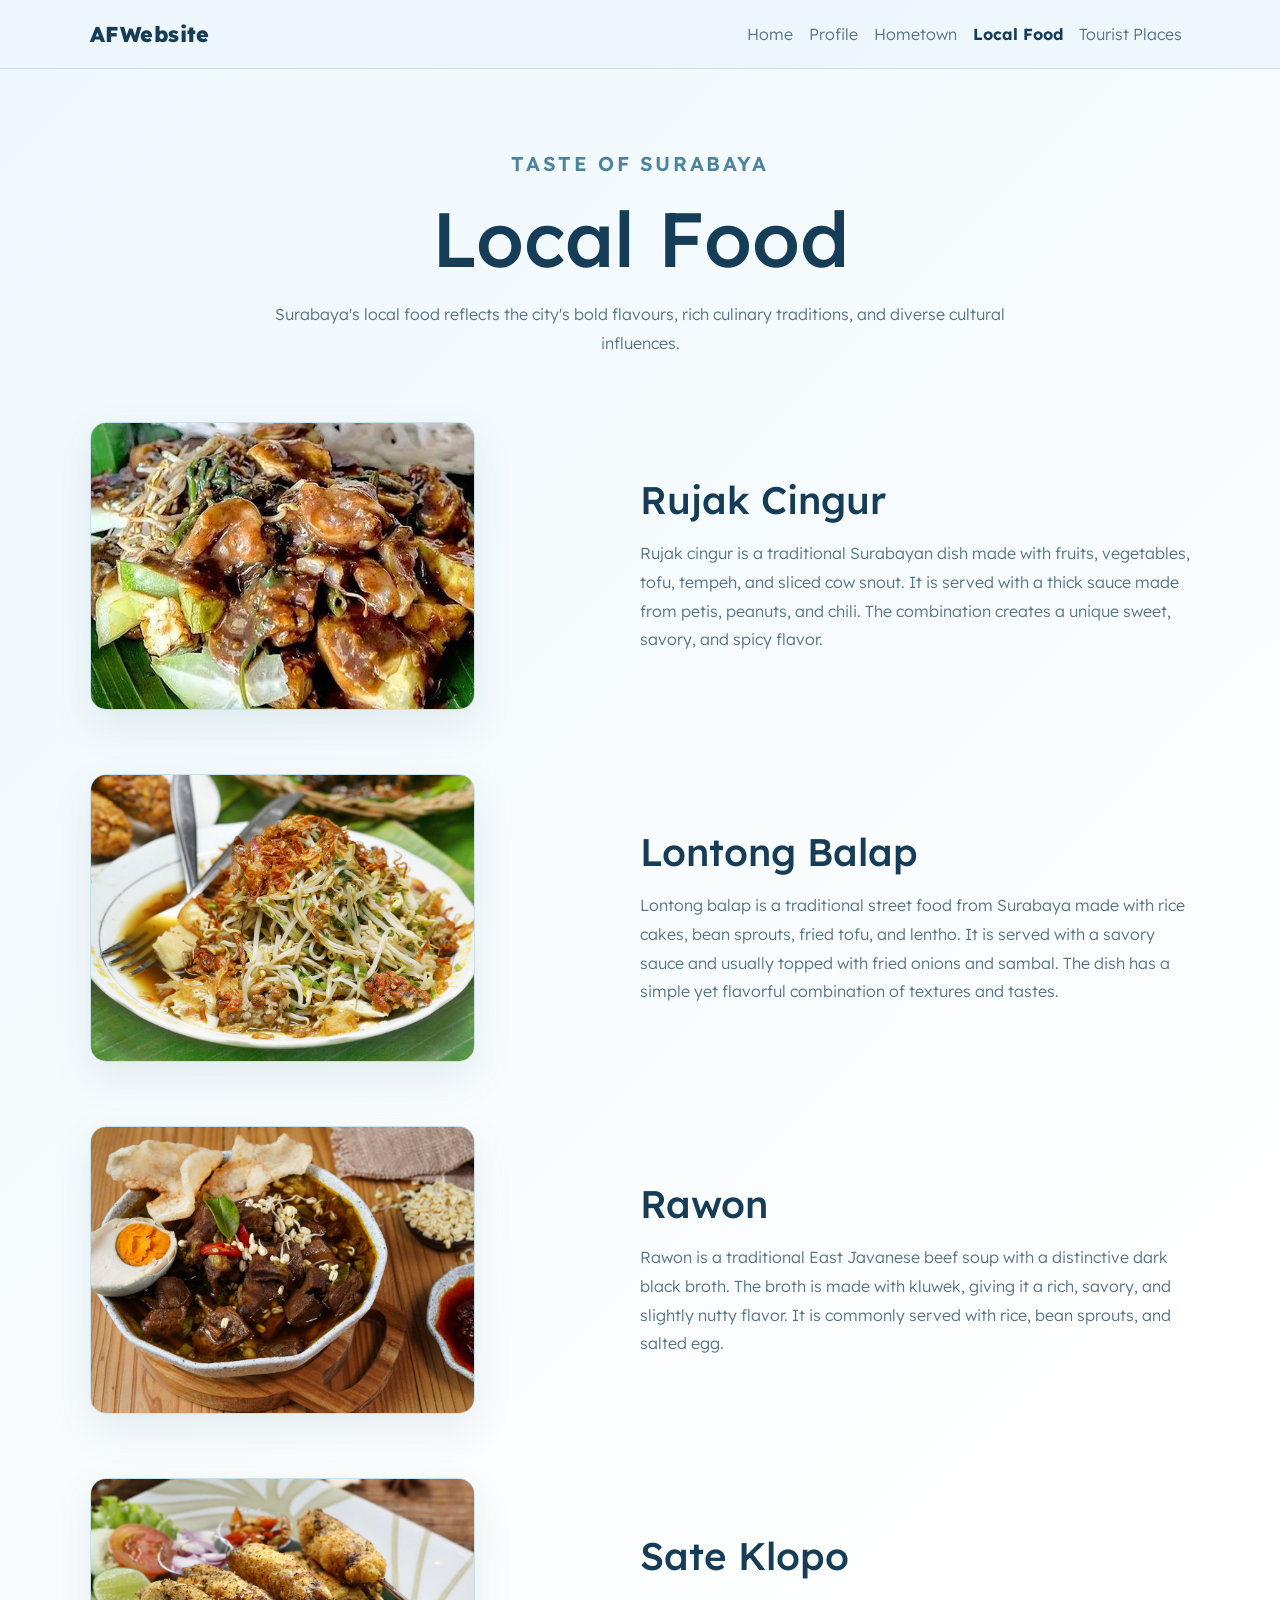
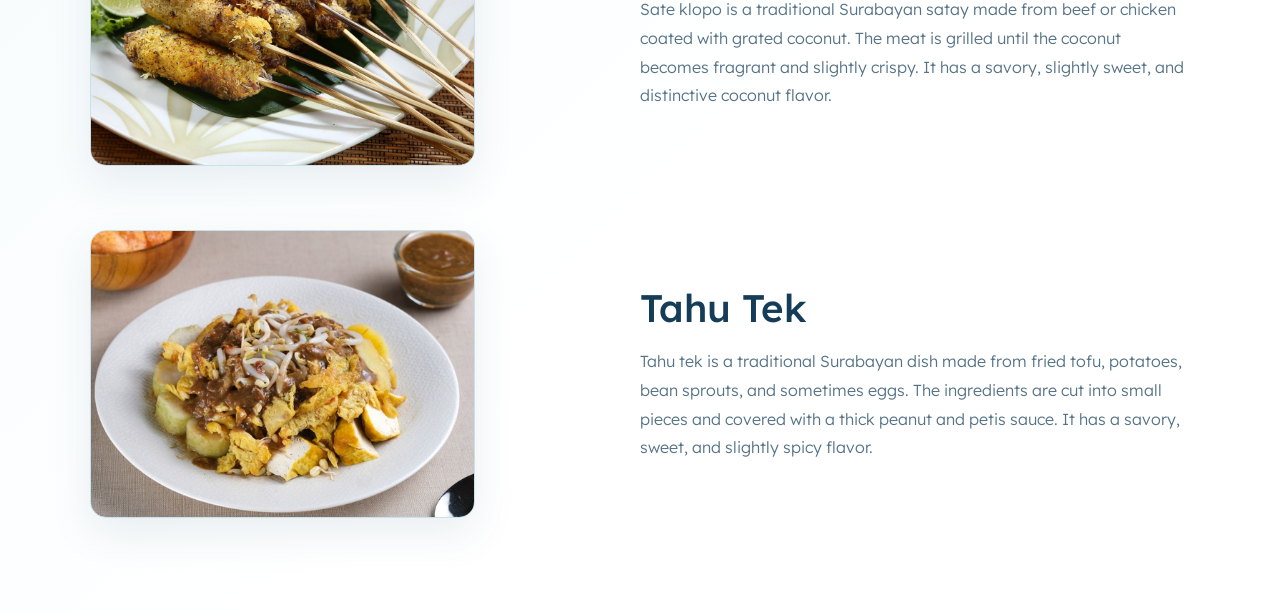
==== Quiz1/food/index.html @ 121f254e "upload quiz1" ====
<!doctype html>
<html lang="en">
  <head>
    <meta charset="UTF-8" />
    <meta name="viewport" content="width=device-width, initial-scale=1.0" />
    <title>Local Food | Surabaya</title>
    <link
      href="https://fonts.googleapis.com/css2?family=Lexend+Deca:wght@300;400;500;600;800&display=swap"
      rel="stylesheet"
    />
    <script type="module" crossorigin src="../assets/js/index.js"></script>
    <link rel="stylesheet" href="../assets/css/index.css" />
    <link rel="stylesheet" href="../assets/css/food.css" />
  </head>
  <body>
    <nav
      class="navbar navbar-expand-md navbar-dark bg-dark bg-opacity-75 sticky-md-top"
    >
      <div class="container">
        <a class="navbar-brand" href="../index.html">AFWebsite</a>
        <button
          class="navbar-toggler"
          type="button"
          data-bs-toggle="collapse"
          data-bs-target="#navbarText"
          aria-label="Toggle navigation"
        >
          <span class="navbar-toggler-icon"></span>
        </button>
        <div class="collapse navbar-collapse" id="navbarText">
          <ul class="navbar-nav ms-md-auto">
            <li class="nav-item">
              <a class="nav-link" href="../index.html">Home</a>
            </li>
            <li class="nav-item">
              <a class="nav-link" href="../profile/index.html">Profile</a>
            </li>
            <li class="nav-item">
              <a class="nav-link" href="../hometown/index.html">Hometown</a>
            </li>
            <li class="nav-item">
              <a class="nav-link active" href="../food/index.html"
                >Local Food</a
              >
            </li>
            <li class="nav-item">
              <a class="nav-link" href="../tourist/index.html"
                >Tourist Places</a
              >
            </li>
          </ul>
        </div>
      </div>
    </nav>
    <main>
      <section class="food-page">
        <div class="container">
          <header class="food-header">
            <span class="eyebrow">Taste of Surabaya</span>
            <h1>Local Food</h1>
            <p>
              Surabaya's local food reflects the city's bold flavours, rich
              culinary traditions, and diverse cultural influences.
            </p>
          </header>

          <div class="food-list">
            <article class="food-item">
              <img
                src="../assets/images/rujak-cingur.jpg"
                alt="Rujak Cingur from Surabaya"
                class="food-item-image"
              />
              <div>
                <h2>Rujak Cingur</h2>
                <p>
                  Rujak cingur is a traditional Surabayan dish made with fruits,
                  vegetables, tofu, tempeh, and sliced cow snout. It is served
                  with a thick sauce made from petis, peanuts, and chili. The
                  combination creates a unique sweet, savory, and spicy flavor.
                </p>
              </div>
            </article>

            <article class="food-item">
              <img
                src="../assets/images/lontong-balap.jpg"
                alt="Lontong Balap from Surabaya"
                class="food-item-image"
              />
              <div>
                <h2>Lontong Balap</h2>
                <p>
                  Lontong balap is a traditional street food from Surabaya made
                  with rice cakes, bean sprouts, fried tofu, and lentho. It is
                  served with a savory sauce and usually topped with fried
                  onions and sambal. The dish has a simple yet flavorful
                  combination of textures and tastes.
                </p>
              </div>
            </article>

            <article class="food-item">
              <img
                src="../assets/images/rawon.jpg"
                alt="Rawon from East Java"
                class="food-item-image"
              />
              <div>
                <h2>Rawon</h2>
                <p>
                  Rawon is a traditional East Javanese beef soup with a
                  distinctive dark black broth. The broth is made with kluwek,
                  giving it a rich, savory, and slightly nutty flavor. It is
                  commonly served with rice, bean sprouts, and salted egg.
                </p>
              </div>
            </article>

            <article class="food-item">
              <img
                src="../assets/images/sate-klopo.jpeg"
                alt="Sate Klopo from Surabaya"
                class="food-item-image"
              />
              <div>
                <h2>Sate Klopo</h2>
                <p>
                  Sate klopo is a traditional Surabayan satay made from beef or
                  chicken coated with grated coconut. The meat is grilled until
                  the coconut becomes fragrant and slightly crispy. It has a
                  savory, slightly sweet, and distinctive coconut flavor.
                </p>
              </div>
            </article>

            <article class="food-item">
              <img
                src="../assets/images/tahu-tek.jpg"
                alt="Tahu Tek from Surabaya"
                class="food-item-image"
              />
              <div>
                <h2>Tahu Tek</h2>
                <p>
                  Tahu tek is a traditional Surabayan dish made from fried tofu,
                  potatoes, bean sprouts, and sometimes eggs. The ingredients
                  are cut into small pieces and covered with a thick peanut and
                  petis sauce. It has a savory, sweet, and slightly spicy
                  flavor.
                </p>
              </div>
            </article>
          </div>
        </div>
      </section>
    </main>
  </body>
</html>
---- Quiz1/assets/css/index.css ----
@charset "UTF-8";/*!
 * Bootstrap  v5.3.0-alpha3 (https://getbootstrap.com/)
 * Copyright 2011-2023 The Bootstrap Authors
 * Licensed under MIT (https://github.com/twbs/bootstrap/blob/main/LICENSE)
 */:root,[data-bs-theme=light]{--bs-blue: #0d6efd;--bs-indigo: #6610f2;--bs-purple: #6f42c1;--bs-pink: #d63384;--bs-red: #dc3545;--bs-orange: #fd7e14;--bs-yellow: #eab308;--bs-green: #198754;--bs-teal: #20c997;--bs-cyan: #0dcaf0;--bs-black: #0a0a0a;--bs-white: #fff;--bs-gray: #525252;--bs-gray-dark: #262626;--bs-gray-100: #f5f5f5;--bs-gray-200: #e5e5e5;--bs-gray-300: #d4d4d4;--bs-gray-400: #a3a3a3;--bs-gray-500: #737373;--bs-gray-600: #525252;--bs-gray-700: #404040;--bs-gray-800: #262626;--bs-gray-900: #171717;--bs-primary: #eab308;--bs-secondary: #525252;--bs-success: #198754;--bs-info: #0dcaf0;--bs-warning: #eab308;--bs-danger: #dc3545;--bs-light: #f5f5f5;--bs-dark: #171717;--bs-primary-rgb: 234, 179, 8;--bs-secondary-rgb: 82, 82, 82;--bs-success-rgb: 25, 135, 84;--bs-info-rgb: 13, 202, 240;--bs-warning-rgb: 234, 179, 8;--bs-danger-rgb: 220, 53, 69;--bs-light-rgb: 245, 245, 245;--bs-dark-rgb: 23, 23, 23;--bs-primary-text-emphasis: #5e4803;--bs-secondary-text-emphasis: #212121;--bs-success-text-emphasis: #0a3622;--bs-info-text-emphasis: #055160;--bs-warning-text-emphasis: #5e4803;--bs-danger-text-emphasis: #58151c;--bs-light-text-emphasis: #404040;--bs-dark-text-emphasis: #404040;--bs-primary-bg-subtle: #fbf0ce;--bs-secondary-bg-subtle: gainsboro;--bs-success-bg-subtle: #d1e7dd;--bs-info-bg-subtle: #cff4fc;--bs-warning-bg-subtle: #fbf0ce;--bs-danger-bg-subtle: #f8d7da;--bs-light-bg-subtle: #fafafa;--bs-dark-bg-subtle: #a3a3a3;--bs-primary-border-subtle: #f7e19c;--bs-secondary-border-subtle: #bababa;--bs-success-border-subtle: #a3cfbb;--bs-info-border-subtle: #9eeaf9;--bs-warning-border-subtle: #f7e19c;--bs-danger-border-subtle: #f1aeb5;--bs-light-border-subtle: #e5e5e5;--bs-dark-border-subtle: #737373;--bs-white-rgb: 255, 255, 255;--bs-black-rgb: 10, 10, 10;--bs-font-sans-serif: "Lexend Deca", serif;--bs-font-monospace: SFMono-Regular, Menlo, Monaco, Consolas, "Liberation Mono", "Courier New", monospace;--bs-gradient: linear-gradient(180deg, rgba(255, 255, 255, .15), rgba(255, 255, 255, 0));--bs-body-font-family: var(--bs-font-sans-serif);--bs-body-font-size: 1rem;--bs-body-font-weight: 300;--bs-body-line-height: 1.5;--bs-body-color: #737373;--bs-body-color-rgb: 115, 115, 115;--bs-body-bg: #0a0a0a;--bs-body-bg-rgb: 10, 10, 10;--bs-emphasis-color: #0a0a0a;--bs-emphasis-color-rgb: 10, 10, 10;--bs-secondary-color: rgba(115, 115, 115, .75);--bs-secondary-color-rgb: 115, 115, 115;--bs-secondary-bg: #e5e5e5;--bs-secondary-bg-rgb: 229, 229, 229;--bs-tertiary-color: rgba(115, 115, 115, .5);--bs-tertiary-color-rgb: 115, 115, 115;--bs-tertiary-bg: #f5f5f5;--bs-tertiary-bg-rgb: 245, 245, 245;--bs-heading-color: var(--bs-white);--bs-link-color: #eab308;--bs-link-color-rgb: 234, 179, 8;--bs-link-decoration: underline;--bs-link-hover-color: #bb8f06;--bs-link-hover-color-rgb: 187, 143, 6;--bs-code-color: #d63384;--bs-highlight-bg: #fbf0ce;--bs-border-width: 1px;--bs-border-style: solid;--bs-border-color: #d4d4d4;--bs-border-color-translucent: rgba(10, 10, 10, .175);--bs-border-radius: .375rem;--bs-border-radius-sm: .25rem;--bs-border-radius-lg: .5rem;--bs-border-radius-xl: 1rem;--bs-border-radius-xxl: 2rem;--bs-border-radius-2xl: var(--bs-border-radius-xxl);--bs-border-radius-pill: 50rem;--bs-box-shadow: 0 .5rem 1rem rgba(10, 10, 10, .15);--bs-box-shadow-sm: 0 .125rem .25rem rgba(10, 10, 10, .075);--bs-box-shadow-lg: 0 1rem 3rem rgba(10, 10, 10, .175);--bs-box-shadow-inset: inset 0 1px 2px rgba(10, 10, 10, .075);--bs-focus-ring-width: .25rem;--bs-focus-ring-opacity: .25;--bs-focus-ring-color: rgba(234, 179, 8, .25);--bs-form-valid-color: #198754;--bs-form-valid-border-color: #198754;--bs-form-invalid-color: #dc3545;--bs-form-invalid-border-color: #dc3545}[data-bs-theme=dark]{color-scheme:dark;--bs-body-color: #737373;--bs-body-color-rgb: 115, 115, 115;--bs-body-bg: #171717;--bs-body-bg-rgb: 23, 23, 23;--bs-emphasis-color: #fff;--bs-emphasis-color-rgb: 255, 255, 255;--bs-secondary-color: rgba(115, 115, 115, .75);--bs-secondary-color-rgb: 115, 115, 115;--bs-secondary-bg: #262626;--bs-secondary-bg-rgb: 38, 38, 38;--bs-tertiary-color: rgba(115, 115, 115, .5);--bs-tertiary-color-rgb: 115, 115, 115;--bs-tertiary-bg: #1f1f1f;--bs-tertiary-bg-rgb: 31, 31, 31;--bs-primary-text-emphasis: #f2d16b;--bs-secondary-text-emphasis: #979797;--bs-success-text-emphasis: #75b798;--bs-info-text-emphasis: #6edff6;--bs-warning-text-emphasis: #f2d16b;--bs-danger-text-emphasis: #ea868f;--bs-light-text-emphasis: #f5f5f5;--bs-dark-text-emphasis: #d4d4d4;--bs-primary-bg-subtle: #2f2402;--bs-secondary-bg-subtle: #101010;--bs-success-bg-subtle: #051b11;--bs-info-bg-subtle: #032830;--bs-warning-bg-subtle: #2f2402;--bs-danger-bg-subtle: #2c0b0e;--bs-light-bg-subtle: #262626;--bs-dark-bg-subtle: #181818;--bs-primary-border-subtle: #8c6b05;--bs-secondary-border-subtle: #313131;--bs-success-border-subtle: #0f5132;--bs-info-border-subtle: #087990;--bs-warning-border-subtle: #8c6b05;--bs-danger-border-subtle: #842029;--bs-light-border-subtle: #404040;--bs-dark-border-subtle: #262626;--bs-link-color: #f2d16b;--bs-link-hover-color: #f5da89;--bs-link-color-rgb: 242, 209, 107;--bs-link-hover-color-rgb: 245, 218, 137;--bs-code-color: #e685b5;--bs-border-color: #404040;--bs-border-color-translucent: rgba(255, 255, 255, .15);--bs-form-valid-color: #75b798;--bs-form-valid-border-color: #75b798;--bs-form-invalid-color: #ea868f;--bs-form-invalid-border-color: #ea868f}*,*:before,*:after{box-sizing:border-box}@media (prefers-reduced-motion: no-preference){:root{scroll-behavior:smooth}}body{margin:0;font-family:var(--bs-body-font-family);font-size:var(--bs-body-font-size);font-weight:var(--bs-body-font-weight);line-height:var(--bs-body-line-height);color:var(--bs-body-color);text-align:var(--bs-body-text-align);background-color:var(--bs-body-bg);-webkit-text-size-adjust:100%;-webkit-tap-highlight-color:rgba(10,10,10,0)}hr{margin:1rem 0;color:inherit;border:0;border-top:var(--bs-border-width) solid;opacity:.25}h6,.h6,h5,.h5,h4,.h4,h3,.h3,h2,.h2,h1,.h1{margin-top:0;margin-bottom:.5rem;font-weight:500;line-height:1.2;color:var(--bs-heading-color, inherit)}h1,.h1{font-size:calc(1.375rem + 1.5vw)}@media (min-width: 1200px){h1,.h1{font-size:2.5rem}}h2,.h2{font-size:calc(1.325rem + .9vw)}@media (min-width: 1200px){h2,.h2{font-size:2rem}}h3,.h3{font-size:calc(1.3rem + .6vw)}@media (min-width: 1200px){h3,.h3{font-size:1.75rem}}h4,.h4{font-size:calc(1.275rem + .3vw)}@media (min-width: 1200px){h4,.h4{font-size:1.5rem}}h5,.h5{font-size:1.25rem}h6,.h6{font-size:1rem}p{margin-top:0;margin-bottom:1rem}abbr[title]{text-decoration:underline dotted;cursor:help;text-decoration-skip-ink:none}address{margin-bottom:1rem;font-style:normal;line-height:inherit}ol,ul{padding-left:2rem}ol,ul,dl{margin-top:0;margin-bottom:1rem}ol ol,ul ul,ol ul,ul ol{margin-bottom:0}dt{font-weight:700}dd{margin-bottom:.5rem;margin-left:0}blockquote{margin:0 0 1rem}b,strong{font-weight:bolder}small,.small{font-size:.875em}mark,.mark{padding:.1875em;background-color:var(--bs-highlight-bg)}sub,sup{position:relative;font-size:.75em;line-height:0;vertical-align:baseline}sub{bottom:-.25em}sup{top:-.5em}a{color:rgba(var(--bs-link-color-rgb),var(--bs-link-opacity, 1));text-decoration:underline}a:hover{--bs-link-color-rgb: var(--bs-link-hover-color-rgb)}a:not([href]):not([class]),a:not([href]):not([class]):hover{color:inherit;text-decoration:none}pre,code,kbd,samp{font-family:var(--bs-font-monospace);font-size:1em}pre{display:block;margin-top:0;margin-bottom:1rem;overflow:auto;font-size:.875em}pre code{font-size:inherit;color:inherit;word-break:normal}code{font-size:.875em;color:var(--bs-code-color);word-wrap:break-word}a>code{color:inherit}kbd{padding:.1875rem .375rem;font-size:.875em;color:var(--bs-body-bg);background-color:var(--bs-body-color);border-radius:.25rem}kbd kbd{padding:0;font-size:1em}figure{margin:0 0 1rem}img,svg{vertical-align:middle}table{caption-side:bottom;border-collapse:collapse}caption{padding-top:.5rem;padding-bottom:.5rem;color:var(--bs-secondary-color);text-align:left}th{text-align:inherit;text-align:-webkit-match-parent}thead,tbody,tfoot,tr,td,th{border-color:inherit;border-style:solid;border-width:0}label{display:inline-block}button{border-radius:0}button:focus:not(:focus-visible){outline:0}input,button,select,optgroup,textarea{margin:0;font-family:inherit;font-size:inherit;line-height:inherit}button,select{text-transform:none}[role=button]{cursor:pointer}select{word-wrap:normal}select:disabled{opacity:1}[list]:not([type=date]):not([type=datetime-local]):not([type=month]):not([type=week]):not([type=time])::-webkit-calendar-picker-indicator{display:none!important}button,[type=button],[type=reset],[type=submit]{-webkit-appearance:button}button:not(:disabled),[type=button]:not(:disabled),[type=reset]:not(:disabled),[type=submit]:not(:disabled){cursor:pointer}::-moz-focus-inner{padding:0;border-style:none}textarea{resize:vertical}fieldset{min-width:0;padding:0;margin:0;border:0}legend{float:left;width:100%;padding:0;margin-bottom:.5rem;font-size:calc(1.275rem + .3vw);line-height:inherit}@media (min-width: 1200px){legend{font-size:1.5rem}}legend+*{clear:left}::-webkit-datetime-edit-fields-wrapper,::-webkit-datetime-edit-text,::-webkit-datetime-edit-minute,::-webkit-datetime-edit-hour-field,::-webkit-datetime-edit-day-field,::-webkit-datetime-edit-month-field,::-webkit-datetime-edit-year-field{padding:0}::-webkit-inner-spin-button{height:auto}[type=search]{outline-offset:-2px;-webkit-appearance:textfield}::-webkit-search-decoration{-webkit-appearance:none}::-webkit-color-swatch-wrapper{padding:0}::file-selector-button{font:inherit;-webkit-appearance:button}output{display:inline-block}iframe{border:0}summary{display:list-item;cursor:pointer}progress{vertical-align:baseline}[hidden]{display:none!important}.lead{font-size:1.25rem;font-weight:300}.display-1{font-size:calc(1.625rem + 4.5vw);font-weight:300;line-height:1.2}@media (min-width: 1200px){.display-1{font-size:5rem}}.display-2{font-size:calc(1.575rem + 3.9vw);font-weight:300;line-height:1.2}@media (min-width: 1200px){.display-2{font-size:4.5rem}}.display-3{font-size:calc(1.525rem + 3.3vw);font-weight:300;line-height:1.2}@media (min-width: 1200px){.display-3{font-size:4rem}}.display-4{font-size:calc(1.475rem + 2.7vw);font-weight:300;line-height:1.2}@media (min-width: 1200px){.display-4{font-size:3.5rem}}.display-5{font-size:calc(1.425rem + 2.1vw);font-weight:300;line-height:1.2}@media (min-width: 1200px){.display-5{font-size:3rem}}.display-6{font-size:calc(1.375rem + 1.5vw);font-weight:300;line-height:1.2}@media (min-width: 1200px){.display-6{font-size:2.5rem}}.list-unstyled,.list-inline{padding-left:0;list-style:none}.list-inline-item{display:inline-block}.list-inline-item:not(:last-child){margin-right:.5rem}.initialism{font-size:.875em;text-transform:uppercase}.blockquote{margin-bottom:1rem;font-size:1.25rem}.blockquote>:last-child{margin-bottom:0}.blockquote-footer{margin-top:-1rem;margin-bottom:1rem;font-size:.875em;color:#525252}.blockquote-footer:before{content:"\2014\a0"}.img-fluid{max-width:100%;height:auto}.img-thumbnail{padding:.25rem;background-color:var(--bs-body-bg);border:var(--bs-border-width) solid var(--bs-border-color);border-radius:var(--bs-border-radius);max-width:100%;height:auto}.figure{display:inline-block}.figure-img{margin-bottom:.5rem;line-height:1}.figure-caption{font-size:.875em;color:var(--bs-secondary-color)}.container,.container-fluid,.container-xxl,.container-xl,.container-lg,.container-md,.container-sm{--bs-gutter-x: 2.5rem;--bs-gutter-y: 0;width:100%;padding-right:calc(var(--bs-gutter-x) * .5);padding-left:calc(var(--bs-gutter-x) * .5);margin-right:auto;margin-left:auto}@media (min-width: 576px){.container-sm,.container{max-width:540px}}@media (min-width: 768px){.container-md,.container-sm,.container{max-width:720px}}@media (min-width: 992px){.container-lg,.container-md,.container-sm,.container{max-width:960px}}@media (min-width: 1200px){.container-xl,.container-lg,.container-md,.container-sm,.container{max-width:1140px}}@media (min-width: 1400px){.container-xxl,.container-xl,.container-lg,.container-md,.container-sm,.container{max-width:1320px}}:root{--bs-breakpoint-xs: 0;--bs-breakpoint-sm: 576px;--bs-breakpoint-md: 768px;--bs-breakpoint-lg: 992px;--bs-breakpoint-xl: 1200px;--bs-breakpoint-xxl: 1400px}.row{--bs-gutter-x: 1.5rem;--bs-gutter-y: 0;display:flex;flex-wrap:wrap;margin-top:calc(-1 * var(--bs-gutter-y));margin-right:calc(-.5 * var(--bs-gutter-x));margin-left:calc(-.5 * var(--bs-gutter-x))}.row>*{flex-shrink:0;width:100%;max-width:100%;padding-right:calc(var(--bs-gutter-x) * .5);padding-left:calc(var(--bs-gutter-x) * .5);margin-top:var(--bs-gutter-y)}.col{flex:1 0 0%}.row-cols-auto>*{flex:0 0 auto;width:auto}.row-cols-1>*{flex:0 0 auto;width:100%}.row-cols-2>*{flex:0 0 auto;width:50%}.row-cols-3>*{flex:0 0 auto;width:33.3333333333%}.row-cols-4>*{flex:0 0 auto;width:25%}.row-cols-5>*{flex:0 0 auto;width:20%}.row-cols-6>*{flex:0 0 auto;width:16.6666666667%}.col-auto{flex:0 0 auto;width:auto}.col-1{flex:0 0 auto;width:8.33333333%}.col-2{flex:0 0 auto;width:16.66666667%}.col-3{flex:0 0 auto;width:25%}.col-4{flex:0 0 auto;width:33.33333333%}.col-5{flex:0 0 auto;width:41.66666667%}.col-6{flex:0 0 auto;width:50%}.col-7{flex:0 0 auto;width:58.33333333%}.col-8{flex:0 0 auto;width:66.66666667%}.col-9{flex:0 0 auto;width:75%}.col-10{flex:0 0 auto;width:83.33333333%}.col-11{flex:0 0 auto;width:91.66666667%}.col-12{flex:0 0 auto;width:100%}.offset-1{margin-left:8.33333333%}.offset-2{margin-left:16.66666667%}.offset-3{margin-left:25%}.offset-4{margin-left:33.33333333%}.offset-5{margin-left:41.66666667%}.offset-6{margin-left:50%}.offset-7{margin-left:58.33333333%}.offset-8{margin-left:66.66666667%}.offset-9{margin-left:75%}.offset-10{margin-left:83.33333333%}.offset-11{margin-left:91.66666667%}.g-0,.gx-0{--bs-gutter-x: 0}.g-0,.gy-0{--bs-gutter-y: 0}.g-1,.gx-1{--bs-gutter-x: .25rem}.g-1,.gy-1{--bs-gutter-y: .25rem}.g-2,.gx-2{--bs-gutter-x: .5rem}.g-2,.gy-2{--bs-gutter-y: .5rem}.g-3,.gx-3{--bs-gutter-x: 1rem}.g-3,.gy-3{--bs-gutter-y: 1rem}.g-4,.gx-4{--bs-gutter-x: 1.5rem}.g-4,.gy-4{--bs-gutter-y: 1.5rem}.g-5,.gx-5{--bs-gutter-x: 2rem}.g-5,.gy-5{--bs-gutter-y: 2rem}.g-6,.gx-6{--bs-gutter-x: 2.5rem}.g-6,.gy-6{--bs-gutter-y: 2.5rem}.g-7,.gx-7{--bs-gutter-x: 3rem}.g-7,.gy-7{--bs-gutter-y: 3rem}.g-8,.gx-8{--bs-gutter-x: 3.5rem}.g-8,.gy-8{--bs-gutter-y: 3.5rem}.g-9,.gx-9{--bs-gutter-x: 4rem}.g-9,.gy-9{--bs-gutter-y: 4rem}.g-10,.gx-10{--bs-gutter-x: 4.5rem}.g-10,.gy-10{--bs-gutter-y: 4.5rem}.g-11,.gx-11{--bs-gutter-x: 5rem}.g-11,.gy-11{--bs-gutter-y: 5rem}.g-12,.gx-12{--bs-gutter-x: 5.5rem}.g-12,.gy-12{--bs-gutter-y: 5.5rem}.g-13,.gx-13{--bs-gutter-x: 6rem}.g-13,.gy-13{--bs-gutter-y: 6rem}.g-14,.gx-14{--bs-gutter-x: 6.5rem}.g-14,.gy-14{--bs-gutter-y: 6.5rem}.g-15,.gx-15{--bs-gutter-x: 7rem}.g-15,.gy-15{--bs-gutter-y: 7rem}.g-16,.gx-16{--bs-gutter-x: 7.5rem}.g-16,.gy-16{--bs-gutter-y: 7.5rem}.g-17,.gx-17{--bs-gutter-x: 8rem}.g-17,.gy-17{--bs-gutter-y: 8rem}.g-18,.gx-18{--bs-gutter-x: 8.5rem}.g-18,.gy-18{--bs-gutter-y: 8.5rem}.g-19,.gx-19{--bs-gutter-x: 9rem}.g-19,.gy-19{--bs-gutter-y: 9rem}.g-20,.gx-20{--bs-gutter-x: 9.5rem}.g-20,.gy-20{--bs-gutter-y: 9.5rem}.g-21,.gx-21{--bs-gutter-x: 10rem}.g-21,.gy-21{--bs-gutter-y: 10rem}.g-22,.gx-22{--bs-gutter-x: 12rem}.g-22,.gy-22{--bs-gutter-y: 12rem}.g-23,.gx-23{--bs-gutter-x: 14rem}.g-23,.gy-23{--bs-gutter-y: 14rem}@media (min-width: 576px){.col-sm{flex:1 0 0%}.row-cols-sm-auto>*{flex:0 0 auto;width:auto}.row-cols-sm-1>*{flex:0 0 auto;width:100%}.row-cols-sm-2>*{flex:0 0 auto;width:50%}.row-cols-sm-3>*{flex:0 0 auto;width:33.3333333333%}.row-cols-sm-4>*{flex:0 0 auto;width:25%}.row-cols-sm-5>*{flex:0 0 auto;width:20%}.row-cols-sm-6>*{flex:0 0 auto;width:16.6666666667%}.col-sm-auto{flex:0 0 auto;width:auto}.col-sm-1{flex:0 0 auto;width:8.33333333%}.col-sm-2{flex:0 0 auto;width:16.66666667%}.col-sm-3{flex:0 0 auto;width:25%}.col-sm-4{flex:0 0 auto;width:33.33333333%}.col-sm-5{flex:0 0 auto;width:41.66666667%}.col-sm-6{flex:0 0 auto;width:50%}.col-sm-7{flex:0 0 auto;width:58.33333333%}.col-sm-8{flex:0 0 auto;width:66.66666667%}.col-sm-9{flex:0 0 auto;width:75%}.col-sm-10{flex:0 0 auto;width:83.33333333%}.col-sm-11{flex:0 0 auto;width:91.66666667%}.col-sm-12{flex:0 0 auto;width:100%}.offset-sm-0{margin-left:0}.offset-sm-1{margin-left:8.33333333%}.offset-sm-2{margin-left:16.66666667%}.offset-sm-3{margin-left:25%}.offset-sm-4{margin-left:33.33333333%}.offset-sm-5{margin-left:41.66666667%}.offset-sm-6{margin-left:50%}.offset-sm-7{margin-left:58.33333333%}.offset-sm-8{margin-left:66.66666667%}.offset-sm-9{margin-left:75%}.offset-sm-10{margin-left:83.33333333%}.offset-sm-11{margin-left:91.66666667%}.g-sm-0,.gx-sm-0{--bs-gutter-x: 0}.g-sm-0,.gy-sm-0{--bs-gutter-y: 0}.g-sm-1,.gx-sm-1{--bs-gutter-x: .25rem}.g-sm-1,.gy-sm-1{--bs-gutter-y: .25rem}.g-sm-2,.gx-sm-2{--bs-gutter-x: .5rem}.g-sm-2,.gy-sm-2{--bs-gutter-y: .5rem}.g-sm-3,.gx-sm-3{--bs-gutter-x: 1rem}.g-sm-3,.gy-sm-3{--bs-gutter-y: 1rem}.g-sm-4,.gx-sm-4{--bs-gutter-x: 1.5rem}.g-sm-4,.gy-sm-4{--bs-gutter-y: 1.5rem}.g-sm-5,.gx-sm-5{--bs-gutter-x: 2rem}.g-sm-5,.gy-sm-5{--bs-gutter-y: 2rem}.g-sm-6,.gx-sm-6{--bs-gutter-x: 2.5rem}.g-sm-6,.gy-sm-6{--bs-gutter-y: 2.5rem}.g-sm-7,.gx-sm-7{--bs-gutter-x: 3rem}.g-sm-7,.gy-sm-7{--bs-gutter-y: 3rem}.g-sm-8,.gx-sm-8{--bs-gutter-x: 3.5rem}.g-sm-8,.gy-sm-8{--bs-gutter-y: 3.5rem}.g-sm-9,.gx-sm-9{--bs-gutter-x: 4rem}.g-sm-9,.gy-sm-9{--bs-gutter-y: 4rem}.g-sm-10,.gx-sm-10{--bs-gutter-x: 4.5rem}.g-sm-10,.gy-sm-10{--bs-gutter-y: 4.5rem}.g-sm-11,.gx-sm-11{--bs-gutter-x: 5rem}.g-sm-11,.gy-sm-11{--bs-gutter-y: 5rem}.g-sm-12,.gx-sm-12{--bs-gutter-x: 5.5rem}.g-sm-12,.gy-sm-12{--bs-gutter-y: 5.5rem}.g-sm-13,.gx-sm-13{--bs-gutter-x: 6rem}.g-sm-13,.gy-sm-13{--bs-gutter-y: 6rem}.g-sm-14,.gx-sm-14{--bs-gutter-x: 6.5rem}.g-sm-14,.gy-sm-14{--bs-gutter-y: 6.5rem}.g-sm-15,.gx-sm-15{--bs-gutter-x: 7rem}.g-sm-15,.gy-sm-15{--bs-gutter-y: 7rem}.g-sm-16,.gx-sm-16{--bs-gutter-x: 7.5rem}.g-sm-16,.gy-sm-16{--bs-gutter-y: 7.5rem}.g-sm-17,.gx-sm-17{--bs-gutter-x: 8rem}.g-sm-17,.gy-sm-17{--bs-gutter-y: 8rem}.g-sm-18,.gx-sm-18{--bs-gutter-x: 8.5rem}.g-sm-18,.gy-sm-18{--bs-gutter-y: 8.5rem}.g-sm-19,.gx-sm-19{--bs-gutter-x: 9rem}.g-sm-19,.gy-sm-19{--bs-gutter-y: 9rem}.g-sm-20,.gx-sm-20{--bs-gutter-x: 9.5rem}.g-sm-20,.gy-sm-20{--bs-gutter-y: 9.5rem}.g-sm-21,.gx-sm-21{--bs-gutter-x: 10rem}.g-sm-21,.gy-sm-21{--bs-gutter-y: 10rem}.g-sm-22,.gx-sm-22{--bs-gutter-x: 12rem}.g-sm-22,.gy-sm-22{--bs-gutter-y: 12rem}.g-sm-23,.gx-sm-23{--bs-gutter-x: 14rem}.g-sm-23,.gy-sm-23{--bs-gutter-y: 14rem}}@media (min-width: 768px){.col-md{flex:1 0 0%}.row-cols-md-auto>*{flex:0 0 auto;width:auto}.row-cols-md-1>*{flex:0 0 auto;width:100%}.row-cols-md-2>*{flex:0 0 auto;width:50%}.row-cols-md-3>*{flex:0 0 auto;width:33.3333333333%}.row-cols-md-4>*{flex:0 0 auto;width:25%}.row-cols-md-5>*{flex:0 0 auto;width:20%}.row-cols-md-6>*{flex:0 0 auto;width:16.6666666667%}.col-md-auto{flex:0 0 auto;width:auto}.col-md-1{flex:0 0 auto;width:8.33333333%}.col-md-2{flex:0 0 auto;width:16.66666667%}.col-md-3{flex:0 0 auto;width:25%}.col-md-4{flex:0 0 auto;width:33.33333333%}.col-md-5{flex:0 0 auto;width:41.66666667%}.col-md-6{flex:0 0 auto;width:50%}.col-md-7{flex:0 0 auto;width:58.33333333%}.col-md-8{flex:0 0 auto;width:66.66666667%}.col-md-9{flex:0 0 auto;width:75%}.col-md-10{flex:0 0 auto;width:83.33333333%}.col-md-11{flex:0 0 auto;width:91.66666667%}.col-md-12{flex:0 0 auto;width:100%}.offset-md-0{margin-left:0}.offset-md-1{margin-left:8.33333333%}.offset-md-2{margin-left:16.66666667%}.offset-md-3{margin-left:25%}.offset-md-4{margin-left:33.33333333%}.offset-md-5{margin-left:41.66666667%}.offset-md-6{margin-left:50%}.offset-md-7{margin-left:58.33333333%}.offset-md-8{margin-left:66.66666667%}.offset-md-9{margin-left:75%}.offset-md-10{margin-left:83.33333333%}.offset-md-11{margin-left:91.66666667%}.g-md-0,.gx-md-0{--bs-gutter-x: 0}.g-md-0,.gy-md-0{--bs-gutter-y: 0}.g-md-1,.gx-md-1{--bs-gutter-x: .25rem}.g-md-1,.gy-md-1{--bs-gutter-y: .25rem}.g-md-2,.gx-md-2{--bs-gutter-x: .5rem}.g-md-2,.gy-md-2{--bs-gutter-y: .5rem}.g-md-3,.gx-md-3{--bs-gutter-x: 1rem}.g-md-3,.gy-md-3{--bs-gutter-y: 1rem}.g-md-4,.gx-md-4{--bs-gutter-x: 1.5rem}.g-md-4,.gy-md-4{--bs-gutter-y: 1.5rem}.g-md-5,.gx-md-5{--bs-gutter-x: 2rem}.g-md-5,.gy-md-5{--bs-gutter-y: 2rem}.g-md-6,.gx-md-6{--bs-gutter-x: 2.5rem}.g-md-6,.gy-md-6{--bs-gutter-y: 2.5rem}.g-md-7,.gx-md-7{--bs-gutter-x: 3rem}.g-md-7,.gy-md-7{--bs-gutter-y: 3rem}.g-md-8,.gx-md-8{--bs-gutter-x: 3.5rem}.g-md-8,.gy-md-8{--bs-gutter-y: 3.5rem}.g-md-9,.gx-md-9{--bs-gutter-x: 4rem}.g-md-9,.gy-md-9{--bs-gutter-y: 4rem}.g-md-10,.gx-md-10{--bs-gutter-x: 4.5rem}.g-md-10,.gy-md-10{--bs-gutter-y: 4.5rem}.g-md-11,.gx-md-11{--bs-gutter-x: 5rem}.g-md-11,.gy-md-11{--bs-gutter-y: 5rem}.g-md-12,.gx-md-12{--bs-gutter-x: 5.5rem}.g-md-12,.gy-md-12{--bs-gutter-y: 5.5rem}.g-md-13,.gx-md-13{--bs-gutter-x: 6rem}.g-md-13,.gy-md-13{--bs-gutter-y: 6rem}.g-md-14,.gx-md-14{--bs-gutter-x: 6.5rem}.g-md-14,.gy-md-14{--bs-gutter-y: 6.5rem}.g-md-15,.gx-md-15{--bs-gutter-x: 7rem}.g-md-15,.gy-md-15{--bs-gutter-y: 7rem}.g-md-16,.gx-md-16{--bs-gutter-x: 7.5rem}.g-md-16,.gy-md-16{--bs-gutter-y: 7.5rem}.g-md-17,.gx-md-17{--bs-gutter-x: 8rem}.g-md-17,.gy-md-17{--bs-gutter-y: 8rem}.g-md-18,.gx-md-18{--bs-gutter-x: 8.5rem}.g-md-18,.gy-md-18{--bs-gutter-y: 8.5rem}.g-md-19,.gx-md-19{--bs-gutter-x: 9rem}.g-md-19,.gy-md-19{--bs-gutter-y: 9rem}.g-md-20,.gx-md-20{--bs-gutter-x: 9.5rem}.g-md-20,.gy-md-20{--bs-gutter-y: 9.5rem}.g-md-21,.gx-md-21{--bs-gutter-x: 10rem}.g-md-21,.gy-md-21{--bs-gutter-y: 10rem}.g-md-22,.gx-md-22{--bs-gutter-x: 12rem}.g-md-22,.gy-md-22{--bs-gutter-y: 12rem}.g-md-23,.gx-md-23{--bs-gutter-x: 14rem}.g-md-23,.gy-md-23{--bs-gutter-y: 14rem}}@media (min-width: 992px){.col-lg{flex:1 0 0%}.row-cols-lg-auto>*{flex:0 0 auto;width:auto}.row-cols-lg-1>*{flex:0 0 auto;width:100%}.row-cols-lg-2>*{flex:0 0 auto;width:50%}.row-cols-lg-3>*{flex:0 0 auto;width:33.3333333333%}.row-cols-lg-4>*{flex:0 0 auto;width:25%}.row-cols-lg-5>*{flex:0 0 auto;width:20%}.row-cols-lg-6>*{flex:0 0 auto;width:16.6666666667%}.col-lg-auto{flex:0 0 auto;width:auto}.col-lg-1{flex:0 0 auto;width:8.33333333%}.col-lg-2{flex:0 0 auto;width:16.66666667%}.col-lg-3{flex:0 0 auto;width:25%}.col-lg-4{flex:0 0 auto;width:33.33333333%}.col-lg-5{flex:0 0 auto;width:41.66666667%}.col-lg-6{flex:0 0 auto;width:50%}.col-lg-7{flex:0 0 auto;width:58.33333333%}.col-lg-8{flex:0 0 auto;width:66.66666667%}.col-lg-9{flex:0 0 auto;width:75%}.col-lg-10{flex:0 0 auto;width:83.33333333%}.col-lg-11{flex:0 0 auto;width:91.66666667%}.col-lg-12{flex:0 0 auto;width:100%}.offset-lg-0{margin-left:0}.offset-lg-1{margin-left:8.33333333%}.offset-lg-2{margin-left:16.66666667%}.offset-lg-3{margin-left:25%}.offset-lg-4{margin-left:33.33333333%}.offset-lg-5{margin-left:41.66666667%}.offset-lg-6{margin-left:50%}.offset-lg-7{margin-left:58.33333333%}.offset-lg-8{margin-left:66.66666667%}.offset-lg-9{margin-left:75%}.offset-lg-10{margin-left:83.33333333%}.offset-lg-11{margin-left:91.66666667%}.g-lg-0,.gx-lg-0{--bs-gutter-x: 0}.g-lg-0,.gy-lg-0{--bs-gutter-y: 0}.g-lg-1,.gx-lg-1{--bs-gutter-x: .25rem}.g-lg-1,.gy-lg-1{--bs-gutter-y: .25rem}.g-lg-2,.gx-lg-2{--bs-gutter-x: .5rem}.g-lg-2,.gy-lg-2{--bs-gutter-y: .5rem}.g-lg-3,.gx-lg-3{--bs-gutter-x: 1rem}.g-lg-3,.gy-lg-3{--bs-gutter-y: 1rem}.g-lg-4,.gx-lg-4{--bs-gutter-x: 1.5rem}.g-lg-4,.gy-lg-4{--bs-gutter-y: 1.5rem}.g-lg-5,.gx-lg-5{--bs-gutter-x: 2rem}.g-lg-5,.gy-lg-5{--bs-gutter-y: 2rem}.g-lg-6,.gx-lg-6{--bs-gutter-x: 2.5rem}.g-lg-6,.gy-lg-6{--bs-gutter-y: 2.5rem}.g-lg-7,.gx-lg-7{--bs-gutter-x: 3rem}.g-lg-7,.gy-lg-7{--bs-gutter-y: 3rem}.g-lg-8,.gx-lg-8{--bs-gutter-x: 3.5rem}.g-lg-8,.gy-lg-8{--bs-gutter-y: 3.5rem}.g-lg-9,.gx-lg-9{--bs-gutter-x: 4rem}.g-lg-9,.gy-lg-9{--bs-gutter-y: 4rem}.g-lg-10,.gx-lg-10{--bs-gutter-x: 4.5rem}.g-lg-10,.gy-lg-10{--bs-gutter-y: 4.5rem}.g-lg-11,.gx-lg-11{--bs-gutter-x: 5rem}.g-lg-11,.gy-lg-11{--bs-gutter-y: 5rem}.g-lg-12,.gx-lg-12{--bs-gutter-x: 5.5rem}.g-lg-12,.gy-lg-12{--bs-gutter-y: 5.5rem}.g-lg-13,.gx-lg-13{--bs-gutter-x: 6rem}.g-lg-13,.gy-lg-13{--bs-gutter-y: 6rem}.g-lg-14,.gx-lg-14{--bs-gutter-x: 6.5rem}.g-lg-14,.gy-lg-14{--bs-gutter-y: 6.5rem}.g-lg-15,.gx-lg-15{--bs-gutter-x: 7rem}.g-lg-15,.gy-lg-15{--bs-gutter-y: 7rem}.g-lg-16,.gx-lg-16{--bs-gutter-x: 7.5rem}.g-lg-16,.gy-lg-16{--bs-gutter-y: 7.5rem}.g-lg-17,.gx-lg-17{--bs-gutter-x: 8rem}.g-lg-17,.gy-lg-17{--bs-gutter-y: 8rem}.g-lg-18,.gx-lg-18{--bs-gutter-x: 8.5rem}.g-lg-18,.gy-lg-18{--bs-gutter-y: 8.5rem}.g-lg-19,.gx-lg-19{--bs-gutter-x: 9rem}.g-lg-19,.gy-lg-19{--bs-gutter-y: 9rem}.g-lg-20,.gx-lg-20{--bs-gutter-x: 9.5rem}.g-lg-20,.gy-lg-20{--bs-gutter-y: 9.5rem}.g-lg-21,.gx-lg-21{--bs-gutter-x: 10rem}.g-lg-21,.gy-lg-21{--bs-gutter-y: 10rem}.g-lg-22,.gx-lg-22{--bs-gutter-x: 12rem}.g-lg-22,.gy-lg-22{--bs-gutter-y: 12rem}.g-lg-23,.gx-lg-23{--bs-gutter-x: 14rem}.g-lg-23,.gy-lg-23{--bs-gutter-y: 14rem}}@media (min-width: 1200px){.col-xl{flex:1 0 0%}.row-cols-xl-auto>*{flex:0 0 auto;width:auto}.row-cols-xl-1>*{flex:0 0 auto;width:100%}.row-cols-xl-2>*{flex:0 0 auto;width:50%}.row-cols-xl-3>*{flex:0 0 auto;width:33.3333333333%}.row-cols-xl-4>*{flex:0 0 auto;width:25%}.row-cols-xl-5>*{flex:0 0 auto;width:20%}.row-cols-xl-6>*{flex:0 0 auto;width:16.6666666667%}.col-xl-auto{flex:0 0 auto;width:auto}.col-xl-1{flex:0 0 auto;width:8.33333333%}.col-xl-2{flex:0 0 auto;width:16.66666667%}.col-xl-3{flex:0 0 auto;width:25%}.col-xl-4{flex:0 0 auto;width:33.33333333%}.col-xl-5{flex:0 0 auto;width:41.66666667%}.col-xl-6{flex:0 0 auto;width:50%}.col-xl-7{flex:0 0 auto;width:58.33333333%}.col-xl-8{flex:0 0 auto;width:66.66666667%}.col-xl-9{flex:0 0 auto;width:75%}.col-xl-10{flex:0 0 auto;width:83.33333333%}.col-xl-11{flex:0 0 auto;width:91.66666667%}.col-xl-12{flex:0 0 auto;width:100%}.offset-xl-0{margin-left:0}.offset-xl-1{margin-left:8.33333333%}.offset-xl-2{margin-left:16.66666667%}.offset-xl-3{margin-left:25%}.offset-xl-4{margin-left:33.33333333%}.offset-xl-5{margin-left:41.66666667%}.offset-xl-6{margin-left:50%}.offset-xl-7{margin-left:58.33333333%}.offset-xl-8{margin-left:66.66666667%}.offset-xl-9{margin-left:75%}.offset-xl-10{margin-left:83.33333333%}.offset-xl-11{margin-left:91.66666667%}.g-xl-0,.gx-xl-0{--bs-gutter-x: 0}.g-xl-0,.gy-xl-0{--bs-gutter-y: 0}.g-xl-1,.gx-xl-1{--bs-gutter-x: .25rem}.g-xl-1,.gy-xl-1{--bs-gutter-y: .25rem}.g-xl-2,.gx-xl-2{--bs-gutter-x: .5rem}.g-xl-2,.gy-xl-2{--bs-gutter-y: .5rem}.g-xl-3,.gx-xl-3{--bs-gutter-x: 1rem}.g-xl-3,.gy-xl-3{--bs-gutter-y: 1rem}.g-xl-4,.gx-xl-4{--bs-gutter-x: 1.5rem}.g-xl-4,.gy-xl-4{--bs-gutter-y: 1.5rem}.g-xl-5,.gx-xl-5{--bs-gutter-x: 2rem}.g-xl-5,.gy-xl-5{--bs-gutter-y: 2rem}.g-xl-6,.gx-xl-6{--bs-gutter-x: 2.5rem}.g-xl-6,.gy-xl-6{--bs-gutter-y: 2.5rem}.g-xl-7,.gx-xl-7{--bs-gutter-x: 3rem}.g-xl-7,.gy-xl-7{--bs-gutter-y: 3rem}.g-xl-8,.gx-xl-8{--bs-gutter-x: 3.5rem}.g-xl-8,.gy-xl-8{--bs-gutter-y: 3.5rem}.g-xl-9,.gx-xl-9{--bs-gutter-x: 4rem}.g-xl-9,.gy-xl-9{--bs-gutter-y: 4rem}.g-xl-10,.gx-xl-10{--bs-gutter-x: 4.5rem}.g-xl-10,.gy-xl-10{--bs-gutter-y: 4.5rem}.g-xl-11,.gx-xl-11{--bs-gutter-x: 5rem}.g-xl-11,.gy-xl-11{--bs-gutter-y: 5rem}.g-xl-12,.gx-xl-12{--bs-gutter-x: 5.5rem}.g-xl-12,.gy-xl-12{--bs-gutter-y: 5.5rem}.g-xl-13,.gx-xl-13{--bs-gutter-x: 6rem}.g-xl-13,.gy-xl-13{--bs-gutter-y: 6rem}.g-xl-14,.gx-xl-14{--bs-gutter-x: 6.5rem}.g-xl-14,.gy-xl-14{--bs-gutter-y: 6.5rem}.g-xl-15,.gx-xl-15{--bs-gutter-x: 7rem}.g-xl-15,.gy-xl-15{--bs-gutter-y: 7rem}.g-xl-16,.gx-xl-16{--bs-gutter-x: 7.5rem}.g-xl-16,.gy-xl-16{--bs-gutter-y: 7.5rem}.g-xl-17,.gx-xl-17{--bs-gutter-x: 8rem}.g-xl-17,.gy-xl-17{--bs-gutter-y: 8rem}.g-xl-18,.gx-xl-18{--bs-gutter-x: 8.5rem}.g-xl-18,.gy-xl-18{--bs-gutter-y: 8.5rem}.g-xl-19,.gx-xl-19{--bs-gutter-x: 9rem}.g-xl-19,.gy-xl-19{--bs-gutter-y: 9rem}.g-xl-20,.gx-xl-20{--bs-gutter-x: 9.5rem}.g-xl-20,.gy-xl-20{--bs-gutter-y: 9.5rem}.g-xl-21,.gx-xl-21{--bs-gutter-x: 10rem}.g-xl-21,.gy-xl-21{--bs-gutter-y: 10rem}.g-xl-22,.gx-xl-22{--bs-gutter-x: 12rem}.g-xl-22,.gy-xl-22{--bs-gutter-y: 12rem}.g-xl-23,.gx-xl-23{--bs-gutter-x: 14rem}.g-xl-23,.gy-xl-23{--bs-gutter-y: 14rem}}@media (min-width: 1400px){.col-xxl{flex:1 0 0%}.row-cols-xxl-auto>*{flex:0 0 auto;width:auto}.row-cols-xxl-1>*{flex:0 0 auto;width:100%}.row-cols-xxl-2>*{flex:0 0 auto;width:50%}.row-cols-xxl-3>*{flex:0 0 auto;width:33.3333333333%}.row-cols-xxl-4>*{flex:0 0 auto;width:25%}.row-cols-xxl-5>*{flex:0 0 auto;width:20%}.row-cols-xxl-6>*{flex:0 0 auto;width:16.6666666667%}.col-xxl-auto{flex:0 0 auto;width:auto}.col-xxl-1{flex:0 0 auto;width:8.33333333%}.col-xxl-2{flex:0 0 auto;width:16.66666667%}.col-xxl-3{flex:0 0 auto;width:25%}.col-xxl-4{flex:0 0 auto;width:33.33333333%}.col-xxl-5{flex:0 0 auto;width:41.66666667%}.col-xxl-6{flex:0 0 auto;width:50%}.col-xxl-7{flex:0 0 auto;width:58.33333333%}.col-xxl-8{flex:0 0 auto;width:66.66666667%}.col-xxl-9{flex:0 0 auto;width:75%}.col-xxl-10{flex:0 0 auto;width:83.33333333%}.col-xxl-11{flex:0 0 auto;width:91.66666667%}.col-xxl-12{flex:0 0 auto;width:100%}.offset-xxl-0{margin-left:0}.offset-xxl-1{margin-left:8.33333333%}.offset-xxl-2{margin-left:16.66666667%}.offset-xxl-3{margin-left:25%}.offset-xxl-4{margin-left:33.33333333%}.offset-xxl-5{margin-left:41.66666667%}.offset-xxl-6{margin-left:50%}.offset-xxl-7{margin-left:58.33333333%}.offset-xxl-8{margin-left:66.66666667%}.offset-xxl-9{margin-left:75%}.offset-xxl-10{margin-left:83.33333333%}.offset-xxl-11{margin-left:91.66666667%}.g-xxl-0,.gx-xxl-0{--bs-gutter-x: 0}.g-xxl-0,.gy-xxl-0{--bs-gutter-y: 0}.g-xxl-1,.gx-xxl-1{--bs-gutter-x: .25rem}.g-xxl-1,.gy-xxl-1{--bs-gutter-y: .25rem}.g-xxl-2,.gx-xxl-2{--bs-gutter-x: .5rem}.g-xxl-2,.gy-xxl-2{--bs-gutter-y: .5rem}.g-xxl-3,.gx-xxl-3{--bs-gutter-x: 1rem}.g-xxl-3,.gy-xxl-3{--bs-gutter-y: 1rem}.g-xxl-4,.gx-xxl-4{--bs-gutter-x: 1.5rem}.g-xxl-4,.gy-xxl-4{--bs-gutter-y: 1.5rem}.g-xxl-5,.gx-xxl-5{--bs-gutter-x: 2rem}.g-xxl-5,.gy-xxl-5{--bs-gutter-y: 2rem}.g-xxl-6,.gx-xxl-6{--bs-gutter-x: 2.5rem}.g-xxl-6,.gy-xxl-6{--bs-gutter-y: 2.5rem}.g-xxl-7,.gx-xxl-7{--bs-gutter-x: 3rem}.g-xxl-7,.gy-xxl-7{--bs-gutter-y: 3rem}.g-xxl-8,.gx-xxl-8{--bs-gutter-x: 3.5rem}.g-xxl-8,.gy-xxl-8{--bs-gutter-y: 3.5rem}.g-xxl-9,.gx-xxl-9{--bs-gutter-x: 4rem}.g-xxl-9,.gy-xxl-9{--bs-gutter-y: 4rem}.g-xxl-10,.gx-xxl-10{--bs-gutter-x: 4.5rem}.g-xxl-10,.gy-xxl-10{--bs-gutter-y: 4.5rem}.g-xxl-11,.gx-xxl-11{--bs-gutter-x: 5rem}.g-xxl-11,.gy-xxl-11{--bs-gutter-y: 5rem}.g-xxl-12,.gx-xxl-12{--bs-gutter-x: 5.5rem}.g-xxl-12,.gy-xxl-12{--bs-gutter-y: 5.5rem}.g-xxl-13,.gx-xxl-13{--bs-gutter-x: 6rem}.g-xxl-13,.gy-xxl-13{--bs-gutter-y: 6rem}.g-xxl-14,.gx-xxl-14{--bs-gutter-x: 6.5rem}.g-xxl-14,.gy-xxl-14{--bs-gutter-y: 6.5rem}.g-xxl-15,.gx-xxl-15{--bs-gutter-x: 7rem}.g-xxl-15,.gy-xxl-15{--bs-gutter-y: 7rem}.g-xxl-16,.gx-xxl-16{--bs-gutter-x: 7.5rem}.g-xxl-16,.gy-xxl-16{--bs-gutter-y: 7.5rem}.g-xxl-17,.gx-xxl-17{--bs-gutter-x: 8rem}.g-xxl-17,.gy-xxl-17{--bs-gutter-y: 8rem}.g-xxl-18,.gx-xxl-18{--bs-gutter-x: 8.5rem}.g-xxl-18,.gy-xxl-18{--bs-gutter-y: 8.5rem}.g-xxl-19,.gx-xxl-19{--bs-gutter-x: 9rem}.g-xxl-19,.gy-xxl-19{--bs-gutter-y: 9rem}.g-xxl-20,.gx-xxl-20{--bs-gutter-x: 9.5rem}.g-xxl-20,.gy-xxl-20{--bs-gutter-y: 9.5rem}.g-xxl-21,.gx-xxl-21{--bs-gutter-x: 10rem}.g-xxl-21,.gy-xxl-21{--bs-gutter-y: 10rem}.g-xxl-22,.gx-xxl-22{--bs-gutter-x: 12rem}.g-xxl-22,.gy-xxl-22{--bs-gutter-y: 12rem}.g-xxl-23,.gx-xxl-23{--bs-gutter-x: 14rem}.g-xxl-23,.gy-xxl-23{--bs-gutter-y: 14rem}}.table{--bs-table-color: var(--bs-body-color);--bs-table-bg: transparent;--bs-table-border-color: var(--bs-border-color);--bs-table-accent-bg: transparent;--bs-table-striped-color: var(--bs-body-color);--bs-table-striped-bg: rgba(10, 10, 10, .05);--bs-table-active-color: var(--bs-body-color);--bs-table-active-bg: rgba(10, 10, 10, .1);--bs-table-hover-color: var(--bs-body-color);--bs-table-hover-bg: rgba(10, 10, 10, .075);width:100%;margin-bottom:1rem;color:var(--bs-table-color);vertical-align:top;border-color:var(--bs-table-border-color)}.table>:not(caption)>*>*{padding:.5rem;background-color:var(--bs-table-bg);border-bottom-width:var(--bs-border-width);box-shadow:inset 0 0 0 9999px var(--bs-table-accent-bg)}.table>tbody{vertical-align:inherit}.table>thead{vertical-align:bottom}.table-group-divider{border-top:calc(var(--bs-border-width) * 2) solid currentcolor}.caption-top{caption-side:top}.table-sm>:not(caption)>*>*{padding:.25rem}.table-bordered>:not(caption)>*{border-width:var(--bs-border-width) 0}.table-bordered>:not(caption)>*>*{border-width:0 var(--bs-border-width)}.table-borderless>:not(caption)>*>*{border-bottom-width:0}.table-borderless>:not(:first-child){border-top-width:0}.table-striped>tbody>tr:nth-of-type(odd)>*{--bs-table-accent-bg: var(--bs-table-striped-bg);color:var(--bs-table-striped-color)}.table-striped-columns>:not(caption)>tr>:nth-child(even){--bs-table-accent-bg: var(--bs-table-striped-bg);color:var(--bs-table-striped-color)}.table-active{--bs-table-accent-bg: var(--bs-table-active-bg);color:var(--bs-table-active-color)}.table-hover>tbody>tr:hover>*{--bs-table-accent-bg: var(--bs-table-hover-bg);color:var(--bs-table-hover-color)}.table-primary{--bs-table-color: #0a0a0a;--bs-table-bg: #fbf0ce;--bs-table-border-color: #e3d9ba;--bs-table-striped-bg: #efe5c4;--bs-table-striped-color: #0a0a0a;--bs-table-active-bg: #e3d9ba;--bs-table-active-color: #0a0a0a;--bs-table-hover-bg: #e9dfbf;--bs-table-hover-color: #0a0a0a;color:var(--bs-table-color);border-color:var(--bs-table-border-color)}.table-secondary{--bs-table-color: #0a0a0a;--bs-table-bg: gainsboro;--bs-table-border-color: #c7c7c7;--bs-table-striped-bg: #d2d2d2;--bs-table-striped-color: #0a0a0a;--bs-table-active-bg: #c7c7c7;--bs-table-active-color: #0a0a0a;--bs-table-hover-bg: #cccccc;--bs-table-hover-color: #0a0a0a;color:var(--bs-table-color);border-color:var(--bs-table-border-color)}.table-success{--bs-table-color: #0a0a0a;--bs-table-bg: #d1e7dd;--bs-table-border-color: #bdd1c8;--bs-table-striped-bg: #c7dcd2;--bs-table-striped-color: #0a0a0a;--bs-table-active-bg: #bdd1c8;--bs-table-active-color: #0a0a0a;--bs-table-hover-bg: #c2d6cd;--bs-table-hover-color: #0a0a0a;color:var(--bs-table-color);border-color:var(--bs-table-border-color)}.table-info{--bs-table-color: #0a0a0a;--bs-table-bg: #cff4fc;--bs-table-border-color: #bbdde4;--bs-table-striped-bg: #c5e8f0;--bs-table-striped-color: #0a0a0a;--bs-table-active-bg: #bbdde4;--bs-table-active-color: #0a0a0a;--bs-table-hover-bg: #c0e2ea;--bs-table-hover-color: #0a0a0a;color:var(--bs-table-color);border-color:var(--bs-table-border-color)}.table-warning{--bs-table-color: #0a0a0a;--bs-table-bg: #fbf0ce;--bs-table-border-color: #e3d9ba;--bs-table-striped-bg: #efe5c4;--bs-table-striped-color: #0a0a0a;--bs-table-active-bg: #e3d9ba;--bs-table-active-color: #0a0a0a;--bs-table-hover-bg: #e9dfbf;--bs-table-hover-color: #0a0a0a;color:var(--bs-table-color);border-color:var(--bs-table-border-color)}.table-danger{--bs-table-color: #0a0a0a;--bs-table-bg: #f8d7da;--bs-table-border-color: #e0c3c5;--bs-table-striped-bg: #eccdd0;--bs-table-striped-color: #0a0a0a;--bs-table-active-bg: #e0c3c5;--bs-table-active-color: #0a0a0a;--bs-table-hover-bg: #e6c8ca;--bs-table-hover-color: #0a0a0a;color:var(--bs-table-color);border-color:var(--bs-table-border-color)}.table-light{--bs-table-color: #0a0a0a;--bs-table-bg: #f5f5f5;--bs-table-border-color: #dedede;--bs-table-striped-bg: #e9e9e9;--bs-table-striped-color: #0a0a0a;--bs-table-active-bg: #dedede;--bs-table-active-color: #0a0a0a;--bs-table-hover-bg: #e3e3e3;--bs-table-hover-color: #0a0a0a;color:var(--bs-table-color);border-color:var(--bs-table-border-color)}.table-dark{--bs-table-color: #fff;--bs-table-bg: #171717;--bs-table-border-color: #2e2e2e;--bs-table-striped-bg: #232323;--bs-table-striped-color: #fff;--bs-table-active-bg: #2e2e2e;--bs-table-active-color: #fff;--bs-table-hover-bg: #282828;--bs-table-hover-color: #fff;color:var(--bs-table-color);border-color:var(--bs-table-border-color)}.table-responsive{overflow-x:auto;-webkit-overflow-scrolling:touch}@media (max-width: 575.98px){.table-responsive-sm{overflow-x:auto;-webkit-overflow-scrolling:touch}}@media (max-width: 767.98px){.table-responsive-md{overflow-x:auto;-webkit-overflow-scrolling:touch}}@media (max-width: 991.98px){.table-responsive-lg{overflow-x:auto;-webkit-overflow-scrolling:touch}}@media (max-width: 1199.98px){.table-responsive-xl{overflow-x:auto;-webkit-overflow-scrolling:touch}}@media (max-width: 1399.98px){.table-responsive-xxl{overflow-x:auto;-webkit-overflow-scrolling:touch}}.form-label{margin-bottom:.5rem}.col-form-label{padding-top:calc(.5rem + var(--bs-border-width));padding-bottom:calc(.5rem + var(--bs-border-width));margin-bottom:0;font-size:inherit;line-height:1.5}.col-form-label-lg{padding-top:calc(.5rem + var(--bs-border-width));padding-bottom:calc(.5rem + var(--bs-border-width));font-size:1.25rem}.col-form-label-sm{padding-top:calc(.25rem + var(--bs-border-width));padding-bottom:calc(.25rem + var(--bs-border-width));font-size:.875rem}.form-text{margin-top:.25rem;font-size:.875em;color:var(--bs-secondary-color)}.form-control{display:block;width:100%;padding:.5rem 1rem;font-size:1rem;font-weight:300;line-height:1.5;color:var(--bs-body-color);background-color:var(--bs-body-bg);background-clip:padding-box;border:var(--bs-border-width) solid var(--bs-gray-800);appearance:none;border-radius:var(--bs-border-radius);transition:border-color .15s ease-in-out,box-shadow .15s ease-in-out}@media (prefers-reduced-motion: reduce){.form-control{transition:none}}.form-control[type=file]{overflow:hidden}.form-control[type=file]:not(:disabled):not([readonly]){cursor:pointer}.form-control:focus{color:var(--bs-body-color);background-color:var(--bs-body-bg);border-color:#f5d984;outline:0;box-shadow:0 0 0 .25rem #eab30840}.form-control::-webkit-date-and-time-value{min-width:85px;height:1.5em;margin:0}.form-control::-webkit-datetime-edit{display:block;padding:0}.form-control::placeholder{color:var(--bs-secondary-color);opacity:1}.form-control:disabled{background-color:var(--bs-secondary-bg);opacity:1}.form-control::file-selector-button{padding:.5rem 1rem;margin:-.5rem -1rem;margin-inline-end:1rem;color:var(--bs-body-color);background-color:var(--bs-tertiary-bg);pointer-events:none;border-color:inherit;border-style:solid;border-width:0;border-inline-end-width:var(--bs-border-width);border-radius:0;transition:color .15s ease-in-out,background-color .15s ease-in-out,border-color .15s ease-in-out,box-shadow .15s ease-in-out}@media (prefers-reduced-motion: reduce){.form-control::file-selector-button{transition:none}}.form-control:hover:not(:disabled):not([readonly])::file-selector-button{background-color:var(--bs-secondary-bg)}.form-control-plaintext{display:block;width:100%;padding:.5rem 0;margin-bottom:0;line-height:1.5;color:var(--bs-body-color);background-color:transparent;border:solid transparent;border-width:var(--bs-border-width) 0}.form-control-plaintext:focus{outline:0}.form-control-plaintext.form-control-sm,.form-control-plaintext.form-control-lg{padding-right:0;padding-left:0}.form-control-sm{min-height:calc(1.5em + .5rem + calc(var(--bs-border-width) * 2));padding:.25rem .5rem;font-size:.875rem;border-radius:var(--bs-border-radius-sm)}.form-control-sm::file-selector-button{padding:.25rem .5rem;margin:-.25rem -.5rem;margin-inline-end:.5rem}.form-control-lg{min-height:calc(1.5em + 1rem + calc(var(--bs-border-width) * 2));padding:.5rem 1rem;font-size:1.25rem;border-radius:var(--bs-border-radius-lg)}.form-control-lg::file-selector-button{padding:.5rem 1rem;margin:-.5rem -1rem;margin-inline-end:1rem}textarea.form-control{min-height:calc(1.5em + 1rem + calc(var(--bs-border-width) * 2))}textarea.form-control-sm{min-height:calc(1.5em + .5rem + calc(var(--bs-border-width) * 2))}textarea.form-control-lg{min-height:calc(1.5em + 1rem + calc(var(--bs-border-width) * 2))}.form-control-color{width:3rem;height:calc(1.5em + 1rem + calc(var(--bs-border-width) * 2));padding:.5rem}.form-control-color:not(:disabled):not([readonly]){cursor:pointer}.form-control-color::-moz-color-swatch{border:0!important;border-radius:var(--bs-border-radius)}.form-control-color::-webkit-color-swatch{border:0!important;border-radius:var(--bs-border-radius)}.form-control-color.form-control-sm{height:calc(1.5em + .5rem + calc(var(--bs-border-width) * 2))}.form-control-color.form-control-lg{height:calc(1.5em + 1rem + calc(var(--bs-border-width) * 2))}.form-select{--bs-form-select-bg-img: url("data:image/svg+xml,%3csvg xmlns='http://www.w3.org/2000/svg' viewBox='0 0 16 16'%3e%3cpath fill='none' stroke='%23262626' stroke-linecap='round' stroke-linejoin='round' stroke-width='2' d='m2 5 6 6 6-6'/%3e%3c/svg%3e");display:block;width:100%;padding:.5rem 3rem .5rem 1rem;font-size:1rem;font-weight:300;line-height:1.5;color:var(--bs-body-color);background-color:var(--bs-body-bg);background-image:var(--bs-form-select-bg-img),var(--bs-form-select-bg-icon, none);background-repeat:no-repeat;background-position:right 1rem center;background-size:16px 12px;border:var(--bs-border-width) solid var(--bs-gray-800);border-radius:var(--bs-border-radius);transition:border-color .15s ease-in-out,box-shadow .15s ease-in-out;appearance:none}@media (prefers-reduced-motion: reduce){.form-select{transition:none}}.form-select:focus{border-color:#f5d984;outline:0;box-shadow:0 0 0 .25rem #eab30840}.form-select[multiple],.form-select[size]:not([size="1"]){padding-right:1rem;background-image:none}.form-select:disabled{background-color:var(--bs-secondary-bg)}.form-select:-moz-focusring{color:transparent;text-shadow:0 0 0 var(--bs-body-color)}.form-select-sm{padding-top:.25rem;padding-bottom:.25rem;padding-left:.5rem;font-size:.875rem;border-radius:var(--bs-border-radius-sm)}.form-select-lg{padding-top:.5rem;padding-bottom:.5rem;padding-left:1rem;font-size:1.25rem;border-radius:var(--bs-border-radius-lg)}[data-bs-theme=dark] .form-select{--bs-form-select-bg-img: url("data:image/svg+xml,%3csvg xmlns='http://www.w3.org/2000/svg' viewBox='0 0 16 16'%3e%3cpath fill='none' stroke='%23737373' stroke-linecap='round' stroke-linejoin='round' stroke-width='2' d='m2 5 6 6 6-6'/%3e%3c/svg%3e")}.form-check{display:block;min-height:1.5rem;padding-left:1.5em;margin-bottom:.125rem}.form-check .form-check-input{float:left;margin-left:-1.5em}.form-check-reverse{padding-right:1.5em;padding-left:0;text-align:right}.form-check-reverse .form-check-input{float:right;margin-right:-1.5em;margin-left:0}.form-check-input{--bs-form-check-bg: var(--bs-body-bg);width:1em;height:1em;margin-top:.25em;vertical-align:top;background-color:var(--bs-form-check-bg);background-image:var(--bs-form-check-bg-image);background-repeat:no-repeat;background-position:center;background-size:contain;border:var(--bs-border-width) solid var(--bs-border-color);appearance:none;print-color-adjust:exact}.form-check-input[type=checkbox]{border-radius:.25em}.form-check-input[type=radio]{border-radius:50%}.form-check-input:active{filter:brightness(90%)}.form-check-input:focus{border-color:#f5d984;outline:0;box-shadow:0 0 0 .25rem #eab30840}.form-check-input:checked{background-color:#eab308;border-color:#eab308}.form-check-input:checked[type=checkbox]{--bs-form-check-bg-image: url("data:image/svg+xml,%3csvg xmlns='http://www.w3.org/2000/svg' viewBox='0 0 20 20'%3e%3cpath fill='none' stroke='%23fff' stroke-linecap='round' stroke-linejoin='round' stroke-width='3' d='m6 10 3 3 6-6'/%3e%3c/svg%3e")}.form-check-input:checked[type=radio]{--bs-form-check-bg-image: url("data:image/svg+xml,%3csvg xmlns='http://www.w3.org/2000/svg' viewBox='-4 -4 8 8'%3e%3ccircle r='2' fill='%23fff'/%3e%3c/svg%3e")}.form-check-input[type=checkbox]:indeterminate{background-color:#eab308;border-color:#eab308;--bs-form-check-bg-image: url("data:image/svg+xml,%3csvg xmlns='http://www.w3.org/2000/svg' viewBox='0 0 20 20'%3e%3cpath fill='none' stroke='%23fff' stroke-linecap='round' stroke-linejoin='round' stroke-width='3' d='M6 10h8'/%3e%3c/svg%3e")}.form-check-input:disabled{pointer-events:none;filter:none;opacity:.5}.form-check-input[disabled]~.form-check-label,.form-check-input:disabled~.form-check-label{cursor:default;opacity:.5}.form-switch{padding-left:2.5em}.form-switch .form-check-input{--bs-form-switch-bg: url("data:image/svg+xml,%3csvg xmlns='http://www.w3.org/2000/svg' viewBox='-4 -4 8 8'%3e%3ccircle r='3' fill='rgba%2810, 10, 10, 0.25%29'/%3e%3c/svg%3e");width:2em;margin-left:-2.5em;background-image:var(--bs-form-switch-bg);background-position:left center;border-radius:2em;transition:background-position .15s ease-in-out}@media (prefers-reduced-motion: reduce){.form-switch .form-check-input{transition:none}}.form-switch .form-check-input:focus{--bs-form-switch-bg: url("data:image/svg+xml,%3csvg xmlns='http://www.w3.org/2000/svg' viewBox='-4 -4 8 8'%3e%3ccircle r='3' fill='%23f5d984'/%3e%3c/svg%3e")}.form-switch .form-check-input:checked{background-position:right center;--bs-form-switch-bg: url("data:image/svg+xml,%3csvg xmlns='http://www.w3.org/2000/svg' viewBox='-4 -4 8 8'%3e%3ccircle r='3' fill='%23fff'/%3e%3c/svg%3e")}.form-switch.form-check-reverse{padding-right:2.5em;padding-left:0}.form-switch.form-check-reverse .form-check-input{margin-right:-2.5em;margin-left:0}.form-check-inline{display:inline-block;margin-right:1rem}.btn-check{position:absolute;clip:rect(0,0,0,0);pointer-events:none}.btn-check[disabled]+.btn,.btn-check:disabled+.btn{pointer-events:none;filter:none;opacity:.65}[data-bs-theme=dark] .form-switch .form-check-input:not(:checked):not(:focus){--bs-form-switch-bg: url("data:image/svg+xml,%3csvg xmlns='http://www.w3.org/2000/svg' viewBox='-4 -4 8 8'%3e%3ccircle r='3' fill='rgba%28255, 255, 255, 0.25%29'/%3e%3c/svg%3e")}.form-range{width:100%;height:1.5rem;padding:0;background-color:transparent;appearance:none}.form-range:focus{outline:0}.form-range:focus::-webkit-slider-thumb{box-shadow:0 0 0 1px #0a0a0a,0 0 0 .25rem #eab30840}.form-range:focus::-moz-range-thumb{box-shadow:0 0 0 1px #0a0a0a,0 0 0 .25rem #eab30840}.form-range::-moz-focus-outer{border:0}.form-range::-webkit-slider-thumb{width:1rem;height:1rem;margin-top:-.25rem;background-color:#eab308;border:0;border-radius:1rem;transition:background-color .15s ease-in-out,border-color .15s ease-in-out,box-shadow .15s ease-in-out;appearance:none}@media (prefers-reduced-motion: reduce){.form-range::-webkit-slider-thumb{transition:none}}.form-range::-webkit-slider-thumb:active{background-color:#f9e8b5}.form-range::-webkit-slider-runnable-track{width:100%;height:.5rem;color:transparent;cursor:pointer;background-color:var(--bs-tertiary-bg);border-color:transparent;border-radius:1rem}.form-range::-moz-range-thumb{width:1rem;height:1rem;background-color:#eab308;border:0;border-radius:1rem;transition:background-color .15s ease-in-out,border-color .15s ease-in-out,box-shadow .15s ease-in-out;appearance:none}@media (prefers-reduced-motion: reduce){.form-range::-moz-range-thumb{transition:none}}.form-range::-moz-range-thumb:active{background-color:#f9e8b5}.form-range::-moz-range-track{width:100%;height:.5rem;color:transparent;cursor:pointer;background-color:var(--bs-tertiary-bg);border-color:transparent;border-radius:1rem}.form-range:disabled{pointer-events:none}.form-range:disabled::-webkit-slider-thumb{background-color:var(--bs-secondary-color)}.form-range:disabled::-moz-range-thumb{background-color:var(--bs-secondary-color)}.form-floating{position:relative}.form-floating>.form-control,.form-floating>.form-control-plaintext,.form-floating>.form-select{height:calc(3.5rem + calc(var(--bs-border-width) * 2));line-height:1.25}.form-floating>label{position:absolute;top:0;left:0;z-index:2;height:100%;padding:1rem;overflow:hidden;text-align:start;text-overflow:ellipsis;white-space:nowrap;pointer-events:none;border:var(--bs-border-width) solid transparent;transform-origin:0 0;transition:opacity .1s ease-in-out,transform .1s ease-in-out}@media (prefers-reduced-motion: reduce){.form-floating>label{transition:none}}.form-floating>.form-control,.form-floating>.form-control-plaintext{padding:1rem}.form-floating>.form-control::placeholder,.form-floating>.form-control-plaintext::placeholder{color:transparent}.form-floating>.form-control:focus,.form-floating>.form-control:not(:placeholder-shown),.form-floating>.form-control-plaintext:focus,.form-floating>.form-control-plaintext:not(:placeholder-shown){padding-top:1.625rem;padding-bottom:.625rem}.form-floating>.form-control:-webkit-autofill,.form-floating>.form-control-plaintext:-webkit-autofill{padding-top:1.625rem;padding-bottom:.625rem}.form-floating>.form-select{padding-top:1.625rem;padding-bottom:.625rem}.form-floating>.form-control:focus~label,.form-floating>.form-control:not(:placeholder-shown)~label,.form-floating>.form-control-plaintext~label,.form-floating>.form-select~label{color:rgba(var(--bs-body-color-rgb),.65);transform:scale(.85) translateY(-.5rem) translate(.15rem)}.form-floating>.form-control:focus~label:after,.form-floating>.form-control:not(:placeholder-shown)~label:after,.form-floating>.form-control-plaintext~label:after,.form-floating>.form-select~label:after{position:absolute;inset:1rem .5rem;z-index:-1;height:1.5em;content:"";background-color:var(--bs-body-bg);border-radius:var(--bs-border-radius)}.form-floating>.form-control:-webkit-autofill~label{color:rgba(var(--bs-body-color-rgb),.65);transform:scale(.85) translateY(-.5rem) translate(.15rem)}.form-floating>.form-control-plaintext~label{border-width:var(--bs-border-width) 0}.form-floating>:disabled~label{color:#525252}.form-floating>:disabled~label:after{background-color:var(--bs-secondary-bg)}.input-group{position:relative;display:flex;flex-wrap:wrap;align-items:stretch;width:100%}.input-group>.form-control,.input-group>.form-select,.input-group>.form-floating{position:relative;flex:1 1 auto;width:1%;min-width:0}.input-group>.form-control:focus,.input-group>.form-select:focus,.input-group>.form-floating:focus-within{z-index:5}.input-group .btn{position:relative;z-index:2}.input-group .btn:focus{z-index:5}.input-group-text{display:flex;align-items:center;padding:.5rem 1rem;font-size:1rem;font-weight:300;line-height:1.5;color:var(--bs-body-color);text-align:center;white-space:nowrap;background-color:var(--bs-tertiary-bg);border:var(--bs-border-width) solid var(--bs-gray-800);border-radius:var(--bs-border-radius)}.input-group-lg>.form-control,.input-group-lg>.form-select,.input-group-lg>.input-group-text,.input-group-lg>.btn{padding:.5rem 1rem;font-size:1.25rem;border-radius:var(--bs-border-radius-lg)}.input-group-sm>.form-control,.input-group-sm>.form-select,.input-group-sm>.input-group-text,.input-group-sm>.btn{padding:.25rem .5rem;font-size:.875rem;border-radius:var(--bs-border-radius-sm)}.input-group-lg>.form-select,.input-group-sm>.form-select{padding-right:4rem}.input-group:not(.has-validation)>:not(:last-child):not(.dropdown-toggle):not(.dropdown-menu):not(.form-floating),.input-group:not(.has-validation)>.dropdown-toggle:nth-last-child(n+3),.input-group:not(.has-validation)>.form-floating:not(:last-child)>.form-control,.input-group:not(.has-validation)>.form-floating:not(:last-child)>.form-select{border-top-right-radius:0;border-bottom-right-radius:0}.input-group.has-validation>:nth-last-child(n+3):not(.dropdown-toggle):not(.dropdown-menu):not(.form-floating),.input-group.has-validation>.dropdown-toggle:nth-last-child(n+4),.input-group.has-validation>.form-floating:nth-last-child(n+3)>.form-control,.input-group.has-validation>.form-floating:nth-last-child(n+3)>.form-select{border-top-right-radius:0;border-bottom-right-radius:0}.input-group>:not(:first-child):not(.dropdown-menu):not(.valid-tooltip):not(.valid-feedback):not(.invalid-tooltip):not(.invalid-feedback){margin-left:calc(var(--bs-border-width) * -1);border-top-left-radius:0;border-bottom-left-radius:0}.input-group>.form-floating:not(:first-child)>.form-control,.input-group>.form-floating:not(:first-child)>.form-select{border-top-left-radius:0;border-bottom-left-radius:0}.valid-feedback{display:none;width:100%;margin-top:.25rem;font-size:.875em;color:var(--bs-form-valid-color)}.valid-tooltip{position:absolute;top:100%;z-index:5;display:none;max-width:100%;padding:.25rem .5rem;margin-top:.1rem;font-size:.875rem;color:#fff;background-color:var(--bs-success);border-radius:var(--bs-border-radius)}.was-validated :valid~.valid-feedback,.was-validated :valid~.valid-tooltip,.is-valid~.valid-feedback,.is-valid~.valid-tooltip{display:block}.was-validated .form-control:valid,.form-control.is-valid{border-color:var(--bs-form-valid-border-color);padding-right:calc(1.5em + 1rem);background-image:url("data:image/svg+xml,%3csvg xmlns='http://www.w3.org/2000/svg' viewBox='0 0 8 8'%3e%3cpath fill='%23198754' d='M2.3 6.73.6 4.53c-.4-1.04.46-1.4 1.1-.8l1.1 1.4 3.4-3.8c.6-.63 1.6-.27 1.2.7l-4 4.6c-.43.5-.8.4-1.1.1z'/%3e%3c/svg%3e");background-repeat:no-repeat;background-position:right calc(.375em + .25rem) center;background-size:calc(.75em + .5rem) calc(.75em + .5rem)}.was-validated .form-control:valid:focus,.form-control.is-valid:focus{border-color:var(--bs-form-valid-border-color);box-shadow:0 0 0 .25rem rgba(var(--bs-success-rgb),.25)}.was-validated textarea.form-control:valid,textarea.form-control.is-valid{padding-right:calc(1.5em + 1rem);background-position:top calc(.375em + .25rem) right calc(.375em + .25rem)}.was-validated .form-select:valid,.form-select.is-valid{border-color:var(--bs-form-valid-border-color)}.was-validated .form-select:valid:not([multiple]):not([size]),.was-validated .form-select:valid:not([multiple])[size="1"],.form-select.is-valid:not([multiple]):not([size]),.form-select.is-valid:not([multiple])[size="1"]{--bs-form-select-bg-icon: url("data:image/svg+xml,%3csvg xmlns='http://www.w3.org/2000/svg' viewBox='0 0 8 8'%3e%3cpath fill='%23198754' d='M2.3 6.73.6 4.53c-.4-1.04.46-1.4 1.1-.8l1.1 1.4 3.4-3.8c.6-.63 1.6-.27 1.2.7l-4 4.6c-.43.5-.8.4-1.1.1z'/%3e%3c/svg%3e");padding-right:5.5rem;background-position:right 1rem center,center right 3rem;background-size:16px 12px,calc(.75em + .5rem) calc(.75em + .5rem)}.was-validated .form-select:valid:focus,.form-select.is-valid:focus{border-color:var(--bs-form-valid-border-color);box-shadow:0 0 0 .25rem rgba(var(--bs-success-rgb),.25)}.was-validated .form-control-color:valid,.form-control-color.is-valid{width:calc(4rem + 1.5em)}.was-validated .form-check-input:valid,.form-check-input.is-valid{border-color:var(--bs-form-valid-border-color)}.was-validated .form-check-input:valid:checked,.form-check-input.is-valid:checked{background-color:var(--bs-form-valid-color)}.was-validated .form-check-input:valid:focus,.form-check-input.is-valid:focus{box-shadow:0 0 0 .25rem rgba(var(--bs-success-rgb),.25)}.was-validated .form-check-input:valid~.form-check-label,.form-check-input.is-valid~.form-check-label{color:var(--bs-form-valid-color)}.form-check-inline .form-check-input~.valid-feedback{margin-left:.5em}.was-validated .input-group>.form-control:not(:focus):valid,.input-group>.form-control:not(:focus).is-valid,.was-validated .input-group>.form-select:not(:focus):valid,.input-group>.form-select:not(:focus).is-valid,.was-validated .input-group>.form-floating:not(:focus-within):valid,.input-group>.form-floating:not(:focus-within).is-valid{z-index:3}.invalid-feedback{display:none;width:100%;margin-top:.25rem;font-size:.875em;color:var(--bs-form-invalid-color)}.invalid-tooltip{position:absolute;top:100%;z-index:5;display:none;max-width:100%;padding:.25rem .5rem;margin-top:.1rem;font-size:.875rem;color:#fff;background-color:var(--bs-danger);border-radius:var(--bs-border-radius)}.was-validated :invalid~.invalid-feedback,.was-validated :invalid~.invalid-tooltip,.is-invalid~.invalid-feedback,.is-invalid~.invalid-tooltip{display:block}.was-validated .form-control:invalid,.form-control.is-invalid{border-color:var(--bs-form-invalid-border-color);padding-right:calc(1.5em + 1rem);background-image:url("data:image/svg+xml,%3csvg xmlns='http://www.w3.org/2000/svg' viewBox='0 0 12 12' width='12' height='12' fill='none' stroke='%23dc3545'%3e%3ccircle cx='6' cy='6' r='4.5'/%3e%3cpath stroke-linejoin='round' d='M5.8 3.6h.4L6 6.5z'/%3e%3ccircle cx='6' cy='8.2' r='.6' fill='%23dc3545' stroke='none'/%3e%3c/svg%3e");background-repeat:no-repeat;background-position:right calc(.375em + .25rem) center;background-size:calc(.75em + .5rem) calc(.75em + .5rem)}.was-validated .form-control:invalid:focus,.form-control.is-invalid:focus{border-color:var(--bs-form-invalid-border-color);box-shadow:0 0 0 .25rem rgba(var(--bs-danger-rgb),.25)}.was-validated textarea.form-control:invalid,textarea.form-control.is-invalid{padding-right:calc(1.5em + 1rem);background-position:top calc(.375em + .25rem) right calc(.375em + .25rem)}.was-validated .form-select:invalid,.form-select.is-invalid{border-color:var(--bs-form-invalid-border-color)}.was-validated .form-select:invalid:not([multiple]):not([size]),.was-validated .form-select:invalid:not([multiple])[size="1"],.form-select.is-invalid:not([multiple]):not([size]),.form-select.is-invalid:not([multiple])[size="1"]{--bs-form-select-bg-icon: url("data:image/svg+xml,%3csvg xmlns='http://www.w3.org/2000/svg' viewBox='0 0 12 12' width='12' height='12' fill='none' stroke='%23dc3545'%3e%3ccircle cx='6' cy='6' r='4.5'/%3e%3cpath stroke-linejoin='round' d='M5.8 3.6h.4L6 6.5z'/%3e%3ccircle cx='6' cy='8.2' r='.6' fill='%23dc3545' stroke='none'/%3e%3c/svg%3e");padding-right:5.5rem;background-position:right 1rem center,center right 3rem;background-size:16px 12px,calc(.75em + .5rem) calc(.75em + .5rem)}.was-validated .form-select:invalid:focus,.form-select.is-invalid:focus{border-color:var(--bs-form-invalid-border-color);box-shadow:0 0 0 .25rem rgba(var(--bs-danger-rgb),.25)}.was-validated .form-control-color:invalid,.form-control-color.is-invalid{width:calc(4rem + 1.5em)}.was-validated .form-check-input:invalid,.form-check-input.is-invalid{border-color:var(--bs-form-invalid-border-color)}.was-validated .form-check-input:invalid:checked,.form-check-input.is-invalid:checked{background-color:var(--bs-form-invalid-color)}.was-validated .form-check-input:invalid:focus,.form-check-input.is-invalid:focus{box-shadow:0 0 0 .25rem rgba(var(--bs-danger-rgb),.25)}.was-validated .form-check-input:invalid~.form-check-label,.form-check-input.is-invalid~.form-check-label{color:var(--bs-form-invalid-color)}.form-check-inline .form-check-input~.invalid-feedback{margin-left:.5em}.was-validated .input-group>.form-control:not(:focus):invalid,.input-group>.form-control:not(:focus).is-invalid,.was-validated .input-group>.form-select:not(:focus):invalid,.input-group>.form-select:not(:focus).is-invalid,.was-validated .input-group>.form-floating:not(:focus-within):invalid,.input-group>.form-floating:not(:focus-within).is-invalid{z-index:4}.btn{--bs-btn-padding-x: 1rem;--bs-btn-padding-y: .5rem;--bs-btn-font-family: ;--bs-btn-font-size: 1rem;--bs-btn-font-weight: 400;--bs-btn-line-height: 1.5;--bs-btn-color: var(--bs-body-color);--bs-btn-bg: transparent;--bs-btn-border-width: var(--bs-border-width);--bs-btn-border-color: transparent;--bs-btn-border-radius: var(--bs-border-radius);--bs-btn-hover-border-color: transparent;--bs-btn-box-shadow: inset 0 1px 0 rgba(255, 255, 255, .15), 0 1px 1px rgba(10, 10, 10, .075);--bs-btn-disabled-opacity: .65;--bs-btn-focus-box-shadow: 0 0 0 .25rem rgba(var(--bs-btn-focus-shadow-rgb), .5);display:inline-block;padding:var(--bs-btn-padding-y) var(--bs-btn-padding-x);font-family:var(--bs-btn-font-family);font-size:var(--bs-btn-font-size);font-weight:var(--bs-btn-font-weight);line-height:var(--bs-btn-line-height);color:var(--bs-btn-color);text-align:center;text-decoration:none;vertical-align:middle;cursor:pointer;user-select:none;border:var(--bs-btn-border-width) solid var(--bs-btn-border-color);border-radius:var(--bs-btn-border-radius);background-color:var(--bs-btn-bg);transition:color .15s ease-in-out,background-color .15s ease-in-out,border-color .15s ease-in-out,box-shadow .15s ease-in-out}@media (prefers-reduced-motion: reduce){.btn{transition:none}}.btn:hover{color:var(--bs-btn-hover-color);background-color:var(--bs-btn-hover-bg);border-color:var(--bs-btn-hover-border-color)}.btn-check+.btn:hover{color:var(--bs-btn-color);background-color:var(--bs-btn-bg);border-color:var(--bs-btn-border-color)}.btn:focus-visible{color:var(--bs-btn-hover-color);background-color:var(--bs-btn-hover-bg);border-color:var(--bs-btn-hover-border-color);outline:0;box-shadow:var(--bs-btn-focus-box-shadow)}.btn-check:focus-visible+.btn{border-color:var(--bs-btn-hover-border-color);outline:0;box-shadow:var(--bs-btn-focus-box-shadow)}.btn-check:checked+.btn,:not(.btn-check)+.btn:active,.btn:first-child:active,.btn.active,.btn.show{color:var(--bs-btn-active-color);background-color:var(--bs-btn-active-bg);border-color:var(--bs-btn-active-border-color)}.btn-check:checked+.btn:focus-visible,:not(.btn-check)+.btn:active:focus-visible,.btn:first-child:active:focus-visible,.btn.active:focus-visible,.btn.show:focus-visible{box-shadow:var(--bs-btn-focus-box-shadow)}.btn:disabled,.btn.disabled,fieldset:disabled .btn{color:var(--bs-btn-disabled-color);pointer-events:none;background-color:var(--bs-btn-disabled-bg);border-color:var(--bs-btn-disabled-border-color);opacity:var(--bs-btn-disabled-opacity)}.btn-primary{--bs-btn-color: #0a0a0a;--bs-btn-bg: #eab308;--bs-btn-border-color: #eab308;--bs-btn-hover-color: #0a0a0a;--bs-btn-hover-bg: #edbe2d;--bs-btn-hover-border-color: #ecbb21;--bs-btn-focus-shadow-rgb: 200, 154, 8;--bs-btn-active-color: #0a0a0a;--bs-btn-active-bg: #eec239;--bs-btn-active-border-color: #ecbb21;--bs-btn-active-shadow: inset 0 3px 5px rgba(10, 10, 10, .125);--bs-btn-disabled-color: #0a0a0a;--bs-btn-disabled-bg: #eab308;--bs-btn-disabled-border-color: #eab308}.btn-secondary{--bs-btn-color: #fff;--bs-btn-bg: #525252;--bs-btn-border-color: #525252;--bs-btn-hover-color: #fff;--bs-btn-hover-bg: #464646;--bs-btn-hover-border-color: #424242;--bs-btn-focus-shadow-rgb: 108, 108, 108;--bs-btn-active-color: #fff;--bs-btn-active-bg: #424242;--bs-btn-active-border-color: #3e3e3e;--bs-btn-active-shadow: inset 0 3px 5px rgba(10, 10, 10, .125);--bs-btn-disabled-color: #fff;--bs-btn-disabled-bg: #525252;--bs-btn-disabled-border-color: #525252}.btn-success{--bs-btn-color: #fff;--bs-btn-bg: #198754;--bs-btn-border-color: #198754;--bs-btn-hover-color: #fff;--bs-btn-hover-bg: #157347;--bs-btn-hover-border-color: #146c43;--bs-btn-focus-shadow-rgb: 60, 153, 110;--bs-btn-active-color: #fff;--bs-btn-active-bg: #146c43;--bs-btn-active-border-color: #13653f;--bs-btn-active-shadow: inset 0 3px 5px rgba(10, 10, 10, .125);--bs-btn-disabled-color: #fff;--bs-btn-disabled-bg: #198754;--bs-btn-disabled-border-color: #198754}.btn-info{--bs-btn-color: #0a0a0a;--bs-btn-bg: #0dcaf0;--bs-btn-border-color: #0dcaf0;--bs-btn-hover-color: #0a0a0a;--bs-btn-hover-bg: #31d2f2;--bs-btn-hover-border-color: #25cff2;--bs-btn-focus-shadow-rgb: 13, 173, 206;--bs-btn-active-color: #0a0a0a;--bs-btn-active-bg: #3dd5f3;--bs-btn-active-border-color: #25cff2;--bs-btn-active-shadow: inset 0 3px 5px rgba(10, 10, 10, .125);--bs-btn-disabled-color: #0a0a0a;--bs-btn-disabled-bg: #0dcaf0;--bs-btn-disabled-border-color: #0dcaf0}.btn-warning{--bs-btn-color: #0a0a0a;--bs-btn-bg: #eab308;--bs-btn-border-color: #eab308;--bs-btn-hover-color: #0a0a0a;--bs-btn-hover-bg: #edbe2d;--bs-btn-hover-border-color: #ecbb21;--bs-btn-focus-shadow-rgb: 200, 154, 8;--bs-btn-active-color: #0a0a0a;--bs-btn-active-bg: #eec239;--bs-btn-active-border-color: #ecbb21;--bs-btn-active-shadow: inset 0 3px 5px rgba(10, 10, 10, .125);--bs-btn-disabled-color: #0a0a0a;--bs-btn-disabled-bg: #eab308;--bs-btn-disabled-border-color: #eab308}.btn-danger{--bs-btn-color: #fff;--bs-btn-bg: #dc3545;--bs-btn-border-color: #dc3545;--bs-btn-hover-color: #fff;--bs-btn-hover-bg: #bb2d3b;--bs-btn-hover-border-color: #b02a37;--bs-btn-focus-shadow-rgb: 225, 83, 97;--bs-btn-active-color: #fff;--bs-btn-active-bg: #b02a37;--bs-btn-active-border-color: #a52834;--bs-btn-active-shadow: inset 0 3px 5px rgba(10, 10, 10, .125);--bs-btn-disabled-color: #fff;--bs-btn-disabled-bg: #dc3545;--bs-btn-disabled-border-color: #dc3545}.btn-light{--bs-btn-color: #0a0a0a;--bs-btn-bg: #f5f5f5;--bs-btn-border-color: #f5f5f5;--bs-btn-hover-color: #0a0a0a;--bs-btn-hover-bg: #d0d0d0;--bs-btn-hover-border-color: #c4c4c4;--bs-btn-focus-shadow-rgb: 210, 210, 210;--bs-btn-active-color: #0a0a0a;--bs-btn-active-bg: #c4c4c4;--bs-btn-active-border-color: #b8b8b8;--bs-btn-active-shadow: inset 0 3px 5px rgba(10, 10, 10, .125);--bs-btn-disabled-color: #0a0a0a;--bs-btn-disabled-bg: #f5f5f5;--bs-btn-disabled-border-color: #f5f5f5}.btn-dark{--bs-btn-color: #fff;--bs-btn-bg: #171717;--bs-btn-border-color: #171717;--bs-btn-hover-color: #fff;--bs-btn-hover-bg: #3a3a3a;--bs-btn-hover-border-color: #2e2e2e;--bs-btn-focus-shadow-rgb: 58, 58, 58;--bs-btn-active-color: #fff;--bs-btn-active-bg: #454545;--bs-btn-active-border-color: #2e2e2e;--bs-btn-active-shadow: inset 0 3px 5px rgba(10, 10, 10, .125);--bs-btn-disabled-color: #fff;--bs-btn-disabled-bg: #171717;--bs-btn-disabled-border-color: #171717}.btn-outline-primary{--bs-btn-color: #eab308;--bs-btn-border-color: #eab308;--bs-btn-hover-color: #0a0a0a;--bs-btn-hover-bg: #eab308;--bs-btn-hover-border-color: #eab308;--bs-btn-focus-shadow-rgb: 234, 179, 8;--bs-btn-active-color: #0a0a0a;--bs-btn-active-bg: #eab308;--bs-btn-active-border-color: #eab308;--bs-btn-active-shadow: inset 0 3px 5px rgba(10, 10, 10, .125);--bs-btn-disabled-color: #eab308;--bs-btn-disabled-bg: transparent;--bs-btn-disabled-border-color: #eab308;--bs-gradient: none}.btn-outline-secondary{--bs-btn-color: #525252;--bs-btn-border-color: #525252;--bs-btn-hover-color: #fff;--bs-btn-hover-bg: #525252;--bs-btn-hover-border-color: #525252;--bs-btn-focus-shadow-rgb: 82, 82, 82;--bs-btn-active-color: #fff;--bs-btn-active-bg: #525252;--bs-btn-active-border-color: #525252;--bs-btn-active-shadow: inset 0 3px 5px rgba(10, 10, 10, .125);--bs-btn-disabled-color: #525252;--bs-btn-disabled-bg: transparent;--bs-btn-disabled-border-color: #525252;--bs-gradient: none}.btn-outline-success{--bs-btn-color: #198754;--bs-btn-border-color: #198754;--bs-btn-hover-color: #fff;--bs-btn-hover-bg: #198754;--bs-btn-hover-border-color: #198754;--bs-btn-focus-shadow-rgb: 25, 135, 84;--bs-btn-active-color: #fff;--bs-btn-active-bg: #198754;--bs-btn-active-border-color: #198754;--bs-btn-active-shadow: inset 0 3px 5px rgba(10, 10, 10, .125);--bs-btn-disabled-color: #198754;--bs-btn-disabled-bg: transparent;--bs-btn-disabled-border-color: #198754;--bs-gradient: none}.btn-outline-info{--bs-btn-color: #0dcaf0;--bs-btn-border-color: #0dcaf0;--bs-btn-hover-color: #0a0a0a;--bs-btn-hover-bg: #0dcaf0;--bs-btn-hover-border-color: #0dcaf0;--bs-btn-focus-shadow-rgb: 13, 202, 240;--bs-btn-active-color: #0a0a0a;--bs-btn-active-bg: #0dcaf0;--bs-btn-active-border-color: #0dcaf0;--bs-btn-active-shadow: inset 0 3px 5px rgba(10, 10, 10, .125);--bs-btn-disabled-color: #0dcaf0;--bs-btn-disabled-bg: transparent;--bs-btn-disabled-border-color: #0dcaf0;--bs-gradient: none}.btn-outline-warning{--bs-btn-color: #eab308;--bs-btn-border-color: #eab308;--bs-btn-hover-color: #0a0a0a;--bs-btn-hover-bg: #eab308;--bs-btn-hover-border-color: #eab308;--bs-btn-focus-shadow-rgb: 234, 179, 8;--bs-btn-active-color: #0a0a0a;--bs-btn-active-bg: #eab308;--bs-btn-active-border-color: #eab308;--bs-btn-active-shadow: inset 0 3px 5px rgba(10, 10, 10, .125);--bs-btn-disabled-color: #eab308;--bs-btn-disabled-bg: transparent;--bs-btn-disabled-border-color: #eab308;--bs-gradient: none}.btn-outline-danger{--bs-btn-color: #dc3545;--bs-btn-border-color: #dc3545;--bs-btn-hover-color: #fff;--bs-btn-hover-bg: #dc3545;--bs-btn-hover-border-color: #dc3545;--bs-btn-focus-shadow-rgb: 220, 53, 69;--bs-btn-active-color: #fff;--bs-btn-active-bg: #dc3545;--bs-btn-active-border-color: #dc3545;--bs-btn-active-shadow: inset 0 3px 5px rgba(10, 10, 10, .125);--bs-btn-disabled-color: #dc3545;--bs-btn-disabled-bg: transparent;--bs-btn-disabled-border-color: #dc3545;--bs-gradient: none}.btn-outline-light{--bs-btn-color: #f5f5f5;--bs-btn-border-color: #f5f5f5;--bs-btn-hover-color: #0a0a0a;--bs-btn-hover-bg: #f5f5f5;--bs-btn-hover-border-color: #f5f5f5;--bs-btn-focus-shadow-rgb: 245, 245, 245;--bs-btn-active-color: #0a0a0a;--bs-btn-active-bg: #f5f5f5;--bs-btn-active-border-color: #f5f5f5;--bs-btn-active-shadow: inset 0 3px 5px rgba(10, 10, 10, .125);--bs-btn-disabled-color: #f5f5f5;--bs-btn-disabled-bg: transparent;--bs-btn-disabled-border-color: #f5f5f5;--bs-gradient: none}.btn-outline-dark{--bs-btn-color: #171717;--bs-btn-border-color: #171717;--bs-btn-hover-color: #fff;--bs-btn-hover-bg: #171717;--bs-btn-hover-border-color: #171717;--bs-btn-focus-shadow-rgb: 23, 23, 23;--bs-btn-active-color: #fff;--bs-btn-active-bg: #171717;--bs-btn-active-border-color: #171717;--bs-btn-active-shadow: inset 0 3px 5px rgba(10, 10, 10, .125);--bs-btn-disabled-color: #171717;--bs-btn-disabled-bg: transparent;--bs-btn-disabled-border-color: #171717;--bs-gradient: none}.btn-link{--bs-btn-font-weight: 400;--bs-btn-color: var(--bs-link-color);--bs-btn-bg: transparent;--bs-btn-border-color: transparent;--bs-btn-hover-color: var(--bs-link-hover-color);--bs-btn-hover-border-color: transparent;--bs-btn-active-color: var(--bs-link-hover-color);--bs-btn-active-border-color: transparent;--bs-btn-disabled-color: #525252;--bs-btn-disabled-border-color: transparent;--bs-btn-box-shadow: 0 0 0 #000;--bs-btn-focus-shadow-rgb: 200, 154, 8;text-decoration:underline}.btn-link:focus-visible{color:var(--bs-btn-color)}.btn-link:hover{color:var(--bs-btn-hover-color)}.btn-lg,.btn-group-lg>.btn{--bs-btn-padding-y: .5rem;--bs-btn-padding-x: 1rem;--bs-btn-font-size: 1.25rem;--bs-btn-border-radius: var(--bs-border-radius-lg)}.btn-sm,.btn-group-sm>.btn{--bs-btn-padding-y: .25rem;--bs-btn-padding-x: .5rem;--bs-btn-font-size: .875rem;--bs-btn-border-radius: var(--bs-border-radius-sm)}.fade{transition:opacity .15s linear}@media (prefers-reduced-motion: reduce){.fade{transition:none}}.fade:not(.show){opacity:0}.collapse:not(.show){display:none}.collapsing{height:0;overflow:hidden;transition:height .35s ease}@media (prefers-reduced-motion: reduce){.collapsing{transition:none}}.collapsing.collapse-horizontal{width:0;height:auto;transition:width .35s ease}@media (prefers-reduced-motion: reduce){.collapsing.collapse-horizontal{transition:none}}.dropup,.dropend,.dropdown,.dropstart,.dropup-center,.dropdown-center{position:relative}.dropdown-toggle{white-space:nowrap}.dropdown-toggle:after{display:inline-block;margin-left:.255em;vertical-align:.255em;content:"";border-top:.3em solid;border-right:.3em solid transparent;border-bottom:0;border-left:.3em solid transparent}.dropdown-toggle:empty:after{margin-left:0}.dropdown-menu{--bs-dropdown-zindex: 1000;--bs-dropdown-min-width: 10rem;--bs-dropdown-padding-x: 0;--bs-dropdown-padding-y: .5rem;--bs-dropdown-spacer: .125rem;--bs-dropdown-font-size: 1rem;--bs-dropdown-color: var(--bs-body-color);--bs-dropdown-bg: var(--bs-body-bg);--bs-dropdown-border-color: var(--bs-border-color-translucent);--bs-dropdown-border-radius: var(--bs-border-radius);--bs-dropdown-border-width: var(--bs-border-width);--bs-dropdown-inner-border-radius: calc( var(--bs-border-radius) - var(--bs-border-width) );--bs-dropdown-divider-bg: var(--bs-border-color-translucent);--bs-dropdown-divider-margin-y: .5rem;--bs-dropdown-box-shadow: 0 .5rem 1rem rgba(10, 10, 10, .15);--bs-dropdown-link-color: var(--bs-body-color);--bs-dropdown-link-hover-color: var(--bs-body-color);--bs-dropdown-link-hover-bg: var(--bs-tertiary-bg);--bs-dropdown-link-active-color: #fff;--bs-dropdown-link-active-bg: #eab308;--bs-dropdown-link-disabled-color: var(--bs-tertiary-color);--bs-dropdown-item-padding-x: 1rem;--bs-dropdown-item-padding-y: .25rem;--bs-dropdown-header-color: #525252;--bs-dropdown-header-padding-x: 1rem;--bs-dropdown-header-padding-y: .5rem;position:absolute;z-index:var(--bs-dropdown-zindex);display:none;min-width:var(--bs-dropdown-min-width);padding:var(--bs-dropdown-padding-y) var(--bs-dropdown-padding-x);margin:0;font-size:var(--bs-dropdown-font-size);color:var(--bs-dropdown-color);text-align:left;list-style:none;background-color:var(--bs-dropdown-bg);background-clip:padding-box;border:var(--bs-dropdown-border-width) solid var(--bs-dropdown-border-color);border-radius:var(--bs-dropdown-border-radius)}.dropdown-menu[data-bs-popper]{top:100%;left:0;margin-top:var(--bs-dropdown-spacer)}.dropdown-menu-start{--bs-position: start}.dropdown-menu-start[data-bs-popper]{right:auto;left:0}.dropdown-menu-end{--bs-position: end}.dropdown-menu-end[data-bs-popper]{right:0;left:auto}@media (min-width: 576px){.dropdown-menu-sm-start{--bs-position: start}.dropdown-menu-sm-start[data-bs-popper]{right:auto;left:0}.dropdown-menu-sm-end{--bs-position: end}.dropdown-menu-sm-end[data-bs-popper]{right:0;left:auto}}@media (min-width: 768px){.dropdown-menu-md-start{--bs-position: start}.dropdown-menu-md-start[data-bs-popper]{right:auto;left:0}.dropdown-menu-md-end{--bs-position: end}.dropdown-menu-md-end[data-bs-popper]{right:0;left:auto}}@media (min-width: 992px){.dropdown-menu-lg-start{--bs-position: start}.dropdown-menu-lg-start[data-bs-popper]{right:auto;left:0}.dropdown-menu-lg-end{--bs-position: end}.dropdown-menu-lg-end[data-bs-popper]{right:0;left:auto}}@media (min-width: 1200px){.dropdown-menu-xl-start{--bs-position: start}.dropdown-menu-xl-start[data-bs-popper]{right:auto;left:0}.dropdown-menu-xl-end{--bs-position: end}.dropdown-menu-xl-end[data-bs-popper]{right:0;left:auto}}@media (min-width: 1400px){.dropdown-menu-xxl-start{--bs-position: start}.dropdown-menu-xxl-start[data-bs-popper]{right:auto;left:0}.dropdown-menu-xxl-end{--bs-position: end}.dropdown-menu-xxl-end[data-bs-popper]{right:0;left:auto}}.dropup .dropdown-menu[data-bs-popper]{top:auto;bottom:100%;margin-top:0;margin-bottom:var(--bs-dropdown-spacer)}.dropup .dropdown-toggle:after{display:inline-block;margin-left:.255em;vertical-align:.255em;content:"";border-top:0;border-right:.3em solid transparent;border-bottom:.3em solid;border-left:.3em solid transparent}.dropup .dropdown-toggle:empty:after{margin-left:0}.dropend .dropdown-menu[data-bs-popper]{top:0;right:auto;left:100%;margin-top:0;margin-left:var(--bs-dropdown-spacer)}.dropend .dropdown-toggle:after{display:inline-block;margin-left:.255em;vertical-align:.255em;content:"";border-top:.3em solid transparent;border-right:0;border-bottom:.3em solid transparent;border-left:.3em solid}.dropend .dropdown-toggle:empty:after{margin-left:0}.dropend .dropdown-toggle:after{vertical-align:0}.dropstart .dropdown-menu[data-bs-popper]{top:0;right:100%;left:auto;margin-top:0;margin-right:var(--bs-dropdown-spacer)}.dropstart .dropdown-toggle:after{display:inline-block;margin-left:.255em;vertical-align:.255em;content:""}.dropstart .dropdown-toggle:after{display:none}.dropstart .dropdown-toggle:before{display:inline-block;margin-right:.255em;vertical-align:.255em;content:"";border-top:.3em solid transparent;border-right:.3em solid;border-bottom:.3em solid transparent}.dropstart .dropdown-toggle:empty:after{margin-left:0}.dropstart .dropdown-toggle:before{vertical-align:0}.dropdown-divider{height:0;margin:var(--bs-dropdown-divider-margin-y) 0;overflow:hidden;border-top:1px solid var(--bs-dropdown-divider-bg);opacity:1}.dropdown-item{display:block;width:100%;padding:var(--bs-dropdown-item-padding-y) var(--bs-dropdown-item-padding-x);clear:both;font-weight:400;color:var(--bs-dropdown-link-color);text-align:inherit;text-decoration:none;white-space:nowrap;background-color:transparent;border:0;border-radius:var(--bs-dropdown-item-border-radius, 0)}.dropdown-item:hover,.dropdown-item:focus{color:var(--bs-dropdown-link-hover-color);background-color:var(--bs-dropdown-link-hover-bg)}.dropdown-item.active,.dropdown-item:active{color:var(--bs-dropdown-link-active-color);text-decoration:none;background-color:var(--bs-dropdown-link-active-bg)}.dropdown-item.disabled,.dropdown-item:disabled{color:var(--bs-dropdown-link-disabled-color);pointer-events:none;background-color:transparent}.dropdown-menu.show{display:block}.dropdown-header{display:block;padding:var(--bs-dropdown-header-padding-y) var(--bs-dropdown-header-padding-x);margin-bottom:0;font-size:.875rem;color:var(--bs-dropdown-header-color);white-space:nowrap}.dropdown-item-text{display:block;padding:var(--bs-dropdown-item-padding-y) var(--bs-dropdown-item-padding-x);color:var(--bs-dropdown-link-color)}.dropdown-menu-dark{--bs-dropdown-color: #d4d4d4;--bs-dropdown-bg: #262626;--bs-dropdown-border-color: var(--bs-border-color-translucent);--bs-dropdown-box-shadow: ;--bs-dropdown-link-color: #d4d4d4;--bs-dropdown-link-hover-color: #fff;--bs-dropdown-divider-bg: var(--bs-border-color-translucent);--bs-dropdown-link-hover-bg: rgba(255, 255, 255, .15);--bs-dropdown-link-active-color: #fff;--bs-dropdown-link-active-bg: #eab308;--bs-dropdown-link-disabled-color: #737373;--bs-dropdown-header-color: #737373}.btn-group,.btn-group-vertical{position:relative;display:inline-flex;vertical-align:middle}.btn-group>.btn,.btn-group-vertical>.btn{position:relative;flex:1 1 auto}.btn-group>.btn-check:checked+.btn,.btn-group>.btn-check:focus+.btn,.btn-group>.btn:hover,.btn-group>.btn:focus,.btn-group>.btn:active,.btn-group>.btn.active,.btn-group-vertical>.btn-check:checked+.btn,.btn-group-vertical>.btn-check:focus+.btn,.btn-group-vertical>.btn:hover,.btn-group-vertical>.btn:focus,.btn-group-vertical>.btn:active,.btn-group-vertical>.btn.active{z-index:1}.btn-toolbar{display:flex;flex-wrap:wrap;justify-content:flex-start}.btn-toolbar .input-group{width:auto}.btn-group{border-radius:var(--bs-border-radius)}.btn-group>:not(.btn-check:first-child)+.btn,.btn-group>.btn-group:not(:first-child){margin-left:calc(var(--bs-border-width) * -1)}.btn-group>.btn:not(:last-child):not(.dropdown-toggle),.btn-group>.btn.dropdown-toggle-split:first-child,.btn-group>.btn-group:not(:last-child)>.btn{border-top-right-radius:0;border-bottom-right-radius:0}.btn-group>.btn:nth-child(n+3),.btn-group>:not(.btn-check)+.btn,.btn-group>.btn-group:not(:first-child)>.btn{border-top-left-radius:0;border-bottom-left-radius:0}.dropdown-toggle-split{padding-right:.75rem;padding-left:.75rem}.dropdown-toggle-split:after,.dropup .dropdown-toggle-split:after,.dropend .dropdown-toggle-split:after{margin-left:0}.dropstart .dropdown-toggle-split:before{margin-right:0}.btn-sm+.dropdown-toggle-split,.btn-group-sm>.btn+.dropdown-toggle-split{padding-right:.375rem;padding-left:.375rem}.btn-lg+.dropdown-toggle-split,.btn-group-lg>.btn+.dropdown-toggle-split{padding-right:.75rem;padding-left:.75rem}.btn-group-vertical{flex-direction:column;align-items:flex-start;justify-content:center}.btn-group-vertical>.btn,.btn-group-vertical>.btn-group{width:100%}.btn-group-vertical>.btn:not(:first-child),.btn-group-vertical>.btn-group:not(:first-child){margin-top:calc(var(--bs-border-width) * -1)}.btn-group-vertical>.btn:not(:last-child):not(.dropdown-toggle),.btn-group-vertical>.btn-group:not(:last-child)>.btn{border-bottom-right-radius:0;border-bottom-left-radius:0}.btn-group-vertical>.btn~.btn,.btn-group-vertical>.btn-group:not(:first-child)>.btn{border-top-left-radius:0;border-top-right-radius:0}.nav{--bs-nav-link-padding-x: 1rem;--bs-nav-link-padding-y: .5rem;--bs-nav-link-font-weight: ;--bs-nav-link-color: var(--bs-link-color);--bs-nav-link-hover-color: var(--bs-link-hover-color);--bs-nav-link-disabled-color: var(--bs-secondary-color);display:flex;flex-wrap:wrap;padding-left:0;margin-bottom:0;list-style:none}.nav-link{display:block;padding:var(--bs-nav-link-padding-y) var(--bs-nav-link-padding-x);font-size:var(--bs-nav-link-font-size);font-weight:var(--bs-nav-link-font-weight);color:var(--bs-nav-link-color);text-decoration:none;background:none;border:0;transition:color .15s ease-in-out,background-color .15s ease-in-out,border-color .15s ease-in-out}@media (prefers-reduced-motion: reduce){.nav-link{transition:none}}.nav-link:hover,.nav-link:focus{color:var(--bs-nav-link-hover-color)}.nav-link:focus-visible{outline:0;box-shadow:0 0 0 .25rem #eab30840}.nav-link.disabled{color:var(--bs-nav-link-disabled-color);pointer-events:none;cursor:default}.nav-tabs{--bs-nav-tabs-border-width: var(--bs-border-width);--bs-nav-tabs-border-color: var(--bs-border-color);--bs-nav-tabs-border-radius: var(--bs-border-radius);--bs-nav-tabs-link-hover-border-color: var(--bs-secondary-bg) var(--bs-secondary-bg) var(--bs-border-color);--bs-nav-tabs-link-active-color: var(--bs-emphasis-color);--bs-nav-tabs-link-active-bg: var(--bs-body-bg);--bs-nav-tabs-link-active-border-color: var(--bs-border-color) var(--bs-border-color) var(--bs-body-bg);border-bottom:var(--bs-nav-tabs-border-width) solid var(--bs-nav-tabs-border-color)}.nav-tabs .nav-link{margin-bottom:calc(-1 * var(--bs-nav-tabs-border-width));border:var(--bs-nav-tabs-border-width) solid transparent;border-top-left-radius:var(--bs-nav-tabs-border-radius);border-top-right-radius:var(--bs-nav-tabs-border-radius)}.nav-tabs .nav-link:hover,.nav-tabs .nav-link:focus{isolation:isolate;border-color:var(--bs-nav-tabs-link-hover-border-color)}.nav-tabs .nav-link.disabled,.nav-tabs .nav-link:disabled{color:var(--bs-nav-link-disabled-color);background-color:transparent;border-color:transparent}.nav-tabs .nav-link.active,.nav-tabs .nav-item.show .nav-link{color:var(--bs-nav-tabs-link-active-color);background-color:var(--bs-nav-tabs-link-active-bg);border-color:var(--bs-nav-tabs-link-active-border-color)}.nav-tabs .dropdown-menu{margin-top:calc(-1 * var(--bs-nav-tabs-border-width));border-top-left-radius:0;border-top-right-radius:0}.nav-pills{--bs-nav-pills-border-radius: var(--bs-border-radius);--bs-nav-pills-link-active-color: #fff;--bs-nav-pills-link-active-bg: #eab308}.nav-pills .nav-link{border-radius:var(--bs-nav-pills-border-radius)}.nav-pills .nav-link:disabled{color:var(--bs-nav-link-disabled-color);background-color:transparent;border-color:transparent}.nav-pills .nav-link.active,.nav-pills .show>.nav-link{color:var(--bs-nav-pills-link-active-color);background-color:var(--bs-nav-pills-link-active-bg)}.nav-underline{--bs-nav-underline-gap: 1rem;--bs-nav-underline-border-width: .125rem;--bs-nav-underline-link-active-color: var(--bs-emphasis-color);gap:var(--bs-nav-underline-gap)}.nav-underline .nav-link{padding-right:0;padding-left:0;border-bottom:var(--bs-nav-underline-border-width) solid transparent}.nav-underline .nav-link:hover,.nav-underline .nav-link:focus{border-bottom-color:currentcolor}.nav-underline .nav-link.active,.nav-underline .show>.nav-link{font-weight:700;color:var(--bs-nav-underline-link-active-color);border-bottom-color:currentcolor}.nav-fill>.nav-link,.nav-fill .nav-item{flex:1 1 auto;text-align:center}.nav-justified>.nav-link,.nav-justified .nav-item{flex-basis:0;flex-grow:1;text-align:center}.nav-fill .nav-item .nav-link,.nav-justified .nav-item .nav-link{width:100%}.tab-content>.tab-pane{display:none}.tab-content>.active{display:block}.navbar{--bs-navbar-padding-x: 0;--bs-navbar-padding-y: .8rem;--bs-navbar-color: rgba(var(--bs-emphasis-color-rgb), .65);--bs-navbar-hover-color: rgba(var(--bs-emphasis-color-rgb), .8);--bs-navbar-disabled-color: rgba(var(--bs-emphasis-color-rgb), .3);--bs-navbar-active-color: rgba(var(--bs-emphasis-color-rgb), 1);--bs-navbar-brand-padding-y: .3125rem;--bs-navbar-brand-margin-end: 1rem;--bs-navbar-brand-font-size: 1.25rem;--bs-navbar-brand-color: rgba(var(--bs-emphasis-color-rgb), 1);--bs-navbar-brand-hover-color: rgba(var(--bs-emphasis-color-rgb), 1);--bs-navbar-nav-link-padding-x: .5rem;--bs-navbar-toggler-padding-y: .25rem;--bs-navbar-toggler-padding-x: .75rem;--bs-navbar-toggler-font-size: 1.25rem;--bs-navbar-toggler-icon-bg: url("data:image/svg+xml,%3csvg xmlns='http://www.w3.org/2000/svg' viewBox='0 0 30 30'%3e%3cpath stroke='rgba%28115, 115, 115, 0.75%29' stroke-linecap='round' stroke-miterlimit='10' stroke-width='2' d='M4 7h22M4 15h22M4 23h22'/%3e%3c/svg%3e");--bs-navbar-toggler-border-color: rgba(var(--bs-emphasis-color-rgb), .15);--bs-navbar-toggler-border-radius: var(--bs-border-radius);--bs-navbar-toggler-focus-width: .25rem;--bs-navbar-toggler-transition: box-shadow .15s ease-in-out;position:relative;display:flex;flex-wrap:wrap;align-items:center;justify-content:space-between;padding:var(--bs-navbar-padding-y) var(--bs-navbar-padding-x)}.navbar>.container,.navbar>.container-fluid,.navbar>.container-sm,.navbar>.container-md,.navbar>.container-lg,.navbar>.container-xl,.navbar>.container-xxl{display:flex;flex-wrap:inherit;align-items:center;justify-content:space-between}.navbar-brand{padding-top:var(--bs-navbar-brand-padding-y);padding-bottom:var(--bs-navbar-brand-padding-y);margin-right:var(--bs-navbar-brand-margin-end);font-size:var(--bs-navbar-brand-font-size);color:var(--bs-navbar-brand-color);text-decoration:none;white-space:nowrap}.navbar-brand:hover,.navbar-brand:focus{color:var(--bs-navbar-brand-hover-color)}.navbar-nav{--bs-nav-link-padding-x: 0;--bs-nav-link-padding-y: .5rem;--bs-nav-link-font-weight: ;--bs-nav-link-color: var(--bs-navbar-color);--bs-nav-link-hover-color: var(--bs-navbar-hover-color);--bs-nav-link-disabled-color: var(--bs-navbar-disabled-color);display:flex;flex-direction:column;padding-left:0;margin-bottom:0;list-style:none}.navbar-nav .nav-link.active,.navbar-nav .nav-link.show{color:var(--bs-navbar-active-color)}.navbar-nav .dropdown-menu{position:static}.navbar-text{padding-top:.5rem;padding-bottom:.5rem;color:var(--bs-navbar-color)}.navbar-text a,.navbar-text a:hover,.navbar-text a:focus{color:var(--bs-navbar-active-color)}.navbar-collapse{flex-basis:100%;flex-grow:1;align-items:center}.navbar-toggler{padding:var(--bs-navbar-toggler-padding-y) var(--bs-navbar-toggler-padding-x);font-size:var(--bs-navbar-toggler-font-size);line-height:1;color:var(--bs-navbar-color);background-color:transparent;border:var(--bs-border-width) solid var(--bs-navbar-toggler-border-color);border-radius:var(--bs-navbar-toggler-border-radius);transition:var(--bs-navbar-toggler-transition)}@media (prefers-reduced-motion: reduce){.navbar-toggler{transition:none}}.navbar-toggler:hover{text-decoration:none}.navbar-toggler:focus{text-decoration:none;outline:0;box-shadow:0 0 0 var(--bs-navbar-toggler-focus-width)}.navbar-toggler-icon{display:inline-block;width:1.5em;height:1.5em;vertical-align:middle;background-image:var(--bs-navbar-toggler-icon-bg);background-repeat:no-repeat;background-position:center;background-size:100%}.navbar-nav-scroll{max-height:var(--bs-scroll-height, 75vh);overflow-y:auto}@media (min-width: 576px){.navbar-expand-sm{flex-wrap:nowrap;justify-content:flex-start}.navbar-expand-sm .navbar-nav{flex-direction:row}.navbar-expand-sm .navbar-nav .dropdown-menu{position:absolute}.navbar-expand-sm .navbar-nav .nav-link{padding-right:var(--bs-navbar-nav-link-padding-x);padding-left:var(--bs-navbar-nav-link-padding-x)}.navbar-expand-sm .navbar-nav-scroll{overflow:visible}.navbar-expand-sm .navbar-collapse{display:flex!important;flex-basis:auto}.navbar-expand-sm .navbar-toggler{display:none}.navbar-expand-sm .offcanvas{position:static;z-index:auto;flex-grow:1;width:auto!important;height:auto!important;visibility:visible!important;background-color:transparent!important;border:0!important;transform:none!important;transition:none}.navbar-expand-sm .offcanvas .offcanvas-header{display:none}.navbar-expand-sm .offcanvas .offcanvas-body{display:flex;flex-grow:0;padding:0;overflow-y:visible}}@media (min-width: 768px){.navbar-expand-md{flex-wrap:nowrap;justify-content:flex-start}.navbar-expand-md .navbar-nav{flex-direction:row}.navbar-expand-md .navbar-nav .dropdown-menu{position:absolute}.navbar-expand-md .navbar-nav .nav-link{padding-right:var(--bs-navbar-nav-link-padding-x);padding-left:var(--bs-navbar-nav-link-padding-x)}.navbar-expand-md .navbar-nav-scroll{overflow:visible}.navbar-expand-md .navbar-collapse{display:flex!important;flex-basis:auto}.navbar-expand-md .navbar-toggler{display:none}.navbar-expand-md .offcanvas{position:static;z-index:auto;flex-grow:1;width:auto!important;height:auto!important;visibility:visible!important;background-color:transparent!important;border:0!important;transform:none!important;transition:none}.navbar-expand-md .offcanvas .offcanvas-header{display:none}.navbar-expand-md .offcanvas .offcanvas-body{display:flex;flex-grow:0;padding:0;overflow-y:visible}}@media (min-width: 992px){.navbar-expand-lg{flex-wrap:nowrap;justify-content:flex-start}.navbar-expand-lg .navbar-nav{flex-direction:row}.navbar-expand-lg .navbar-nav .dropdown-menu{position:absolute}.navbar-expand-lg .navbar-nav .nav-link{padding-right:var(--bs-navbar-nav-link-padding-x);padding-left:var(--bs-navbar-nav-link-padding-x)}.navbar-expand-lg .navbar-nav-scroll{overflow:visible}.navbar-expand-lg .navbar-collapse{display:flex!important;flex-basis:auto}.navbar-expand-lg .navbar-toggler{display:none}.navbar-expand-lg .offcanvas{position:static;z-index:auto;flex-grow:1;width:auto!important;height:auto!important;visibility:visible!important;background-color:transparent!important;border:0!important;transform:none!important;transition:none}.navbar-expand-lg .offcanvas .offcanvas-header{display:none}.navbar-expand-lg .offcanvas .offcanvas-body{display:flex;flex-grow:0;padding:0;overflow-y:visible}}@media (min-width: 1200px){.navbar-expand-xl{flex-wrap:nowrap;justify-content:flex-start}.navbar-expand-xl .navbar-nav{flex-direction:row}.navbar-expand-xl .navbar-nav .dropdown-menu{position:absolute}.navbar-expand-xl .navbar-nav .nav-link{padding-right:var(--bs-navbar-nav-link-padding-x);padding-left:var(--bs-navbar-nav-link-padding-x)}.navbar-expand-xl .navbar-nav-scroll{overflow:visible}.navbar-expand-xl .navbar-collapse{display:flex!important;flex-basis:auto}.navbar-expand-xl .navbar-toggler{display:none}.navbar-expand-xl .offcanvas{position:static;z-index:auto;flex-grow:1;width:auto!important;height:auto!important;visibility:visible!important;background-color:transparent!important;border:0!important;transform:none!important;transition:none}.navbar-expand-xl .offcanvas .offcanvas-header{display:none}.navbar-expand-xl .offcanvas .offcanvas-body{display:flex;flex-grow:0;padding:0;overflow-y:visible}}@media (min-width: 1400px){.navbar-expand-xxl{flex-wrap:nowrap;justify-content:flex-start}.navbar-expand-xxl .navbar-nav{flex-direction:row}.navbar-expand-xxl .navbar-nav .dropdown-menu{position:absolute}.navbar-expand-xxl .navbar-nav .nav-link{padding-right:var(--bs-navbar-nav-link-padding-x);padding-left:var(--bs-navbar-nav-link-padding-x)}.navbar-expand-xxl .navbar-nav-scroll{overflow:visible}.navbar-expand-xxl .navbar-collapse{display:flex!important;flex-basis:auto}.navbar-expand-xxl .navbar-toggler{display:none}.navbar-expand-xxl .offcanvas{position:static;z-index:auto;flex-grow:1;width:auto!important;height:auto!important;visibility:visible!important;background-color:transparent!important;border:0!important;transform:none!important;transition:none}.navbar-expand-xxl .offcanvas .offcanvas-header{display:none}.navbar-expand-xxl .offcanvas .offcanvas-body{display:flex;flex-grow:0;padding:0;overflow-y:visible}}.navbar-expand{flex-wrap:nowrap;justify-content:flex-start}.navbar-expand .navbar-nav{flex-direction:row}.navbar-expand .navbar-nav .dropdown-menu{position:absolute}.navbar-expand .navbar-nav .nav-link{padding-right:var(--bs-navbar-nav-link-padding-x);padding-left:var(--bs-navbar-nav-link-padding-x)}.navbar-expand .navbar-nav-scroll{overflow:visible}.navbar-expand .navbar-collapse{display:flex!important;flex-basis:auto}.navbar-expand .navbar-toggler{display:none}.navbar-expand .offcanvas{position:static;z-index:auto;flex-grow:1;width:auto!important;height:auto!important;visibility:visible!important;background-color:transparent!important;border:0!important;transform:none!important;transition:none}.navbar-expand .offcanvas .offcanvas-header{display:none}.navbar-expand .offcanvas .offcanvas-body{display:flex;flex-grow:0;padding:0;overflow-y:visible}.navbar-dark{--bs-navbar-color: rgba(255, 255, 255, .55);--bs-navbar-hover-color: rgba(255, 255, 255, .75);--bs-navbar-disabled-color: rgba(255, 255, 255, .25);--bs-navbar-active-color: #fff;--bs-navbar-brand-color: #fff;--bs-navbar-brand-hover-color: #fff;--bs-navbar-toggler-border-color: rgba(255, 255, 255, .1);--bs-navbar-toggler-icon-bg: url("data:image/svg+xml,%3csvg xmlns='http://www.w3.org/2000/svg' viewBox='0 0 30 30'%3e%3cpath stroke='rgba%28255, 255, 255, 0.55%29' stroke-linecap='round' stroke-miterlimit='10' stroke-width='2' d='M4 7h22M4 15h22M4 23h22'/%3e%3c/svg%3e")}[data-bs-theme=dark] .navbar-toggler-icon{--bs-navbar-toggler-icon-bg: url("data:image/svg+xml,%3csvg xmlns='http://www.w3.org/2000/svg' viewBox='0 0 30 30'%3e%3cpath stroke='rgba%28255, 255, 255, 0.55%29' stroke-linecap='round' stroke-miterlimit='10' stroke-width='2' d='M4 7h22M4 15h22M4 23h22'/%3e%3c/svg%3e")}.card{--bs-card-spacer-y: 1rem;--bs-card-spacer-x: 1rem;--bs-card-title-spacer-y: .5rem;--bs-card-title-color: ;--bs-card-subtitle-color: ;--bs-card-border-width: var(--bs-border-width);--bs-card-border-color: var(--bs-border-color-translucent);--bs-card-border-radius: var(--bs-border-radius);--bs-card-box-shadow: ;--bs-card-inner-border-radius: calc(var(--bs-border-radius) - (var(--bs-border-width)));--bs-card-cap-padding-y: .5rem;--bs-card-cap-padding-x: 1rem;--bs-card-cap-bg: var(--bs-gray-800);--bs-card-cap-color: ;--bs-card-height: ;--bs-card-color: ;--bs-card-bg: var(--bs-gray-800);--bs-card-img-overlay-padding: 1rem;--bs-card-group-margin: .75rem;position:relative;display:flex;flex-direction:column;min-width:0;height:var(--bs-card-height);color:var(--bs-body-color);word-wrap:break-word;background-color:var(--bs-card-bg);background-clip:border-box;border:var(--bs-card-border-width) solid var(--bs-card-border-color);border-radius:var(--bs-card-border-radius)}.card>hr{margin-right:0;margin-left:0}.card>.list-group{border-top:inherit;border-bottom:inherit}.card>.list-group:first-child{border-top-width:0;border-top-left-radius:var(--bs-card-inner-border-radius);border-top-right-radius:var(--bs-card-inner-border-radius)}.card>.list-group:last-child{border-bottom-width:0;border-bottom-right-radius:var(--bs-card-inner-border-radius);border-bottom-left-radius:var(--bs-card-inner-border-radius)}.card>.card-header+.list-group,.card>.list-group+.card-footer{border-top:0}.card-body{flex:1 1 auto;padding:var(--bs-card-spacer-y) var(--bs-card-spacer-x);color:var(--bs-card-color)}.card-title{margin-bottom:var(--bs-card-title-spacer-y);color:var(--bs-card-title-color)}.card-subtitle{margin-top:calc(-.5 * var(--bs-card-title-spacer-y));margin-bottom:0;color:var(--bs-card-subtitle-color)}.card-text:last-child{margin-bottom:0}.card-link+.card-link{margin-left:var(--bs-card-spacer-x)}.card-header{padding:var(--bs-card-cap-padding-y) var(--bs-card-cap-padding-x);margin-bottom:0;color:var(--bs-card-cap-color);background-color:var(--bs-card-cap-bg);border-bottom:var(--bs-card-border-width) solid var(--bs-card-border-color)}.card-header:first-child{border-radius:var(--bs-card-inner-border-radius) var(--bs-card-inner-border-radius) 0 0}.card-footer{padding:var(--bs-card-cap-padding-y) var(--bs-card-cap-padding-x);color:var(--bs-card-cap-color);background-color:var(--bs-card-cap-bg);border-top:var(--bs-card-border-width) solid var(--bs-card-border-color)}.card-footer:last-child{border-radius:0 0 var(--bs-card-inner-border-radius) var(--bs-card-inner-border-radius)}.card-header-tabs{margin-right:calc(-.5 * var(--bs-card-cap-padding-x));margin-bottom:calc(-1 * var(--bs-card-cap-padding-y));margin-left:calc(-.5 * var(--bs-card-cap-padding-x));border-bottom:0}.card-header-tabs .nav-link.active{background-color:var(--bs-card-bg);border-bottom-color:var(--bs-card-bg)}.card-header-pills{margin-right:calc(-.5 * var(--bs-card-cap-padding-x));margin-left:calc(-.5 * var(--bs-card-cap-padding-x))}.card-img-overlay{position:absolute;top:0;right:0;bottom:0;left:0;padding:var(--bs-card-img-overlay-padding);border-radius:var(--bs-card-inner-border-radius)}.card-img,.card-img-top,.card-img-bottom{width:100%}.card-img,.card-img-top{border-top-left-radius:var(--bs-card-inner-border-radius);border-top-right-radius:var(--bs-card-inner-border-radius)}.card-img,.card-img-bottom{border-bottom-right-radius:var(--bs-card-inner-border-radius);border-bottom-left-radius:var(--bs-card-inner-border-radius)}.card-group>.card{margin-bottom:var(--bs-card-group-margin)}@media (min-width: 576px){.card-group{display:flex;flex-flow:row wrap}.card-group>.card{flex:1 0 0%;margin-bottom:0}.card-group>.card+.card{margin-left:0;border-left:0}.card-group>.card:not(:last-child){border-top-right-radius:0;border-bottom-right-radius:0}.card-group>.card:not(:last-child) .card-img-top,.card-group>.card:not(:last-child) .card-header{border-top-right-radius:0}.card-group>.card:not(:last-child) .card-img-bottom,.card-group>.card:not(:last-child) .card-footer{border-bottom-right-radius:0}.card-group>.card:not(:first-child){border-top-left-radius:0;border-bottom-left-radius:0}.card-group>.card:not(:first-child) .card-img-top,.card-group>.card:not(:first-child) .card-header{border-top-left-radius:0}.card-group>.card:not(:first-child) .card-img-bottom,.card-group>.card:not(:first-child) .card-footer{border-bottom-left-radius:0}}.accordion{--bs-accordion-color: var(--bs-body-color);--bs-accordion-bg: var(--bs-body-bg);--bs-accordion-transition: color .15s ease-in-out, background-color .15s ease-in-out, border-color .15s ease-in-out, box-shadow .15s ease-in-out, border-radius .15s ease;--bs-accordion-border-color: var(--bs-border-color);--bs-accordion-border-width: var(--bs-border-width);--bs-accordion-border-radius: var(--bs-border-radius);--bs-accordion-inner-border-radius: calc(var(--bs-border-radius) - (var(--bs-border-width)));--bs-accordion-btn-padding-x: 1.25rem;--bs-accordion-btn-padding-y: 1rem;--bs-accordion-btn-color: var(--bs-body-color);--bs-accordion-btn-bg: var(--bs-accordion-bg);--bs-accordion-btn-icon: url("data:image/svg+xml,%3csvg xmlns='http://www.w3.org/2000/svg' viewBox='0 0 16 16' fill='%23737373'%3e%3cpath fill-rule='evenodd' d='M1.646 4.646a.5.5 0 0 1 .708 0L8 10.293l5.646-5.647a.5.5 0 0 1 .708.708l-6 6a.5.5 0 0 1-.708 0l-6-6a.5.5 0 0 1 0-.708z'/%3e%3c/svg%3e");--bs-accordion-btn-icon-width: 1.25rem;--bs-accordion-btn-icon-transform: rotate(-180deg);--bs-accordion-btn-icon-transition: transform .2s ease-in-out;--bs-accordion-btn-active-icon: url("data:image/svg+xml,%3csvg xmlns='http://www.w3.org/2000/svg' viewBox='0 0 16 16' fill='%235e4803'%3e%3cpath fill-rule='evenodd' d='M1.646 4.646a.5.5 0 0 1 .708 0L8 10.293l5.646-5.647a.5.5 0 0 1 .708.708l-6 6a.5.5 0 0 1-.708 0l-6-6a.5.5 0 0 1 0-.708z'/%3e%3c/svg%3e");--bs-accordion-btn-focus-border-color: #f5d984;--bs-accordion-btn-focus-box-shadow: 0 0 0 .25rem rgba(234, 179, 8, .25);--bs-accordion-body-padding-x: 1.25rem;--bs-accordion-body-padding-y: 1rem;--bs-accordion-active-color: var(--bs-primary-text-emphasis);--bs-accordion-active-bg: var(--bs-primary-bg-subtle)}.accordion-button{position:relative;display:flex;align-items:center;width:100%;padding:var(--bs-accordion-btn-padding-y) var(--bs-accordion-btn-padding-x);font-size:1rem;color:var(--bs-accordion-btn-color);text-align:left;background-color:var(--bs-accordion-btn-bg);border:0;border-radius:0;overflow-anchor:none;transition:var(--bs-accordion-transition)}@media (prefers-reduced-motion: reduce){.accordion-button{transition:none}}.accordion-button:not(.collapsed){color:var(--bs-accordion-active-color);background-color:var(--bs-accordion-active-bg);box-shadow:inset 0 calc(-1 * var(--bs-accordion-border-width)) 0 var(--bs-accordion-border-color)}.accordion-button:not(.collapsed):after{background-image:var(--bs-accordion-btn-active-icon);transform:var(--bs-accordion-btn-icon-transform)}.accordion-button:after{flex-shrink:0;width:var(--bs-accordion-btn-icon-width);height:var(--bs-accordion-btn-icon-width);margin-left:auto;content:"";background-image:var(--bs-accordion-btn-icon);background-repeat:no-repeat;background-size:var(--bs-accordion-btn-icon-width);transition:var(--bs-accordion-btn-icon-transition)}@media (prefers-reduced-motion: reduce){.accordion-button:after{transition:none}}.accordion-button:hover{z-index:2}.accordion-button:focus{z-index:3;border-color:var(--bs-accordion-btn-focus-border-color);outline:0;box-shadow:var(--bs-accordion-btn-focus-box-shadow)}.accordion-header{margin-bottom:0}.accordion-item{color:var(--bs-accordion-color);background-color:var(--bs-accordion-bg);border:var(--bs-accordion-border-width) solid var(--bs-accordion-border-color)}.accordion-item:first-of-type{border-top-left-radius:var(--bs-accordion-border-radius);border-top-right-radius:var(--bs-accordion-border-radius)}.accordion-item:first-of-type .accordion-button{border-top-left-radius:var(--bs-accordion-inner-border-radius);border-top-right-radius:var(--bs-accordion-inner-border-radius)}.accordion-item:not(:first-of-type){border-top:0}.accordion-item:last-of-type{border-bottom-right-radius:var(--bs-accordion-border-radius);border-bottom-left-radius:var(--bs-accordion-border-radius)}.accordion-item:last-of-type .accordion-button.collapsed{border-bottom-right-radius:var(--bs-accordion-inner-border-radius);border-bottom-left-radius:var(--bs-accordion-inner-border-radius)}.accordion-item:last-of-type .accordion-collapse{border-bottom-right-radius:var(--bs-accordion-border-radius);border-bottom-left-radius:var(--bs-accordion-border-radius)}.accordion-body{padding:var(--bs-accordion-body-padding-y) var(--bs-accordion-body-padding-x)}.accordion-flush .accordion-collapse{border-width:0}.accordion-flush .accordion-item{border-right:0;border-left:0;border-radius:0}.accordion-flush .accordion-item:first-child{border-top:0}.accordion-flush .accordion-item:last-child{border-bottom:0}.accordion-flush .accordion-item .accordion-button,.accordion-flush .accordion-item .accordion-button.collapsed{border-radius:0}[data-bs-theme=dark] .accordion-button:after{--bs-accordion-btn-icon: url("data:image/svg+xml,%3csvg xmlns='http://www.w3.org/2000/svg' viewBox='0 0 16 16' fill='%23f2d16b'%3e%3cpath fill-rule='evenodd' d='M1.646 4.646a.5.5 0 0 1 .708 0L8 10.293l5.646-5.647a.5.5 0 0 1 .708.708l-6 6a.5.5 0 0 1-.708 0l-6-6a.5.5 0 0 1 0-.708z'/%3e%3c/svg%3e");--bs-accordion-btn-active-icon: url("data:image/svg+xml,%3csvg xmlns='http://www.w3.org/2000/svg' viewBox='0 0 16 16' fill='%23f2d16b'%3e%3cpath fill-rule='evenodd' d='M1.646 4.646a.5.5 0 0 1 .708 0L8 10.293l5.646-5.647a.5.5 0 0 1 .708.708l-6 6a.5.5 0 0 1-.708 0l-6-6a.5.5 0 0 1 0-.708z'/%3e%3c/svg%3e")}.breadcrumb{--bs-breadcrumb-padding-x: 0;--bs-breadcrumb-padding-y: 0;--bs-breadcrumb-margin-bottom: 1rem;--bs-breadcrumb-bg: ;--bs-breadcrumb-border-radius: ;--bs-breadcrumb-divider-color: var(--bs-secondary-color);--bs-breadcrumb-item-padding-x: .5rem;--bs-breadcrumb-item-active-color: var(--bs-secondary-color);display:flex;flex-wrap:wrap;padding:var(--bs-breadcrumb-padding-y) var(--bs-breadcrumb-padding-x);margin-bottom:var(--bs-breadcrumb-margin-bottom);font-size:var(--bs-breadcrumb-font-size);list-style:none;background-color:var(--bs-breadcrumb-bg);border-radius:var(--bs-breadcrumb-border-radius)}.breadcrumb-item+.breadcrumb-item{padding-left:var(--bs-breadcrumb-item-padding-x)}.breadcrumb-item+.breadcrumb-item:before{float:left;padding-right:var(--bs-breadcrumb-item-padding-x);color:var(--bs-breadcrumb-divider-color);content:var(--bs-breadcrumb-divider, "/")}.breadcrumb-item.active{color:var(--bs-breadcrumb-item-active-color)}.pagination{--bs-pagination-padding-x: .75rem;--bs-pagination-padding-y: .375rem;--bs-pagination-font-size: 1rem;--bs-pagination-color: var(--bs-link-color);--bs-pagination-bg: var(--bs-body-bg);--bs-pagination-border-width: var(--bs-border-width);--bs-pagination-border-color: var(--bs-border-color);--bs-pagination-border-radius: var(--bs-border-radius);--bs-pagination-hover-color: var(--bs-link-hover-color);--bs-pagination-hover-bg: var(--bs-tertiary-bg);--bs-pagination-hover-border-color: var(--bs-border-color);--bs-pagination-focus-color: var(--bs-link-hover-color);--bs-pagination-focus-bg: var(--bs-secondary-bg);--bs-pagination-focus-box-shadow: 0 0 0 .25rem rgba(234, 179, 8, .25);--bs-pagination-active-color: #fff;--bs-pagination-active-bg: #eab308;--bs-pagination-active-border-color: #eab308;--bs-pagination-disabled-color: var(--bs-secondary-color);--bs-pagination-disabled-bg: var(--bs-secondary-bg);--bs-pagination-disabled-border-color: var(--bs-border-color);display:flex;padding-left:0;list-style:none}.page-link{position:relative;display:block;padding:var(--bs-pagination-padding-y) var(--bs-pagination-padding-x);font-size:var(--bs-pagination-font-size);color:var(--bs-pagination-color);text-decoration:none;background-color:var(--bs-pagination-bg);border:var(--bs-pagination-border-width) solid var(--bs-pagination-border-color);transition:color .15s ease-in-out,background-color .15s ease-in-out,border-color .15s ease-in-out,box-shadow .15s ease-in-out}@media (prefers-reduced-motion: reduce){.page-link{transition:none}}.page-link:hover{z-index:2;color:var(--bs-pagination-hover-color);background-color:var(--bs-pagination-hover-bg);border-color:var(--bs-pagination-hover-border-color)}.page-link:focus{z-index:3;color:var(--bs-pagination-focus-color);background-color:var(--bs-pagination-focus-bg);outline:0;box-shadow:var(--bs-pagination-focus-box-shadow)}.page-link.active,.active>.page-link{z-index:3;color:var(--bs-pagination-active-color);background-color:var(--bs-pagination-active-bg);border-color:var(--bs-pagination-active-border-color)}.page-link.disabled,.disabled>.page-link{color:var(--bs-pagination-disabled-color);pointer-events:none;background-color:var(--bs-pagination-disabled-bg);border-color:var(--bs-pagination-disabled-border-color)}.page-item:not(:first-child) .page-link{margin-left:calc(var(--bs-border-width) * -1)}.page-item .page-link{border-radius:var(--bs-pagination-border-radius)}.pagination-lg{--bs-pagination-padding-x: 1.5rem;--bs-pagination-padding-y: .75rem;--bs-pagination-font-size: 1.25rem;--bs-pagination-border-radius: var(--bs-border-radius-lg)}.pagination-sm{--bs-pagination-padding-x: .5rem;--bs-pagination-padding-y: .25rem;--bs-pagination-font-size: .875rem;--bs-pagination-border-radius: var(--bs-border-radius-sm)}.badge{--bs-badge-padding-x: .65em;--bs-badge-padding-y: .35em;--bs-badge-font-size: .75em;--bs-badge-font-weight: 700;--bs-badge-color: #fff;--bs-badge-border-radius: var(--bs-border-radius);display:inline-block;padding:var(--bs-badge-padding-y) var(--bs-badge-padding-x);font-size:var(--bs-badge-font-size);font-weight:var(--bs-badge-font-weight);line-height:1;color:var(--bs-badge-color);text-align:center;white-space:nowrap;vertical-align:baseline;border-radius:var(--bs-badge-border-radius)}.badge:empty{display:none}.btn .badge{position:relative;top:-1px}.alert{--bs-alert-bg: transparent;--bs-alert-padding-x: 1rem;--bs-alert-padding-y: 1rem;--bs-alert-margin-bottom: 1rem;--bs-alert-color: inherit;--bs-alert-border-color: transparent;--bs-alert-border: var(--bs-border-width) solid var(--bs-alert-border-color);--bs-alert-border-radius: var(--bs-border-radius);--bs-alert-link-color: inherit;position:relative;padding:var(--bs-alert-padding-y) var(--bs-alert-padding-x);margin-bottom:var(--bs-alert-margin-bottom);color:var(--bs-alert-color);background-color:var(--bs-alert-bg);border:var(--bs-alert-border);border-radius:var(--bs-alert-border-radius)}.alert-heading{color:inherit}.alert-link{font-weight:700;color:var(--bs-alert-link-color)}.alert-dismissible{padding-right:3rem}.alert-dismissible .btn-close{position:absolute;top:0;right:0;z-index:2;padding:1.25rem 1rem}.alert-primary{--bs-alert-color: var(--bs-primary-text-emphasis);--bs-alert-bg: var(--bs-primary-bg-subtle);--bs-alert-border-color: var(--bs-primary-border-subtle);--bs-alert-link-color: var(--bs-primary-text-emphasis)}.alert-secondary{--bs-alert-color: var(--bs-secondary-text-emphasis);--bs-alert-bg: var(--bs-secondary-bg-subtle);--bs-alert-border-color: var(--bs-secondary-border-subtle);--bs-alert-link-color: var(--bs-secondary-text-emphasis)}.alert-success{--bs-alert-color: var(--bs-success-text-emphasis);--bs-alert-bg: var(--bs-success-bg-subtle);--bs-alert-border-color: var(--bs-success-border-subtle);--bs-alert-link-color: var(--bs-success-text-emphasis)}.alert-info{--bs-alert-color: var(--bs-info-text-emphasis);--bs-alert-bg: var(--bs-info-bg-subtle);--bs-alert-border-color: var(--bs-info-border-subtle);--bs-alert-link-color: var(--bs-info-text-emphasis)}.alert-warning{--bs-alert-color: var(--bs-warning-text-emphasis);--bs-alert-bg: var(--bs-warning-bg-subtle);--bs-alert-border-color: var(--bs-warning-border-subtle);--bs-alert-link-color: var(--bs-warning-text-emphasis)}.alert-danger{--bs-alert-color: var(--bs-danger-text-emphasis);--bs-alert-bg: var(--bs-danger-bg-subtle);--bs-alert-border-color: var(--bs-danger-border-subtle);--bs-alert-link-color: var(--bs-danger-text-emphasis)}.alert-light{--bs-alert-color: var(--bs-light-text-emphasis);--bs-alert-bg: var(--bs-light-bg-subtle);--bs-alert-border-color: var(--bs-light-border-subtle);--bs-alert-link-color: var(--bs-light-text-emphasis)}.alert-dark{--bs-alert-color: var(--bs-dark-text-emphasis);--bs-alert-bg: var(--bs-dark-bg-subtle);--bs-alert-border-color: var(--bs-dark-border-subtle);--bs-alert-link-color: var(--bs-dark-text-emphasis)}@keyframes progress-bar-stripes{0%{background-position-x:1rem}}.progress,.progress-stacked{--bs-progress-height: 1rem;--bs-progress-font-size: .75rem;--bs-progress-bg: var(--bs-secondary-bg);--bs-progress-border-radius: var(--bs-border-radius);--bs-progress-box-shadow: var(--bs-box-shadow-inset);--bs-progress-bar-color: #fff;--bs-progress-bar-bg: #eab308;--bs-progress-bar-transition: width .6s ease;display:flex;height:var(--bs-progress-height);overflow:hidden;font-size:var(--bs-progress-font-size);background-color:var(--bs-progress-bg);border-radius:var(--bs-progress-border-radius)}.progress-bar{display:flex;flex-direction:column;justify-content:center;overflow:hidden;color:var(--bs-progress-bar-color);text-align:center;white-space:nowrap;background-color:var(--bs-progress-bar-bg);transition:var(--bs-progress-bar-transition)}@media (prefers-reduced-motion: reduce){.progress-bar{transition:none}}.progress-bar-striped{background-image:linear-gradient(45deg,rgba(255,255,255,.15) 25%,transparent 25%,transparent 50%,rgba(255,255,255,.15) 50%,rgba(255,255,255,.15) 75%,transparent 75%,transparent);background-size:var(--bs-progress-height) var(--bs-progress-height)}.progress-stacked>.progress{overflow:visible}.progress-stacked>.progress>.progress-bar{width:100%}.progress-bar-animated{animation:1s linear infinite progress-bar-stripes}@media (prefers-reduced-motion: reduce){.progress-bar-animated{animation:none}}.list-group{--bs-list-group-color: var(--bs-body-color);--bs-list-group-bg: var(--bs-body-bg);--bs-list-group-border-color: var(--bs-border-color);--bs-list-group-border-width: var(--bs-border-width);--bs-list-group-border-radius: var(--bs-border-radius);--bs-list-group-item-padding-x: 1rem;--bs-list-group-item-padding-y: .5rem;--bs-list-group-action-color: var(--bs-secondary-color);--bs-list-group-action-hover-color: var(--bs-emphasis-color);--bs-list-group-action-hover-bg: var(--bs-tertiary-bg);--bs-list-group-action-active-color: var(--bs-body-color);--bs-list-group-action-active-bg: var(--bs-secondary-bg);--bs-list-group-disabled-color: var(--bs-secondary-color);--bs-list-group-disabled-bg: var(--bs-body-bg);--bs-list-group-active-color: #fff;--bs-list-group-active-bg: #eab308;--bs-list-group-active-border-color: #eab308;display:flex;flex-direction:column;padding-left:0;margin-bottom:0;border-radius:var(--bs-list-group-border-radius)}.list-group-numbered{list-style-type:none;counter-reset:section}.list-group-numbered>.list-group-item:before{content:counters(section,".") ". ";counter-increment:section}.list-group-item-action{width:100%;color:var(--bs-list-group-action-color);text-align:inherit}.list-group-item-action:hover,.list-group-item-action:focus{z-index:1;color:var(--bs-list-group-action-hover-color);text-decoration:none;background-color:var(--bs-list-group-action-hover-bg)}.list-group-item-action:active{color:var(--bs-list-group-action-active-color);background-color:var(--bs-list-group-action-active-bg)}.list-group-item{position:relative;display:block;padding:var(--bs-list-group-item-padding-y) var(--bs-list-group-item-padding-x);color:var(--bs-list-group-color);text-decoration:none;background-color:var(--bs-list-group-bg);border:var(--bs-list-group-border-width) solid var(--bs-list-group-border-color)}.list-group-item:first-child{border-top-left-radius:inherit;border-top-right-radius:inherit}.list-group-item:last-child{border-bottom-right-radius:inherit;border-bottom-left-radius:inherit}.list-group-item.disabled,.list-group-item:disabled{color:var(--bs-list-group-disabled-color);pointer-events:none;background-color:var(--bs-list-group-disabled-bg)}.list-group-item.active{z-index:2;color:var(--bs-list-group-active-color);background-color:var(--bs-list-group-active-bg);border-color:var(--bs-list-group-active-border-color)}.list-group-item+.list-group-item{border-top-width:0}.list-group-item+.list-group-item.active{margin-top:calc(-1 * var(--bs-list-group-border-width));border-top-width:var(--bs-list-group-border-width)}.list-group-horizontal{flex-direction:row}.list-group-horizontal>.list-group-item:first-child:not(:last-child){border-bottom-left-radius:var(--bs-list-group-border-radius);border-top-right-radius:0}.list-group-horizontal>.list-group-item:last-child:not(:first-child){border-top-right-radius:var(--bs-list-group-border-radius);border-bottom-left-radius:0}.list-group-horizontal>.list-group-item.active{margin-top:0}.list-group-horizontal>.list-group-item+.list-group-item{border-top-width:var(--bs-list-group-border-width);border-left-width:0}.list-group-horizontal>.list-group-item+.list-group-item.active{margin-left:calc(-1 * var(--bs-list-group-border-width));border-left-width:var(--bs-list-group-border-width)}@media (min-width: 576px){.list-group-horizontal-sm{flex-direction:row}.list-group-horizontal-sm>.list-group-item:first-child:not(:last-child){border-bottom-left-radius:var(--bs-list-group-border-radius);border-top-right-radius:0}.list-group-horizontal-sm>.list-group-item:last-child:not(:first-child){border-top-right-radius:var(--bs-list-group-border-radius);border-bottom-left-radius:0}.list-group-horizontal-sm>.list-group-item.active{margin-top:0}.list-group-horizontal-sm>.list-group-item+.list-group-item{border-top-width:var(--bs-list-group-border-width);border-left-width:0}.list-group-horizontal-sm>.list-group-item+.list-group-item.active{margin-left:calc(-1 * var(--bs-list-group-border-width));border-left-width:var(--bs-list-group-border-width)}}@media (min-width: 768px){.list-group-horizontal-md{flex-direction:row}.list-group-horizontal-md>.list-group-item:first-child:not(:last-child){border-bottom-left-radius:var(--bs-list-group-border-radius);border-top-right-radius:0}.list-group-horizontal-md>.list-group-item:last-child:not(:first-child){border-top-right-radius:var(--bs-list-group-border-radius);border-bottom-left-radius:0}.list-group-horizontal-md>.list-group-item.active{margin-top:0}.list-group-horizontal-md>.list-group-item+.list-group-item{border-top-width:var(--bs-list-group-border-width);border-left-width:0}.list-group-horizontal-md>.list-group-item+.list-group-item.active{margin-left:calc(-1 * var(--bs-list-group-border-width));border-left-width:var(--bs-list-group-border-width)}}@media (min-width: 992px){.list-group-horizontal-lg{flex-direction:row}.list-group-horizontal-lg>.list-group-item:first-child:not(:last-child){border-bottom-left-radius:var(--bs-list-group-border-radius);border-top-right-radius:0}.list-group-horizontal-lg>.list-group-item:last-child:not(:first-child){border-top-right-radius:var(--bs-list-group-border-radius);border-bottom-left-radius:0}.list-group-horizontal-lg>.list-group-item.active{margin-top:0}.list-group-horizontal-lg>.list-group-item+.list-group-item{border-top-width:var(--bs-list-group-border-width);border-left-width:0}.list-group-horizontal-lg>.list-group-item+.list-group-item.active{margin-left:calc(-1 * var(--bs-list-group-border-width));border-left-width:var(--bs-list-group-border-width)}}@media (min-width: 1200px){.list-group-horizontal-xl{flex-direction:row}.list-group-horizontal-xl>.list-group-item:first-child:not(:last-child){border-bottom-left-radius:var(--bs-list-group-border-radius);border-top-right-radius:0}.list-group-horizontal-xl>.list-group-item:last-child:not(:first-child){border-top-right-radius:var(--bs-list-group-border-radius);border-bottom-left-radius:0}.list-group-horizontal-xl>.list-group-item.active{margin-top:0}.list-group-horizontal-xl>.list-group-item+.list-group-item{border-top-width:var(--bs-list-group-border-width);border-left-width:0}.list-group-horizontal-xl>.list-group-item+.list-group-item.active{margin-left:calc(-1 * var(--bs-list-group-border-width));border-left-width:var(--bs-list-group-border-width)}}@media (min-width: 1400px){.list-group-horizontal-xxl{flex-direction:row}.list-group-horizontal-xxl>.list-group-item:first-child:not(:last-child){border-bottom-left-radius:var(--bs-list-group-border-radius);border-top-right-radius:0}.list-group-horizontal-xxl>.list-group-item:last-child:not(:first-child){border-top-right-radius:var(--bs-list-group-border-radius);border-bottom-left-radius:0}.list-group-horizontal-xxl>.list-group-item.active{margin-top:0}.list-group-horizontal-xxl>.list-group-item+.list-group-item{border-top-width:var(--bs-list-group-border-width);border-left-width:0}.list-group-horizontal-xxl>.list-group-item+.list-group-item.active{margin-left:calc(-1 * var(--bs-list-group-border-width));border-left-width:var(--bs-list-group-border-width)}}.list-group-flush{border-radius:0}.list-group-flush>.list-group-item{border-width:0 0 var(--bs-list-group-border-width)}.list-group-flush>.list-group-item:last-child{border-bottom-width:0}.list-group-item-primary{--bs-list-group-color: var(--bs-primary-text-emphasis);--bs-list-group-bg: var(--bs-primary-bg-subtle);--bs-list-group-border-color: var(--bs-primary-border-subtle);--bs-list-group-action-hover-color: var(--bs-emphasis-color);--bs-list-group-action-hover-bg: var(--bs-primary-border-subtle);--bs-list-group-action-active-color: var(--bs-emphasis-color);--bs-list-group-action-active-bg: var(--bs-primary-border-subtle);--bs-list-group-active-color: var(--bs-primary-bg-subtle);--bs-list-group-active-bg: var(--bs-primary-text-emphasis);--bs-list-group-active-border-color: var(--bs-primary-text-emphasis)}.list-group-item-secondary{--bs-list-group-color: var(--bs-secondary-text-emphasis);--bs-list-group-bg: var(--bs-secondary-bg-subtle);--bs-list-group-border-color: var(--bs-secondary-border-subtle);--bs-list-group-action-hover-color: var(--bs-emphasis-color);--bs-list-group-action-hover-bg: var(--bs-secondary-border-subtle);--bs-list-group-action-active-color: var(--bs-emphasis-color);--bs-list-group-action-active-bg: var(--bs-secondary-border-subtle);--bs-list-group-active-color: var(--bs-secondary-bg-subtle);--bs-list-group-active-bg: var(--bs-secondary-text-emphasis);--bs-list-group-active-border-color: var(--bs-secondary-text-emphasis)}.list-group-item-success{--bs-list-group-color: var(--bs-success-text-emphasis);--bs-list-group-bg: var(--bs-success-bg-subtle);--bs-list-group-border-color: var(--bs-success-border-subtle);--bs-list-group-action-hover-color: var(--bs-emphasis-color);--bs-list-group-action-hover-bg: var(--bs-success-border-subtle);--bs-list-group-action-active-color: var(--bs-emphasis-color);--bs-list-group-action-active-bg: var(--bs-success-border-subtle);--bs-list-group-active-color: var(--bs-success-bg-subtle);--bs-list-group-active-bg: var(--bs-success-text-emphasis);--bs-list-group-active-border-color: var(--bs-success-text-emphasis)}.list-group-item-info{--bs-list-group-color: var(--bs-info-text-emphasis);--bs-list-group-bg: var(--bs-info-bg-subtle);--bs-list-group-border-color: var(--bs-info-border-subtle);--bs-list-group-action-hover-color: var(--bs-emphasis-color);--bs-list-group-action-hover-bg: var(--bs-info-border-subtle);--bs-list-group-action-active-color: var(--bs-emphasis-color);--bs-list-group-action-active-bg: var(--bs-info-border-subtle);--bs-list-group-active-color: var(--bs-info-bg-subtle);--bs-list-group-active-bg: var(--bs-info-text-emphasis);--bs-list-group-active-border-color: var(--bs-info-text-emphasis)}.list-group-item-warning{--bs-list-group-color: var(--bs-warning-text-emphasis);--bs-list-group-bg: var(--bs-warning-bg-subtle);--bs-list-group-border-color: var(--bs-warning-border-subtle);--bs-list-group-action-hover-color: var(--bs-emphasis-color);--bs-list-group-action-hover-bg: var(--bs-warning-border-subtle);--bs-list-group-action-active-color: var(--bs-emphasis-color);--bs-list-group-action-active-bg: var(--bs-warning-border-subtle);--bs-list-group-active-color: var(--bs-warning-bg-subtle);--bs-list-group-active-bg: var(--bs-warning-text-emphasis);--bs-list-group-active-border-color: var(--bs-warning-text-emphasis)}.list-group-item-danger{--bs-list-group-color: var(--bs-danger-text-emphasis);--bs-list-group-bg: var(--bs-danger-bg-subtle);--bs-list-group-border-color: var(--bs-danger-border-subtle);--bs-list-group-action-hover-color: var(--bs-emphasis-color);--bs-list-group-action-hover-bg: var(--bs-danger-border-subtle);--bs-list-group-action-active-color: var(--bs-emphasis-color);--bs-list-group-action-active-bg: var(--bs-danger-border-subtle);--bs-list-group-active-color: var(--bs-danger-bg-subtle);--bs-list-group-active-bg: var(--bs-danger-text-emphasis);--bs-list-group-active-border-color: var(--bs-danger-text-emphasis)}.list-group-item-light{--bs-list-group-color: var(--bs-light-text-emphasis);--bs-list-group-bg: var(--bs-light-bg-subtle);--bs-list-group-border-color: var(--bs-light-border-subtle);--bs-list-group-action-hover-color: var(--bs-emphasis-color);--bs-list-group-action-hover-bg: var(--bs-light-border-subtle);--bs-list-group-action-active-color: var(--bs-emphasis-color);--bs-list-group-action-active-bg: var(--bs-light-border-subtle);--bs-list-group-active-color: var(--bs-light-bg-subtle);--bs-list-group-active-bg: var(--bs-light-text-emphasis);--bs-list-group-active-border-color: var(--bs-light-text-emphasis)}.list-group-item-dark{--bs-list-group-color: var(--bs-dark-text-emphasis);--bs-list-group-bg: var(--bs-dark-bg-subtle);--bs-list-group-border-color: var(--bs-dark-border-subtle);--bs-list-group-action-hover-color: var(--bs-emphasis-color);--bs-list-group-action-hover-bg: var(--bs-dark-border-subtle);--bs-list-group-action-active-color: var(--bs-emphasis-color);--bs-list-group-action-active-bg: var(--bs-dark-border-subtle);--bs-list-group-active-color: var(--bs-dark-bg-subtle);--bs-list-group-active-bg: var(--bs-dark-text-emphasis);--bs-list-group-active-border-color: var(--bs-dark-text-emphasis)}.btn-close{--bs-btn-close-color: #0a0a0a;--bs-btn-close-bg: url("data:image/svg+xml,%3csvg xmlns='http://www.w3.org/2000/svg' viewBox='0 0 16 16' fill='%230a0a0a'%3e%3cpath d='M.293.293a1 1 0 0 1 1.414 0L8 6.586 14.293.293a1 1 0 1 1 1.414 1.414L9.414 8l6.293 6.293a1 1 0 0 1-1.414 1.414L8 9.414l-6.293 6.293a1 1 0 0 1-1.414-1.414L6.586 8 .293 1.707a1 1 0 0 1 0-1.414z'/%3e%3c/svg%3e");--bs-btn-close-opacity: .5;--bs-btn-close-hover-opacity: .75;--bs-btn-close-focus-shadow: 0 0 0 .25rem rgba(234, 179, 8, .25);--bs-btn-close-focus-opacity: 1;--bs-btn-close-disabled-opacity: .25;--bs-btn-close-white-filter: invert(1) grayscale(100%) brightness(200%);box-sizing:content-box;width:1em;height:1em;padding:.25em;color:var(--bs-btn-close-color);background:transparent var(--bs-btn-close-bg) center/1em auto no-repeat;border:0;border-radius:.375rem;opacity:var(--bs-btn-close-opacity)}.btn-close:hover{color:var(--bs-btn-close-color);text-decoration:none;opacity:var(--bs-btn-close-hover-opacity)}.btn-close:focus{outline:0;box-shadow:var(--bs-btn-close-focus-shadow);opacity:var(--bs-btn-close-focus-opacity)}.btn-close:disabled,.btn-close.disabled{pointer-events:none;user-select:none;opacity:var(--bs-btn-close-disabled-opacity)}.btn-close-white,[data-bs-theme=dark] .btn-close{filter:var(--bs-btn-close-white-filter)}.toast{--bs-toast-zindex: 1090;--bs-toast-padding-x: .75rem;--bs-toast-padding-y: .5rem;--bs-toast-spacing: 2.5rem;--bs-toast-max-width: 350px;--bs-toast-font-size: .875rem;--bs-toast-color: ;--bs-toast-bg: rgba(var(--bs-body-bg-rgb), .85);--bs-toast-border-width: var(--bs-border-width);--bs-toast-border-color: var(--bs-border-color-translucent);--bs-toast-border-radius: var(--bs-border-radius);--bs-toast-box-shadow: var(--bs-box-shadow);--bs-toast-header-color: var(--bs-secondary-color);--bs-toast-header-bg: rgba(var(--bs-body-bg-rgb), .85);--bs-toast-header-border-color: var(--bs-border-color-translucent);width:var(--bs-toast-max-width);max-width:100%;font-size:var(--bs-toast-font-size);color:var(--bs-toast-color);pointer-events:auto;background-color:var(--bs-toast-bg);background-clip:padding-box;border:var(--bs-toast-border-width) solid var(--bs-toast-border-color);box-shadow:var(--bs-toast-box-shadow);border-radius:var(--bs-toast-border-radius)}.toast.showing{opacity:0}.toast:not(.show){display:none}.toast-container{--bs-toast-zindex: 1090;position:absolute;z-index:var(--bs-toast-zindex);width:max-content;max-width:100%;pointer-events:none}.toast-container>:not(:last-child){margin-bottom:var(--bs-toast-spacing)}.toast-header{display:flex;align-items:center;padding:var(--bs-toast-padding-y) var(--bs-toast-padding-x);color:var(--bs-toast-header-color);background-color:var(--bs-toast-header-bg);background-clip:padding-box;border-bottom:var(--bs-toast-border-width) solid var(--bs-toast-header-border-color);border-top-left-radius:calc(var(--bs-toast-border-radius) - var(--bs-toast-border-width));border-top-right-radius:calc(var(--bs-toast-border-radius) - var(--bs-toast-border-width))}.toast-header .btn-close{margin-right:calc(-.5 * var(--bs-toast-padding-x));margin-left:var(--bs-toast-padding-x)}.toast-body{padding:var(--bs-toast-padding-x);word-wrap:break-word}.modal{--bs-modal-zindex: 1055;--bs-modal-width: 500px;--bs-modal-padding: 1rem;--bs-modal-margin: .5rem;--bs-modal-color: ;--bs-modal-bg: var(--bs-body-bg);--bs-modal-border-color: var(--bs-border-color-translucent);--bs-modal-border-width: var(--bs-border-width);--bs-modal-border-radius: var(--bs-border-radius-lg);--bs-modal-box-shadow: 0 .125rem .25rem rgba(10, 10, 10, .075);--bs-modal-inner-border-radius: calc(var(--bs-border-radius-lg) - (var(--bs-border-width)));--bs-modal-header-padding-x: 1rem;--bs-modal-header-padding-y: 1rem;--bs-modal-header-padding: 1rem 1rem;--bs-modal-header-border-color: var(--bs-border-color);--bs-modal-header-border-width: var(--bs-border-width);--bs-modal-title-line-height: 1.5;--bs-modal-footer-gap: .5rem;--bs-modal-footer-bg: ;--bs-modal-footer-border-color: var(--bs-border-color);--bs-modal-footer-border-width: var(--bs-border-width);position:fixed;top:0;left:0;z-index:var(--bs-modal-zindex);display:none;width:100%;height:100%;overflow-x:hidden;overflow-y:auto;outline:0}.modal-dialog{position:relative;width:auto;margin:var(--bs-modal-margin);pointer-events:none}.modal.fade .modal-dialog{transition:transform .3s ease-out;transform:translateY(-50px)}@media (prefers-reduced-motion: reduce){.modal.fade .modal-dialog{transition:none}}.modal.show .modal-dialog{transform:none}.modal.modal-static .modal-dialog{transform:scale(1.02)}.modal-dialog-scrollable{height:calc(100% - var(--bs-modal-margin) * 2)}.modal-dialog-scrollable .modal-content{max-height:100%;overflow:hidden}.modal-dialog-scrollable .modal-body{overflow-y:auto}.modal-dialog-centered{display:flex;align-items:center;min-height:calc(100% - var(--bs-modal-margin) * 2)}.modal-content{position:relative;display:flex;flex-direction:column;width:100%;color:var(--bs-modal-color);pointer-events:auto;background-color:var(--bs-modal-bg);background-clip:padding-box;border:var(--bs-modal-border-width) solid var(--bs-modal-border-color);border-radius:var(--bs-modal-border-radius);outline:0}.modal-backdrop{--bs-backdrop-zindex: 1050;--bs-backdrop-bg: #0a0a0a;--bs-backdrop-opacity: .5;position:fixed;top:0;left:0;z-index:var(--bs-backdrop-zindex);width:100vw;height:100vh;background-color:var(--bs-backdrop-bg)}.modal-backdrop.fade{opacity:0}.modal-backdrop.show{opacity:var(--bs-backdrop-opacity)}.modal-header{display:flex;flex-shrink:0;align-items:center;justify-content:space-between;padding:var(--bs-modal-header-padding);border-bottom:var(--bs-modal-header-border-width) solid var(--bs-modal-header-border-color);border-top-left-radius:var(--bs-modal-inner-border-radius);border-top-right-radius:var(--bs-modal-inner-border-radius)}.modal-header .btn-close{padding:calc(var(--bs-modal-header-padding-y) * .5) calc(var(--bs-modal-header-padding-x) * .5);margin:calc(-.5 * var(--bs-modal-header-padding-y)) calc(-.5 * var(--bs-modal-header-padding-x)) calc(-.5 * var(--bs-modal-header-padding-y)) auto}.modal-title{margin-bottom:0;line-height:var(--bs-modal-title-line-height)}.modal-body{position:relative;flex:1 1 auto;padding:var(--bs-modal-padding)}.modal-footer{display:flex;flex-shrink:0;flex-wrap:wrap;align-items:center;justify-content:flex-end;padding:calc(var(--bs-modal-padding) - var(--bs-modal-footer-gap) * .5);background-color:var(--bs-modal-footer-bg);border-top:var(--bs-modal-footer-border-width) solid var(--bs-modal-footer-border-color);border-bottom-right-radius:var(--bs-modal-inner-border-radius);border-bottom-left-radius:var(--bs-modal-inner-border-radius)}.modal-footer>*{margin:calc(var(--bs-modal-footer-gap) * .5)}@media (min-width: 576px){.modal{--bs-modal-margin: 1.75rem;--bs-modal-box-shadow: 0 .5rem 1rem rgba(10, 10, 10, .15)}.modal-dialog{max-width:var(--bs-modal-width);margin-right:auto;margin-left:auto}.modal-sm{--bs-modal-width: 300px}}@media (min-width: 992px){.modal-lg,.modal-xl{--bs-modal-width: 800px}}@media (min-width: 1200px){.modal-xl{--bs-modal-width: 1140px}}.modal-fullscreen{width:100vw;max-width:none;height:100%;margin:0}.modal-fullscreen .modal-content{height:100%;border:0;border-radius:0}.modal-fullscreen .modal-header,.modal-fullscreen .modal-footer{border-radius:0}.modal-fullscreen .modal-body{overflow-y:auto}@media (max-width: 575.98px){.modal-fullscreen-sm-down{width:100vw;max-width:none;height:100%;margin:0}.modal-fullscreen-sm-down .modal-content{height:100%;border:0;border-radius:0}.modal-fullscreen-sm-down .modal-header,.modal-fullscreen-sm-down .modal-footer{border-radius:0}.modal-fullscreen-sm-down .modal-body{overflow-y:auto}}@media (max-width: 767.98px){.modal-fullscreen-md-down{width:100vw;max-width:none;height:100%;margin:0}.modal-fullscreen-md-down .modal-content{height:100%;border:0;border-radius:0}.modal-fullscreen-md-down .modal-header,.modal-fullscreen-md-down .modal-footer{border-radius:0}.modal-fullscreen-md-down .modal-body{overflow-y:auto}}@media (max-width: 991.98px){.modal-fullscreen-lg-down{width:100vw;max-width:none;height:100%;margin:0}.modal-fullscreen-lg-down .modal-content{height:100%;border:0;border-radius:0}.modal-fullscreen-lg-down .modal-header,.modal-fullscreen-lg-down .modal-footer{border-radius:0}.modal-fullscreen-lg-down .modal-body{overflow-y:auto}}@media (max-width: 1199.98px){.modal-fullscreen-xl-down{width:100vw;max-width:none;height:100%;margin:0}.modal-fullscreen-xl-down .modal-content{height:100%;border:0;border-radius:0}.modal-fullscreen-xl-down .modal-header,.modal-fullscreen-xl-down .modal-footer{border-radius:0}.modal-fullscreen-xl-down .modal-body{overflow-y:auto}}@media (max-width: 1399.98px){.modal-fullscreen-xxl-down{width:100vw;max-width:none;height:100%;margin:0}.modal-fullscreen-xxl-down .modal-content{height:100%;border:0;border-radius:0}.modal-fullscreen-xxl-down .modal-header,.modal-fullscreen-xxl-down .modal-footer{border-radius:0}.modal-fullscreen-xxl-down .modal-body{overflow-y:auto}}.tooltip{--bs-tooltip-zindex: 1080;--bs-tooltip-max-width: 200px;--bs-tooltip-padding-x: .5rem;--bs-tooltip-padding-y: .25rem;--bs-tooltip-margin: ;--bs-tooltip-font-size: .875rem;--bs-tooltip-color: var(--bs-body-bg);--bs-tooltip-bg: var(--bs-emphasis-color);--bs-tooltip-border-radius: var(--bs-border-radius);--bs-tooltip-opacity: .9;--bs-tooltip-arrow-width: .8rem;--bs-tooltip-arrow-height: .4rem;z-index:var(--bs-tooltip-zindex);display:block;margin:var(--bs-tooltip-margin);font-family:var(--bs-font-sans-serif);font-style:normal;font-weight:400;line-height:1.5;text-align:left;text-align:start;text-decoration:none;text-shadow:none;text-transform:none;letter-spacing:normal;word-break:normal;white-space:normal;word-spacing:normal;line-break:auto;font-size:var(--bs-tooltip-font-size);word-wrap:break-word;opacity:0}.tooltip.show{opacity:var(--bs-tooltip-opacity)}.tooltip .tooltip-arrow{display:block;width:var(--bs-tooltip-arrow-width);height:var(--bs-tooltip-arrow-height)}.tooltip .tooltip-arrow:before{position:absolute;content:"";border-color:transparent;border-style:solid}.bs-tooltip-top .tooltip-arrow,.bs-tooltip-auto[data-popper-placement^=top] .tooltip-arrow{bottom:calc(-1 * var(--bs-tooltip-arrow-height))}.bs-tooltip-top .tooltip-arrow:before,.bs-tooltip-auto[data-popper-placement^=top] .tooltip-arrow:before{top:-1px;border-width:var(--bs-tooltip-arrow-height) calc(var(--bs-tooltip-arrow-width) * .5) 0;border-top-color:var(--bs-tooltip-bg)}.bs-tooltip-end .tooltip-arrow,.bs-tooltip-auto[data-popper-placement^=right] .tooltip-arrow{left:calc(-1 * var(--bs-tooltip-arrow-height));width:var(--bs-tooltip-arrow-height);height:var(--bs-tooltip-arrow-width)}.bs-tooltip-end .tooltip-arrow:before,.bs-tooltip-auto[data-popper-placement^=right] .tooltip-arrow:before{right:-1px;border-width:calc(var(--bs-tooltip-arrow-width) * .5) var(--bs-tooltip-arrow-height) calc(var(--bs-tooltip-arrow-width) * .5) 0;border-right-color:var(--bs-tooltip-bg)}.bs-tooltip-bottom .tooltip-arrow,.bs-tooltip-auto[data-popper-placement^=bottom] .tooltip-arrow{top:calc(-1 * var(--bs-tooltip-arrow-height))}.bs-tooltip-bottom .tooltip-arrow:before,.bs-tooltip-auto[data-popper-placement^=bottom] .tooltip-arrow:before{bottom:-1px;border-width:0 calc(var(--bs-tooltip-arrow-width) * .5) var(--bs-tooltip-arrow-height);border-bottom-color:var(--bs-tooltip-bg)}.bs-tooltip-start .tooltip-arrow,.bs-tooltip-auto[data-popper-placement^=left] .tooltip-arrow{right:calc(-1 * var(--bs-tooltip-arrow-height));width:var(--bs-tooltip-arrow-height);height:var(--bs-tooltip-arrow-width)}.bs-tooltip-start .tooltip-arrow:before,.bs-tooltip-auto[data-popper-placement^=left] .tooltip-arrow:before{left:-1px;border-width:calc(var(--bs-tooltip-arrow-width) * .5) 0 calc(var(--bs-tooltip-arrow-width) * .5) var(--bs-tooltip-arrow-height);border-left-color:var(--bs-tooltip-bg)}.tooltip-inner{max-width:var(--bs-tooltip-max-width);padding:var(--bs-tooltip-padding-y) var(--bs-tooltip-padding-x);color:var(--bs-tooltip-color);text-align:center;background-color:var(--bs-tooltip-bg);border-radius:var(--bs-tooltip-border-radius)}.popover{--bs-popover-zindex: 1070;--bs-popover-max-width: 276px;--bs-popover-font-size: .875rem;--bs-popover-bg: var(--bs-body-bg);--bs-popover-border-width: var(--bs-border-width);--bs-popover-border-color: var(--bs-border-color-translucent);--bs-popover-border-radius: var(--bs-border-radius-lg);--bs-popover-inner-border-radius: calc( var(--bs-border-radius-lg) - var(--bs-border-width) );--bs-popover-box-shadow: 0 .5rem 1rem rgba(10, 10, 10, .15);--bs-popover-header-padding-x: 1rem;--bs-popover-header-padding-y: .5rem;--bs-popover-header-font-size: 1rem;--bs-popover-header-color: var(--bs-white);--bs-popover-header-bg: var(--bs-secondary-bg);--bs-popover-body-padding-x: 1rem;--bs-popover-body-padding-y: 1rem;--bs-popover-body-color: var(--bs-body-color);--bs-popover-arrow-width: 1rem;--bs-popover-arrow-height: .5rem;--bs-popover-arrow-border: var(--bs-popover-border-color);z-index:var(--bs-popover-zindex);display:block;max-width:var(--bs-popover-max-width);font-family:var(--bs-font-sans-serif);font-style:normal;font-weight:400;line-height:1.5;text-align:left;text-align:start;text-decoration:none;text-shadow:none;text-transform:none;letter-spacing:normal;word-break:normal;white-space:normal;word-spacing:normal;line-break:auto;font-size:var(--bs-popover-font-size);word-wrap:break-word;background-color:var(--bs-popover-bg);background-clip:padding-box;border:var(--bs-popover-border-width) solid var(--bs-popover-border-color);border-radius:var(--bs-popover-border-radius)}.popover .popover-arrow{display:block;width:var(--bs-popover-arrow-width);height:var(--bs-popover-arrow-height)}.popover .popover-arrow:before,.popover .popover-arrow:after{position:absolute;display:block;content:"";border-color:transparent;border-style:solid;border-width:0}.bs-popover-top>.popover-arrow,.bs-popover-auto[data-popper-placement^=top]>.popover-arrow{bottom:calc(-1 * (var(--bs-popover-arrow-height)) - var(--bs-popover-border-width))}.bs-popover-top>.popover-arrow:before,.bs-popover-auto[data-popper-placement^=top]>.popover-arrow:before,.bs-popover-top>.popover-arrow:after,.bs-popover-auto[data-popper-placement^=top]>.popover-arrow:after{border-width:var(--bs-popover-arrow-height) calc(var(--bs-popover-arrow-width) * .5) 0}.bs-popover-top>.popover-arrow:before,.bs-popover-auto[data-popper-placement^=top]>.popover-arrow:before{bottom:0;border-top-color:var(--bs-popover-arrow-border)}.bs-popover-top>.popover-arrow:after,.bs-popover-auto[data-popper-placement^=top]>.popover-arrow:after{bottom:var(--bs-popover-border-width);border-top-color:var(--bs-popover-bg)}.bs-popover-end>.popover-arrow,.bs-popover-auto[data-popper-placement^=right]>.popover-arrow{left:calc(-1 * (var(--bs-popover-arrow-height)) - var(--bs-popover-border-width));width:var(--bs-popover-arrow-height);height:var(--bs-popover-arrow-width)}.bs-popover-end>.popover-arrow:before,.bs-popover-auto[data-popper-placement^=right]>.popover-arrow:before,.bs-popover-end>.popover-arrow:after,.bs-popover-auto[data-popper-placement^=right]>.popover-arrow:after{border-width:calc(var(--bs-popover-arrow-width) * .5) var(--bs-popover-arrow-height) calc(var(--bs-popover-arrow-width) * .5) 0}.bs-popover-end>.popover-arrow:before,.bs-popover-auto[data-popper-placement^=right]>.popover-arrow:before{left:0;border-right-color:var(--bs-popover-arrow-border)}.bs-popover-end>.popover-arrow:after,.bs-popover-auto[data-popper-placement^=right]>.popover-arrow:after{left:var(--bs-popover-border-width);border-right-color:var(--bs-popover-bg)}.bs-popover-bottom>.popover-arrow,.bs-popover-auto[data-popper-placement^=bottom]>.popover-arrow{top:calc(-1 * (var(--bs-popover-arrow-height)) - var(--bs-popover-border-width))}.bs-popover-bottom>.popover-arrow:before,.bs-popover-auto[data-popper-placement^=bottom]>.popover-arrow:before,.bs-popover-bottom>.popover-arrow:after,.bs-popover-auto[data-popper-placement^=bottom]>.popover-arrow:after{border-width:0 calc(var(--bs-popover-arrow-width) * .5) var(--bs-popover-arrow-height)}.bs-popover-bottom>.popover-arrow:before,.bs-popover-auto[data-popper-placement^=bottom]>.popover-arrow:before{top:0;border-bottom-color:var(--bs-popover-arrow-border)}.bs-popover-bottom>.popover-arrow:after,.bs-popover-auto[data-popper-placement^=bottom]>.popover-arrow:after{top:var(--bs-popover-border-width);border-bottom-color:var(--bs-popover-bg)}.bs-popover-bottom .popover-header:before,.bs-popover-auto[data-popper-placement^=bottom] .popover-header:before{position:absolute;top:0;left:50%;display:block;width:var(--bs-popover-arrow-width);margin-left:calc(-.5 * var(--bs-popover-arrow-width));content:"";border-bottom:var(--bs-popover-border-width) solid var(--bs-popover-header-bg)}.bs-popover-start>.popover-arrow,.bs-popover-auto[data-popper-placement^=left]>.popover-arrow{right:calc(-1 * (var(--bs-popover-arrow-height)) - var(--bs-popover-border-width));width:var(--bs-popover-arrow-height);height:var(--bs-popover-arrow-width)}.bs-popover-start>.popover-arrow:before,.bs-popover-auto[data-popper-placement^=left]>.popover-arrow:before,.bs-popover-start>.popover-arrow:after,.bs-popover-auto[data-popper-placement^=left]>.popover-arrow:after{border-width:calc(var(--bs-popover-arrow-width) * .5) 0 calc(var(--bs-popover-arrow-width) * .5) var(--bs-popover-arrow-height)}.bs-popover-start>.popover-arrow:before,.bs-popover-auto[data-popper-placement^=left]>.popover-arrow:before{right:0;border-left-color:var(--bs-popover-arrow-border)}.bs-popover-start>.popover-arrow:after,.bs-popover-auto[data-popper-placement^=left]>.popover-arrow:after{right:var(--bs-popover-border-width);border-left-color:var(--bs-popover-bg)}.popover-header{padding:var(--bs-popover-header-padding-y) var(--bs-popover-header-padding-x);margin-bottom:0;font-size:var(--bs-popover-header-font-size);color:var(--bs-popover-header-color);background-color:var(--bs-popover-header-bg);border-bottom:var(--bs-popover-border-width) solid var(--bs-popover-border-color);border-top-left-radius:var(--bs-popover-inner-border-radius);border-top-right-radius:var(--bs-popover-inner-border-radius)}.popover-header:empty{display:none}.popover-body{padding:var(--bs-popover-body-padding-y) var(--bs-popover-body-padding-x);color:var(--bs-popover-body-color)}.carousel{position:relative}.carousel.pointer-event{touch-action:pan-y}.carousel-inner{position:relative;width:100%;overflow:hidden}.carousel-inner:after{display:block;clear:both;content:""}.carousel-item{position:relative;display:none;float:left;width:100%;margin-right:-100%;backface-visibility:hidden;transition:transform .6s ease-in-out}@media (prefers-reduced-motion: reduce){.carousel-item{transition:none}}.carousel-item.active,.carousel-item-next,.carousel-item-prev{display:block}.carousel-item-next:not(.carousel-item-start),.active.carousel-item-end{transform:translate(100%)}.carousel-item-prev:not(.carousel-item-end),.active.carousel-item-start{transform:translate(-100%)}.carousel-fade .carousel-item{opacity:0;transition-property:opacity;transform:none}.carousel-fade .carousel-item.active,.carousel-fade .carousel-item-next.carousel-item-start,.carousel-fade .carousel-item-prev.carousel-item-end{z-index:1;opacity:1}.carousel-fade .active.carousel-item-start,.carousel-fade .active.carousel-item-end{z-index:0;opacity:0;transition:opacity 0s .6s}@media (prefers-reduced-motion: reduce){.carousel-fade .active.carousel-item-start,.carousel-fade .active.carousel-item-end{transition:none}}.carousel-control-prev,.carousel-control-next{position:absolute;top:0;bottom:0;z-index:1;display:flex;align-items:center;justify-content:center;width:15%;padding:0;color:#fff;text-align:center;background:none;border:0;opacity:.5;transition:opacity .15s ease}@media (prefers-reduced-motion: reduce){.carousel-control-prev,.carousel-control-next{transition:none}}.carousel-control-prev:hover,.carousel-control-prev:focus,.carousel-control-next:hover,.carousel-control-next:focus{color:#fff;text-decoration:none;outline:0;opacity:.9}.carousel-control-prev{left:0}.carousel-control-next{right:0}.carousel-control-prev-icon,.carousel-control-next-icon{display:inline-block;width:2rem;height:2rem;background-repeat:no-repeat;background-position:50%;background-size:100% 100%}.carousel-control-prev-icon{background-image:url("data:image/svg+xml,%3csvg xmlns='http://www.w3.org/2000/svg' viewBox='0 0 16 16' fill='%23fff'%3e%3cpath d='M11.354 1.646a.5.5 0 0 1 0 .708L5.707 8l5.647 5.646a.5.5 0 0 1-.708.708l-6-6a.5.5 0 0 1 0-.708l6-6a.5.5 0 0 1 .708 0z'/%3e%3c/svg%3e")}.carousel-control-next-icon{background-image:url("data:image/svg+xml,%3csvg xmlns='http://www.w3.org/2000/svg' viewBox='0 0 16 16' fill='%23fff'%3e%3cpath d='M4.646 1.646a.5.5 0 0 1 .708 0l6 6a.5.5 0 0 1 0 .708l-6 6a.5.5 0 0 1-.708-.708L10.293 8 4.646 2.354a.5.5 0 0 1 0-.708z'/%3e%3c/svg%3e")}.carousel-indicators{position:absolute;right:0;bottom:0;left:0;z-index:2;display:flex;justify-content:center;padding:0;margin-right:15%;margin-bottom:1rem;margin-left:15%}.carousel-indicators [data-bs-target]{box-sizing:content-box;flex:0 1 auto;width:30px;height:3px;padding:0;margin-right:3px;margin-left:3px;text-indent:-999px;cursor:pointer;background-color:#fff;background-clip:padding-box;border:0;border-top:10px solid transparent;border-bottom:10px solid transparent;opacity:.5;transition:opacity .6s ease}@media (prefers-reduced-motion: reduce){.carousel-indicators [data-bs-target]{transition:none}}.carousel-indicators .active{opacity:1}.carousel-caption{position:absolute;right:15%;bottom:1.25rem;left:15%;padding-top:1.25rem;padding-bottom:1.25rem;color:#fff;text-align:center}.carousel-dark .carousel-control-prev-icon,.carousel-dark .carousel-control-next-icon{filter:invert(1) grayscale(100)}.carousel-dark .carousel-indicators [data-bs-target]{background-color:#0a0a0a}.carousel-dark .carousel-caption{color:#0a0a0a}[data-bs-theme=dark] .carousel .carousel-control-prev-icon,[data-bs-theme=dark] .carousel .carousel-control-next-icon,[data-bs-theme=dark].carousel .carousel-control-prev-icon,[data-bs-theme=dark].carousel .carousel-control-next-icon{filter:invert(1) grayscale(100)}[data-bs-theme=dark] .carousel .carousel-indicators [data-bs-target],[data-bs-theme=dark].carousel .carousel-indicators [data-bs-target]{background-color:#0a0a0a}[data-bs-theme=dark] .carousel .carousel-caption,[data-bs-theme=dark].carousel .carousel-caption{color:#0a0a0a}.spinner-grow,.spinner-border{display:inline-block;width:var(--bs-spinner-width);height:var(--bs-spinner-height);vertical-align:var(--bs-spinner-vertical-align);border-radius:50%;animation:var(--bs-spinner-animation-speed) linear infinite var(--bs-spinner-animation-name)}@keyframes spinner-border{to{transform:rotate(360deg)}}.spinner-border{--bs-spinner-width: 2rem;--bs-spinner-height: 2rem;--bs-spinner-vertical-align: -.125em;--bs-spinner-border-width: .25em;--bs-spinner-animation-speed: .75s;--bs-spinner-animation-name: spinner-border;border:var(--bs-spinner-border-width) solid currentcolor;border-right-color:transparent}.spinner-border-sm{--bs-spinner-width: 1rem;--bs-spinner-height: 1rem;--bs-spinner-border-width: .2em}@keyframes spinner-grow{0%{transform:scale(0)}50%{opacity:1;transform:none}}.spinner-grow{--bs-spinner-width: 2rem;--bs-spinner-height: 2rem;--bs-spinner-vertical-align: -.125em;--bs-spinner-animation-speed: .75s;--bs-spinner-animation-name: spinner-grow;background-color:currentcolor;opacity:0}.spinner-grow-sm{--bs-spinner-width: 1rem;--bs-spinner-height: 1rem}@media (prefers-reduced-motion: reduce){.spinner-border,.spinner-grow{--bs-spinner-animation-speed: 1.5s}}.offcanvas,.offcanvas-xxl,.offcanvas-xl,.offcanvas-lg,.offcanvas-md,.offcanvas-sm{--bs-offcanvas-zindex: 1045;--bs-offcanvas-width: 400px;--bs-offcanvas-height: 30vh;--bs-offcanvas-padding-x: 1rem;--bs-offcanvas-padding-y: 1rem;--bs-offcanvas-color: var(--bs-body-color);--bs-offcanvas-bg: var(--bs-body-bg);--bs-offcanvas-border-width: var(--bs-border-width);--bs-offcanvas-border-color: var(--bs-border-color-translucent);--bs-offcanvas-box-shadow: 0 .125rem .25rem rgba(10, 10, 10, .075);--bs-offcanvas-transition: transform .3s ease-in-out;--bs-offcanvas-title-line-height: 1.5}@media (max-width: 575.98px){.offcanvas-sm{position:fixed;bottom:0;z-index:var(--bs-offcanvas-zindex);display:flex;flex-direction:column;max-width:100%;color:var(--bs-offcanvas-color);visibility:hidden;background-color:var(--bs-offcanvas-bg);background-clip:padding-box;outline:0;transition:var(--bs-offcanvas-transition)}}@media (max-width: 575.98px) and (prefers-reduced-motion: reduce){.offcanvas-sm{transition:none}}@media (max-width: 575.98px){.offcanvas-sm.offcanvas-start{top:0;left:0;width:var(--bs-offcanvas-width);border-right:var(--bs-offcanvas-border-width) solid var(--bs-offcanvas-border-color);transform:translate(-100%)}}@media (max-width: 575.98px){.offcanvas-sm.offcanvas-end{top:0;right:0;width:var(--bs-offcanvas-width);border-left:var(--bs-offcanvas-border-width) solid var(--bs-offcanvas-border-color);transform:translate(100%)}}@media (max-width: 575.98px){.offcanvas-sm.offcanvas-top{top:0;right:0;left:0;height:var(--bs-offcanvas-height);max-height:100%;border-bottom:var(--bs-offcanvas-border-width) solid var(--bs-offcanvas-border-color);transform:translateY(-100%)}}@media (max-width: 575.98px){.offcanvas-sm.offcanvas-bottom{right:0;left:0;height:var(--bs-offcanvas-height);max-height:100%;border-top:var(--bs-offcanvas-border-width) solid var(--bs-offcanvas-border-color);transform:translateY(100%)}}@media (max-width: 575.98px){.offcanvas-sm.showing,.offcanvas-sm.show:not(.hiding){transform:none}}@media (max-width: 575.98px){.offcanvas-sm.showing,.offcanvas-sm.hiding,.offcanvas-sm.show{visibility:visible}}@media (min-width: 576px){.offcanvas-sm{--bs-offcanvas-height: auto;--bs-offcanvas-border-width: 0;background-color:transparent!important}.offcanvas-sm .offcanvas-header{display:none}.offcanvas-sm .offcanvas-body{display:flex;flex-grow:0;padding:0;overflow-y:visible;background-color:transparent!important}}@media (max-width: 767.98px){.offcanvas-md{position:fixed;bottom:0;z-index:var(--bs-offcanvas-zindex);display:flex;flex-direction:column;max-width:100%;color:var(--bs-offcanvas-color);visibility:hidden;background-color:var(--bs-offcanvas-bg);background-clip:padding-box;outline:0;transition:var(--bs-offcanvas-transition)}}@media (max-width: 767.98px) and (prefers-reduced-motion: reduce){.offcanvas-md{transition:none}}@media (max-width: 767.98px){.offcanvas-md.offcanvas-start{top:0;left:0;width:var(--bs-offcanvas-width);border-right:var(--bs-offcanvas-border-width) solid var(--bs-offcanvas-border-color);transform:translate(-100%)}}@media (max-width: 767.98px){.offcanvas-md.offcanvas-end{top:0;right:0;width:var(--bs-offcanvas-width);border-left:var(--bs-offcanvas-border-width) solid var(--bs-offcanvas-border-color);transform:translate(100%)}}@media (max-width: 767.98px){.offcanvas-md.offcanvas-top{top:0;right:0;left:0;height:var(--bs-offcanvas-height);max-height:100%;border-bottom:var(--bs-offcanvas-border-width) solid var(--bs-offcanvas-border-color);transform:translateY(-100%)}}@media (max-width: 767.98px){.offcanvas-md.offcanvas-bottom{right:0;left:0;height:var(--bs-offcanvas-height);max-height:100%;border-top:var(--bs-offcanvas-border-width) solid var(--bs-offcanvas-border-color);transform:translateY(100%)}}@media (max-width: 767.98px){.offcanvas-md.showing,.offcanvas-md.show:not(.hiding){transform:none}}@media (max-width: 767.98px){.offcanvas-md.showing,.offcanvas-md.hiding,.offcanvas-md.show{visibility:visible}}@media (min-width: 768px){.offcanvas-md{--bs-offcanvas-height: auto;--bs-offcanvas-border-width: 0;background-color:transparent!important}.offcanvas-md .offcanvas-header{display:none}.offcanvas-md .offcanvas-body{display:flex;flex-grow:0;padding:0;overflow-y:visible;background-color:transparent!important}}@media (max-width: 991.98px){.offcanvas-lg{position:fixed;bottom:0;z-index:var(--bs-offcanvas-zindex);display:flex;flex-direction:column;max-width:100%;color:var(--bs-offcanvas-color);visibility:hidden;background-color:var(--bs-offcanvas-bg);background-clip:padding-box;outline:0;transition:var(--bs-offcanvas-transition)}}@media (max-width: 991.98px) and (prefers-reduced-motion: reduce){.offcanvas-lg{transition:none}}@media (max-width: 991.98px){.offcanvas-lg.offcanvas-start{top:0;left:0;width:var(--bs-offcanvas-width);border-right:var(--bs-offcanvas-border-width) solid var(--bs-offcanvas-border-color);transform:translate(-100%)}}@media (max-width: 991.98px){.offcanvas-lg.offcanvas-end{top:0;right:0;width:var(--bs-offcanvas-width);border-left:var(--bs-offcanvas-border-width) solid var(--bs-offcanvas-border-color);transform:translate(100%)}}@media (max-width: 991.98px){.offcanvas-lg.offcanvas-top{top:0;right:0;left:0;height:var(--bs-offcanvas-height);max-height:100%;border-bottom:var(--bs-offcanvas-border-width) solid var(--bs-offcanvas-border-color);transform:translateY(-100%)}}@media (max-width: 991.98px){.offcanvas-lg.offcanvas-bottom{right:0;left:0;height:var(--bs-offcanvas-height);max-height:100%;border-top:var(--bs-offcanvas-border-width) solid var(--bs-offcanvas-border-color);transform:translateY(100%)}}@media (max-width: 991.98px){.offcanvas-lg.showing,.offcanvas-lg.show:not(.hiding){transform:none}}@media (max-width: 991.98px){.offcanvas-lg.showing,.offcanvas-lg.hiding,.offcanvas-lg.show{visibility:visible}}@media (min-width: 992px){.offcanvas-lg{--bs-offcanvas-height: auto;--bs-offcanvas-border-width: 0;background-color:transparent!important}.offcanvas-lg .offcanvas-header{display:none}.offcanvas-lg .offcanvas-body{display:flex;flex-grow:0;padding:0;overflow-y:visible;background-color:transparent!important}}@media (max-width: 1199.98px){.offcanvas-xl{position:fixed;bottom:0;z-index:var(--bs-offcanvas-zindex);display:flex;flex-direction:column;max-width:100%;color:var(--bs-offcanvas-color);visibility:hidden;background-color:var(--bs-offcanvas-bg);background-clip:padding-box;outline:0;transition:var(--bs-offcanvas-transition)}}@media (max-width: 1199.98px) and (prefers-reduced-motion: reduce){.offcanvas-xl{transition:none}}@media (max-width: 1199.98px){.offcanvas-xl.offcanvas-start{top:0;left:0;width:var(--bs-offcanvas-width);border-right:var(--bs-offcanvas-border-width) solid var(--bs-offcanvas-border-color);transform:translate(-100%)}}@media (max-width: 1199.98px){.offcanvas-xl.offcanvas-end{top:0;right:0;width:var(--bs-offcanvas-width);border-left:var(--bs-offcanvas-border-width) solid var(--bs-offcanvas-border-color);transform:translate(100%)}}@media (max-width: 1199.98px){.offcanvas-xl.offcanvas-top{top:0;right:0;left:0;height:var(--bs-offcanvas-height);max-height:100%;border-bottom:var(--bs-offcanvas-border-width) solid var(--bs-offcanvas-border-color);transform:translateY(-100%)}}@media (max-width: 1199.98px){.offcanvas-xl.offcanvas-bottom{right:0;left:0;height:var(--bs-offcanvas-height);max-height:100%;border-top:var(--bs-offcanvas-border-width) solid var(--bs-offcanvas-border-color);transform:translateY(100%)}}@media (max-width: 1199.98px){.offcanvas-xl.showing,.offcanvas-xl.show:not(.hiding){transform:none}}@media (max-width: 1199.98px){.offcanvas-xl.showing,.offcanvas-xl.hiding,.offcanvas-xl.show{visibility:visible}}@media (min-width: 1200px){.offcanvas-xl{--bs-offcanvas-height: auto;--bs-offcanvas-border-width: 0;background-color:transparent!important}.offcanvas-xl .offcanvas-header{display:none}.offcanvas-xl .offcanvas-body{display:flex;flex-grow:0;padding:0;overflow-y:visible;background-color:transparent!important}}@media (max-width: 1399.98px){.offcanvas-xxl{position:fixed;bottom:0;z-index:var(--bs-offcanvas-zindex);display:flex;flex-direction:column;max-width:100%;color:var(--bs-offcanvas-color);visibility:hidden;background-color:var(--bs-offcanvas-bg);background-clip:padding-box;outline:0;transition:var(--bs-offcanvas-transition)}}@media (max-width: 1399.98px) and (prefers-reduced-motion: reduce){.offcanvas-xxl{transition:none}}@media (max-width: 1399.98px){.offcanvas-xxl.offcanvas-start{top:0;left:0;width:var(--bs-offcanvas-width);border-right:var(--bs-offcanvas-border-width) solid var(--bs-offcanvas-border-color);transform:translate(-100%)}}@media (max-width: 1399.98px){.offcanvas-xxl.offcanvas-end{top:0;right:0;width:var(--bs-offcanvas-width);border-left:var(--bs-offcanvas-border-width) solid var(--bs-offcanvas-border-color);transform:translate(100%)}}@media (max-width: 1399.98px){.offcanvas-xxl.offcanvas-top{top:0;right:0;left:0;height:var(--bs-offcanvas-height);max-height:100%;border-bottom:var(--bs-offcanvas-border-width) solid var(--bs-offcanvas-border-color);transform:translateY(-100%)}}@media (max-width: 1399.98px){.offcanvas-xxl.offcanvas-bottom{right:0;left:0;height:var(--bs-offcanvas-height);max-height:100%;border-top:var(--bs-offcanvas-border-width) solid var(--bs-offcanvas-border-color);transform:translateY(100%)}}@media (max-width: 1399.98px){.offcanvas-xxl.showing,.offcanvas-xxl.show:not(.hiding){transform:none}}@media (max-width: 1399.98px){.offcanvas-xxl.showing,.offcanvas-xxl.hiding,.offcanvas-xxl.show{visibility:visible}}@media (min-width: 1400px){.offcanvas-xxl{--bs-offcanvas-height: auto;--bs-offcanvas-border-width: 0;background-color:transparent!important}.offcanvas-xxl .offcanvas-header{display:none}.offcanvas-xxl .offcanvas-body{display:flex;flex-grow:0;padding:0;overflow-y:visible;background-color:transparent!important}}.offcanvas{position:fixed;bottom:0;z-index:var(--bs-offcanvas-zindex);display:flex;flex-direction:column;max-width:100%;color:var(--bs-offcanvas-color);visibility:hidden;background-color:var(--bs-offcanvas-bg);background-clip:padding-box;outline:0;transition:var(--bs-offcanvas-transition)}@media (prefers-reduced-motion: reduce){.offcanvas{transition:none}}.offcanvas.offcanvas-start{top:0;left:0;width:var(--bs-offcanvas-width);border-right:var(--bs-offcanvas-border-width) solid var(--bs-offcanvas-border-color);transform:translate(-100%)}.offcanvas.offcanvas-end{top:0;right:0;width:var(--bs-offcanvas-width);border-left:var(--bs-offcanvas-border-width) solid var(--bs-offcanvas-border-color);transform:translate(100%)}.offcanvas.offcanvas-top{top:0;right:0;left:0;height:var(--bs-offcanvas-height);max-height:100%;border-bottom:var(--bs-offcanvas-border-width) solid var(--bs-offcanvas-border-color);transform:translateY(-100%)}.offcanvas.offcanvas-bottom{right:0;left:0;height:var(--bs-offcanvas-height);max-height:100%;border-top:var(--bs-offcanvas-border-width) solid var(--bs-offcanvas-border-color);transform:translateY(100%)}.offcanvas.showing,.offcanvas.show:not(.hiding){transform:none}.offcanvas.showing,.offcanvas.hiding,.offcanvas.show{visibility:visible}.offcanvas-backdrop{position:fixed;top:0;left:0;z-index:1040;width:100vw;height:100vh;background-color:#0a0a0a}.offcanvas-backdrop.fade{opacity:0}.offcanvas-backdrop.show{opacity:.5}.offcanvas-header{display:flex;align-items:center;justify-content:space-between;padding:var(--bs-offcanvas-padding-y) var(--bs-offcanvas-padding-x)}.offcanvas-header .btn-close{padding:calc(var(--bs-offcanvas-padding-y) * .5) calc(var(--bs-offcanvas-padding-x) * .5);margin-top:calc(-.5 * var(--bs-offcanvas-padding-y));margin-right:calc(-.5 * var(--bs-offcanvas-padding-x));margin-bottom:calc(-.5 * var(--bs-offcanvas-padding-y))}.offcanvas-title{margin-bottom:0;line-height:var(--bs-offcanvas-title-line-height)}.offcanvas-body{flex-grow:1;padding:var(--bs-offcanvas-padding-y) var(--bs-offcanvas-padding-x);overflow-y:auto}.placeholder{display:inline-block;min-height:1em;vertical-align:middle;cursor:wait;background-color:currentcolor;opacity:.5}.placeholder.btn:before{display:inline-block;content:""}.placeholder-xs{min-height:.6em}.placeholder-sm{min-height:.8em}.placeholder-lg{min-height:1.2em}.placeholder-glow .placeholder{animation:placeholder-glow 2s ease-in-out infinite}@keyframes placeholder-glow{50%{opacity:.2}}.placeholder-wave{mask-image:linear-gradient(130deg,#0a0a0a 55%,rgba(0,0,0,.8) 75%,#0a0a0a 95%);mask-size:200% 100%;animation:placeholder-wave 2s linear infinite}@keyframes placeholder-wave{to{mask-position:-200% 0%}}.clearfix:after{display:block;clear:both;content:""}.text-bg-primary{color:#0a0a0a!important;background-color:RGBA(234,179,8,var(--bs-bg-opacity, 1))!important}.text-bg-secondary{color:#fff!important;background-color:RGBA(82,82,82,var(--bs-bg-opacity, 1))!important}.text-bg-success{color:#fff!important;background-color:RGBA(25,135,84,var(--bs-bg-opacity, 1))!important}.text-bg-info{color:#0a0a0a!important;background-color:RGBA(13,202,240,var(--bs-bg-opacity, 1))!important}.text-bg-warning{color:#0a0a0a!important;background-color:RGBA(234,179,8,var(--bs-bg-opacity, 1))!important}.text-bg-danger{color:#fff!important;background-color:RGBA(220,53,69,var(--bs-bg-opacity, 1))!important}.text-bg-light{color:#0a0a0a!important;background-color:RGBA(245,245,245,var(--bs-bg-opacity, 1))!important}.text-bg-dark{color:#fff!important;background-color:RGBA(23,23,23,var(--bs-bg-opacity, 1))!important}.link-primary{color:RGBA(var(--bs-primary-rgb, var(--bs-link-opacity, 1)));text-decoration-color:RGBA(var(--bs-primary-rgb),var(--bs-link-underline-opacity, 1))}.link-primary:hover,.link-primary:focus{color:RGBA(238,194,57,var(--bs-link-opacity, 1));text-decoration-color:RGBA(238,194,57,var(--bs-link-underline-opacity, 1))}.link-secondary{color:RGBA(var(--bs-secondary-rgb, var(--bs-link-opacity, 1)));text-decoration-color:RGBA(var(--bs-secondary-rgb),var(--bs-link-underline-opacity, 1))}.link-secondary:hover,.link-secondary:focus{color:RGBA(66,66,66,var(--bs-link-opacity, 1));text-decoration-color:RGBA(66,66,66,var(--bs-link-underline-opacity, 1))}.link-success{color:RGBA(var(--bs-success-rgb, var(--bs-link-opacity, 1)));text-decoration-color:RGBA(var(--bs-success-rgb),var(--bs-link-underline-opacity, 1))}.link-success:hover,.link-success:focus{color:RGBA(20,108,67,var(--bs-link-opacity, 1));text-decoration-color:RGBA(20,108,67,var(--bs-link-underline-opacity, 1))}.link-info{color:RGBA(var(--bs-info-rgb, var(--bs-link-opacity, 1)));text-decoration-color:RGBA(var(--bs-info-rgb),var(--bs-link-underline-opacity, 1))}.link-info:hover,.link-info:focus{color:RGBA(61,213,243,var(--bs-link-opacity, 1));text-decoration-color:RGBA(61,213,243,var(--bs-link-underline-opacity, 1))}.link-warning{color:RGBA(var(--bs-warning-rgb, var(--bs-link-opacity, 1)));text-decoration-color:RGBA(var(--bs-warning-rgb),var(--bs-link-underline-opacity, 1))}.link-warning:hover,.link-warning:focus{color:RGBA(238,194,57,var(--bs-link-opacity, 1));text-decoration-color:RGBA(238,194,57,var(--bs-link-underline-opacity, 1))}.link-danger{color:RGBA(var(--bs-danger-rgb, var(--bs-link-opacity, 1)));text-decoration-color:RGBA(var(--bs-danger-rgb),var(--bs-link-underline-opacity, 1))}.link-danger:hover,.link-danger:focus{color:RGBA(176,42,55,var(--bs-link-opacity, 1));text-decoration-color:RGBA(176,42,55,var(--bs-link-underline-opacity, 1))}.link-light{color:RGBA(var(--bs-light-rgb, var(--bs-link-opacity, 1)));text-decoration-color:RGBA(var(--bs-light-rgb),var(--bs-link-underline-opacity, 1))}.link-light:hover,.link-light:focus{color:RGBA(247,247,247,var(--bs-link-opacity, 1));text-decoration-color:RGBA(247,247,247,var(--bs-link-underline-opacity, 1))}.link-dark{color:RGBA(var(--bs-dark-rgb, var(--bs-link-opacity, 1)));text-decoration-color:RGBA(var(--bs-dark-rgb),var(--bs-link-underline-opacity, 1))}.link-dark:hover,.link-dark:focus{color:RGBA(18,18,18,var(--bs-link-opacity, 1));text-decoration-color:RGBA(18,18,18,var(--bs-link-underline-opacity, 1))}.link-body-emphasis{color:RGBA(var(--bs-emphasis-color-rgb),var(--bs-link-opacity, 1));text-decoration-color:RGBA(var(--bs-emphasis-color-rgb),var(--bs-link-underline-opacity, 1))}.link-body-emphasis:hover,.link-body-emphasis:focus{color:RGBA(var(--bs-emphasis-color-rgb),var(--bs-link-opacity, .75));text-decoration-color:RGBA(var(--bs-emphasis-color-rgb),var(--bs-link-underline-opacity, .75))}.focus-ring:focus{outline:0;box-shadow:var(--bs-focus-ring-x, 0) var(--bs-focus-ring-y, 0) var(--bs-focus-ring-blur, 0) var(--bs-focus-ring-width) var(--bs-focus-ring-color)}.icon-link{display:inline-flex;gap:.375rem;align-items:center;text-decoration-color:rgba(var(--bs-link-color-rgb),var(--bs-link-opacity, .5));text-underline-offset:.25em;backface-visibility:hidden}.icon-link>.bi{flex-shrink:0;width:1em;height:1em;fill:currentcolor;transition:.2s ease-in-out transform}@media (prefers-reduced-motion: reduce){.icon-link>.bi{transition:none}}.icon-link-hover:hover>.bi,.icon-link-hover:focus-visible>.bi{transform:var(--bs-icon-link-transform, translate3d(.25em, 0, 0))}.ratio{position:relative;width:100%}.ratio:before{display:block;padding-top:var(--bs-aspect-ratio);content:""}.ratio>*{position:absolute;top:0;left:0;width:100%;height:100%}.ratio-1x1{--bs-aspect-ratio: 100%}.ratio-4x3{--bs-aspect-ratio: 75%}.ratio-16x9{--bs-aspect-ratio: 56.25%}.ratio-21x9{--bs-aspect-ratio: 42.8571428571%}.fixed-top{position:fixed;top:0;right:0;left:0;z-index:1030}.fixed-bottom{position:fixed;right:0;bottom:0;left:0;z-index:1030}.sticky-top{position:sticky;top:0;z-index:1020}.sticky-bottom{position:sticky;bottom:0;z-index:1020}@media (min-width: 576px){.sticky-sm-top{position:sticky;top:0;z-index:1020}.sticky-sm-bottom{position:sticky;bottom:0;z-index:1020}}@media (min-width: 768px){.sticky-md-top{position:sticky;top:0;z-index:1020}.sticky-md-bottom{position:sticky;bottom:0;z-index:1020}}@media (min-width: 992px){.sticky-lg-top{position:sticky;top:0;z-index:1020}.sticky-lg-bottom{position:sticky;bottom:0;z-index:1020}}@media (min-width: 1200px){.sticky-xl-top{position:sticky;top:0;z-index:1020}.sticky-xl-bottom{position:sticky;bottom:0;z-index:1020}}@media (min-width: 1400px){.sticky-xxl-top{position:sticky;top:0;z-index:1020}.sticky-xxl-bottom{position:sticky;bottom:0;z-index:1020}}.hstack{display:flex;flex-direction:row;align-items:center;align-self:stretch}.vstack{display:flex;flex:1 1 auto;flex-direction:column;align-self:stretch}.visually-hidden,.visually-hidden-focusable:not(:focus):not(:focus-within){width:1px!important;height:1px!important;padding:0!important;margin:-1px!important;overflow:hidden!important;clip:rect(0,0,0,0)!important;white-space:nowrap!important;border:0!important}.visually-hidden:not(caption),.visually-hidden-focusable:not(:focus):not(:focus-within):not(caption){position:absolute!important}.stretched-link:after{position:absolute;top:0;right:0;bottom:0;left:0;z-index:1;content:""}.text-truncate{overflow:hidden;text-overflow:ellipsis;white-space:nowrap}.vr{display:inline-block;align-self:stretch;width:1px;min-height:1em;background-color:currentcolor;opacity:.25}.align-baseline{vertical-align:baseline!important}.align-top{vertical-align:top!important}.align-middle{vertical-align:middle!important}.align-bottom{vertical-align:bottom!important}.align-text-bottom{vertical-align:text-bottom!important}.align-text-top{vertical-align:text-top!important}.float-start{float:left!important}.float-end{float:right!important}.float-none{float:none!important}.object-fit-contain{object-fit:contain!important}.object-fit-cover{object-fit:cover!important}.object-fit-fill{object-fit:fill!important}.object-fit-scale{object-fit:scale-down!important}.object-fit-none{object-fit:none!important}.opacity-0{opacity:0!important}.opacity-25{opacity:.25!important}.opacity-50{opacity:.5!important}.opacity-75{opacity:.75!important}.opacity-100{opacity:1!important}.overflow-auto{overflow:auto!important}.overflow-hidden{overflow:hidden!important}.overflow-visible{overflow:visible!important}.overflow-scroll{overflow:scroll!important}.overflow-x-auto{overflow-x:auto!important}.overflow-x-hidden{overflow-x:hidden!important}.overflow-x-visible{overflow-x:visible!important}.overflow-x-scroll{overflow-x:scroll!important}.overflow-y-auto{overflow-y:auto!important}.overflow-y-hidden{overflow-y:hidden!important}.overflow-y-visible{overflow-y:visible!important}.overflow-y-scroll{overflow-y:scroll!important}.d-inline{display:inline!important}.d-inline-block{display:inline-block!important}.d-block{display:block!important}.d-grid{display:grid!important}.d-inline-grid{display:inline-grid!important}.d-table{display:table!important}.d-table-row{display:table-row!important}.d-table-cell{display:table-cell!important}.d-flex{display:flex!important}.d-inline-flex{display:inline-flex!important}.d-none{display:none!important}.shadow{box-shadow:0 .5rem 1rem #0a0a0a26!important}.shadow-sm{box-shadow:0 .125rem .25rem #0a0a0a13!important}.shadow-lg{box-shadow:0 1rem 3rem #0a0a0a2d!important}.shadow-none{box-shadow:none!important}.focus-ring-primary{--bs-focus-ring-color: rgba(var(--bs-primary-rgb), var(--bs-focus-ring-opacity))}.focus-ring-secondary{--bs-focus-ring-color: rgba(var(--bs-secondary-rgb), var(--bs-focus-ring-opacity))}.focus-ring-success{--bs-focus-ring-color: rgba(var(--bs-success-rgb), var(--bs-focus-ring-opacity))}.focus-ring-info{--bs-focus-ring-color: rgba(var(--bs-info-rgb), var(--bs-focus-ring-opacity))}.focus-ring-warning{--bs-focus-ring-color: rgba(var(--bs-warning-rgb), var(--bs-focus-ring-opacity))}.focus-ring-danger{--bs-focus-ring-color: rgba(var(--bs-danger-rgb), var(--bs-focus-ring-opacity))}.focus-ring-light{--bs-focus-ring-color: rgba(var(--bs-light-rgb), var(--bs-focus-ring-opacity))}.focus-ring-dark{--bs-focus-ring-color: rgba(var(--bs-dark-rgb), var(--bs-focus-ring-opacity))}.position-static{position:static!important}.position-relative{position:relative!important}.position-absolute{position:absolute!important}.position-fixed{position:fixed!important}.position-sticky{position:sticky!important}.top-0{top:0!important}.top-50{top:50%!important}.top-100{top:100%!important}.bottom-0{bottom:0!important}.bottom-50{bottom:50%!important}.bottom-100{bottom:100%!important}.start-0{left:0!important}.start-50{left:50%!important}.start-100{left:100%!important}.end-0{right:0!important}.end-50{right:50%!important}.end-100{right:100%!important}.translate-middle{transform:translate(-50%,-50%)!important}.translate-middle-x{transform:translate(-50%)!important}.translate-middle-y{transform:translateY(-50%)!important}.border{border:var(--bs-border-width) var(--bs-border-style) var(--bs-border-color)!important}.border-0{border:0!important}.border-top{border-top:var(--bs-border-width) var(--bs-border-style) var(--bs-border-color)!important}.border-top-0{border-top:0!important}.border-end{border-right:var(--bs-border-width) var(--bs-border-style) var(--bs-border-color)!important}.border-end-0{border-right:0!important}.border-bottom{border-bottom:var(--bs-border-width) var(--bs-border-style) var(--bs-border-color)!important}.border-bottom-0{border-bottom:0!important}.border-start{border-left:var(--bs-border-width) var(--bs-border-style) var(--bs-border-color)!important}.border-start-0{border-left:0!important}.border-primary{--bs-border-opacity: 1;border-color:rgba(var(--bs-primary-rgb),var(--bs-border-opacity))!important}.border-secondary{--bs-border-opacity: 1;border-color:rgba(var(--bs-secondary-rgb),var(--bs-border-opacity))!important}.border-success{--bs-border-opacity: 1;border-color:rgba(var(--bs-success-rgb),var(--bs-border-opacity))!important}.border-info{--bs-border-opacity: 1;border-color:rgba(var(--bs-info-rgb),var(--bs-border-opacity))!important}.border-warning{--bs-border-opacity: 1;border-color:rgba(var(--bs-warning-rgb),var(--bs-border-opacity))!important}.border-danger{--bs-border-opacity: 1;border-color:rgba(var(--bs-danger-rgb),var(--bs-border-opacity))!important}.border-light{--bs-border-opacity: 1;border-color:rgba(var(--bs-light-rgb),var(--bs-border-opacity))!important}.border-dark{--bs-border-opacity: 1;border-color:rgba(var(--bs-dark-rgb),var(--bs-border-opacity))!important}.border-black{--bs-border-opacity: 1;border-color:rgba(var(--bs-black-rgb),var(--bs-border-opacity))!important}.border-white{--bs-border-opacity: 1;border-color:rgba(var(--bs-white-rgb),var(--bs-border-opacity))!important}.border-primary-subtle{border-color:var(--bs-primary-border-subtle)!important}.border-secondary-subtle{border-color:var(--bs-secondary-border-subtle)!important}.border-success-subtle{border-color:var(--bs-success-border-subtle)!important}.border-info-subtle{border-color:var(--bs-info-border-subtle)!important}.border-warning-subtle{border-color:var(--bs-warning-border-subtle)!important}.border-danger-subtle{border-color:var(--bs-danger-border-subtle)!important}.border-light-subtle{border-color:var(--bs-light-border-subtle)!important}.border-dark-subtle{border-color:var(--bs-dark-border-subtle)!important}.border-1{border-width:1px!important}.border-2{border-width:2px!important}.border-3{border-width:3px!important}.border-4{border-width:4px!important}.border-5{border-width:5px!important}.border-opacity-10{--bs-border-opacity: .1}.border-opacity-25{--bs-border-opacity: .25}.border-opacity-50{--bs-border-opacity: .5}.border-opacity-75{--bs-border-opacity: .75}.border-opacity-100{--bs-border-opacity: 1}.w-25{width:25%!important}.w-50{width:50%!important}.w-75{width:75%!important}.w-100{width:100%!important}.w-auto{width:auto!important}.mw-100{max-width:100%!important}.vw-100{width:100vw!important}.min-vw-100{min-width:100vw!important}.h-25{height:25%!important}.h-50{height:50%!important}.h-75{height:75%!important}.h-100{height:100%!important}.h-auto{height:auto!important}.mh-100{max-height:100%!important}.vh-100{height:100vh!important}.min-vh-100{min-height:100vh!important}.flex-fill{flex:1 1 auto!important}.flex-row{flex-direction:row!important}.flex-column{flex-direction:column!important}.flex-row-reverse{flex-direction:row-reverse!important}.flex-column-reverse{flex-direction:column-reverse!important}.flex-grow-0{flex-grow:0!important}.flex-grow-1{flex-grow:1!important}.flex-shrink-0{flex-shrink:0!important}.flex-shrink-1{flex-shrink:1!important}.flex-wrap{flex-wrap:wrap!important}.flex-nowrap{flex-wrap:nowrap!important}.flex-wrap-reverse{flex-wrap:wrap-reverse!important}.justify-content-start{justify-content:flex-start!important}.justify-content-end{justify-content:flex-end!important}.justify-content-center{justify-content:center!important}.justify-content-between{justify-content:space-between!important}.justify-content-around{justify-content:space-around!important}.justify-content-evenly{justify-content:space-evenly!important}.align-items-start{align-items:flex-start!important}.align-items-end{align-items:flex-end!important}.align-items-center{align-items:center!important}.align-items-baseline{align-items:baseline!important}.align-items-stretch{align-items:stretch!important}.align-content-start{align-content:flex-start!important}.align-content-end{align-content:flex-end!important}.align-content-center{align-content:center!important}.align-content-between{align-content:space-between!important}.align-content-around{align-content:space-around!important}.align-content-stretch{align-content:stretch!important}.align-self-auto{align-self:auto!important}.align-self-start{align-self:flex-start!important}.align-self-end{align-self:flex-end!important}.align-self-center{align-self:center!important}.align-self-baseline{align-self:baseline!important}.align-self-stretch{align-self:stretch!important}.order-first{order:-1!important}.order-0{order:0!important}.order-1{order:1!important}.order-2{order:2!important}.order-3{order:3!important}.order-4{order:4!important}.order-5{order:5!important}.order-last{order:6!important}.m-0{margin:0!important}.m-1{margin:.25rem!important}.m-2{margin:.5rem!important}.m-3{margin:1rem!important}.m-4{margin:1.5rem!important}.m-5{margin:2rem!important}.m-6{margin:2.5rem!important}.m-7{margin:3rem!important}.m-8{margin:3.5rem!important}.m-9{margin:4rem!important}.m-10{margin:4.5rem!important}.m-11{margin:5rem!important}.m-12{margin:5.5rem!important}.m-13{margin:6rem!important}.m-14{margin:6.5rem!important}.m-15{margin:7rem!important}.m-16{margin:7.5rem!important}.m-17{margin:8rem!important}.m-18{margin:8.5rem!important}.m-19{margin:9rem!important}.m-20{margin:9.5rem!important}.m-21{margin:10rem!important}.m-22{margin:12rem!important}.m-23{margin:14rem!important}.m-auto{margin:auto!important}.mx-0{margin-right:0!important;margin-left:0!important}.mx-1{margin-right:.25rem!important;margin-left:.25rem!important}.mx-2{margin-right:.5rem!important;margin-left:.5rem!important}.mx-3{margin-right:1rem!important;margin-left:1rem!important}.mx-4{margin-right:1.5rem!important;margin-left:1.5rem!important}.mx-5{margin-right:2rem!important;margin-left:2rem!important}.mx-6{margin-right:2.5rem!important;margin-left:2.5rem!important}.mx-7{margin-right:3rem!important;margin-left:3rem!important}.mx-8{margin-right:3.5rem!important;margin-left:3.5rem!important}.mx-9{margin-right:4rem!important;margin-left:4rem!important}.mx-10{margin-right:4.5rem!important;margin-left:4.5rem!important}.mx-11{margin-right:5rem!important;margin-left:5rem!important}.mx-12{margin-right:5.5rem!important;margin-left:5.5rem!important}.mx-13{margin-right:6rem!important;margin-left:6rem!important}.mx-14{margin-right:6.5rem!important;margin-left:6.5rem!important}.mx-15{margin-right:7rem!important;margin-left:7rem!important}.mx-16{margin-right:7.5rem!important;margin-left:7.5rem!important}.mx-17{margin-right:8rem!important;margin-left:8rem!important}.mx-18{margin-right:8.5rem!important;margin-left:8.5rem!important}.mx-19{margin-right:9rem!important;margin-left:9rem!important}.mx-20{margin-right:9.5rem!important;margin-left:9.5rem!important}.mx-21{margin-right:10rem!important;margin-left:10rem!important}.mx-22{margin-right:12rem!important;margin-left:12rem!important}.mx-23{margin-right:14rem!important;margin-left:14rem!important}.mx-auto{margin-right:auto!important;margin-left:auto!important}.my-0{margin-top:0!important;margin-bottom:0!important}.my-1{margin-top:.25rem!important;margin-bottom:.25rem!important}.my-2{margin-top:.5rem!important;margin-bottom:.5rem!important}.my-3{margin-top:1rem!important;margin-bottom:1rem!important}.my-4{margin-top:1.5rem!important;margin-bottom:1.5rem!important}.my-5{margin-top:2rem!important;margin-bottom:2rem!important}.my-6{margin-top:2.5rem!important;margin-bottom:2.5rem!important}.my-7{margin-top:3rem!important;margin-bottom:3rem!important}.my-8{margin-top:3.5rem!important;margin-bottom:3.5rem!important}.my-9{margin-top:4rem!important;margin-bottom:4rem!important}.my-10{margin-top:4.5rem!important;margin-bottom:4.5rem!important}.my-11{margin-top:5rem!important;margin-bottom:5rem!important}.my-12{margin-top:5.5rem!important;margin-bottom:5.5rem!important}.my-13{margin-top:6rem!important;margin-bottom:6rem!important}.my-14{margin-top:6.5rem!important;margin-bottom:6.5rem!important}.my-15{margin-top:7rem!important;margin-bottom:7rem!important}.my-16{margin-top:7.5rem!important;margin-bottom:7.5rem!important}.my-17{margin-top:8rem!important;margin-bottom:8rem!important}.my-18{margin-top:8.5rem!important;margin-bottom:8.5rem!important}.my-19{margin-top:9rem!important;margin-bottom:9rem!important}.my-20{margin-top:9.5rem!important;margin-bottom:9.5rem!important}.my-21{margin-top:10rem!important;margin-bottom:10rem!important}.my-22{margin-top:12rem!important;margin-bottom:12rem!important}.my-23{margin-top:14rem!important;margin-bottom:14rem!important}.my-auto{margin-top:auto!important;margin-bottom:auto!important}.mt-0{margin-top:0!important}.mt-1{margin-top:.25rem!important}.mt-2{margin-top:.5rem!important}.mt-3{margin-top:1rem!important}.mt-4{margin-top:1.5rem!important}.mt-5{margin-top:2rem!important}.mt-6{margin-top:2.5rem!important}.mt-7{margin-top:3rem!important}.mt-8{margin-top:3.5rem!important}.mt-9{margin-top:4rem!important}.mt-10{margin-top:4.5rem!important}.mt-11{margin-top:5rem!important}.mt-12{margin-top:5.5rem!important}.mt-13{margin-top:6rem!important}.mt-14{margin-top:6.5rem!important}.mt-15{margin-top:7rem!important}.mt-16{margin-top:7.5rem!important}.mt-17{margin-top:8rem!important}.mt-18{margin-top:8.5rem!important}.mt-19{margin-top:9rem!important}.mt-20{margin-top:9.5rem!important}.mt-21{margin-top:10rem!important}.mt-22{margin-top:12rem!important}.mt-23{margin-top:14rem!important}.mt-auto{margin-top:auto!important}.me-0{margin-right:0!important}.me-1{margin-right:.25rem!important}.me-2{margin-right:.5rem!important}.me-3{margin-right:1rem!important}.me-4{margin-right:1.5rem!important}.me-5{margin-right:2rem!important}.me-6{margin-right:2.5rem!important}.me-7{margin-right:3rem!important}.me-8{margin-right:3.5rem!important}.me-9{margin-right:4rem!important}.me-10{margin-right:4.5rem!important}.me-11{margin-right:5rem!important}.me-12{margin-right:5.5rem!important}.me-13{margin-right:6rem!important}.me-14{margin-right:6.5rem!important}.me-15{margin-right:7rem!important}.me-16{margin-right:7.5rem!important}.me-17{margin-right:8rem!important}.me-18{margin-right:8.5rem!important}.me-19{margin-right:9rem!important}.me-20{margin-right:9.5rem!important}.me-21{margin-right:10rem!important}.me-22{margin-right:12rem!important}.me-23{margin-right:14rem!important}.me-auto{margin-right:auto!important}.mb-0{margin-bottom:0!important}.mb-1{margin-bottom:.25rem!important}.mb-2{margin-bottom:.5rem!important}.mb-3{margin-bottom:1rem!important}.mb-4{margin-bottom:1.5rem!important}.mb-5{margin-bottom:2rem!important}.mb-6{margin-bottom:2.5rem!important}.mb-7{margin-bottom:3rem!important}.mb-8{margin-bottom:3.5rem!important}.mb-9{margin-bottom:4rem!important}.mb-10{margin-bottom:4.5rem!important}.mb-11{margin-bottom:5rem!important}.mb-12{margin-bottom:5.5rem!important}.mb-13{margin-bottom:6rem!important}.mb-14{margin-bottom:6.5rem!important}.mb-15{margin-bottom:7rem!important}.mb-16{margin-bottom:7.5rem!important}.mb-17{margin-bottom:8rem!important}.mb-18{margin-bottom:8.5rem!important}.mb-19{margin-bottom:9rem!important}.mb-20{margin-bottom:9.5rem!important}.mb-21{margin-bottom:10rem!important}.mb-22{margin-bottom:12rem!important}.mb-23{margin-bottom:14rem!important}.mb-auto{margin-bottom:auto!important}.ms-0{margin-left:0!important}.ms-1{margin-left:.25rem!important}.ms-2{margin-left:.5rem!important}.ms-3{margin-left:1rem!important}.ms-4{margin-left:1.5rem!important}.ms-5{margin-left:2rem!important}.ms-6{margin-left:2.5rem!important}.ms-7{margin-left:3rem!important}.ms-8{margin-left:3.5rem!important}.ms-9{margin-left:4rem!important}.ms-10{margin-left:4.5rem!important}.ms-11{margin-left:5rem!important}.ms-12{margin-left:5.5rem!important}.ms-13{margin-left:6rem!important}.ms-14{margin-left:6.5rem!important}.ms-15{margin-left:7rem!important}.ms-16{margin-left:7.5rem!important}.ms-17{margin-left:8rem!important}.ms-18{margin-left:8.5rem!important}.ms-19{margin-left:9rem!important}.ms-20{margin-left:9.5rem!important}.ms-21{margin-left:10rem!important}.ms-22{margin-left:12rem!important}.ms-23{margin-left:14rem!important}.ms-auto{margin-left:auto!important}.m-n1{margin:-.25rem!important}.m-n2{margin:-.5rem!important}.m-n3{margin:-1rem!important}.m-n4{margin:-1.5rem!important}.m-n5{margin:-2rem!important}.m-n6{margin:-2.5rem!important}.m-n7{margin:-3rem!important}.m-n8{margin:-3.5rem!important}.m-n9{margin:-4rem!important}.m-n10{margin:-4.5rem!important}.m-n11{margin:-5rem!important}.m-n12{margin:-5.5rem!important}.m-n13{margin:-6rem!important}.m-n14{margin:-6.5rem!important}.m-n15{margin:-7rem!important}.m-n16{margin:-7.5rem!important}.m-n17{margin:-8rem!important}.m-n18{margin:-8.5rem!important}.m-n19{margin:-9rem!important}.m-n20{margin:-9.5rem!important}.m-n21{margin:-10rem!important}.m-n22{margin:-12rem!important}.m-n23{margin:-14rem!important}.mx-n1{margin-right:-.25rem!important;margin-left:-.25rem!important}.mx-n2{margin-right:-.5rem!important;margin-left:-.5rem!important}.mx-n3{margin-right:-1rem!important;margin-left:-1rem!important}.mx-n4{margin-right:-1.5rem!important;margin-left:-1.5rem!important}.mx-n5{margin-right:-2rem!important;margin-left:-2rem!important}.mx-n6{margin-right:-2.5rem!important;margin-left:-2.5rem!important}.mx-n7{margin-right:-3rem!important;margin-left:-3rem!important}.mx-n8{margin-right:-3.5rem!important;margin-left:-3.5rem!important}.mx-n9{margin-right:-4rem!important;margin-left:-4rem!important}.mx-n10{margin-right:-4.5rem!important;margin-left:-4.5rem!important}.mx-n11{margin-right:-5rem!important;margin-left:-5rem!important}.mx-n12{margin-right:-5.5rem!important;margin-left:-5.5rem!important}.mx-n13{margin-right:-6rem!important;margin-left:-6rem!important}.mx-n14{margin-right:-6.5rem!important;margin-left:-6.5rem!important}.mx-n15{margin-right:-7rem!important;margin-left:-7rem!important}.mx-n16{margin-right:-7.5rem!important;margin-left:-7.5rem!important}.mx-n17{margin-right:-8rem!important;margin-left:-8rem!important}.mx-n18{margin-right:-8.5rem!important;margin-left:-8.5rem!important}.mx-n19{margin-right:-9rem!important;margin-left:-9rem!important}.mx-n20{margin-right:-9.5rem!important;margin-left:-9.5rem!important}.mx-n21{margin-right:-10rem!important;margin-left:-10rem!important}.mx-n22{margin-right:-12rem!important;margin-left:-12rem!important}.mx-n23{margin-right:-14rem!important;margin-left:-14rem!important}.my-n1{margin-top:-.25rem!important;margin-bottom:-.25rem!important}.my-n2{margin-top:-.5rem!important;margin-bottom:-.5rem!important}.my-n3{margin-top:-1rem!important;margin-bottom:-1rem!important}.my-n4{margin-top:-1.5rem!important;margin-bottom:-1.5rem!important}.my-n5{margin-top:-2rem!important;margin-bottom:-2rem!important}.my-n6{margin-top:-2.5rem!important;margin-bottom:-2.5rem!important}.my-n7{margin-top:-3rem!important;margin-bottom:-3rem!important}.my-n8{margin-top:-3.5rem!important;margin-bottom:-3.5rem!important}.my-n9{margin-top:-4rem!important;margin-bottom:-4rem!important}.my-n10{margin-top:-4.5rem!important;margin-bottom:-4.5rem!important}.my-n11{margin-top:-5rem!important;margin-bottom:-5rem!important}.my-n12{margin-top:-5.5rem!important;margin-bottom:-5.5rem!important}.my-n13{margin-top:-6rem!important;margin-bottom:-6rem!important}.my-n14{margin-top:-6.5rem!important;margin-bottom:-6.5rem!important}.my-n15{margin-top:-7rem!important;margin-bottom:-7rem!important}.my-n16{margin-top:-7.5rem!important;margin-bottom:-7.5rem!important}.my-n17{margin-top:-8rem!important;margin-bottom:-8rem!important}.my-n18{margin-top:-8.5rem!important;margin-bottom:-8.5rem!important}.my-n19{margin-top:-9rem!important;margin-bottom:-9rem!important}.my-n20{margin-top:-9.5rem!important;margin-bottom:-9.5rem!important}.my-n21{margin-top:-10rem!important;margin-bottom:-10rem!important}.my-n22{margin-top:-12rem!important;margin-bottom:-12rem!important}.my-n23{margin-top:-14rem!important;margin-bottom:-14rem!important}.mt-n1{margin-top:-.25rem!important}.mt-n2{margin-top:-.5rem!important}.mt-n3{margin-top:-1rem!important}.mt-n4{margin-top:-1.5rem!important}.mt-n5{margin-top:-2rem!important}.mt-n6{margin-top:-2.5rem!important}.mt-n7{margin-top:-3rem!important}.mt-n8{margin-top:-3.5rem!important}.mt-n9{margin-top:-4rem!important}.mt-n10{margin-top:-4.5rem!important}.mt-n11{margin-top:-5rem!important}.mt-n12{margin-top:-5.5rem!important}.mt-n13{margin-top:-6rem!important}.mt-n14{margin-top:-6.5rem!important}.mt-n15{margin-top:-7rem!important}.mt-n16{margin-top:-7.5rem!important}.mt-n17{margin-top:-8rem!important}.mt-n18{margin-top:-8.5rem!important}.mt-n19{margin-top:-9rem!important}.mt-n20{margin-top:-9.5rem!important}.mt-n21{margin-top:-10rem!important}.mt-n22{margin-top:-12rem!important}.mt-n23{margin-top:-14rem!important}.me-n1{margin-right:-.25rem!important}.me-n2{margin-right:-.5rem!important}.me-n3{margin-right:-1rem!important}.me-n4{margin-right:-1.5rem!important}.me-n5{margin-right:-2rem!important}.me-n6{margin-right:-2.5rem!important}.me-n7{margin-right:-3rem!important}.me-n8{margin-right:-3.5rem!important}.me-n9{margin-right:-4rem!important}.me-n10{margin-right:-4.5rem!important}.me-n11{margin-right:-5rem!important}.me-n12{margin-right:-5.5rem!important}.me-n13{margin-right:-6rem!important}.me-n14{margin-right:-6.5rem!important}.me-n15{margin-right:-7rem!important}.me-n16{margin-right:-7.5rem!important}.me-n17{margin-right:-8rem!important}.me-n18{margin-right:-8.5rem!important}.me-n19{margin-right:-9rem!important}.me-n20{margin-right:-9.5rem!important}.me-n21{margin-right:-10rem!important}.me-n22{margin-right:-12rem!important}.me-n23{margin-right:-14rem!important}.mb-n1{margin-bottom:-.25rem!important}.mb-n2{margin-bottom:-.5rem!important}.mb-n3{margin-bottom:-1rem!important}.mb-n4{margin-bottom:-1.5rem!important}.mb-n5{margin-bottom:-2rem!important}.mb-n6{margin-bottom:-2.5rem!important}.mb-n7{margin-bottom:-3rem!important}.mb-n8{margin-bottom:-3.5rem!important}.mb-n9{margin-bottom:-4rem!important}.mb-n10{margin-bottom:-4.5rem!important}.mb-n11{margin-bottom:-5rem!important}.mb-n12{margin-bottom:-5.5rem!important}.mb-n13{margin-bottom:-6rem!important}.mb-n14{margin-bottom:-6.5rem!important}.mb-n15{margin-bottom:-7rem!important}.mb-n16{margin-bottom:-7.5rem!important}.mb-n17{margin-bottom:-8rem!important}.mb-n18{margin-bottom:-8.5rem!important}.mb-n19{margin-bottom:-9rem!important}.mb-n20{margin-bottom:-9.5rem!important}.mb-n21{margin-bottom:-10rem!important}.mb-n22{margin-bottom:-12rem!important}.mb-n23{margin-bottom:-14rem!important}.ms-n1{margin-left:-.25rem!important}.ms-n2{margin-left:-.5rem!important}.ms-n3{margin-left:-1rem!important}.ms-n4{margin-left:-1.5rem!important}.ms-n5{margin-left:-2rem!important}.ms-n6{margin-left:-2.5rem!important}.ms-n7{margin-left:-3rem!important}.ms-n8{margin-left:-3.5rem!important}.ms-n9{margin-left:-4rem!important}.ms-n10{margin-left:-4.5rem!important}.ms-n11{margin-left:-5rem!important}.ms-n12{margin-left:-5.5rem!important}.ms-n13{margin-left:-6rem!important}.ms-n14{margin-left:-6.5rem!important}.ms-n15{margin-left:-7rem!important}.ms-n16{margin-left:-7.5rem!important}.ms-n17{margin-left:-8rem!important}.ms-n18{margin-left:-8.5rem!important}.ms-n19{margin-left:-9rem!important}.ms-n20{margin-left:-9.5rem!important}.ms-n21{margin-left:-10rem!important}.ms-n22{margin-left:-12rem!important}.ms-n23{margin-left:-14rem!important}.p-0{padding:0!important}.p-1{padding:.25rem!important}.p-2{padding:.5rem!important}.p-3{padding:1rem!important}.p-4{padding:1.5rem!important}.p-5{padding:2rem!important}.p-6{padding:2.5rem!important}.p-7{padding:3rem!important}.p-8{padding:3.5rem!important}.p-9{padding:4rem!important}.p-10{padding:4.5rem!important}.p-11{padding:5rem!important}.p-12{padding:5.5rem!important}.p-13{padding:6rem!important}.p-14{padding:6.5rem!important}.p-15{padding:7rem!important}.p-16{padding:7.5rem!important}.p-17{padding:8rem!important}.p-18{padding:8.5rem!important}.p-19{padding:9rem!important}.p-20{padding:9.5rem!important}.p-21{padding:10rem!important}.p-22{padding:12rem!important}.p-23{padding:14rem!important}.px-0{padding-right:0!important;padding-left:0!important}.px-1{padding-right:.25rem!important;padding-left:.25rem!important}.px-2{padding-right:.5rem!important;padding-left:.5rem!important}.px-3{padding-right:1rem!important;padding-left:1rem!important}.px-4{padding-right:1.5rem!important;padding-left:1.5rem!important}.px-5{padding-right:2rem!important;padding-left:2rem!important}.px-6{padding-right:2.5rem!important;padding-left:2.5rem!important}.px-7{padding-right:3rem!important;padding-left:3rem!important}.px-8{padding-right:3.5rem!important;padding-left:3.5rem!important}.px-9{padding-right:4rem!important;padding-left:4rem!important}.px-10{padding-right:4.5rem!important;padding-left:4.5rem!important}.px-11{padding-right:5rem!important;padding-left:5rem!important}.px-12{padding-right:5.5rem!important;padding-left:5.5rem!important}.px-13{padding-right:6rem!important;padding-left:6rem!important}.px-14{padding-right:6.5rem!important;padding-left:6.5rem!important}.px-15{padding-right:7rem!important;padding-left:7rem!important}.px-16{padding-right:7.5rem!important;padding-left:7.5rem!important}.px-17{padding-right:8rem!important;padding-left:8rem!important}.px-18{padding-right:8.5rem!important;padding-left:8.5rem!important}.px-19{padding-right:9rem!important;padding-left:9rem!important}.px-20{padding-right:9.5rem!important;padding-left:9.5rem!important}.px-21{padding-right:10rem!important;padding-left:10rem!important}.px-22{padding-right:12rem!important;padding-left:12rem!important}.px-23{padding-right:14rem!important;padding-left:14rem!important}.py-0{padding-top:0!important;padding-bottom:0!important}.py-1{padding-top:.25rem!important;padding-bottom:.25rem!important}.py-2{padding-top:.5rem!important;padding-bottom:.5rem!important}.py-3{padding-top:1rem!important;padding-bottom:1rem!important}.py-4{padding-top:1.5rem!important;padding-bottom:1.5rem!important}.py-5{padding-top:2rem!important;padding-bottom:2rem!important}.py-6{padding-top:2.5rem!important;padding-bottom:2.5rem!important}.py-7{padding-top:3rem!important;padding-bottom:3rem!important}.py-8{padding-top:3.5rem!important;padding-bottom:3.5rem!important}.py-9{padding-top:4rem!important;padding-bottom:4rem!important}.py-10{padding-top:4.5rem!important;padding-bottom:4.5rem!important}.py-11{padding-top:5rem!important;padding-bottom:5rem!important}.py-12{padding-top:5.5rem!important;padding-bottom:5.5rem!important}.py-13{padding-top:6rem!important;padding-bottom:6rem!important}.py-14{padding-top:6.5rem!important;padding-bottom:6.5rem!important}.py-15{padding-top:7rem!important;padding-bottom:7rem!important}.py-16{padding-top:7.5rem!important;padding-bottom:7.5rem!important}.py-17{padding-top:8rem!important;padding-bottom:8rem!important}.py-18{padding-top:8.5rem!important;padding-bottom:8.5rem!important}.py-19{padding-top:9rem!important;padding-bottom:9rem!important}.py-20{padding-top:9.5rem!important;padding-bottom:9.5rem!important}.py-21{padding-top:10rem!important;padding-bottom:10rem!important}.py-22{padding-top:12rem!important;padding-bottom:12rem!important}.py-23{padding-top:14rem!important;padding-bottom:14rem!important}.pt-0{padding-top:0!important}.pt-1{padding-top:.25rem!important}.pt-2{padding-top:.5rem!important}.pt-3{padding-top:1rem!important}.pt-4{padding-top:1.5rem!important}.pt-5{padding-top:2rem!important}.pt-6{padding-top:2.5rem!important}.pt-7{padding-top:3rem!important}.pt-8{padding-top:3.5rem!important}.pt-9{padding-top:4rem!important}.pt-10{padding-top:4.5rem!important}.pt-11{padding-top:5rem!important}.pt-12{padding-top:5.5rem!important}.pt-13{padding-top:6rem!important}.pt-14{padding-top:6.5rem!important}.pt-15{padding-top:7rem!important}.pt-16{padding-top:7.5rem!important}.pt-17{padding-top:8rem!important}.pt-18{padding-top:8.5rem!important}.pt-19{padding-top:9rem!important}.pt-20{padding-top:9.5rem!important}.pt-21{padding-top:10rem!important}.pt-22{padding-top:12rem!important}.pt-23{padding-top:14rem!important}.pe-0{padding-right:0!important}.pe-1{padding-right:.25rem!important}.pe-2{padding-right:.5rem!important}.pe-3{padding-right:1rem!important}.pe-4{padding-right:1.5rem!important}.pe-5{padding-right:2rem!important}.pe-6{padding-right:2.5rem!important}.pe-7{padding-right:3rem!important}.pe-8{padding-right:3.5rem!important}.pe-9{padding-right:4rem!important}.pe-10{padding-right:4.5rem!important}.pe-11{padding-right:5rem!important}.pe-12{padding-right:5.5rem!important}.pe-13{padding-right:6rem!important}.pe-14{padding-right:6.5rem!important}.pe-15{padding-right:7rem!important}.pe-16{padding-right:7.5rem!important}.pe-17{padding-right:8rem!important}.pe-18{padding-right:8.5rem!important}.pe-19{padding-right:9rem!important}.pe-20{padding-right:9.5rem!important}.pe-21{padding-right:10rem!important}.pe-22{padding-right:12rem!important}.pe-23{padding-right:14rem!important}.pb-0{padding-bottom:0!important}.pb-1{padding-bottom:.25rem!important}.pb-2{padding-bottom:.5rem!important}.pb-3{padding-bottom:1rem!important}.pb-4{padding-bottom:1.5rem!important}.pb-5{padding-bottom:2rem!important}.pb-6{padding-bottom:2.5rem!important}.pb-7{padding-bottom:3rem!important}.pb-8{padding-bottom:3.5rem!important}.pb-9{padding-bottom:4rem!important}.pb-10{padding-bottom:4.5rem!important}.pb-11{padding-bottom:5rem!important}.pb-12{padding-bottom:5.5rem!important}.pb-13{padding-bottom:6rem!important}.pb-14{padding-bottom:6.5rem!important}.pb-15{padding-bottom:7rem!important}.pb-16{padding-bottom:7.5rem!important}.pb-17{padding-bottom:8rem!important}.pb-18{padding-bottom:8.5rem!important}.pb-19{padding-bottom:9rem!important}.pb-20{padding-bottom:9.5rem!important}.pb-21{padding-bottom:10rem!important}.pb-22{padding-bottom:12rem!important}.pb-23{padding-bottom:14rem!important}.ps-0{padding-left:0!important}.ps-1{padding-left:.25rem!important}.ps-2{padding-left:.5rem!important}.ps-3{padding-left:1rem!important}.ps-4{padding-left:1.5rem!important}.ps-5{padding-left:2rem!important}.ps-6{padding-left:2.5rem!important}.ps-7{padding-left:3rem!important}.ps-8{padding-left:3.5rem!important}.ps-9{padding-left:4rem!important}.ps-10{padding-left:4.5rem!important}.ps-11{padding-left:5rem!important}.ps-12{padding-left:5.5rem!important}.ps-13{padding-left:6rem!important}.ps-14{padding-left:6.5rem!important}.ps-15{padding-left:7rem!important}.ps-16{padding-left:7.5rem!important}.ps-17{padding-left:8rem!important}.ps-18{padding-left:8.5rem!important}.ps-19{padding-left:9rem!important}.ps-20{padding-left:9.5rem!important}.ps-21{padding-left:10rem!important}.ps-22{padding-left:12rem!important}.ps-23{padding-left:14rem!important}.gap-0{gap:0!important}.gap-1{gap:.25rem!important}.gap-2{gap:.5rem!important}.gap-3{gap:1rem!important}.gap-4{gap:1.5rem!important}.gap-5{gap:2rem!important}.gap-6{gap:2.5rem!important}.gap-7{gap:3rem!important}.gap-8{gap:3.5rem!important}.gap-9{gap:4rem!important}.gap-10{gap:4.5rem!important}.gap-11{gap:5rem!important}.gap-12{gap:5.5rem!important}.gap-13{gap:6rem!important}.gap-14{gap:6.5rem!important}.gap-15{gap:7rem!important}.gap-16{gap:7.5rem!important}.gap-17{gap:8rem!important}.gap-18{gap:8.5rem!important}.gap-19{gap:9rem!important}.gap-20{gap:9.5rem!important}.gap-21{gap:10rem!important}.gap-22{gap:12rem!important}.gap-23{gap:14rem!important}.row-gap-0{row-gap:0!important}.row-gap-1{row-gap:.25rem!important}.row-gap-2{row-gap:.5rem!important}.row-gap-3{row-gap:1rem!important}.row-gap-4{row-gap:1.5rem!important}.row-gap-5{row-gap:2rem!important}.row-gap-6{row-gap:2.5rem!important}.row-gap-7{row-gap:3rem!important}.row-gap-8{row-gap:3.5rem!important}.row-gap-9{row-gap:4rem!important}.row-gap-10{row-gap:4.5rem!important}.row-gap-11{row-gap:5rem!important}.row-gap-12{row-gap:5.5rem!important}.row-gap-13{row-gap:6rem!important}.row-gap-14{row-gap:6.5rem!important}.row-gap-15{row-gap:7rem!important}.row-gap-16{row-gap:7.5rem!important}.row-gap-17{row-gap:8rem!important}.row-gap-18{row-gap:8.5rem!important}.row-gap-19{row-gap:9rem!important}.row-gap-20{row-gap:9.5rem!important}.row-gap-21{row-gap:10rem!important}.row-gap-22{row-gap:12rem!important}.row-gap-23{row-gap:14rem!important}.column-gap-0{column-gap:0!important}.column-gap-1{column-gap:.25rem!important}.column-gap-2{column-gap:.5rem!important}.column-gap-3{column-gap:1rem!important}.column-gap-4{column-gap:1.5rem!important}.column-gap-5{column-gap:2rem!important}.column-gap-6{column-gap:2.5rem!important}.column-gap-7{column-gap:3rem!important}.column-gap-8{column-gap:3.5rem!important}.column-gap-9{column-gap:4rem!important}.column-gap-10{column-gap:4.5rem!important}.column-gap-11{column-gap:5rem!important}.column-gap-12{column-gap:5.5rem!important}.column-gap-13{column-gap:6rem!important}.column-gap-14{column-gap:6.5rem!important}.column-gap-15{column-gap:7rem!important}.column-gap-16{column-gap:7.5rem!important}.column-gap-17{column-gap:8rem!important}.column-gap-18{column-gap:8.5rem!important}.column-gap-19{column-gap:9rem!important}.column-gap-20{column-gap:9.5rem!important}.column-gap-21{column-gap:10rem!important}.column-gap-22{column-gap:12rem!important}.column-gap-23{column-gap:14rem!important}.font-monospace{font-family:var(--bs-font-monospace)!important}.fs-1{font-size:calc(1.375rem + 1.5vw)!important}.fs-2{font-size:calc(1.325rem + .9vw)!important}.fs-3{font-size:calc(1.3rem + .6vw)!important}.fs-4{font-size:calc(1.275rem + .3vw)!important}.fs-5{font-size:1.25rem!important}.fs-6{font-size:1rem!important}.fst-italic{font-style:italic!important}.fst-normal{font-style:normal!important}.fw-lighter{font-weight:lighter!important}.fw-light{font-weight:300!important}.fw-normal{font-weight:400!important}.fw-medium{font-weight:500!important}.fw-semibold{font-weight:600!important}.fw-bold{font-weight:700!important}.fw-bolder{font-weight:bolder!important}.lh-1{line-height:1!important}.lh-sm{line-height:1.25!important}.lh-base{line-height:1.5!important}.lh-lg{line-height:2!important}.text-start{text-align:left!important}.text-end{text-align:right!important}.text-center{text-align:center!important}.text-decoration-none{text-decoration:none!important}.text-decoration-underline{text-decoration:underline!important}.text-decoration-line-through{text-decoration:line-through!important}.text-lowercase{text-transform:lowercase!important}.text-uppercase{text-transform:uppercase!important}.text-capitalize{text-transform:capitalize!important}.text-wrap{white-space:normal!important}.text-nowrap{white-space:nowrap!important}.text-break{word-wrap:break-word!important;word-break:break-word!important}.text-primary{--bs-text-opacity: 1;color:rgba(var(--bs-primary-rgb),var(--bs-text-opacity))!important}.text-secondary{--bs-text-opacity: 1;color:rgba(var(--bs-secondary-rgb),var(--bs-text-opacity))!important}.text-success{--bs-text-opacity: 1;color:rgba(var(--bs-success-rgb),var(--bs-text-opacity))!important}.text-info{--bs-text-opacity: 1;color:rgba(var(--bs-info-rgb),var(--bs-text-opacity))!important}.text-warning{--bs-text-opacity: 1;color:rgba(var(--bs-warning-rgb),var(--bs-text-opacity))!important}.text-danger{--bs-text-opacity: 1;color:rgba(var(--bs-danger-rgb),var(--bs-text-opacity))!important}.text-light{--bs-text-opacity: 1;color:rgba(var(--bs-light-rgb),var(--bs-text-opacity))!important}.text-dark{--bs-text-opacity: 1;color:rgba(var(--bs-dark-rgb),var(--bs-text-opacity))!important}.text-black{--bs-text-opacity: 1;color:rgba(var(--bs-black-rgb),var(--bs-text-opacity))!important}.text-white{--bs-text-opacity: 1;color:rgba(var(--bs-white-rgb),var(--bs-text-opacity))!important}.text-body{--bs-text-opacity: 1;color:rgba(var(--bs-body-color-rgb),var(--bs-text-opacity))!important}.text-muted{--bs-text-opacity: 1;color:var(--bs-secondary-color)!important}.text-black-50{--bs-text-opacity: 1;color:#0a0a0a80!important}.text-white-50{--bs-text-opacity: 1;color:#ffffff80!important}.text-body-secondary{--bs-text-opacity: 1;color:var(--bs-secondary-color)!important}.text-body-tertiary{--bs-text-opacity: 1;color:var(--bs-tertiary-color)!important}.text-body-emphasis{--bs-text-opacity: 1;color:var(--bs-emphasis-color)!important}.text-reset{--bs-text-opacity: 1;color:inherit!important}.text-opacity-25{--bs-text-opacity: .25}.text-opacity-50{--bs-text-opacity: .5}.text-opacity-75{--bs-text-opacity: .75}.text-opacity-100{--bs-text-opacity: 1}.text-primary-emphasis{color:var(--bs-primary-text-emphasis)!important}.text-secondary-emphasis{color:var(--bs-secondary-text-emphasis)!important}.text-success-emphasis{color:var(--bs-success-text-emphasis)!important}.text-info-emphasis{color:var(--bs-info-text-emphasis)!important}.text-warning-emphasis{color:var(--bs-warning-text-emphasis)!important}.text-danger-emphasis{color:var(--bs-danger-text-emphasis)!important}.text-light-emphasis{color:var(--bs-light-text-emphasis)!important}.text-dark-emphasis{color:var(--bs-dark-text-emphasis)!important}.link-opacity-10,.link-opacity-10-hover:hover{--bs-link-opacity: .1}.link-opacity-25,.link-opacity-25-hover:hover{--bs-link-opacity: .25}.link-opacity-50,.link-opacity-50-hover:hover{--bs-link-opacity: .5}.link-opacity-75,.link-opacity-75-hover:hover{--bs-link-opacity: .75}.link-opacity-100,.link-opacity-100-hover:hover{--bs-link-opacity: 1}.link-offset-1,.link-offset-1-hover:hover{text-underline-offset:.125em!important}.link-offset-2,.link-offset-2-hover:hover{text-underline-offset:.25em!important}.link-offset-3,.link-offset-3-hover:hover{text-underline-offset:.375em!important}.link-underline-primary{--bs-link-underline-opacity: 1;text-decoration-color:rgba(var(--bs-primary-rgb),var(--bs-link-underline-opacity))!important}.link-underline-secondary{--bs-link-underline-opacity: 1;text-decoration-color:rgba(var(--bs-secondary-rgb),var(--bs-link-underline-opacity))!important}.link-underline-success{--bs-link-underline-opacity: 1;text-decoration-color:rgba(var(--bs-success-rgb),var(--bs-link-underline-opacity))!important}.link-underline-info{--bs-link-underline-opacity: 1;text-decoration-color:rgba(var(--bs-info-rgb),var(--bs-link-underline-opacity))!important}.link-underline-warning{--bs-link-underline-opacity: 1;text-decoration-color:rgba(var(--bs-warning-rgb),var(--bs-link-underline-opacity))!important}.link-underline-danger{--bs-link-underline-opacity: 1;text-decoration-color:rgba(var(--bs-danger-rgb),var(--bs-link-underline-opacity))!important}.link-underline-light{--bs-link-underline-opacity: 1;text-decoration-color:rgba(var(--bs-light-rgb),var(--bs-link-underline-opacity))!important}.link-underline-dark{--bs-link-underline-opacity: 1;text-decoration-color:rgba(var(--bs-dark-rgb),var(--bs-link-underline-opacity))!important}.link-underline{--bs-link-underline-opacity: 1;text-decoration-color:rgba(var(--bs-link-color-rgb),var(--bs-link-underline-opacity, 1))!important}.link-underline-opacity-0,.link-underline-opacity-0-hover:hover{--bs-link-underline-opacity: 0}.link-underline-opacity-10,.link-underline-opacity-10-hover:hover{--bs-link-underline-opacity: .1}.link-underline-opacity-25,.link-underline-opacity-25-hover:hover{--bs-link-underline-opacity: .25}.link-underline-opacity-50,.link-underline-opacity-50-hover:hover{--bs-link-underline-opacity: .5}.link-underline-opacity-75,.link-underline-opacity-75-hover:hover{--bs-link-underline-opacity: .75}.link-underline-opacity-100,.link-underline-opacity-100-hover:hover{--bs-link-underline-opacity: 1}.bg-primary{--bs-bg-opacity: 1;background-color:rgba(var(--bs-primary-rgb),var(--bs-bg-opacity))!important}.bg-secondary{--bs-bg-opacity: 1;background-color:rgba(var(--bs-secondary-rgb),var(--bs-bg-opacity))!important}.bg-success{--bs-bg-opacity: 1;background-color:rgba(var(--bs-success-rgb),var(--bs-bg-opacity))!important}.bg-info{--bs-bg-opacity: 1;background-color:rgba(var(--bs-info-rgb),var(--bs-bg-opacity))!important}.bg-warning{--bs-bg-opacity: 1;background-color:rgba(var(--bs-warning-rgb),var(--bs-bg-opacity))!important}.bg-danger{--bs-bg-opacity: 1;background-color:rgba(var(--bs-danger-rgb),var(--bs-bg-opacity))!important}.bg-light{--bs-bg-opacity: 1;background-color:rgba(var(--bs-light-rgb),var(--bs-bg-opacity))!important}.bg-dark{--bs-bg-opacity: 1;background-color:rgba(var(--bs-dark-rgb),var(--bs-bg-opacity))!important}.bg-black{--bs-bg-opacity: 1;background-color:rgba(var(--bs-black-rgb),var(--bs-bg-opacity))!important}.bg-white{--bs-bg-opacity: 1;background-color:rgba(var(--bs-white-rgb),var(--bs-bg-opacity))!important}.bg-body{--bs-bg-opacity: 1;background-color:rgba(var(--bs-body-bg-rgb),var(--bs-bg-opacity))!important}.bg-transparent{--bs-bg-opacity: 1;background-color:transparent!important}.bg-body-secondary{--bs-bg-opacity: 1;background-color:rgba(var(--bs-secondary-bg-rgb),var(--bs-bg-opacity))!important}.bg-body-tertiary{--bs-bg-opacity: 1;background-color:rgba(var(--bs-tertiary-bg-rgb),var(--bs-bg-opacity))!important}.bg-opacity-10{--bs-bg-opacity: .1}.bg-opacity-25{--bs-bg-opacity: .25}.bg-opacity-50{--bs-bg-opacity: .5}.bg-opacity-75{--bs-bg-opacity: .75}.bg-opacity-100{--bs-bg-opacity: 1}.bg-primary-subtle{background-color:var(--bs-primary-bg-subtle)!important}.bg-secondary-subtle{background-color:var(--bs-secondary-bg-subtle)!important}.bg-success-subtle{background-color:var(--bs-success-bg-subtle)!important}.bg-info-subtle{background-color:var(--bs-info-bg-subtle)!important}.bg-warning-subtle{background-color:var(--bs-warning-bg-subtle)!important}.bg-danger-subtle{background-color:var(--bs-danger-bg-subtle)!important}.bg-light-subtle{background-color:var(--bs-light-bg-subtle)!important}.bg-dark-subtle{background-color:var(--bs-dark-bg-subtle)!important}.bg-gradient{background-image:var(--bs-gradient)!important}.user-select-all{user-select:all!important}.user-select-auto{user-select:auto!important}.user-select-none{user-select:none!important}.pe-none{pointer-events:none!important}.pe-auto{pointer-events:auto!important}.rounded{border-radius:var(--bs-border-radius)!important}.rounded-0{border-radius:0!important}.rounded-1{border-radius:var(--bs-border-radius-sm)!important}.rounded-2{border-radius:var(--bs-border-radius)!important}.rounded-3{border-radius:var(--bs-border-radius-lg)!important}.rounded-4{border-radius:var(--bs-border-radius-xl)!important}.rounded-5{border-radius:var(--bs-border-radius-xxl)!important}.rounded-circle{border-radius:50%!important}.rounded-pill{border-radius:var(--bs-border-radius-pill)!important}.rounded-top{border-top-left-radius:var(--bs-border-radius)!important;border-top-right-radius:var(--bs-border-radius)!important}.rounded-top-0{border-top-left-radius:0!important;border-top-right-radius:0!important}.rounded-top-1{border-top-left-radius:var(--bs-border-radius-sm)!important;border-top-right-radius:var(--bs-border-radius-sm)!important}.rounded-top-2{border-top-left-radius:var(--bs-border-radius)!important;border-top-right-radius:var(--bs-border-radius)!important}.rounded-top-3{border-top-left-radius:var(--bs-border-radius-lg)!important;border-top-right-radius:var(--bs-border-radius-lg)!important}.rounded-top-4{border-top-left-radius:var(--bs-border-radius-xl)!important;border-top-right-radius:var(--bs-border-radius-xl)!important}.rounded-top-5{border-top-left-radius:var(--bs-border-radius-xxl)!important;border-top-right-radius:var(--bs-border-radius-xxl)!important}.rounded-top-circle{border-top-left-radius:50%!important;border-top-right-radius:50%!important}.rounded-top-pill{border-top-left-radius:var(--bs-border-radius-pill)!important;border-top-right-radius:var(--bs-border-radius-pill)!important}.rounded-end{border-top-right-radius:var(--bs-border-radius)!important;border-bottom-right-radius:var(--bs-border-radius)!important}.rounded-end-0{border-top-right-radius:0!important;border-bottom-right-radius:0!important}.rounded-end-1{border-top-right-radius:var(--bs-border-radius-sm)!important;border-bottom-right-radius:var(--bs-border-radius-sm)!important}.rounded-end-2{border-top-right-radius:var(--bs-border-radius)!important;border-bottom-right-radius:var(--bs-border-radius)!important}.rounded-end-3{border-top-right-radius:var(--bs-border-radius-lg)!important;border-bottom-right-radius:var(--bs-border-radius-lg)!important}.rounded-end-4{border-top-right-radius:var(--bs-border-radius-xl)!important;border-bottom-right-radius:var(--bs-border-radius-xl)!important}.rounded-end-5{border-top-right-radius:var(--bs-border-radius-xxl)!important;border-bottom-right-radius:var(--bs-border-radius-xxl)!important}.rounded-end-circle{border-top-right-radius:50%!important;border-bottom-right-radius:50%!important}.rounded-end-pill{border-top-right-radius:var(--bs-border-radius-pill)!important;border-bottom-right-radius:var(--bs-border-radius-pill)!important}.rounded-bottom{border-bottom-right-radius:var(--bs-border-radius)!important;border-bottom-left-radius:var(--bs-border-radius)!important}.rounded-bottom-0{border-bottom-right-radius:0!important;border-bottom-left-radius:0!important}.rounded-bottom-1{border-bottom-right-radius:var(--bs-border-radius-sm)!important;border-bottom-left-radius:var(--bs-border-radius-sm)!important}.rounded-bottom-2{border-bottom-right-radius:var(--bs-border-radius)!important;border-bottom-left-radius:var(--bs-border-radius)!important}.rounded-bottom-3{border-bottom-right-radius:var(--bs-border-radius-lg)!important;border-bottom-left-radius:var(--bs-border-radius-lg)!important}.rounded-bottom-4{border-bottom-right-radius:var(--bs-border-radius-xl)!important;border-bottom-left-radius:var(--bs-border-radius-xl)!important}.rounded-bottom-5{border-bottom-right-radius:var(--bs-border-radius-xxl)!important;border-bottom-left-radius:var(--bs-border-radius-xxl)!important}.rounded-bottom-circle{border-bottom-right-radius:50%!important;border-bottom-left-radius:50%!important}.rounded-bottom-pill{border-bottom-right-radius:var(--bs-border-radius-pill)!important;border-bottom-left-radius:var(--bs-border-radius-pill)!important}.rounded-start{border-bottom-left-radius:var(--bs-border-radius)!important;border-top-left-radius:var(--bs-border-radius)!important}.rounded-start-0{border-bottom-left-radius:0!important;border-top-left-radius:0!important}.rounded-start-1{border-bottom-left-radius:var(--bs-border-radius-sm)!important;border-top-left-radius:var(--bs-border-radius-sm)!important}.rounded-start-2{border-bottom-left-radius:var(--bs-border-radius)!important;border-top-left-radius:var(--bs-border-radius)!important}.rounded-start-3{border-bottom-left-radius:var(--bs-border-radius-lg)!important;border-top-left-radius:var(--bs-border-radius-lg)!important}.rounded-start-4{border-bottom-left-radius:var(--bs-border-radius-xl)!important;border-top-left-radius:var(--bs-border-radius-xl)!important}.rounded-start-5{border-bottom-left-radius:var(--bs-border-radius-xxl)!important;border-top-left-radius:var(--bs-border-radius-xxl)!important}.rounded-start-circle{border-bottom-left-radius:50%!important;border-top-left-radius:50%!important}.rounded-start-pill{border-bottom-left-radius:var(--bs-border-radius-pill)!important;border-top-left-radius:var(--bs-border-radius-pill)!important}.visible{visibility:visible!important}.invisible{visibility:hidden!important}.z-n1{z-index:-1!important}.z-0{z-index:0!important}.z-1{z-index:1!important}.z-2{z-index:2!important}.z-3{z-index:3!important}@media (min-width: 576px){.float-sm-start{float:left!important}.float-sm-end{float:right!important}.float-sm-none{float:none!important}.object-fit-sm-contain{object-fit:contain!important}.object-fit-sm-cover{object-fit:cover!important}.object-fit-sm-fill{object-fit:fill!important}.object-fit-sm-scale{object-fit:scale-down!important}.object-fit-sm-none{object-fit:none!important}.d-sm-inline{display:inline!important}.d-sm-inline-block{display:inline-block!important}.d-sm-block{display:block!important}.d-sm-grid{display:grid!important}.d-sm-inline-grid{display:inline-grid!important}.d-sm-table{display:table!important}.d-sm-table-row{display:table-row!important}.d-sm-table-cell{display:table-cell!important}.d-sm-flex{display:flex!important}.d-sm-inline-flex{display:inline-flex!important}.d-sm-none{display:none!important}.flex-sm-fill{flex:1 1 auto!important}.flex-sm-row{flex-direction:row!important}.flex-sm-column{flex-direction:column!important}.flex-sm-row-reverse{flex-direction:row-reverse!important}.flex-sm-column-reverse{flex-direction:column-reverse!important}.flex-sm-grow-0{flex-grow:0!important}.flex-sm-grow-1{flex-grow:1!important}.flex-sm-shrink-0{flex-shrink:0!important}.flex-sm-shrink-1{flex-shrink:1!important}.flex-sm-wrap{flex-wrap:wrap!important}.flex-sm-nowrap{flex-wrap:nowrap!important}.flex-sm-wrap-reverse{flex-wrap:wrap-reverse!important}.justify-content-sm-start{justify-content:flex-start!important}.justify-content-sm-end{justify-content:flex-end!important}.justify-content-sm-center{justify-content:center!important}.justify-content-sm-between{justify-content:space-between!important}.justify-content-sm-around{justify-content:space-around!important}.justify-content-sm-evenly{justify-content:space-evenly!important}.align-items-sm-start{align-items:flex-start!important}.align-items-sm-end{align-items:flex-end!important}.align-items-sm-center{align-items:center!important}.align-items-sm-baseline{align-items:baseline!important}.align-items-sm-stretch{align-items:stretch!important}.align-content-sm-start{align-content:flex-start!important}.align-content-sm-end{align-content:flex-end!important}.align-content-sm-center{align-content:center!important}.align-content-sm-between{align-content:space-between!important}.align-content-sm-around{align-content:space-around!important}.align-content-sm-stretch{align-content:stretch!important}.align-self-sm-auto{align-self:auto!important}.align-self-sm-start{align-self:flex-start!important}.align-self-sm-end{align-self:flex-end!important}.align-self-sm-center{align-self:center!important}.align-self-sm-baseline{align-self:baseline!important}.align-self-sm-stretch{align-self:stretch!important}.order-sm-first{order:-1!important}.order-sm-0{order:0!important}.order-sm-1{order:1!important}.order-sm-2{order:2!important}.order-sm-3{order:3!important}.order-sm-4{order:4!important}.order-sm-5{order:5!important}.order-sm-last{order:6!important}.m-sm-0{margin:0!important}.m-sm-1{margin:.25rem!important}.m-sm-2{margin:.5rem!important}.m-sm-3{margin:1rem!important}.m-sm-4{margin:1.5rem!important}.m-sm-5{margin:2rem!important}.m-sm-6{margin:2.5rem!important}.m-sm-7{margin:3rem!important}.m-sm-8{margin:3.5rem!important}.m-sm-9{margin:4rem!important}.m-sm-10{margin:4.5rem!important}.m-sm-11{margin:5rem!important}.m-sm-12{margin:5.5rem!important}.m-sm-13{margin:6rem!important}.m-sm-14{margin:6.5rem!important}.m-sm-15{margin:7rem!important}.m-sm-16{margin:7.5rem!important}.m-sm-17{margin:8rem!important}.m-sm-18{margin:8.5rem!important}.m-sm-19{margin:9rem!important}.m-sm-20{margin:9.5rem!important}.m-sm-21{margin:10rem!important}.m-sm-22{margin:12rem!important}.m-sm-23{margin:14rem!important}.m-sm-auto{margin:auto!important}.mx-sm-0{margin-right:0!important;margin-left:0!important}.mx-sm-1{margin-right:.25rem!important;margin-left:.25rem!important}.mx-sm-2{margin-right:.5rem!important;margin-left:.5rem!important}.mx-sm-3{margin-right:1rem!important;margin-left:1rem!important}.mx-sm-4{margin-right:1.5rem!important;margin-left:1.5rem!important}.mx-sm-5{margin-right:2rem!important;margin-left:2rem!important}.mx-sm-6{margin-right:2.5rem!important;margin-left:2.5rem!important}.mx-sm-7{margin-right:3rem!important;margin-left:3rem!important}.mx-sm-8{margin-right:3.5rem!important;margin-left:3.5rem!important}.mx-sm-9{margin-right:4rem!important;margin-left:4rem!important}.mx-sm-10{margin-right:4.5rem!important;margin-left:4.5rem!important}.mx-sm-11{margin-right:5rem!important;margin-left:5rem!important}.mx-sm-12{margin-right:5.5rem!important;margin-left:5.5rem!important}.mx-sm-13{margin-right:6rem!important;margin-left:6rem!important}.mx-sm-14{margin-right:6.5rem!important;margin-left:6.5rem!important}.mx-sm-15{margin-right:7rem!important;margin-left:7rem!important}.mx-sm-16{margin-right:7.5rem!important;margin-left:7.5rem!important}.mx-sm-17{margin-right:8rem!important;margin-left:8rem!important}.mx-sm-18{margin-right:8.5rem!important;margin-left:8.5rem!important}.mx-sm-19{margin-right:9rem!important;margin-left:9rem!important}.mx-sm-20{margin-right:9.5rem!important;margin-left:9.5rem!important}.mx-sm-21{margin-right:10rem!important;margin-left:10rem!important}.mx-sm-22{margin-right:12rem!important;margin-left:12rem!important}.mx-sm-23{margin-right:14rem!important;margin-left:14rem!important}.mx-sm-auto{margin-right:auto!important;margin-left:auto!important}.my-sm-0{margin-top:0!important;margin-bottom:0!important}.my-sm-1{margin-top:.25rem!important;margin-bottom:.25rem!important}.my-sm-2{margin-top:.5rem!important;margin-bottom:.5rem!important}.my-sm-3{margin-top:1rem!important;margin-bottom:1rem!important}.my-sm-4{margin-top:1.5rem!important;margin-bottom:1.5rem!important}.my-sm-5{margin-top:2rem!important;margin-bottom:2rem!important}.my-sm-6{margin-top:2.5rem!important;margin-bottom:2.5rem!important}.my-sm-7{margin-top:3rem!important;margin-bottom:3rem!important}.my-sm-8{margin-top:3.5rem!important;margin-bottom:3.5rem!important}.my-sm-9{margin-top:4rem!important;margin-bottom:4rem!important}.my-sm-10{margin-top:4.5rem!important;margin-bottom:4.5rem!important}.my-sm-11{margin-top:5rem!important;margin-bottom:5rem!important}.my-sm-12{margin-top:5.5rem!important;margin-bottom:5.5rem!important}.my-sm-13{margin-top:6rem!important;margin-bottom:6rem!important}.my-sm-14{margin-top:6.5rem!important;margin-bottom:6.5rem!important}.my-sm-15{margin-top:7rem!important;margin-bottom:7rem!important}.my-sm-16{margin-top:7.5rem!important;margin-bottom:7.5rem!important}.my-sm-17{margin-top:8rem!important;margin-bottom:8rem!important}.my-sm-18{margin-top:8.5rem!important;margin-bottom:8.5rem!important}.my-sm-19{margin-top:9rem!important;margin-bottom:9rem!important}.my-sm-20{margin-top:9.5rem!important;margin-bottom:9.5rem!important}.my-sm-21{margin-top:10rem!important;margin-bottom:10rem!important}.my-sm-22{margin-top:12rem!important;margin-bottom:12rem!important}.my-sm-23{margin-top:14rem!important;margin-bottom:14rem!important}.my-sm-auto{margin-top:auto!important;margin-bottom:auto!important}.mt-sm-0{margin-top:0!important}.mt-sm-1{margin-top:.25rem!important}.mt-sm-2{margin-top:.5rem!important}.mt-sm-3{margin-top:1rem!important}.mt-sm-4{margin-top:1.5rem!important}.mt-sm-5{margin-top:2rem!important}.mt-sm-6{margin-top:2.5rem!important}.mt-sm-7{margin-top:3rem!important}.mt-sm-8{margin-top:3.5rem!important}.mt-sm-9{margin-top:4rem!important}.mt-sm-10{margin-top:4.5rem!important}.mt-sm-11{margin-top:5rem!important}.mt-sm-12{margin-top:5.5rem!important}.mt-sm-13{margin-top:6rem!important}.mt-sm-14{margin-top:6.5rem!important}.mt-sm-15{margin-top:7rem!important}.mt-sm-16{margin-top:7.5rem!important}.mt-sm-17{margin-top:8rem!important}.mt-sm-18{margin-top:8.5rem!important}.mt-sm-19{margin-top:9rem!important}.mt-sm-20{margin-top:9.5rem!important}.mt-sm-21{margin-top:10rem!important}.mt-sm-22{margin-top:12rem!important}.mt-sm-23{margin-top:14rem!important}.mt-sm-auto{margin-top:auto!important}.me-sm-0{margin-right:0!important}.me-sm-1{margin-right:.25rem!important}.me-sm-2{margin-right:.5rem!important}.me-sm-3{margin-right:1rem!important}.me-sm-4{margin-right:1.5rem!important}.me-sm-5{margin-right:2rem!important}.me-sm-6{margin-right:2.5rem!important}.me-sm-7{margin-right:3rem!important}.me-sm-8{margin-right:3.5rem!important}.me-sm-9{margin-right:4rem!important}.me-sm-10{margin-right:4.5rem!important}.me-sm-11{margin-right:5rem!important}.me-sm-12{margin-right:5.5rem!important}.me-sm-13{margin-right:6rem!important}.me-sm-14{margin-right:6.5rem!important}.me-sm-15{margin-right:7rem!important}.me-sm-16{margin-right:7.5rem!important}.me-sm-17{margin-right:8rem!important}.me-sm-18{margin-right:8.5rem!important}.me-sm-19{margin-right:9rem!important}.me-sm-20{margin-right:9.5rem!important}.me-sm-21{margin-right:10rem!important}.me-sm-22{margin-right:12rem!important}.me-sm-23{margin-right:14rem!important}.me-sm-auto{margin-right:auto!important}.mb-sm-0{margin-bottom:0!important}.mb-sm-1{margin-bottom:.25rem!important}.mb-sm-2{margin-bottom:.5rem!important}.mb-sm-3{margin-bottom:1rem!important}.mb-sm-4{margin-bottom:1.5rem!important}.mb-sm-5{margin-bottom:2rem!important}.mb-sm-6{margin-bottom:2.5rem!important}.mb-sm-7{margin-bottom:3rem!important}.mb-sm-8{margin-bottom:3.5rem!important}.mb-sm-9{margin-bottom:4rem!important}.mb-sm-10{margin-bottom:4.5rem!important}.mb-sm-11{margin-bottom:5rem!important}.mb-sm-12{margin-bottom:5.5rem!important}.mb-sm-13{margin-bottom:6rem!important}.mb-sm-14{margin-bottom:6.5rem!important}.mb-sm-15{margin-bottom:7rem!important}.mb-sm-16{margin-bottom:7.5rem!important}.mb-sm-17{margin-bottom:8rem!important}.mb-sm-18{margin-bottom:8.5rem!important}.mb-sm-19{margin-bottom:9rem!important}.mb-sm-20{margin-bottom:9.5rem!important}.mb-sm-21{margin-bottom:10rem!important}.mb-sm-22{margin-bottom:12rem!important}.mb-sm-23{margin-bottom:14rem!important}.mb-sm-auto{margin-bottom:auto!important}.ms-sm-0{margin-left:0!important}.ms-sm-1{margin-left:.25rem!important}.ms-sm-2{margin-left:.5rem!important}.ms-sm-3{margin-left:1rem!important}.ms-sm-4{margin-left:1.5rem!important}.ms-sm-5{margin-left:2rem!important}.ms-sm-6{margin-left:2.5rem!important}.ms-sm-7{margin-left:3rem!important}.ms-sm-8{margin-left:3.5rem!important}.ms-sm-9{margin-left:4rem!important}.ms-sm-10{margin-left:4.5rem!important}.ms-sm-11{margin-left:5rem!important}.ms-sm-12{margin-left:5.5rem!important}.ms-sm-13{margin-left:6rem!important}.ms-sm-14{margin-left:6.5rem!important}.ms-sm-15{margin-left:7rem!important}.ms-sm-16{margin-left:7.5rem!important}.ms-sm-17{margin-left:8rem!important}.ms-sm-18{margin-left:8.5rem!important}.ms-sm-19{margin-left:9rem!important}.ms-sm-20{margin-left:9.5rem!important}.ms-sm-21{margin-left:10rem!important}.ms-sm-22{margin-left:12rem!important}.ms-sm-23{margin-left:14rem!important}.ms-sm-auto{margin-left:auto!important}.m-sm-n1{margin:-.25rem!important}.m-sm-n2{margin:-.5rem!important}.m-sm-n3{margin:-1rem!important}.m-sm-n4{margin:-1.5rem!important}.m-sm-n5{margin:-2rem!important}.m-sm-n6{margin:-2.5rem!important}.m-sm-n7{margin:-3rem!important}.m-sm-n8{margin:-3.5rem!important}.m-sm-n9{margin:-4rem!important}.m-sm-n10{margin:-4.5rem!important}.m-sm-n11{margin:-5rem!important}.m-sm-n12{margin:-5.5rem!important}.m-sm-n13{margin:-6rem!important}.m-sm-n14{margin:-6.5rem!important}.m-sm-n15{margin:-7rem!important}.m-sm-n16{margin:-7.5rem!important}.m-sm-n17{margin:-8rem!important}.m-sm-n18{margin:-8.5rem!important}.m-sm-n19{margin:-9rem!important}.m-sm-n20{margin:-9.5rem!important}.m-sm-n21{margin:-10rem!important}.m-sm-n22{margin:-12rem!important}.m-sm-n23{margin:-14rem!important}.mx-sm-n1{margin-right:-.25rem!important;margin-left:-.25rem!important}.mx-sm-n2{margin-right:-.5rem!important;margin-left:-.5rem!important}.mx-sm-n3{margin-right:-1rem!important;margin-left:-1rem!important}.mx-sm-n4{margin-right:-1.5rem!important;margin-left:-1.5rem!important}.mx-sm-n5{margin-right:-2rem!important;margin-left:-2rem!important}.mx-sm-n6{margin-right:-2.5rem!important;margin-left:-2.5rem!important}.mx-sm-n7{margin-right:-3rem!important;margin-left:-3rem!important}.mx-sm-n8{margin-right:-3.5rem!important;margin-left:-3.5rem!important}.mx-sm-n9{margin-right:-4rem!important;margin-left:-4rem!important}.mx-sm-n10{margin-right:-4.5rem!important;margin-left:-4.5rem!important}.mx-sm-n11{margin-right:-5rem!important;margin-left:-5rem!important}.mx-sm-n12{margin-right:-5.5rem!important;margin-left:-5.5rem!important}.mx-sm-n13{margin-right:-6rem!important;margin-left:-6rem!important}.mx-sm-n14{margin-right:-6.5rem!important;margin-left:-6.5rem!important}.mx-sm-n15{margin-right:-7rem!important;margin-left:-7rem!important}.mx-sm-n16{margin-right:-7.5rem!important;margin-left:-7.5rem!important}.mx-sm-n17{margin-right:-8rem!important;margin-left:-8rem!important}.mx-sm-n18{margin-right:-8.5rem!important;margin-left:-8.5rem!important}.mx-sm-n19{margin-right:-9rem!important;margin-left:-9rem!important}.mx-sm-n20{margin-right:-9.5rem!important;margin-left:-9.5rem!important}.mx-sm-n21{margin-right:-10rem!important;margin-left:-10rem!important}.mx-sm-n22{margin-right:-12rem!important;margin-left:-12rem!important}.mx-sm-n23{margin-right:-14rem!important;margin-left:-14rem!important}.my-sm-n1{margin-top:-.25rem!important;margin-bottom:-.25rem!important}.my-sm-n2{margin-top:-.5rem!important;margin-bottom:-.5rem!important}.my-sm-n3{margin-top:-1rem!important;margin-bottom:-1rem!important}.my-sm-n4{margin-top:-1.5rem!important;margin-bottom:-1.5rem!important}.my-sm-n5{margin-top:-2rem!important;margin-bottom:-2rem!important}.my-sm-n6{margin-top:-2.5rem!important;margin-bottom:-2.5rem!important}.my-sm-n7{margin-top:-3rem!important;margin-bottom:-3rem!important}.my-sm-n8{margin-top:-3.5rem!important;margin-bottom:-3.5rem!important}.my-sm-n9{margin-top:-4rem!important;margin-bottom:-4rem!important}.my-sm-n10{margin-top:-4.5rem!important;margin-bottom:-4.5rem!important}.my-sm-n11{margin-top:-5rem!important;margin-bottom:-5rem!important}.my-sm-n12{margin-top:-5.5rem!important;margin-bottom:-5.5rem!important}.my-sm-n13{margin-top:-6rem!important;margin-bottom:-6rem!important}.my-sm-n14{margin-top:-6.5rem!important;margin-bottom:-6.5rem!important}.my-sm-n15{margin-top:-7rem!important;margin-bottom:-7rem!important}.my-sm-n16{margin-top:-7.5rem!important;margin-bottom:-7.5rem!important}.my-sm-n17{margin-top:-8rem!important;margin-bottom:-8rem!important}.my-sm-n18{margin-top:-8.5rem!important;margin-bottom:-8.5rem!important}.my-sm-n19{margin-top:-9rem!important;margin-bottom:-9rem!important}.my-sm-n20{margin-top:-9.5rem!important;margin-bottom:-9.5rem!important}.my-sm-n21{margin-top:-10rem!important;margin-bottom:-10rem!important}.my-sm-n22{margin-top:-12rem!important;margin-bottom:-12rem!important}.my-sm-n23{margin-top:-14rem!important;margin-bottom:-14rem!important}.mt-sm-n1{margin-top:-.25rem!important}.mt-sm-n2{margin-top:-.5rem!important}.mt-sm-n3{margin-top:-1rem!important}.mt-sm-n4{margin-top:-1.5rem!important}.mt-sm-n5{margin-top:-2rem!important}.mt-sm-n6{margin-top:-2.5rem!important}.mt-sm-n7{margin-top:-3rem!important}.mt-sm-n8{margin-top:-3.5rem!important}.mt-sm-n9{margin-top:-4rem!important}.mt-sm-n10{margin-top:-4.5rem!important}.mt-sm-n11{margin-top:-5rem!important}.mt-sm-n12{margin-top:-5.5rem!important}.mt-sm-n13{margin-top:-6rem!important}.mt-sm-n14{margin-top:-6.5rem!important}.mt-sm-n15{margin-top:-7rem!important}.mt-sm-n16{margin-top:-7.5rem!important}.mt-sm-n17{margin-top:-8rem!important}.mt-sm-n18{margin-top:-8.5rem!important}.mt-sm-n19{margin-top:-9rem!important}.mt-sm-n20{margin-top:-9.5rem!important}.mt-sm-n21{margin-top:-10rem!important}.mt-sm-n22{margin-top:-12rem!important}.mt-sm-n23{margin-top:-14rem!important}.me-sm-n1{margin-right:-.25rem!important}.me-sm-n2{margin-right:-.5rem!important}.me-sm-n3{margin-right:-1rem!important}.me-sm-n4{margin-right:-1.5rem!important}.me-sm-n5{margin-right:-2rem!important}.me-sm-n6{margin-right:-2.5rem!important}.me-sm-n7{margin-right:-3rem!important}.me-sm-n8{margin-right:-3.5rem!important}.me-sm-n9{margin-right:-4rem!important}.me-sm-n10{margin-right:-4.5rem!important}.me-sm-n11{margin-right:-5rem!important}.me-sm-n12{margin-right:-5.5rem!important}.me-sm-n13{margin-right:-6rem!important}.me-sm-n14{margin-right:-6.5rem!important}.me-sm-n15{margin-right:-7rem!important}.me-sm-n16{margin-right:-7.5rem!important}.me-sm-n17{margin-right:-8rem!important}.me-sm-n18{margin-right:-8.5rem!important}.me-sm-n19{margin-right:-9rem!important}.me-sm-n20{margin-right:-9.5rem!important}.me-sm-n21{margin-right:-10rem!important}.me-sm-n22{margin-right:-12rem!important}.me-sm-n23{margin-right:-14rem!important}.mb-sm-n1{margin-bottom:-.25rem!important}.mb-sm-n2{margin-bottom:-.5rem!important}.mb-sm-n3{margin-bottom:-1rem!important}.mb-sm-n4{margin-bottom:-1.5rem!important}.mb-sm-n5{margin-bottom:-2rem!important}.mb-sm-n6{margin-bottom:-2.5rem!important}.mb-sm-n7{margin-bottom:-3rem!important}.mb-sm-n8{margin-bottom:-3.5rem!important}.mb-sm-n9{margin-bottom:-4rem!important}.mb-sm-n10{margin-bottom:-4.5rem!important}.mb-sm-n11{margin-bottom:-5rem!important}.mb-sm-n12{margin-bottom:-5.5rem!important}.mb-sm-n13{margin-bottom:-6rem!important}.mb-sm-n14{margin-bottom:-6.5rem!important}.mb-sm-n15{margin-bottom:-7rem!important}.mb-sm-n16{margin-bottom:-7.5rem!important}.mb-sm-n17{margin-bottom:-8rem!important}.mb-sm-n18{margin-bottom:-8.5rem!important}.mb-sm-n19{margin-bottom:-9rem!important}.mb-sm-n20{margin-bottom:-9.5rem!important}.mb-sm-n21{margin-bottom:-10rem!important}.mb-sm-n22{margin-bottom:-12rem!important}.mb-sm-n23{margin-bottom:-14rem!important}.ms-sm-n1{margin-left:-.25rem!important}.ms-sm-n2{margin-left:-.5rem!important}.ms-sm-n3{margin-left:-1rem!important}.ms-sm-n4{margin-left:-1.5rem!important}.ms-sm-n5{margin-left:-2rem!important}.ms-sm-n6{margin-left:-2.5rem!important}.ms-sm-n7{margin-left:-3rem!important}.ms-sm-n8{margin-left:-3.5rem!important}.ms-sm-n9{margin-left:-4rem!important}.ms-sm-n10{margin-left:-4.5rem!important}.ms-sm-n11{margin-left:-5rem!important}.ms-sm-n12{margin-left:-5.5rem!important}.ms-sm-n13{margin-left:-6rem!important}.ms-sm-n14{margin-left:-6.5rem!important}.ms-sm-n15{margin-left:-7rem!important}.ms-sm-n16{margin-left:-7.5rem!important}.ms-sm-n17{margin-left:-8rem!important}.ms-sm-n18{margin-left:-8.5rem!important}.ms-sm-n19{margin-left:-9rem!important}.ms-sm-n20{margin-left:-9.5rem!important}.ms-sm-n21{margin-left:-10rem!important}.ms-sm-n22{margin-left:-12rem!important}.ms-sm-n23{margin-left:-14rem!important}.p-sm-0{padding:0!important}.p-sm-1{padding:.25rem!important}.p-sm-2{padding:.5rem!important}.p-sm-3{padding:1rem!important}.p-sm-4{padding:1.5rem!important}.p-sm-5{padding:2rem!important}.p-sm-6{padding:2.5rem!important}.p-sm-7{padding:3rem!important}.p-sm-8{padding:3.5rem!important}.p-sm-9{padding:4rem!important}.p-sm-10{padding:4.5rem!important}.p-sm-11{padding:5rem!important}.p-sm-12{padding:5.5rem!important}.p-sm-13{padding:6rem!important}.p-sm-14{padding:6.5rem!important}.p-sm-15{padding:7rem!important}.p-sm-16{padding:7.5rem!important}.p-sm-17{padding:8rem!important}.p-sm-18{padding:8.5rem!important}.p-sm-19{padding:9rem!important}.p-sm-20{padding:9.5rem!important}.p-sm-21{padding:10rem!important}.p-sm-22{padding:12rem!important}.p-sm-23{padding:14rem!important}.px-sm-0{padding-right:0!important;padding-left:0!important}.px-sm-1{padding-right:.25rem!important;padding-left:.25rem!important}.px-sm-2{padding-right:.5rem!important;padding-left:.5rem!important}.px-sm-3{padding-right:1rem!important;padding-left:1rem!important}.px-sm-4{padding-right:1.5rem!important;padding-left:1.5rem!important}.px-sm-5{padding-right:2rem!important;padding-left:2rem!important}.px-sm-6{padding-right:2.5rem!important;padding-left:2.5rem!important}.px-sm-7{padding-right:3rem!important;padding-left:3rem!important}.px-sm-8{padding-right:3.5rem!important;padding-left:3.5rem!important}.px-sm-9{padding-right:4rem!important;padding-left:4rem!important}.px-sm-10{padding-right:4.5rem!important;padding-left:4.5rem!important}.px-sm-11{padding-right:5rem!important;padding-left:5rem!important}.px-sm-12{padding-right:5.5rem!important;padding-left:5.5rem!important}.px-sm-13{padding-right:6rem!important;padding-left:6rem!important}.px-sm-14{padding-right:6.5rem!important;padding-left:6.5rem!important}.px-sm-15{padding-right:7rem!important;padding-left:7rem!important}.px-sm-16{padding-right:7.5rem!important;padding-left:7.5rem!important}.px-sm-17{padding-right:8rem!important;padding-left:8rem!important}.px-sm-18{padding-right:8.5rem!important;padding-left:8.5rem!important}.px-sm-19{padding-right:9rem!important;padding-left:9rem!important}.px-sm-20{padding-right:9.5rem!important;padding-left:9.5rem!important}.px-sm-21{padding-right:10rem!important;padding-left:10rem!important}.px-sm-22{padding-right:12rem!important;padding-left:12rem!important}.px-sm-23{padding-right:14rem!important;padding-left:14rem!important}.py-sm-0{padding-top:0!important;padding-bottom:0!important}.py-sm-1{padding-top:.25rem!important;padding-bottom:.25rem!important}.py-sm-2{padding-top:.5rem!important;padding-bottom:.5rem!important}.py-sm-3{padding-top:1rem!important;padding-bottom:1rem!important}.py-sm-4{padding-top:1.5rem!important;padding-bottom:1.5rem!important}.py-sm-5{padding-top:2rem!important;padding-bottom:2rem!important}.py-sm-6{padding-top:2.5rem!important;padding-bottom:2.5rem!important}.py-sm-7{padding-top:3rem!important;padding-bottom:3rem!important}.py-sm-8{padding-top:3.5rem!important;padding-bottom:3.5rem!important}.py-sm-9{padding-top:4rem!important;padding-bottom:4rem!important}.py-sm-10{padding-top:4.5rem!important;padding-bottom:4.5rem!important}.py-sm-11{padding-top:5rem!important;padding-bottom:5rem!important}.py-sm-12{padding-top:5.5rem!important;padding-bottom:5.5rem!important}.py-sm-13{padding-top:6rem!important;padding-bottom:6rem!important}.py-sm-14{padding-top:6.5rem!important;padding-bottom:6.5rem!important}.py-sm-15{padding-top:7rem!important;padding-bottom:7rem!important}.py-sm-16{padding-top:7.5rem!important;padding-bottom:7.5rem!important}.py-sm-17{padding-top:8rem!important;padding-bottom:8rem!important}.py-sm-18{padding-top:8.5rem!important;padding-bottom:8.5rem!important}.py-sm-19{padding-top:9rem!important;padding-bottom:9rem!important}.py-sm-20{padding-top:9.5rem!important;padding-bottom:9.5rem!important}.py-sm-21{padding-top:10rem!important;padding-bottom:10rem!important}.py-sm-22{padding-top:12rem!important;padding-bottom:12rem!important}.py-sm-23{padding-top:14rem!important;padding-bottom:14rem!important}.pt-sm-0{padding-top:0!important}.pt-sm-1{padding-top:.25rem!important}.pt-sm-2{padding-top:.5rem!important}.pt-sm-3{padding-top:1rem!important}.pt-sm-4{padding-top:1.5rem!important}.pt-sm-5{padding-top:2rem!important}.pt-sm-6{padding-top:2.5rem!important}.pt-sm-7{padding-top:3rem!important}.pt-sm-8{padding-top:3.5rem!important}.pt-sm-9{padding-top:4rem!important}.pt-sm-10{padding-top:4.5rem!important}.pt-sm-11{padding-top:5rem!important}.pt-sm-12{padding-top:5.5rem!important}.pt-sm-13{padding-top:6rem!important}.pt-sm-14{padding-top:6.5rem!important}.pt-sm-15{padding-top:7rem!important}.pt-sm-16{padding-top:7.5rem!important}.pt-sm-17{padding-top:8rem!important}.pt-sm-18{padding-top:8.5rem!important}.pt-sm-19{padding-top:9rem!important}.pt-sm-20{padding-top:9.5rem!important}.pt-sm-21{padding-top:10rem!important}.pt-sm-22{padding-top:12rem!important}.pt-sm-23{padding-top:14rem!important}.pe-sm-0{padding-right:0!important}.pe-sm-1{padding-right:.25rem!important}.pe-sm-2{padding-right:.5rem!important}.pe-sm-3{padding-right:1rem!important}.pe-sm-4{padding-right:1.5rem!important}.pe-sm-5{padding-right:2rem!important}.pe-sm-6{padding-right:2.5rem!important}.pe-sm-7{padding-right:3rem!important}.pe-sm-8{padding-right:3.5rem!important}.pe-sm-9{padding-right:4rem!important}.pe-sm-10{padding-right:4.5rem!important}.pe-sm-11{padding-right:5rem!important}.pe-sm-12{padding-right:5.5rem!important}.pe-sm-13{padding-right:6rem!important}.pe-sm-14{padding-right:6.5rem!important}.pe-sm-15{padding-right:7rem!important}.pe-sm-16{padding-right:7.5rem!important}.pe-sm-17{padding-right:8rem!important}.pe-sm-18{padding-right:8.5rem!important}.pe-sm-19{padding-right:9rem!important}.pe-sm-20{padding-right:9.5rem!important}.pe-sm-21{padding-right:10rem!important}.pe-sm-22{padding-right:12rem!important}.pe-sm-23{padding-right:14rem!important}.pb-sm-0{padding-bottom:0!important}.pb-sm-1{padding-bottom:.25rem!important}.pb-sm-2{padding-bottom:.5rem!important}.pb-sm-3{padding-bottom:1rem!important}.pb-sm-4{padding-bottom:1.5rem!important}.pb-sm-5{padding-bottom:2rem!important}.pb-sm-6{padding-bottom:2.5rem!important}.pb-sm-7{padding-bottom:3rem!important}.pb-sm-8{padding-bottom:3.5rem!important}.pb-sm-9{padding-bottom:4rem!important}.pb-sm-10{padding-bottom:4.5rem!important}.pb-sm-11{padding-bottom:5rem!important}.pb-sm-12{padding-bottom:5.5rem!important}.pb-sm-13{padding-bottom:6rem!important}.pb-sm-14{padding-bottom:6.5rem!important}.pb-sm-15{padding-bottom:7rem!important}.pb-sm-16{padding-bottom:7.5rem!important}.pb-sm-17{padding-bottom:8rem!important}.pb-sm-18{padding-bottom:8.5rem!important}.pb-sm-19{padding-bottom:9rem!important}.pb-sm-20{padding-bottom:9.5rem!important}.pb-sm-21{padding-bottom:10rem!important}.pb-sm-22{padding-bottom:12rem!important}.pb-sm-23{padding-bottom:14rem!important}.ps-sm-0{padding-left:0!important}.ps-sm-1{padding-left:.25rem!important}.ps-sm-2{padding-left:.5rem!important}.ps-sm-3{padding-left:1rem!important}.ps-sm-4{padding-left:1.5rem!important}.ps-sm-5{padding-left:2rem!important}.ps-sm-6{padding-left:2.5rem!important}.ps-sm-7{padding-left:3rem!important}.ps-sm-8{padding-left:3.5rem!important}.ps-sm-9{padding-left:4rem!important}.ps-sm-10{padding-left:4.5rem!important}.ps-sm-11{padding-left:5rem!important}.ps-sm-12{padding-left:5.5rem!important}.ps-sm-13{padding-left:6rem!important}.ps-sm-14{padding-left:6.5rem!important}.ps-sm-15{padding-left:7rem!important}.ps-sm-16{padding-left:7.5rem!important}.ps-sm-17{padding-left:8rem!important}.ps-sm-18{padding-left:8.5rem!important}.ps-sm-19{padding-left:9rem!important}.ps-sm-20{padding-left:9.5rem!important}.ps-sm-21{padding-left:10rem!important}.ps-sm-22{padding-left:12rem!important}.ps-sm-23{padding-left:14rem!important}.gap-sm-0{gap:0!important}.gap-sm-1{gap:.25rem!important}.gap-sm-2{gap:.5rem!important}.gap-sm-3{gap:1rem!important}.gap-sm-4{gap:1.5rem!important}.gap-sm-5{gap:2rem!important}.gap-sm-6{gap:2.5rem!important}.gap-sm-7{gap:3rem!important}.gap-sm-8{gap:3.5rem!important}.gap-sm-9{gap:4rem!important}.gap-sm-10{gap:4.5rem!important}.gap-sm-11{gap:5rem!important}.gap-sm-12{gap:5.5rem!important}.gap-sm-13{gap:6rem!important}.gap-sm-14{gap:6.5rem!important}.gap-sm-15{gap:7rem!important}.gap-sm-16{gap:7.5rem!important}.gap-sm-17{gap:8rem!important}.gap-sm-18{gap:8.5rem!important}.gap-sm-19{gap:9rem!important}.gap-sm-20{gap:9.5rem!important}.gap-sm-21{gap:10rem!important}.gap-sm-22{gap:12rem!important}.gap-sm-23{gap:14rem!important}.row-gap-sm-0{row-gap:0!important}.row-gap-sm-1{row-gap:.25rem!important}.row-gap-sm-2{row-gap:.5rem!important}.row-gap-sm-3{row-gap:1rem!important}.row-gap-sm-4{row-gap:1.5rem!important}.row-gap-sm-5{row-gap:2rem!important}.row-gap-sm-6{row-gap:2.5rem!important}.row-gap-sm-7{row-gap:3rem!important}.row-gap-sm-8{row-gap:3.5rem!important}.row-gap-sm-9{row-gap:4rem!important}.row-gap-sm-10{row-gap:4.5rem!important}.row-gap-sm-11{row-gap:5rem!important}.row-gap-sm-12{row-gap:5.5rem!important}.row-gap-sm-13{row-gap:6rem!important}.row-gap-sm-14{row-gap:6.5rem!important}.row-gap-sm-15{row-gap:7rem!important}.row-gap-sm-16{row-gap:7.5rem!important}.row-gap-sm-17{row-gap:8rem!important}.row-gap-sm-18{row-gap:8.5rem!important}.row-gap-sm-19{row-gap:9rem!important}.row-gap-sm-20{row-gap:9.5rem!important}.row-gap-sm-21{row-gap:10rem!important}.row-gap-sm-22{row-gap:12rem!important}.row-gap-sm-23{row-gap:14rem!important}.column-gap-sm-0{column-gap:0!important}.column-gap-sm-1{column-gap:.25rem!important}.column-gap-sm-2{column-gap:.5rem!important}.column-gap-sm-3{column-gap:1rem!important}.column-gap-sm-4{column-gap:1.5rem!important}.column-gap-sm-5{column-gap:2rem!important}.column-gap-sm-6{column-gap:2.5rem!important}.column-gap-sm-7{column-gap:3rem!important}.column-gap-sm-8{column-gap:3.5rem!important}.column-gap-sm-9{column-gap:4rem!important}.column-gap-sm-10{column-gap:4.5rem!important}.column-gap-sm-11{column-gap:5rem!important}.column-gap-sm-12{column-gap:5.5rem!important}.column-gap-sm-13{column-gap:6rem!important}.column-gap-sm-14{column-gap:6.5rem!important}.column-gap-sm-15{column-gap:7rem!important}.column-gap-sm-16{column-gap:7.5rem!important}.column-gap-sm-17{column-gap:8rem!important}.column-gap-sm-18{column-gap:8.5rem!important}.column-gap-sm-19{column-gap:9rem!important}.column-gap-sm-20{column-gap:9.5rem!important}.column-gap-sm-21{column-gap:10rem!important}.column-gap-sm-22{column-gap:12rem!important}.column-gap-sm-23{column-gap:14rem!important}.text-sm-start{text-align:left!important}.text-sm-end{text-align:right!important}.text-sm-center{text-align:center!important}}@media (min-width: 768px){.float-md-start{float:left!important}.float-md-end{float:right!important}.float-md-none{float:none!important}.object-fit-md-contain{object-fit:contain!important}.object-fit-md-cover{object-fit:cover!important}.object-fit-md-fill{object-fit:fill!important}.object-fit-md-scale{object-fit:scale-down!important}.object-fit-md-none{object-fit:none!important}.d-md-inline{display:inline!important}.d-md-inline-block{display:inline-block!important}.d-md-block{display:block!important}.d-md-grid{display:grid!important}.d-md-inline-grid{display:inline-grid!important}.d-md-table{display:table!important}.d-md-table-row{display:table-row!important}.d-md-table-cell{display:table-cell!important}.d-md-flex{display:flex!important}.d-md-inline-flex{display:inline-flex!important}.d-md-none{display:none!important}.flex-md-fill{flex:1 1 auto!important}.flex-md-row{flex-direction:row!important}.flex-md-column{flex-direction:column!important}.flex-md-row-reverse{flex-direction:row-reverse!important}.flex-md-column-reverse{flex-direction:column-reverse!important}.flex-md-grow-0{flex-grow:0!important}.flex-md-grow-1{flex-grow:1!important}.flex-md-shrink-0{flex-shrink:0!important}.flex-md-shrink-1{flex-shrink:1!important}.flex-md-wrap{flex-wrap:wrap!important}.flex-md-nowrap{flex-wrap:nowrap!important}.flex-md-wrap-reverse{flex-wrap:wrap-reverse!important}.justify-content-md-start{justify-content:flex-start!important}.justify-content-md-end{justify-content:flex-end!important}.justify-content-md-center{justify-content:center!important}.justify-content-md-between{justify-content:space-between!important}.justify-content-md-around{justify-content:space-around!important}.justify-content-md-evenly{justify-content:space-evenly!important}.align-items-md-start{align-items:flex-start!important}.align-items-md-end{align-items:flex-end!important}.align-items-md-center{align-items:center!important}.align-items-md-baseline{align-items:baseline!important}.align-items-md-stretch{align-items:stretch!important}.align-content-md-start{align-content:flex-start!important}.align-content-md-end{align-content:flex-end!important}.align-content-md-center{align-content:center!important}.align-content-md-between{align-content:space-between!important}.align-content-md-around{align-content:space-around!important}.align-content-md-stretch{align-content:stretch!important}.align-self-md-auto{align-self:auto!important}.align-self-md-start{align-self:flex-start!important}.align-self-md-end{align-self:flex-end!important}.align-self-md-center{align-self:center!important}.align-self-md-baseline{align-self:baseline!important}.align-self-md-stretch{align-self:stretch!important}.order-md-first{order:-1!important}.order-md-0{order:0!important}.order-md-1{order:1!important}.order-md-2{order:2!important}.order-md-3{order:3!important}.order-md-4{order:4!important}.order-md-5{order:5!important}.order-md-last{order:6!important}.m-md-0{margin:0!important}.m-md-1{margin:.25rem!important}.m-md-2{margin:.5rem!important}.m-md-3{margin:1rem!important}.m-md-4{margin:1.5rem!important}.m-md-5{margin:2rem!important}.m-md-6{margin:2.5rem!important}.m-md-7{margin:3rem!important}.m-md-8{margin:3.5rem!important}.m-md-9{margin:4rem!important}.m-md-10{margin:4.5rem!important}.m-md-11{margin:5rem!important}.m-md-12{margin:5.5rem!important}.m-md-13{margin:6rem!important}.m-md-14{margin:6.5rem!important}.m-md-15{margin:7rem!important}.m-md-16{margin:7.5rem!important}.m-md-17{margin:8rem!important}.m-md-18{margin:8.5rem!important}.m-md-19{margin:9rem!important}.m-md-20{margin:9.5rem!important}.m-md-21{margin:10rem!important}.m-md-22{margin:12rem!important}.m-md-23{margin:14rem!important}.m-md-auto{margin:auto!important}.mx-md-0{margin-right:0!important;margin-left:0!important}.mx-md-1{margin-right:.25rem!important;margin-left:.25rem!important}.mx-md-2{margin-right:.5rem!important;margin-left:.5rem!important}.mx-md-3{margin-right:1rem!important;margin-left:1rem!important}.mx-md-4{margin-right:1.5rem!important;margin-left:1.5rem!important}.mx-md-5{margin-right:2rem!important;margin-left:2rem!important}.mx-md-6{margin-right:2.5rem!important;margin-left:2.5rem!important}.mx-md-7{margin-right:3rem!important;margin-left:3rem!important}.mx-md-8{margin-right:3.5rem!important;margin-left:3.5rem!important}.mx-md-9{margin-right:4rem!important;margin-left:4rem!important}.mx-md-10{margin-right:4.5rem!important;margin-left:4.5rem!important}.mx-md-11{margin-right:5rem!important;margin-left:5rem!important}.mx-md-12{margin-right:5.5rem!important;margin-left:5.5rem!important}.mx-md-13{margin-right:6rem!important;margin-left:6rem!important}.mx-md-14{margin-right:6.5rem!important;margin-left:6.5rem!important}.mx-md-15{margin-right:7rem!important;margin-left:7rem!important}.mx-md-16{margin-right:7.5rem!important;margin-left:7.5rem!important}.mx-md-17{margin-right:8rem!important;margin-left:8rem!important}.mx-md-18{margin-right:8.5rem!important;margin-left:8.5rem!important}.mx-md-19{margin-right:9rem!important;margin-left:9rem!important}.mx-md-20{margin-right:9.5rem!important;margin-left:9.5rem!important}.mx-md-21{margin-right:10rem!important;margin-left:10rem!important}.mx-md-22{margin-right:12rem!important;margin-left:12rem!important}.mx-md-23{margin-right:14rem!important;margin-left:14rem!important}.mx-md-auto{margin-right:auto!important;margin-left:auto!important}.my-md-0{margin-top:0!important;margin-bottom:0!important}.my-md-1{margin-top:.25rem!important;margin-bottom:.25rem!important}.my-md-2{margin-top:.5rem!important;margin-bottom:.5rem!important}.my-md-3{margin-top:1rem!important;margin-bottom:1rem!important}.my-md-4{margin-top:1.5rem!important;margin-bottom:1.5rem!important}.my-md-5{margin-top:2rem!important;margin-bottom:2rem!important}.my-md-6{margin-top:2.5rem!important;margin-bottom:2.5rem!important}.my-md-7{margin-top:3rem!important;margin-bottom:3rem!important}.my-md-8{margin-top:3.5rem!important;margin-bottom:3.5rem!important}.my-md-9{margin-top:4rem!important;margin-bottom:4rem!important}.my-md-10{margin-top:4.5rem!important;margin-bottom:4.5rem!important}.my-md-11{margin-top:5rem!important;margin-bottom:5rem!important}.my-md-12{margin-top:5.5rem!important;margin-bottom:5.5rem!important}.my-md-13{margin-top:6rem!important;margin-bottom:6rem!important}.my-md-14{margin-top:6.5rem!important;margin-bottom:6.5rem!important}.my-md-15{margin-top:7rem!important;margin-bottom:7rem!important}.my-md-16{margin-top:7.5rem!important;margin-bottom:7.5rem!important}.my-md-17{margin-top:8rem!important;margin-bottom:8rem!important}.my-md-18{margin-top:8.5rem!important;margin-bottom:8.5rem!important}.my-md-19{margin-top:9rem!important;margin-bottom:9rem!important}.my-md-20{margin-top:9.5rem!important;margin-bottom:9.5rem!important}.my-md-21{margin-top:10rem!important;margin-bottom:10rem!important}.my-md-22{margin-top:12rem!important;margin-bottom:12rem!important}.my-md-23{margin-top:14rem!important;margin-bottom:14rem!important}.my-md-auto{margin-top:auto!important;margin-bottom:auto!important}.mt-md-0{margin-top:0!important}.mt-md-1{margin-top:.25rem!important}.mt-md-2{margin-top:.5rem!important}.mt-md-3{margin-top:1rem!important}.mt-md-4{margin-top:1.5rem!important}.mt-md-5{margin-top:2rem!important}.mt-md-6{margin-top:2.5rem!important}.mt-md-7{margin-top:3rem!important}.mt-md-8{margin-top:3.5rem!important}.mt-md-9{margin-top:4rem!important}.mt-md-10{margin-top:4.5rem!important}.mt-md-11{margin-top:5rem!important}.mt-md-12{margin-top:5.5rem!important}.mt-md-13{margin-top:6rem!important}.mt-md-14{margin-top:6.5rem!important}.mt-md-15{margin-top:7rem!important}.mt-md-16{margin-top:7.5rem!important}.mt-md-17{margin-top:8rem!important}.mt-md-18{margin-top:8.5rem!important}.mt-md-19{margin-top:9rem!important}.mt-md-20{margin-top:9.5rem!important}.mt-md-21{margin-top:10rem!important}.mt-md-22{margin-top:12rem!important}.mt-md-23{margin-top:14rem!important}.mt-md-auto{margin-top:auto!important}.me-md-0{margin-right:0!important}.me-md-1{margin-right:.25rem!important}.me-md-2{margin-right:.5rem!important}.me-md-3{margin-right:1rem!important}.me-md-4{margin-right:1.5rem!important}.me-md-5{margin-right:2rem!important}.me-md-6{margin-right:2.5rem!important}.me-md-7{margin-right:3rem!important}.me-md-8{margin-right:3.5rem!important}.me-md-9{margin-right:4rem!important}.me-md-10{margin-right:4.5rem!important}.me-md-11{margin-right:5rem!important}.me-md-12{margin-right:5.5rem!important}.me-md-13{margin-right:6rem!important}.me-md-14{margin-right:6.5rem!important}.me-md-15{margin-right:7rem!important}.me-md-16{margin-right:7.5rem!important}.me-md-17{margin-right:8rem!important}.me-md-18{margin-right:8.5rem!important}.me-md-19{margin-right:9rem!important}.me-md-20{margin-right:9.5rem!important}.me-md-21{margin-right:10rem!important}.me-md-22{margin-right:12rem!important}.me-md-23{margin-right:14rem!important}.me-md-auto{margin-right:auto!important}.mb-md-0{margin-bottom:0!important}.mb-md-1{margin-bottom:.25rem!important}.mb-md-2{margin-bottom:.5rem!important}.mb-md-3{margin-bottom:1rem!important}.mb-md-4{margin-bottom:1.5rem!important}.mb-md-5{margin-bottom:2rem!important}.mb-md-6{margin-bottom:2.5rem!important}.mb-md-7{margin-bottom:3rem!important}.mb-md-8{margin-bottom:3.5rem!important}.mb-md-9{margin-bottom:4rem!important}.mb-md-10{margin-bottom:4.5rem!important}.mb-md-11{margin-bottom:5rem!important}.mb-md-12{margin-bottom:5.5rem!important}.mb-md-13{margin-bottom:6rem!important}.mb-md-14{margin-bottom:6.5rem!important}.mb-md-15{margin-bottom:7rem!important}.mb-md-16{margin-bottom:7.5rem!important}.mb-md-17{margin-bottom:8rem!important}.mb-md-18{margin-bottom:8.5rem!important}.mb-md-19{margin-bottom:9rem!important}.mb-md-20{margin-bottom:9.5rem!important}.mb-md-21{margin-bottom:10rem!important}.mb-md-22{margin-bottom:12rem!important}.mb-md-23{margin-bottom:14rem!important}.mb-md-auto{margin-bottom:auto!important}.ms-md-0{margin-left:0!important}.ms-md-1{margin-left:.25rem!important}.ms-md-2{margin-left:.5rem!important}.ms-md-3{margin-left:1rem!important}.ms-md-4{margin-left:1.5rem!important}.ms-md-5{margin-left:2rem!important}.ms-md-6{margin-left:2.5rem!important}.ms-md-7{margin-left:3rem!important}.ms-md-8{margin-left:3.5rem!important}.ms-md-9{margin-left:4rem!important}.ms-md-10{margin-left:4.5rem!important}.ms-md-11{margin-left:5rem!important}.ms-md-12{margin-left:5.5rem!important}.ms-md-13{margin-left:6rem!important}.ms-md-14{margin-left:6.5rem!important}.ms-md-15{margin-left:7rem!important}.ms-md-16{margin-left:7.5rem!important}.ms-md-17{margin-left:8rem!important}.ms-md-18{margin-left:8.5rem!important}.ms-md-19{margin-left:9rem!important}.ms-md-20{margin-left:9.5rem!important}.ms-md-21{margin-left:10rem!important}.ms-md-22{margin-left:12rem!important}.ms-md-23{margin-left:14rem!important}.ms-md-auto{margin-left:auto!important}.m-md-n1{margin:-.25rem!important}.m-md-n2{margin:-.5rem!important}.m-md-n3{margin:-1rem!important}.m-md-n4{margin:-1.5rem!important}.m-md-n5{margin:-2rem!important}.m-md-n6{margin:-2.5rem!important}.m-md-n7{margin:-3rem!important}.m-md-n8{margin:-3.5rem!important}.m-md-n9{margin:-4rem!important}.m-md-n10{margin:-4.5rem!important}.m-md-n11{margin:-5rem!important}.m-md-n12{margin:-5.5rem!important}.m-md-n13{margin:-6rem!important}.m-md-n14{margin:-6.5rem!important}.m-md-n15{margin:-7rem!important}.m-md-n16{margin:-7.5rem!important}.m-md-n17{margin:-8rem!important}.m-md-n18{margin:-8.5rem!important}.m-md-n19{margin:-9rem!important}.m-md-n20{margin:-9.5rem!important}.m-md-n21{margin:-10rem!important}.m-md-n22{margin:-12rem!important}.m-md-n23{margin:-14rem!important}.mx-md-n1{margin-right:-.25rem!important;margin-left:-.25rem!important}.mx-md-n2{margin-right:-.5rem!important;margin-left:-.5rem!important}.mx-md-n3{margin-right:-1rem!important;margin-left:-1rem!important}.mx-md-n4{margin-right:-1.5rem!important;margin-left:-1.5rem!important}.mx-md-n5{margin-right:-2rem!important;margin-left:-2rem!important}.mx-md-n6{margin-right:-2.5rem!important;margin-left:-2.5rem!important}.mx-md-n7{margin-right:-3rem!important;margin-left:-3rem!important}.mx-md-n8{margin-right:-3.5rem!important;margin-left:-3.5rem!important}.mx-md-n9{margin-right:-4rem!important;margin-left:-4rem!important}.mx-md-n10{margin-right:-4.5rem!important;margin-left:-4.5rem!important}.mx-md-n11{margin-right:-5rem!important;margin-left:-5rem!important}.mx-md-n12{margin-right:-5.5rem!important;margin-left:-5.5rem!important}.mx-md-n13{margin-right:-6rem!important;margin-left:-6rem!important}.mx-md-n14{margin-right:-6.5rem!important;margin-left:-6.5rem!important}.mx-md-n15{margin-right:-7rem!important;margin-left:-7rem!important}.mx-md-n16{margin-right:-7.5rem!important;margin-left:-7.5rem!important}.mx-md-n17{margin-right:-8rem!important;margin-left:-8rem!important}.mx-md-n18{margin-right:-8.5rem!important;margin-left:-8.5rem!important}.mx-md-n19{margin-right:-9rem!important;margin-left:-9rem!important}.mx-md-n20{margin-right:-9.5rem!important;margin-left:-9.5rem!important}.mx-md-n21{margin-right:-10rem!important;margin-left:-10rem!important}.mx-md-n22{margin-right:-12rem!important;margin-left:-12rem!important}.mx-md-n23{margin-right:-14rem!important;margin-left:-14rem!important}.my-md-n1{margin-top:-.25rem!important;margin-bottom:-.25rem!important}.my-md-n2{margin-top:-.5rem!important;margin-bottom:-.5rem!important}.my-md-n3{margin-top:-1rem!important;margin-bottom:-1rem!important}.my-md-n4{margin-top:-1.5rem!important;margin-bottom:-1.5rem!important}.my-md-n5{margin-top:-2rem!important;margin-bottom:-2rem!important}.my-md-n6{margin-top:-2.5rem!important;margin-bottom:-2.5rem!important}.my-md-n7{margin-top:-3rem!important;margin-bottom:-3rem!important}.my-md-n8{margin-top:-3.5rem!important;margin-bottom:-3.5rem!important}.my-md-n9{margin-top:-4rem!important;margin-bottom:-4rem!important}.my-md-n10{margin-top:-4.5rem!important;margin-bottom:-4.5rem!important}.my-md-n11{margin-top:-5rem!important;margin-bottom:-5rem!important}.my-md-n12{margin-top:-5.5rem!important;margin-bottom:-5.5rem!important}.my-md-n13{margin-top:-6rem!important;margin-bottom:-6rem!important}.my-md-n14{margin-top:-6.5rem!important;margin-bottom:-6.5rem!important}.my-md-n15{margin-top:-7rem!important;margin-bottom:-7rem!important}.my-md-n16{margin-top:-7.5rem!important;margin-bottom:-7.5rem!important}.my-md-n17{margin-top:-8rem!important;margin-bottom:-8rem!important}.my-md-n18{margin-top:-8.5rem!important;margin-bottom:-8.5rem!important}.my-md-n19{margin-top:-9rem!important;margin-bottom:-9rem!important}.my-md-n20{margin-top:-9.5rem!important;margin-bottom:-9.5rem!important}.my-md-n21{margin-top:-10rem!important;margin-bottom:-10rem!important}.my-md-n22{margin-top:-12rem!important;margin-bottom:-12rem!important}.my-md-n23{margin-top:-14rem!important;margin-bottom:-14rem!important}.mt-md-n1{margin-top:-.25rem!important}.mt-md-n2{margin-top:-.5rem!important}.mt-md-n3{margin-top:-1rem!important}.mt-md-n4{margin-top:-1.5rem!important}.mt-md-n5{margin-top:-2rem!important}.mt-md-n6{margin-top:-2.5rem!important}.mt-md-n7{margin-top:-3rem!important}.mt-md-n8{margin-top:-3.5rem!important}.mt-md-n9{margin-top:-4rem!important}.mt-md-n10{margin-top:-4.5rem!important}.mt-md-n11{margin-top:-5rem!important}.mt-md-n12{margin-top:-5.5rem!important}.mt-md-n13{margin-top:-6rem!important}.mt-md-n14{margin-top:-6.5rem!important}.mt-md-n15{margin-top:-7rem!important}.mt-md-n16{margin-top:-7.5rem!important}.mt-md-n17{margin-top:-8rem!important}.mt-md-n18{margin-top:-8.5rem!important}.mt-md-n19{margin-top:-9rem!important}.mt-md-n20{margin-top:-9.5rem!important}.mt-md-n21{margin-top:-10rem!important}.mt-md-n22{margin-top:-12rem!important}.mt-md-n23{margin-top:-14rem!important}.me-md-n1{margin-right:-.25rem!important}.me-md-n2{margin-right:-.5rem!important}.me-md-n3{margin-right:-1rem!important}.me-md-n4{margin-right:-1.5rem!important}.me-md-n5{margin-right:-2rem!important}.me-md-n6{margin-right:-2.5rem!important}.me-md-n7{margin-right:-3rem!important}.me-md-n8{margin-right:-3.5rem!important}.me-md-n9{margin-right:-4rem!important}.me-md-n10{margin-right:-4.5rem!important}.me-md-n11{margin-right:-5rem!important}.me-md-n12{margin-right:-5.5rem!important}.me-md-n13{margin-right:-6rem!important}.me-md-n14{margin-right:-6.5rem!important}.me-md-n15{margin-right:-7rem!important}.me-md-n16{margin-right:-7.5rem!important}.me-md-n17{margin-right:-8rem!important}.me-md-n18{margin-right:-8.5rem!important}.me-md-n19{margin-right:-9rem!important}.me-md-n20{margin-right:-9.5rem!important}.me-md-n21{margin-right:-10rem!important}.me-md-n22{margin-right:-12rem!important}.me-md-n23{margin-right:-14rem!important}.mb-md-n1{margin-bottom:-.25rem!important}.mb-md-n2{margin-bottom:-.5rem!important}.mb-md-n3{margin-bottom:-1rem!important}.mb-md-n4{margin-bottom:-1.5rem!important}.mb-md-n5{margin-bottom:-2rem!important}.mb-md-n6{margin-bottom:-2.5rem!important}.mb-md-n7{margin-bottom:-3rem!important}.mb-md-n8{margin-bottom:-3.5rem!important}.mb-md-n9{margin-bottom:-4rem!important}.mb-md-n10{margin-bottom:-4.5rem!important}.mb-md-n11{margin-bottom:-5rem!important}.mb-md-n12{margin-bottom:-5.5rem!important}.mb-md-n13{margin-bottom:-6rem!important}.mb-md-n14{margin-bottom:-6.5rem!important}.mb-md-n15{margin-bottom:-7rem!important}.mb-md-n16{margin-bottom:-7.5rem!important}.mb-md-n17{margin-bottom:-8rem!important}.mb-md-n18{margin-bottom:-8.5rem!important}.mb-md-n19{margin-bottom:-9rem!important}.mb-md-n20{margin-bottom:-9.5rem!important}.mb-md-n21{margin-bottom:-10rem!important}.mb-md-n22{margin-bottom:-12rem!important}.mb-md-n23{margin-bottom:-14rem!important}.ms-md-n1{margin-left:-.25rem!important}.ms-md-n2{margin-left:-.5rem!important}.ms-md-n3{margin-left:-1rem!important}.ms-md-n4{margin-left:-1.5rem!important}.ms-md-n5{margin-left:-2rem!important}.ms-md-n6{margin-left:-2.5rem!important}.ms-md-n7{margin-left:-3rem!important}.ms-md-n8{margin-left:-3.5rem!important}.ms-md-n9{margin-left:-4rem!important}.ms-md-n10{margin-left:-4.5rem!important}.ms-md-n11{margin-left:-5rem!important}.ms-md-n12{margin-left:-5.5rem!important}.ms-md-n13{margin-left:-6rem!important}.ms-md-n14{margin-left:-6.5rem!important}.ms-md-n15{margin-left:-7rem!important}.ms-md-n16{margin-left:-7.5rem!important}.ms-md-n17{margin-left:-8rem!important}.ms-md-n18{margin-left:-8.5rem!important}.ms-md-n19{margin-left:-9rem!important}.ms-md-n20{margin-left:-9.5rem!important}.ms-md-n21{margin-left:-10rem!important}.ms-md-n22{margin-left:-12rem!important}.ms-md-n23{margin-left:-14rem!important}.p-md-0{padding:0!important}.p-md-1{padding:.25rem!important}.p-md-2{padding:.5rem!important}.p-md-3{padding:1rem!important}.p-md-4{padding:1.5rem!important}.p-md-5{padding:2rem!important}.p-md-6{padding:2.5rem!important}.p-md-7{padding:3rem!important}.p-md-8{padding:3.5rem!important}.p-md-9{padding:4rem!important}.p-md-10{padding:4.5rem!important}.p-md-11{padding:5rem!important}.p-md-12{padding:5.5rem!important}.p-md-13{padding:6rem!important}.p-md-14{padding:6.5rem!important}.p-md-15{padding:7rem!important}.p-md-16{padding:7.5rem!important}.p-md-17{padding:8rem!important}.p-md-18{padding:8.5rem!important}.p-md-19{padding:9rem!important}.p-md-20{padding:9.5rem!important}.p-md-21{padding:10rem!important}.p-md-22{padding:12rem!important}.p-md-23{padding:14rem!important}.px-md-0{padding-right:0!important;padding-left:0!important}.px-md-1{padding-right:.25rem!important;padding-left:.25rem!important}.px-md-2{padding-right:.5rem!important;padding-left:.5rem!important}.px-md-3{padding-right:1rem!important;padding-left:1rem!important}.px-md-4{padding-right:1.5rem!important;padding-left:1.5rem!important}.px-md-5{padding-right:2rem!important;padding-left:2rem!important}.px-md-6{padding-right:2.5rem!important;padding-left:2.5rem!important}.px-md-7{padding-right:3rem!important;padding-left:3rem!important}.px-md-8{padding-right:3.5rem!important;padding-left:3.5rem!important}.px-md-9{padding-right:4rem!important;padding-left:4rem!important}.px-md-10{padding-right:4.5rem!important;padding-left:4.5rem!important}.px-md-11{padding-right:5rem!important;padding-left:5rem!important}.px-md-12{padding-right:5.5rem!important;padding-left:5.5rem!important}.px-md-13{padding-right:6rem!important;padding-left:6rem!important}.px-md-14{padding-right:6.5rem!important;padding-left:6.5rem!important}.px-md-15{padding-right:7rem!important;padding-left:7rem!important}.px-md-16{padding-right:7.5rem!important;padding-left:7.5rem!important}.px-md-17{padding-right:8rem!important;padding-left:8rem!important}.px-md-18{padding-right:8.5rem!important;padding-left:8.5rem!important}.px-md-19{padding-right:9rem!important;padding-left:9rem!important}.px-md-20{padding-right:9.5rem!important;padding-left:9.5rem!important}.px-md-21{padding-right:10rem!important;padding-left:10rem!important}.px-md-22{padding-right:12rem!important;padding-left:12rem!important}.px-md-23{padding-right:14rem!important;padding-left:14rem!important}.py-md-0{padding-top:0!important;padding-bottom:0!important}.py-md-1{padding-top:.25rem!important;padding-bottom:.25rem!important}.py-md-2{padding-top:.5rem!important;padding-bottom:.5rem!important}.py-md-3{padding-top:1rem!important;padding-bottom:1rem!important}.py-md-4{padding-top:1.5rem!important;padding-bottom:1.5rem!important}.py-md-5{padding-top:2rem!important;padding-bottom:2rem!important}.py-md-6{padding-top:2.5rem!important;padding-bottom:2.5rem!important}.py-md-7{padding-top:3rem!important;padding-bottom:3rem!important}.py-md-8{padding-top:3.5rem!important;padding-bottom:3.5rem!important}.py-md-9{padding-top:4rem!important;padding-bottom:4rem!important}.py-md-10{padding-top:4.5rem!important;padding-bottom:4.5rem!important}.py-md-11{padding-top:5rem!important;padding-bottom:5rem!important}.py-md-12{padding-top:5.5rem!important;padding-bottom:5.5rem!important}.py-md-13{padding-top:6rem!important;padding-bottom:6rem!important}.py-md-14{padding-top:6.5rem!important;padding-bottom:6.5rem!important}.py-md-15{padding-top:7rem!important;padding-bottom:7rem!important}.py-md-16{padding-top:7.5rem!important;padding-bottom:7.5rem!important}.py-md-17{padding-top:8rem!important;padding-bottom:8rem!important}.py-md-18{padding-top:8.5rem!important;padding-bottom:8.5rem!important}.py-md-19{padding-top:9rem!important;padding-bottom:9rem!important}.py-md-20{padding-top:9.5rem!important;padding-bottom:9.5rem!important}.py-md-21{padding-top:10rem!important;padding-bottom:10rem!important}.py-md-22{padding-top:12rem!important;padding-bottom:12rem!important}.py-md-23{padding-top:14rem!important;padding-bottom:14rem!important}.pt-md-0{padding-top:0!important}.pt-md-1{padding-top:.25rem!important}.pt-md-2{padding-top:.5rem!important}.pt-md-3{padding-top:1rem!important}.pt-md-4{padding-top:1.5rem!important}.pt-md-5{padding-top:2rem!important}.pt-md-6{padding-top:2.5rem!important}.pt-md-7{padding-top:3rem!important}.pt-md-8{padding-top:3.5rem!important}.pt-md-9{padding-top:4rem!important}.pt-md-10{padding-top:4.5rem!important}.pt-md-11{padding-top:5rem!important}.pt-md-12{padding-top:5.5rem!important}.pt-md-13{padding-top:6rem!important}.pt-md-14{padding-top:6.5rem!important}.pt-md-15{padding-top:7rem!important}.pt-md-16{padding-top:7.5rem!important}.pt-md-17{padding-top:8rem!important}.pt-md-18{padding-top:8.5rem!important}.pt-md-19{padding-top:9rem!important}.pt-md-20{padding-top:9.5rem!important}.pt-md-21{padding-top:10rem!important}.pt-md-22{padding-top:12rem!important}.pt-md-23{padding-top:14rem!important}.pe-md-0{padding-right:0!important}.pe-md-1{padding-right:.25rem!important}.pe-md-2{padding-right:.5rem!important}.pe-md-3{padding-right:1rem!important}.pe-md-4{padding-right:1.5rem!important}.pe-md-5{padding-right:2rem!important}.pe-md-6{padding-right:2.5rem!important}.pe-md-7{padding-right:3rem!important}.pe-md-8{padding-right:3.5rem!important}.pe-md-9{padding-right:4rem!important}.pe-md-10{padding-right:4.5rem!important}.pe-md-11{padding-right:5rem!important}.pe-md-12{padding-right:5.5rem!important}.pe-md-13{padding-right:6rem!important}.pe-md-14{padding-right:6.5rem!important}.pe-md-15{padding-right:7rem!important}.pe-md-16{padding-right:7.5rem!important}.pe-md-17{padding-right:8rem!important}.pe-md-18{padding-right:8.5rem!important}.pe-md-19{padding-right:9rem!important}.pe-md-20{padding-right:9.5rem!important}.pe-md-21{padding-right:10rem!important}.pe-md-22{padding-right:12rem!important}.pe-md-23{padding-right:14rem!important}.pb-md-0{padding-bottom:0!important}.pb-md-1{padding-bottom:.25rem!important}.pb-md-2{padding-bottom:.5rem!important}.pb-md-3{padding-bottom:1rem!important}.pb-md-4{padding-bottom:1.5rem!important}.pb-md-5{padding-bottom:2rem!important}.pb-md-6{padding-bottom:2.5rem!important}.pb-md-7{padding-bottom:3rem!important}.pb-md-8{padding-bottom:3.5rem!important}.pb-md-9{padding-bottom:4rem!important}.pb-md-10{padding-bottom:4.5rem!important}.pb-md-11{padding-bottom:5rem!important}.pb-md-12{padding-bottom:5.5rem!important}.pb-md-13{padding-bottom:6rem!important}.pb-md-14{padding-bottom:6.5rem!important}.pb-md-15{padding-bottom:7rem!important}.pb-md-16{padding-bottom:7.5rem!important}.pb-md-17{padding-bottom:8rem!important}.pb-md-18{padding-bottom:8.5rem!important}.pb-md-19{padding-bottom:9rem!important}.pb-md-20{padding-bottom:9.5rem!important}.pb-md-21{padding-bottom:10rem!important}.pb-md-22{padding-bottom:12rem!important}.pb-md-23{padding-bottom:14rem!important}.ps-md-0{padding-left:0!important}.ps-md-1{padding-left:.25rem!important}.ps-md-2{padding-left:.5rem!important}.ps-md-3{padding-left:1rem!important}.ps-md-4{padding-left:1.5rem!important}.ps-md-5{padding-left:2rem!important}.ps-md-6{padding-left:2.5rem!important}.ps-md-7{padding-left:3rem!important}.ps-md-8{padding-left:3.5rem!important}.ps-md-9{padding-left:4rem!important}.ps-md-10{padding-left:4.5rem!important}.ps-md-11{padding-left:5rem!important}.ps-md-12{padding-left:5.5rem!important}.ps-md-13{padding-left:6rem!important}.ps-md-14{padding-left:6.5rem!important}.ps-md-15{padding-left:7rem!important}.ps-md-16{padding-left:7.5rem!important}.ps-md-17{padding-left:8rem!important}.ps-md-18{padding-left:8.5rem!important}.ps-md-19{padding-left:9rem!important}.ps-md-20{padding-left:9.5rem!important}.ps-md-21{padding-left:10rem!important}.ps-md-22{padding-left:12rem!important}.ps-md-23{padding-left:14rem!important}.gap-md-0{gap:0!important}.gap-md-1{gap:.25rem!important}.gap-md-2{gap:.5rem!important}.gap-md-3{gap:1rem!important}.gap-md-4{gap:1.5rem!important}.gap-md-5{gap:2rem!important}.gap-md-6{gap:2.5rem!important}.gap-md-7{gap:3rem!important}.gap-md-8{gap:3.5rem!important}.gap-md-9{gap:4rem!important}.gap-md-10{gap:4.5rem!important}.gap-md-11{gap:5rem!important}.gap-md-12{gap:5.5rem!important}.gap-md-13{gap:6rem!important}.gap-md-14{gap:6.5rem!important}.gap-md-15{gap:7rem!important}.gap-md-16{gap:7.5rem!important}.gap-md-17{gap:8rem!important}.gap-md-18{gap:8.5rem!important}.gap-md-19{gap:9rem!important}.gap-md-20{gap:9.5rem!important}.gap-md-21{gap:10rem!important}.gap-md-22{gap:12rem!important}.gap-md-23{gap:14rem!important}.row-gap-md-0{row-gap:0!important}.row-gap-md-1{row-gap:.25rem!important}.row-gap-md-2{row-gap:.5rem!important}.row-gap-md-3{row-gap:1rem!important}.row-gap-md-4{row-gap:1.5rem!important}.row-gap-md-5{row-gap:2rem!important}.row-gap-md-6{row-gap:2.5rem!important}.row-gap-md-7{row-gap:3rem!important}.row-gap-md-8{row-gap:3.5rem!important}.row-gap-md-9{row-gap:4rem!important}.row-gap-md-10{row-gap:4.5rem!important}.row-gap-md-11{row-gap:5rem!important}.row-gap-md-12{row-gap:5.5rem!important}.row-gap-md-13{row-gap:6rem!important}.row-gap-md-14{row-gap:6.5rem!important}.row-gap-md-15{row-gap:7rem!important}.row-gap-md-16{row-gap:7.5rem!important}.row-gap-md-17{row-gap:8rem!important}.row-gap-md-18{row-gap:8.5rem!important}.row-gap-md-19{row-gap:9rem!important}.row-gap-md-20{row-gap:9.5rem!important}.row-gap-md-21{row-gap:10rem!important}.row-gap-md-22{row-gap:12rem!important}.row-gap-md-23{row-gap:14rem!important}.column-gap-md-0{column-gap:0!important}.column-gap-md-1{column-gap:.25rem!important}.column-gap-md-2{column-gap:.5rem!important}.column-gap-md-3{column-gap:1rem!important}.column-gap-md-4{column-gap:1.5rem!important}.column-gap-md-5{column-gap:2rem!important}.column-gap-md-6{column-gap:2.5rem!important}.column-gap-md-7{column-gap:3rem!important}.column-gap-md-8{column-gap:3.5rem!important}.column-gap-md-9{column-gap:4rem!important}.column-gap-md-10{column-gap:4.5rem!important}.column-gap-md-11{column-gap:5rem!important}.column-gap-md-12{column-gap:5.5rem!important}.column-gap-md-13{column-gap:6rem!important}.column-gap-md-14{column-gap:6.5rem!important}.column-gap-md-15{column-gap:7rem!important}.column-gap-md-16{column-gap:7.5rem!important}.column-gap-md-17{column-gap:8rem!important}.column-gap-md-18{column-gap:8.5rem!important}.column-gap-md-19{column-gap:9rem!important}.column-gap-md-20{column-gap:9.5rem!important}.column-gap-md-21{column-gap:10rem!important}.column-gap-md-22{column-gap:12rem!important}.column-gap-md-23{column-gap:14rem!important}.text-md-start{text-align:left!important}.text-md-end{text-align:right!important}.text-md-center{text-align:center!important}}@media (min-width: 992px){.float-lg-start{float:left!important}.float-lg-end{float:right!important}.float-lg-none{float:none!important}.object-fit-lg-contain{object-fit:contain!important}.object-fit-lg-cover{object-fit:cover!important}.object-fit-lg-fill{object-fit:fill!important}.object-fit-lg-scale{object-fit:scale-down!important}.object-fit-lg-none{object-fit:none!important}.d-lg-inline{display:inline!important}.d-lg-inline-block{display:inline-block!important}.d-lg-block{display:block!important}.d-lg-grid{display:grid!important}.d-lg-inline-grid{display:inline-grid!important}.d-lg-table{display:table!important}.d-lg-table-row{display:table-row!important}.d-lg-table-cell{display:table-cell!important}.d-lg-flex{display:flex!important}.d-lg-inline-flex{display:inline-flex!important}.d-lg-none{display:none!important}.flex-lg-fill{flex:1 1 auto!important}.flex-lg-row{flex-direction:row!important}.flex-lg-column{flex-direction:column!important}.flex-lg-row-reverse{flex-direction:row-reverse!important}.flex-lg-column-reverse{flex-direction:column-reverse!important}.flex-lg-grow-0{flex-grow:0!important}.flex-lg-grow-1{flex-grow:1!important}.flex-lg-shrink-0{flex-shrink:0!important}.flex-lg-shrink-1{flex-shrink:1!important}.flex-lg-wrap{flex-wrap:wrap!important}.flex-lg-nowrap{flex-wrap:nowrap!important}.flex-lg-wrap-reverse{flex-wrap:wrap-reverse!important}.justify-content-lg-start{justify-content:flex-start!important}.justify-content-lg-end{justify-content:flex-end!important}.justify-content-lg-center{justify-content:center!important}.justify-content-lg-between{justify-content:space-between!important}.justify-content-lg-around{justify-content:space-around!important}.justify-content-lg-evenly{justify-content:space-evenly!important}.align-items-lg-start{align-items:flex-start!important}.align-items-lg-end{align-items:flex-end!important}.align-items-lg-center{align-items:center!important}.align-items-lg-baseline{align-items:baseline!important}.align-items-lg-stretch{align-items:stretch!important}.align-content-lg-start{align-content:flex-start!important}.align-content-lg-end{align-content:flex-end!important}.align-content-lg-center{align-content:center!important}.align-content-lg-between{align-content:space-between!important}.align-content-lg-around{align-content:space-around!important}.align-content-lg-stretch{align-content:stretch!important}.align-self-lg-auto{align-self:auto!important}.align-self-lg-start{align-self:flex-start!important}.align-self-lg-end{align-self:flex-end!important}.align-self-lg-center{align-self:center!important}.align-self-lg-baseline{align-self:baseline!important}.align-self-lg-stretch{align-self:stretch!important}.order-lg-first{order:-1!important}.order-lg-0{order:0!important}.order-lg-1{order:1!important}.order-lg-2{order:2!important}.order-lg-3{order:3!important}.order-lg-4{order:4!important}.order-lg-5{order:5!important}.order-lg-last{order:6!important}.m-lg-0{margin:0!important}.m-lg-1{margin:.25rem!important}.m-lg-2{margin:.5rem!important}.m-lg-3{margin:1rem!important}.m-lg-4{margin:1.5rem!important}.m-lg-5{margin:2rem!important}.m-lg-6{margin:2.5rem!important}.m-lg-7{margin:3rem!important}.m-lg-8{margin:3.5rem!important}.m-lg-9{margin:4rem!important}.m-lg-10{margin:4.5rem!important}.m-lg-11{margin:5rem!important}.m-lg-12{margin:5.5rem!important}.m-lg-13{margin:6rem!important}.m-lg-14{margin:6.5rem!important}.m-lg-15{margin:7rem!important}.m-lg-16{margin:7.5rem!important}.m-lg-17{margin:8rem!important}.m-lg-18{margin:8.5rem!important}.m-lg-19{margin:9rem!important}.m-lg-20{margin:9.5rem!important}.m-lg-21{margin:10rem!important}.m-lg-22{margin:12rem!important}.m-lg-23{margin:14rem!important}.m-lg-auto{margin:auto!important}.mx-lg-0{margin-right:0!important;margin-left:0!important}.mx-lg-1{margin-right:.25rem!important;margin-left:.25rem!important}.mx-lg-2{margin-right:.5rem!important;margin-left:.5rem!important}.mx-lg-3{margin-right:1rem!important;margin-left:1rem!important}.mx-lg-4{margin-right:1.5rem!important;margin-left:1.5rem!important}.mx-lg-5{margin-right:2rem!important;margin-left:2rem!important}.mx-lg-6{margin-right:2.5rem!important;margin-left:2.5rem!important}.mx-lg-7{margin-right:3rem!important;margin-left:3rem!important}.mx-lg-8{margin-right:3.5rem!important;margin-left:3.5rem!important}.mx-lg-9{margin-right:4rem!important;margin-left:4rem!important}.mx-lg-10{margin-right:4.5rem!important;margin-left:4.5rem!important}.mx-lg-11{margin-right:5rem!important;margin-left:5rem!important}.mx-lg-12{margin-right:5.5rem!important;margin-left:5.5rem!important}.mx-lg-13{margin-right:6rem!important;margin-left:6rem!important}.mx-lg-14{margin-right:6.5rem!important;margin-left:6.5rem!important}.mx-lg-15{margin-right:7rem!important;margin-left:7rem!important}.mx-lg-16{margin-right:7.5rem!important;margin-left:7.5rem!important}.mx-lg-17{margin-right:8rem!important;margin-left:8rem!important}.mx-lg-18{margin-right:8.5rem!important;margin-left:8.5rem!important}.mx-lg-19{margin-right:9rem!important;margin-left:9rem!important}.mx-lg-20{margin-right:9.5rem!important;margin-left:9.5rem!important}.mx-lg-21{margin-right:10rem!important;margin-left:10rem!important}.mx-lg-22{margin-right:12rem!important;margin-left:12rem!important}.mx-lg-23{margin-right:14rem!important;margin-left:14rem!important}.mx-lg-auto{margin-right:auto!important;margin-left:auto!important}.my-lg-0{margin-top:0!important;margin-bottom:0!important}.my-lg-1{margin-top:.25rem!important;margin-bottom:.25rem!important}.my-lg-2{margin-top:.5rem!important;margin-bottom:.5rem!important}.my-lg-3{margin-top:1rem!important;margin-bottom:1rem!important}.my-lg-4{margin-top:1.5rem!important;margin-bottom:1.5rem!important}.my-lg-5{margin-top:2rem!important;margin-bottom:2rem!important}.my-lg-6{margin-top:2.5rem!important;margin-bottom:2.5rem!important}.my-lg-7{margin-top:3rem!important;margin-bottom:3rem!important}.my-lg-8{margin-top:3.5rem!important;margin-bottom:3.5rem!important}.my-lg-9{margin-top:4rem!important;margin-bottom:4rem!important}.my-lg-10{margin-top:4.5rem!important;margin-bottom:4.5rem!important}.my-lg-11{margin-top:5rem!important;margin-bottom:5rem!important}.my-lg-12{margin-top:5.5rem!important;margin-bottom:5.5rem!important}.my-lg-13{margin-top:6rem!important;margin-bottom:6rem!important}.my-lg-14{margin-top:6.5rem!important;margin-bottom:6.5rem!important}.my-lg-15{margin-top:7rem!important;margin-bottom:7rem!important}.my-lg-16{margin-top:7.5rem!important;margin-bottom:7.5rem!important}.my-lg-17{margin-top:8rem!important;margin-bottom:8rem!important}.my-lg-18{margin-top:8.5rem!important;margin-bottom:8.5rem!important}.my-lg-19{margin-top:9rem!important;margin-bottom:9rem!important}.my-lg-20{margin-top:9.5rem!important;margin-bottom:9.5rem!important}.my-lg-21{margin-top:10rem!important;margin-bottom:10rem!important}.my-lg-22{margin-top:12rem!important;margin-bottom:12rem!important}.my-lg-23{margin-top:14rem!important;margin-bottom:14rem!important}.my-lg-auto{margin-top:auto!important;margin-bottom:auto!important}.mt-lg-0{margin-top:0!important}.mt-lg-1{margin-top:.25rem!important}.mt-lg-2{margin-top:.5rem!important}.mt-lg-3{margin-top:1rem!important}.mt-lg-4{margin-top:1.5rem!important}.mt-lg-5{margin-top:2rem!important}.mt-lg-6{margin-top:2.5rem!important}.mt-lg-7{margin-top:3rem!important}.mt-lg-8{margin-top:3.5rem!important}.mt-lg-9{margin-top:4rem!important}.mt-lg-10{margin-top:4.5rem!important}.mt-lg-11{margin-top:5rem!important}.mt-lg-12{margin-top:5.5rem!important}.mt-lg-13{margin-top:6rem!important}.mt-lg-14{margin-top:6.5rem!important}.mt-lg-15{margin-top:7rem!important}.mt-lg-16{margin-top:7.5rem!important}.mt-lg-17{margin-top:8rem!important}.mt-lg-18{margin-top:8.5rem!important}.mt-lg-19{margin-top:9rem!important}.mt-lg-20{margin-top:9.5rem!important}.mt-lg-21{margin-top:10rem!important}.mt-lg-22{margin-top:12rem!important}.mt-lg-23{margin-top:14rem!important}.mt-lg-auto{margin-top:auto!important}.me-lg-0{margin-right:0!important}.me-lg-1{margin-right:.25rem!important}.me-lg-2{margin-right:.5rem!important}.me-lg-3{margin-right:1rem!important}.me-lg-4{margin-right:1.5rem!important}.me-lg-5{margin-right:2rem!important}.me-lg-6{margin-right:2.5rem!important}.me-lg-7{margin-right:3rem!important}.me-lg-8{margin-right:3.5rem!important}.me-lg-9{margin-right:4rem!important}.me-lg-10{margin-right:4.5rem!important}.me-lg-11{margin-right:5rem!important}.me-lg-12{margin-right:5.5rem!important}.me-lg-13{margin-right:6rem!important}.me-lg-14{margin-right:6.5rem!important}.me-lg-15{margin-right:7rem!important}.me-lg-16{margin-right:7.5rem!important}.me-lg-17{margin-right:8rem!important}.me-lg-18{margin-right:8.5rem!important}.me-lg-19{margin-right:9rem!important}.me-lg-20{margin-right:9.5rem!important}.me-lg-21{margin-right:10rem!important}.me-lg-22{margin-right:12rem!important}.me-lg-23{margin-right:14rem!important}.me-lg-auto{margin-right:auto!important}.mb-lg-0{margin-bottom:0!important}.mb-lg-1{margin-bottom:.25rem!important}.mb-lg-2{margin-bottom:.5rem!important}.mb-lg-3{margin-bottom:1rem!important}.mb-lg-4{margin-bottom:1.5rem!important}.mb-lg-5{margin-bottom:2rem!important}.mb-lg-6{margin-bottom:2.5rem!important}.mb-lg-7{margin-bottom:3rem!important}.mb-lg-8{margin-bottom:3.5rem!important}.mb-lg-9{margin-bottom:4rem!important}.mb-lg-10{margin-bottom:4.5rem!important}.mb-lg-11{margin-bottom:5rem!important}.mb-lg-12{margin-bottom:5.5rem!important}.mb-lg-13{margin-bottom:6rem!important}.mb-lg-14{margin-bottom:6.5rem!important}.mb-lg-15{margin-bottom:7rem!important}.mb-lg-16{margin-bottom:7.5rem!important}.mb-lg-17{margin-bottom:8rem!important}.mb-lg-18{margin-bottom:8.5rem!important}.mb-lg-19{margin-bottom:9rem!important}.mb-lg-20{margin-bottom:9.5rem!important}.mb-lg-21{margin-bottom:10rem!important}.mb-lg-22{margin-bottom:12rem!important}.mb-lg-23{margin-bottom:14rem!important}.mb-lg-auto{margin-bottom:auto!important}.ms-lg-0{margin-left:0!important}.ms-lg-1{margin-left:.25rem!important}.ms-lg-2{margin-left:.5rem!important}.ms-lg-3{margin-left:1rem!important}.ms-lg-4{margin-left:1.5rem!important}.ms-lg-5{margin-left:2rem!important}.ms-lg-6{margin-left:2.5rem!important}.ms-lg-7{margin-left:3rem!important}.ms-lg-8{margin-left:3.5rem!important}.ms-lg-9{margin-left:4rem!important}.ms-lg-10{margin-left:4.5rem!important}.ms-lg-11{margin-left:5rem!important}.ms-lg-12{margin-left:5.5rem!important}.ms-lg-13{margin-left:6rem!important}.ms-lg-14{margin-left:6.5rem!important}.ms-lg-15{margin-left:7rem!important}.ms-lg-16{margin-left:7.5rem!important}.ms-lg-17{margin-left:8rem!important}.ms-lg-18{margin-left:8.5rem!important}.ms-lg-19{margin-left:9rem!important}.ms-lg-20{margin-left:9.5rem!important}.ms-lg-21{margin-left:10rem!important}.ms-lg-22{margin-left:12rem!important}.ms-lg-23{margin-left:14rem!important}.ms-lg-auto{margin-left:auto!important}.m-lg-n1{margin:-.25rem!important}.m-lg-n2{margin:-.5rem!important}.m-lg-n3{margin:-1rem!important}.m-lg-n4{margin:-1.5rem!important}.m-lg-n5{margin:-2rem!important}.m-lg-n6{margin:-2.5rem!important}.m-lg-n7{margin:-3rem!important}.m-lg-n8{margin:-3.5rem!important}.m-lg-n9{margin:-4rem!important}.m-lg-n10{margin:-4.5rem!important}.m-lg-n11{margin:-5rem!important}.m-lg-n12{margin:-5.5rem!important}.m-lg-n13{margin:-6rem!important}.m-lg-n14{margin:-6.5rem!important}.m-lg-n15{margin:-7rem!important}.m-lg-n16{margin:-7.5rem!important}.m-lg-n17{margin:-8rem!important}.m-lg-n18{margin:-8.5rem!important}.m-lg-n19{margin:-9rem!important}.m-lg-n20{margin:-9.5rem!important}.m-lg-n21{margin:-10rem!important}.m-lg-n22{margin:-12rem!important}.m-lg-n23{margin:-14rem!important}.mx-lg-n1{margin-right:-.25rem!important;margin-left:-.25rem!important}.mx-lg-n2{margin-right:-.5rem!important;margin-left:-.5rem!important}.mx-lg-n3{margin-right:-1rem!important;margin-left:-1rem!important}.mx-lg-n4{margin-right:-1.5rem!important;margin-left:-1.5rem!important}.mx-lg-n5{margin-right:-2rem!important;margin-left:-2rem!important}.mx-lg-n6{margin-right:-2.5rem!important;margin-left:-2.5rem!important}.mx-lg-n7{margin-right:-3rem!important;margin-left:-3rem!important}.mx-lg-n8{margin-right:-3.5rem!important;margin-left:-3.5rem!important}.mx-lg-n9{margin-right:-4rem!important;margin-left:-4rem!important}.mx-lg-n10{margin-right:-4.5rem!important;margin-left:-4.5rem!important}.mx-lg-n11{margin-right:-5rem!important;margin-left:-5rem!important}.mx-lg-n12{margin-right:-5.5rem!important;margin-left:-5.5rem!important}.mx-lg-n13{margin-right:-6rem!important;margin-left:-6rem!important}.mx-lg-n14{margin-right:-6.5rem!important;margin-left:-6.5rem!important}.mx-lg-n15{margin-right:-7rem!important;margin-left:-7rem!important}.mx-lg-n16{margin-right:-7.5rem!important;margin-left:-7.5rem!important}.mx-lg-n17{margin-right:-8rem!important;margin-left:-8rem!important}.mx-lg-n18{margin-right:-8.5rem!important;margin-left:-8.5rem!important}.mx-lg-n19{margin-right:-9rem!important;margin-left:-9rem!important}.mx-lg-n20{margin-right:-9.5rem!important;margin-left:-9.5rem!important}.mx-lg-n21{margin-right:-10rem!important;margin-left:-10rem!important}.mx-lg-n22{margin-right:-12rem!important;margin-left:-12rem!important}.mx-lg-n23{margin-right:-14rem!important;margin-left:-14rem!important}.my-lg-n1{margin-top:-.25rem!important;margin-bottom:-.25rem!important}.my-lg-n2{margin-top:-.5rem!important;margin-bottom:-.5rem!important}.my-lg-n3{margin-top:-1rem!important;margin-bottom:-1rem!important}.my-lg-n4{margin-top:-1.5rem!important;margin-bottom:-1.5rem!important}.my-lg-n5{margin-top:-2rem!important;margin-bottom:-2rem!important}.my-lg-n6{margin-top:-2.5rem!important;margin-bottom:-2.5rem!important}.my-lg-n7{margin-top:-3rem!important;margin-bottom:-3rem!important}.my-lg-n8{margin-top:-3.5rem!important;margin-bottom:-3.5rem!important}.my-lg-n9{margin-top:-4rem!important;margin-bottom:-4rem!important}.my-lg-n10{margin-top:-4.5rem!important;margin-bottom:-4.5rem!important}.my-lg-n11{margin-top:-5rem!important;margin-bottom:-5rem!important}.my-lg-n12{margin-top:-5.5rem!important;margin-bottom:-5.5rem!important}.my-lg-n13{margin-top:-6rem!important;margin-bottom:-6rem!important}.my-lg-n14{margin-top:-6.5rem!important;margin-bottom:-6.5rem!important}.my-lg-n15{margin-top:-7rem!important;margin-bottom:-7rem!important}.my-lg-n16{margin-top:-7.5rem!important;margin-bottom:-7.5rem!important}.my-lg-n17{margin-top:-8rem!important;margin-bottom:-8rem!important}.my-lg-n18{margin-top:-8.5rem!important;margin-bottom:-8.5rem!important}.my-lg-n19{margin-top:-9rem!important;margin-bottom:-9rem!important}.my-lg-n20{margin-top:-9.5rem!important;margin-bottom:-9.5rem!important}.my-lg-n21{margin-top:-10rem!important;margin-bottom:-10rem!important}.my-lg-n22{margin-top:-12rem!important;margin-bottom:-12rem!important}.my-lg-n23{margin-top:-14rem!important;margin-bottom:-14rem!important}.mt-lg-n1{margin-top:-.25rem!important}.mt-lg-n2{margin-top:-.5rem!important}.mt-lg-n3{margin-top:-1rem!important}.mt-lg-n4{margin-top:-1.5rem!important}.mt-lg-n5{margin-top:-2rem!important}.mt-lg-n6{margin-top:-2.5rem!important}.mt-lg-n7{margin-top:-3rem!important}.mt-lg-n8{margin-top:-3.5rem!important}.mt-lg-n9{margin-top:-4rem!important}.mt-lg-n10{margin-top:-4.5rem!important}.mt-lg-n11{margin-top:-5rem!important}.mt-lg-n12{margin-top:-5.5rem!important}.mt-lg-n13{margin-top:-6rem!important}.mt-lg-n14{margin-top:-6.5rem!important}.mt-lg-n15{margin-top:-7rem!important}.mt-lg-n16{margin-top:-7.5rem!important}.mt-lg-n17{margin-top:-8rem!important}.mt-lg-n18{margin-top:-8.5rem!important}.mt-lg-n19{margin-top:-9rem!important}.mt-lg-n20{margin-top:-9.5rem!important}.mt-lg-n21{margin-top:-10rem!important}.mt-lg-n22{margin-top:-12rem!important}.mt-lg-n23{margin-top:-14rem!important}.me-lg-n1{margin-right:-.25rem!important}.me-lg-n2{margin-right:-.5rem!important}.me-lg-n3{margin-right:-1rem!important}.me-lg-n4{margin-right:-1.5rem!important}.me-lg-n5{margin-right:-2rem!important}.me-lg-n6{margin-right:-2.5rem!important}.me-lg-n7{margin-right:-3rem!important}.me-lg-n8{margin-right:-3.5rem!important}.me-lg-n9{margin-right:-4rem!important}.me-lg-n10{margin-right:-4.5rem!important}.me-lg-n11{margin-right:-5rem!important}.me-lg-n12{margin-right:-5.5rem!important}.me-lg-n13{margin-right:-6rem!important}.me-lg-n14{margin-right:-6.5rem!important}.me-lg-n15{margin-right:-7rem!important}.me-lg-n16{margin-right:-7.5rem!important}.me-lg-n17{margin-right:-8rem!important}.me-lg-n18{margin-right:-8.5rem!important}.me-lg-n19{margin-right:-9rem!important}.me-lg-n20{margin-right:-9.5rem!important}.me-lg-n21{margin-right:-10rem!important}.me-lg-n22{margin-right:-12rem!important}.me-lg-n23{margin-right:-14rem!important}.mb-lg-n1{margin-bottom:-.25rem!important}.mb-lg-n2{margin-bottom:-.5rem!important}.mb-lg-n3{margin-bottom:-1rem!important}.mb-lg-n4{margin-bottom:-1.5rem!important}.mb-lg-n5{margin-bottom:-2rem!important}.mb-lg-n6{margin-bottom:-2.5rem!important}.mb-lg-n7{margin-bottom:-3rem!important}.mb-lg-n8{margin-bottom:-3.5rem!important}.mb-lg-n9{margin-bottom:-4rem!important}.mb-lg-n10{margin-bottom:-4.5rem!important}.mb-lg-n11{margin-bottom:-5rem!important}.mb-lg-n12{margin-bottom:-5.5rem!important}.mb-lg-n13{margin-bottom:-6rem!important}.mb-lg-n14{margin-bottom:-6.5rem!important}.mb-lg-n15{margin-bottom:-7rem!important}.mb-lg-n16{margin-bottom:-7.5rem!important}.mb-lg-n17{margin-bottom:-8rem!important}.mb-lg-n18{margin-bottom:-8.5rem!important}.mb-lg-n19{margin-bottom:-9rem!important}.mb-lg-n20{margin-bottom:-9.5rem!important}.mb-lg-n21{margin-bottom:-10rem!important}.mb-lg-n22{margin-bottom:-12rem!important}.mb-lg-n23{margin-bottom:-14rem!important}.ms-lg-n1{margin-left:-.25rem!important}.ms-lg-n2{margin-left:-.5rem!important}.ms-lg-n3{margin-left:-1rem!important}.ms-lg-n4{margin-left:-1.5rem!important}.ms-lg-n5{margin-left:-2rem!important}.ms-lg-n6{margin-left:-2.5rem!important}.ms-lg-n7{margin-left:-3rem!important}.ms-lg-n8{margin-left:-3.5rem!important}.ms-lg-n9{margin-left:-4rem!important}.ms-lg-n10{margin-left:-4.5rem!important}.ms-lg-n11{margin-left:-5rem!important}.ms-lg-n12{margin-left:-5.5rem!important}.ms-lg-n13{margin-left:-6rem!important}.ms-lg-n14{margin-left:-6.5rem!important}.ms-lg-n15{margin-left:-7rem!important}.ms-lg-n16{margin-left:-7.5rem!important}.ms-lg-n17{margin-left:-8rem!important}.ms-lg-n18{margin-left:-8.5rem!important}.ms-lg-n19{margin-left:-9rem!important}.ms-lg-n20{margin-left:-9.5rem!important}.ms-lg-n21{margin-left:-10rem!important}.ms-lg-n22{margin-left:-12rem!important}.ms-lg-n23{margin-left:-14rem!important}.p-lg-0{padding:0!important}.p-lg-1{padding:.25rem!important}.p-lg-2{padding:.5rem!important}.p-lg-3{padding:1rem!important}.p-lg-4{padding:1.5rem!important}.p-lg-5{padding:2rem!important}.p-lg-6{padding:2.5rem!important}.p-lg-7{padding:3rem!important}.p-lg-8{padding:3.5rem!important}.p-lg-9{padding:4rem!important}.p-lg-10{padding:4.5rem!important}.p-lg-11{padding:5rem!important}.p-lg-12{padding:5.5rem!important}.p-lg-13{padding:6rem!important}.p-lg-14{padding:6.5rem!important}.p-lg-15{padding:7rem!important}.p-lg-16{padding:7.5rem!important}.p-lg-17{padding:8rem!important}.p-lg-18{padding:8.5rem!important}.p-lg-19{padding:9rem!important}.p-lg-20{padding:9.5rem!important}.p-lg-21{padding:10rem!important}.p-lg-22{padding:12rem!important}.p-lg-23{padding:14rem!important}.px-lg-0{padding-right:0!important;padding-left:0!important}.px-lg-1{padding-right:.25rem!important;padding-left:.25rem!important}.px-lg-2{padding-right:.5rem!important;padding-left:.5rem!important}.px-lg-3{padding-right:1rem!important;padding-left:1rem!important}.px-lg-4{padding-right:1.5rem!important;padding-left:1.5rem!important}.px-lg-5{padding-right:2rem!important;padding-left:2rem!important}.px-lg-6{padding-right:2.5rem!important;padding-left:2.5rem!important}.px-lg-7{padding-right:3rem!important;padding-left:3rem!important}.px-lg-8{padding-right:3.5rem!important;padding-left:3.5rem!important}.px-lg-9{padding-right:4rem!important;padding-left:4rem!important}.px-lg-10{padding-right:4.5rem!important;padding-left:4.5rem!important}.px-lg-11{padding-right:5rem!important;padding-left:5rem!important}.px-lg-12{padding-right:5.5rem!important;padding-left:5.5rem!important}.px-lg-13{padding-right:6rem!important;padding-left:6rem!important}.px-lg-14{padding-right:6.5rem!important;padding-left:6.5rem!important}.px-lg-15{padding-right:7rem!important;padding-left:7rem!important}.px-lg-16{padding-right:7.5rem!important;padding-left:7.5rem!important}.px-lg-17{padding-right:8rem!important;padding-left:8rem!important}.px-lg-18{padding-right:8.5rem!important;padding-left:8.5rem!important}.px-lg-19{padding-right:9rem!important;padding-left:9rem!important}.px-lg-20{padding-right:9.5rem!important;padding-left:9.5rem!important}.px-lg-21{padding-right:10rem!important;padding-left:10rem!important}.px-lg-22{padding-right:12rem!important;padding-left:12rem!important}.px-lg-23{padding-right:14rem!important;padding-left:14rem!important}.py-lg-0{padding-top:0!important;padding-bottom:0!important}.py-lg-1{padding-top:.25rem!important;padding-bottom:.25rem!important}.py-lg-2{padding-top:.5rem!important;padding-bottom:.5rem!important}.py-lg-3{padding-top:1rem!important;padding-bottom:1rem!important}.py-lg-4{padding-top:1.5rem!important;padding-bottom:1.5rem!important}.py-lg-5{padding-top:2rem!important;padding-bottom:2rem!important}.py-lg-6{padding-top:2.5rem!important;padding-bottom:2.5rem!important}.py-lg-7{padding-top:3rem!important;padding-bottom:3rem!important}.py-lg-8{padding-top:3.5rem!important;padding-bottom:3.5rem!important}.py-lg-9{padding-top:4rem!important;padding-bottom:4rem!important}.py-lg-10{padding-top:4.5rem!important;padding-bottom:4.5rem!important}.py-lg-11{padding-top:5rem!important;padding-bottom:5rem!important}.py-lg-12{padding-top:5.5rem!important;padding-bottom:5.5rem!important}.py-lg-13{padding-top:6rem!important;padding-bottom:6rem!important}.py-lg-14{padding-top:6.5rem!important;padding-bottom:6.5rem!important}.py-lg-15{padding-top:7rem!important;padding-bottom:7rem!important}.py-lg-16{padding-top:7.5rem!important;padding-bottom:7.5rem!important}.py-lg-17{padding-top:8rem!important;padding-bottom:8rem!important}.py-lg-18{padding-top:8.5rem!important;padding-bottom:8.5rem!important}.py-lg-19{padding-top:9rem!important;padding-bottom:9rem!important}.py-lg-20{padding-top:9.5rem!important;padding-bottom:9.5rem!important}.py-lg-21{padding-top:10rem!important;padding-bottom:10rem!important}.py-lg-22{padding-top:12rem!important;padding-bottom:12rem!important}.py-lg-23{padding-top:14rem!important;padding-bottom:14rem!important}.pt-lg-0{padding-top:0!important}.pt-lg-1{padding-top:.25rem!important}.pt-lg-2{padding-top:.5rem!important}.pt-lg-3{padding-top:1rem!important}.pt-lg-4{padding-top:1.5rem!important}.pt-lg-5{padding-top:2rem!important}.pt-lg-6{padding-top:2.5rem!important}.pt-lg-7{padding-top:3rem!important}.pt-lg-8{padding-top:3.5rem!important}.pt-lg-9{padding-top:4rem!important}.pt-lg-10{padding-top:4.5rem!important}.pt-lg-11{padding-top:5rem!important}.pt-lg-12{padding-top:5.5rem!important}.pt-lg-13{padding-top:6rem!important}.pt-lg-14{padding-top:6.5rem!important}.pt-lg-15{padding-top:7rem!important}.pt-lg-16{padding-top:7.5rem!important}.pt-lg-17{padding-top:8rem!important}.pt-lg-18{padding-top:8.5rem!important}.pt-lg-19{padding-top:9rem!important}.pt-lg-20{padding-top:9.5rem!important}.pt-lg-21{padding-top:10rem!important}.pt-lg-22{padding-top:12rem!important}.pt-lg-23{padding-top:14rem!important}.pe-lg-0{padding-right:0!important}.pe-lg-1{padding-right:.25rem!important}.pe-lg-2{padding-right:.5rem!important}.pe-lg-3{padding-right:1rem!important}.pe-lg-4{padding-right:1.5rem!important}.pe-lg-5{padding-right:2rem!important}.pe-lg-6{padding-right:2.5rem!important}.pe-lg-7{padding-right:3rem!important}.pe-lg-8{padding-right:3.5rem!important}.pe-lg-9{padding-right:4rem!important}.pe-lg-10{padding-right:4.5rem!important}.pe-lg-11{padding-right:5rem!important}.pe-lg-12{padding-right:5.5rem!important}.pe-lg-13{padding-right:6rem!important}.pe-lg-14{padding-right:6.5rem!important}.pe-lg-15{padding-right:7rem!important}.pe-lg-16{padding-right:7.5rem!important}.pe-lg-17{padding-right:8rem!important}.pe-lg-18{padding-right:8.5rem!important}.pe-lg-19{padding-right:9rem!important}.pe-lg-20{padding-right:9.5rem!important}.pe-lg-21{padding-right:10rem!important}.pe-lg-22{padding-right:12rem!important}.pe-lg-23{padding-right:14rem!important}.pb-lg-0{padding-bottom:0!important}.pb-lg-1{padding-bottom:.25rem!important}.pb-lg-2{padding-bottom:.5rem!important}.pb-lg-3{padding-bottom:1rem!important}.pb-lg-4{padding-bottom:1.5rem!important}.pb-lg-5{padding-bottom:2rem!important}.pb-lg-6{padding-bottom:2.5rem!important}.pb-lg-7{padding-bottom:3rem!important}.pb-lg-8{padding-bottom:3.5rem!important}.pb-lg-9{padding-bottom:4rem!important}.pb-lg-10{padding-bottom:4.5rem!important}.pb-lg-11{padding-bottom:5rem!important}.pb-lg-12{padding-bottom:5.5rem!important}.pb-lg-13{padding-bottom:6rem!important}.pb-lg-14{padding-bottom:6.5rem!important}.pb-lg-15{padding-bottom:7rem!important}.pb-lg-16{padding-bottom:7.5rem!important}.pb-lg-17{padding-bottom:8rem!important}.pb-lg-18{padding-bottom:8.5rem!important}.pb-lg-19{padding-bottom:9rem!important}.pb-lg-20{padding-bottom:9.5rem!important}.pb-lg-21{padding-bottom:10rem!important}.pb-lg-22{padding-bottom:12rem!important}.pb-lg-23{padding-bottom:14rem!important}.ps-lg-0{padding-left:0!important}.ps-lg-1{padding-left:.25rem!important}.ps-lg-2{padding-left:.5rem!important}.ps-lg-3{padding-left:1rem!important}.ps-lg-4{padding-left:1.5rem!important}.ps-lg-5{padding-left:2rem!important}.ps-lg-6{padding-left:2.5rem!important}.ps-lg-7{padding-left:3rem!important}.ps-lg-8{padding-left:3.5rem!important}.ps-lg-9{padding-left:4rem!important}.ps-lg-10{padding-left:4.5rem!important}.ps-lg-11{padding-left:5rem!important}.ps-lg-12{padding-left:5.5rem!important}.ps-lg-13{padding-left:6rem!important}.ps-lg-14{padding-left:6.5rem!important}.ps-lg-15{padding-left:7rem!important}.ps-lg-16{padding-left:7.5rem!important}.ps-lg-17{padding-left:8rem!important}.ps-lg-18{padding-left:8.5rem!important}.ps-lg-19{padding-left:9rem!important}.ps-lg-20{padding-left:9.5rem!important}.ps-lg-21{padding-left:10rem!important}.ps-lg-22{padding-left:12rem!important}.ps-lg-23{padding-left:14rem!important}.gap-lg-0{gap:0!important}.gap-lg-1{gap:.25rem!important}.gap-lg-2{gap:.5rem!important}.gap-lg-3{gap:1rem!important}.gap-lg-4{gap:1.5rem!important}.gap-lg-5{gap:2rem!important}.gap-lg-6{gap:2.5rem!important}.gap-lg-7{gap:3rem!important}.gap-lg-8{gap:3.5rem!important}.gap-lg-9{gap:4rem!important}.gap-lg-10{gap:4.5rem!important}.gap-lg-11{gap:5rem!important}.gap-lg-12{gap:5.5rem!important}.gap-lg-13{gap:6rem!important}.gap-lg-14{gap:6.5rem!important}.gap-lg-15{gap:7rem!important}.gap-lg-16{gap:7.5rem!important}.gap-lg-17{gap:8rem!important}.gap-lg-18{gap:8.5rem!important}.gap-lg-19{gap:9rem!important}.gap-lg-20{gap:9.5rem!important}.gap-lg-21{gap:10rem!important}.gap-lg-22{gap:12rem!important}.gap-lg-23{gap:14rem!important}.row-gap-lg-0{row-gap:0!important}.row-gap-lg-1{row-gap:.25rem!important}.row-gap-lg-2{row-gap:.5rem!important}.row-gap-lg-3{row-gap:1rem!important}.row-gap-lg-4{row-gap:1.5rem!important}.row-gap-lg-5{row-gap:2rem!important}.row-gap-lg-6{row-gap:2.5rem!important}.row-gap-lg-7{row-gap:3rem!important}.row-gap-lg-8{row-gap:3.5rem!important}.row-gap-lg-9{row-gap:4rem!important}.row-gap-lg-10{row-gap:4.5rem!important}.row-gap-lg-11{row-gap:5rem!important}.row-gap-lg-12{row-gap:5.5rem!important}.row-gap-lg-13{row-gap:6rem!important}.row-gap-lg-14{row-gap:6.5rem!important}.row-gap-lg-15{row-gap:7rem!important}.row-gap-lg-16{row-gap:7.5rem!important}.row-gap-lg-17{row-gap:8rem!important}.row-gap-lg-18{row-gap:8.5rem!important}.row-gap-lg-19{row-gap:9rem!important}.row-gap-lg-20{row-gap:9.5rem!important}.row-gap-lg-21{row-gap:10rem!important}.row-gap-lg-22{row-gap:12rem!important}.row-gap-lg-23{row-gap:14rem!important}.column-gap-lg-0{column-gap:0!important}.column-gap-lg-1{column-gap:.25rem!important}.column-gap-lg-2{column-gap:.5rem!important}.column-gap-lg-3{column-gap:1rem!important}.column-gap-lg-4{column-gap:1.5rem!important}.column-gap-lg-5{column-gap:2rem!important}.column-gap-lg-6{column-gap:2.5rem!important}.column-gap-lg-7{column-gap:3rem!important}.column-gap-lg-8{column-gap:3.5rem!important}.column-gap-lg-9{column-gap:4rem!important}.column-gap-lg-10{column-gap:4.5rem!important}.column-gap-lg-11{column-gap:5rem!important}.column-gap-lg-12{column-gap:5.5rem!important}.column-gap-lg-13{column-gap:6rem!important}.column-gap-lg-14{column-gap:6.5rem!important}.column-gap-lg-15{column-gap:7rem!important}.column-gap-lg-16{column-gap:7.5rem!important}.column-gap-lg-17{column-gap:8rem!important}.column-gap-lg-18{column-gap:8.5rem!important}.column-gap-lg-19{column-gap:9rem!important}.column-gap-lg-20{column-gap:9.5rem!important}.column-gap-lg-21{column-gap:10rem!important}.column-gap-lg-22{column-gap:12rem!important}.column-gap-lg-23{column-gap:14rem!important}.text-lg-start{text-align:left!important}.text-lg-end{text-align:right!important}.text-lg-center{text-align:center!important}}@media (min-width: 1200px){.float-xl-start{float:left!important}.float-xl-end{float:right!important}.float-xl-none{float:none!important}.object-fit-xl-contain{object-fit:contain!important}.object-fit-xl-cover{object-fit:cover!important}.object-fit-xl-fill{object-fit:fill!important}.object-fit-xl-scale{object-fit:scale-down!important}.object-fit-xl-none{object-fit:none!important}.d-xl-inline{display:inline!important}.d-xl-inline-block{display:inline-block!important}.d-xl-block{display:block!important}.d-xl-grid{display:grid!important}.d-xl-inline-grid{display:inline-grid!important}.d-xl-table{display:table!important}.d-xl-table-row{display:table-row!important}.d-xl-table-cell{display:table-cell!important}.d-xl-flex{display:flex!important}.d-xl-inline-flex{display:inline-flex!important}.d-xl-none{display:none!important}.flex-xl-fill{flex:1 1 auto!important}.flex-xl-row{flex-direction:row!important}.flex-xl-column{flex-direction:column!important}.flex-xl-row-reverse{flex-direction:row-reverse!important}.flex-xl-column-reverse{flex-direction:column-reverse!important}.flex-xl-grow-0{flex-grow:0!important}.flex-xl-grow-1{flex-grow:1!important}.flex-xl-shrink-0{flex-shrink:0!important}.flex-xl-shrink-1{flex-shrink:1!important}.flex-xl-wrap{flex-wrap:wrap!important}.flex-xl-nowrap{flex-wrap:nowrap!important}.flex-xl-wrap-reverse{flex-wrap:wrap-reverse!important}.justify-content-xl-start{justify-content:flex-start!important}.justify-content-xl-end{justify-content:flex-end!important}.justify-content-xl-center{justify-content:center!important}.justify-content-xl-between{justify-content:space-between!important}.justify-content-xl-around{justify-content:space-around!important}.justify-content-xl-evenly{justify-content:space-evenly!important}.align-items-xl-start{align-items:flex-start!important}.align-items-xl-end{align-items:flex-end!important}.align-items-xl-center{align-items:center!important}.align-items-xl-baseline{align-items:baseline!important}.align-items-xl-stretch{align-items:stretch!important}.align-content-xl-start{align-content:flex-start!important}.align-content-xl-end{align-content:flex-end!important}.align-content-xl-center{align-content:center!important}.align-content-xl-between{align-content:space-between!important}.align-content-xl-around{align-content:space-around!important}.align-content-xl-stretch{align-content:stretch!important}.align-self-xl-auto{align-self:auto!important}.align-self-xl-start{align-self:flex-start!important}.align-self-xl-end{align-self:flex-end!important}.align-self-xl-center{align-self:center!important}.align-self-xl-baseline{align-self:baseline!important}.align-self-xl-stretch{align-self:stretch!important}.order-xl-first{order:-1!important}.order-xl-0{order:0!important}.order-xl-1{order:1!important}.order-xl-2{order:2!important}.order-xl-3{order:3!important}.order-xl-4{order:4!important}.order-xl-5{order:5!important}.order-xl-last{order:6!important}.m-xl-0{margin:0!important}.m-xl-1{margin:.25rem!important}.m-xl-2{margin:.5rem!important}.m-xl-3{margin:1rem!important}.m-xl-4{margin:1.5rem!important}.m-xl-5{margin:2rem!important}.m-xl-6{margin:2.5rem!important}.m-xl-7{margin:3rem!important}.m-xl-8{margin:3.5rem!important}.m-xl-9{margin:4rem!important}.m-xl-10{margin:4.5rem!important}.m-xl-11{margin:5rem!important}.m-xl-12{margin:5.5rem!important}.m-xl-13{margin:6rem!important}.m-xl-14{margin:6.5rem!important}.m-xl-15{margin:7rem!important}.m-xl-16{margin:7.5rem!important}.m-xl-17{margin:8rem!important}.m-xl-18{margin:8.5rem!important}.m-xl-19{margin:9rem!important}.m-xl-20{margin:9.5rem!important}.m-xl-21{margin:10rem!important}.m-xl-22{margin:12rem!important}.m-xl-23{margin:14rem!important}.m-xl-auto{margin:auto!important}.mx-xl-0{margin-right:0!important;margin-left:0!important}.mx-xl-1{margin-right:.25rem!important;margin-left:.25rem!important}.mx-xl-2{margin-right:.5rem!important;margin-left:.5rem!important}.mx-xl-3{margin-right:1rem!important;margin-left:1rem!important}.mx-xl-4{margin-right:1.5rem!important;margin-left:1.5rem!important}.mx-xl-5{margin-right:2rem!important;margin-left:2rem!important}.mx-xl-6{margin-right:2.5rem!important;margin-left:2.5rem!important}.mx-xl-7{margin-right:3rem!important;margin-left:3rem!important}.mx-xl-8{margin-right:3.5rem!important;margin-left:3.5rem!important}.mx-xl-9{margin-right:4rem!important;margin-left:4rem!important}.mx-xl-10{margin-right:4.5rem!important;margin-left:4.5rem!important}.mx-xl-11{margin-right:5rem!important;margin-left:5rem!important}.mx-xl-12{margin-right:5.5rem!important;margin-left:5.5rem!important}.mx-xl-13{margin-right:6rem!important;margin-left:6rem!important}.mx-xl-14{margin-right:6.5rem!important;margin-left:6.5rem!important}.mx-xl-15{margin-right:7rem!important;margin-left:7rem!important}.mx-xl-16{margin-right:7.5rem!important;margin-left:7.5rem!important}.mx-xl-17{margin-right:8rem!important;margin-left:8rem!important}.mx-xl-18{margin-right:8.5rem!important;margin-left:8.5rem!important}.mx-xl-19{margin-right:9rem!important;margin-left:9rem!important}.mx-xl-20{margin-right:9.5rem!important;margin-left:9.5rem!important}.mx-xl-21{margin-right:10rem!important;margin-left:10rem!important}.mx-xl-22{margin-right:12rem!important;margin-left:12rem!important}.mx-xl-23{margin-right:14rem!important;margin-left:14rem!important}.mx-xl-auto{margin-right:auto!important;margin-left:auto!important}.my-xl-0{margin-top:0!important;margin-bottom:0!important}.my-xl-1{margin-top:.25rem!important;margin-bottom:.25rem!important}.my-xl-2{margin-top:.5rem!important;margin-bottom:.5rem!important}.my-xl-3{margin-top:1rem!important;margin-bottom:1rem!important}.my-xl-4{margin-top:1.5rem!important;margin-bottom:1.5rem!important}.my-xl-5{margin-top:2rem!important;margin-bottom:2rem!important}.my-xl-6{margin-top:2.5rem!important;margin-bottom:2.5rem!important}.my-xl-7{margin-top:3rem!important;margin-bottom:3rem!important}.my-xl-8{margin-top:3.5rem!important;margin-bottom:3.5rem!important}.my-xl-9{margin-top:4rem!important;margin-bottom:4rem!important}.my-xl-10{margin-top:4.5rem!important;margin-bottom:4.5rem!important}.my-xl-11{margin-top:5rem!important;margin-bottom:5rem!important}.my-xl-12{margin-top:5.5rem!important;margin-bottom:5.5rem!important}.my-xl-13{margin-top:6rem!important;margin-bottom:6rem!important}.my-xl-14{margin-top:6.5rem!important;margin-bottom:6.5rem!important}.my-xl-15{margin-top:7rem!important;margin-bottom:7rem!important}.my-xl-16{margin-top:7.5rem!important;margin-bottom:7.5rem!important}.my-xl-17{margin-top:8rem!important;margin-bottom:8rem!important}.my-xl-18{margin-top:8.5rem!important;margin-bottom:8.5rem!important}.my-xl-19{margin-top:9rem!important;margin-bottom:9rem!important}.my-xl-20{margin-top:9.5rem!important;margin-bottom:9.5rem!important}.my-xl-21{margin-top:10rem!important;margin-bottom:10rem!important}.my-xl-22{margin-top:12rem!important;margin-bottom:12rem!important}.my-xl-23{margin-top:14rem!important;margin-bottom:14rem!important}.my-xl-auto{margin-top:auto!important;margin-bottom:auto!important}.mt-xl-0{margin-top:0!important}.mt-xl-1{margin-top:.25rem!important}.mt-xl-2{margin-top:.5rem!important}.mt-xl-3{margin-top:1rem!important}.mt-xl-4{margin-top:1.5rem!important}.mt-xl-5{margin-top:2rem!important}.mt-xl-6{margin-top:2.5rem!important}.mt-xl-7{margin-top:3rem!important}.mt-xl-8{margin-top:3.5rem!important}.mt-xl-9{margin-top:4rem!important}.mt-xl-10{margin-top:4.5rem!important}.mt-xl-11{margin-top:5rem!important}.mt-xl-12{margin-top:5.5rem!important}.mt-xl-13{margin-top:6rem!important}.mt-xl-14{margin-top:6.5rem!important}.mt-xl-15{margin-top:7rem!important}.mt-xl-16{margin-top:7.5rem!important}.mt-xl-17{margin-top:8rem!important}.mt-xl-18{margin-top:8.5rem!important}.mt-xl-19{margin-top:9rem!important}.mt-xl-20{margin-top:9.5rem!important}.mt-xl-21{margin-top:10rem!important}.mt-xl-22{margin-top:12rem!important}.mt-xl-23{margin-top:14rem!important}.mt-xl-auto{margin-top:auto!important}.me-xl-0{margin-right:0!important}.me-xl-1{margin-right:.25rem!important}.me-xl-2{margin-right:.5rem!important}.me-xl-3{margin-right:1rem!important}.me-xl-4{margin-right:1.5rem!important}.me-xl-5{margin-right:2rem!important}.me-xl-6{margin-right:2.5rem!important}.me-xl-7{margin-right:3rem!important}.me-xl-8{margin-right:3.5rem!important}.me-xl-9{margin-right:4rem!important}.me-xl-10{margin-right:4.5rem!important}.me-xl-11{margin-right:5rem!important}.me-xl-12{margin-right:5.5rem!important}.me-xl-13{margin-right:6rem!important}.me-xl-14{margin-right:6.5rem!important}.me-xl-15{margin-right:7rem!important}.me-xl-16{margin-right:7.5rem!important}.me-xl-17{margin-right:8rem!important}.me-xl-18{margin-right:8.5rem!important}.me-xl-19{margin-right:9rem!important}.me-xl-20{margin-right:9.5rem!important}.me-xl-21{margin-right:10rem!important}.me-xl-22{margin-right:12rem!important}.me-xl-23{margin-right:14rem!important}.me-xl-auto{margin-right:auto!important}.mb-xl-0{margin-bottom:0!important}.mb-xl-1{margin-bottom:.25rem!important}.mb-xl-2{margin-bottom:.5rem!important}.mb-xl-3{margin-bottom:1rem!important}.mb-xl-4{margin-bottom:1.5rem!important}.mb-xl-5{margin-bottom:2rem!important}.mb-xl-6{margin-bottom:2.5rem!important}.mb-xl-7{margin-bottom:3rem!important}.mb-xl-8{margin-bottom:3.5rem!important}.mb-xl-9{margin-bottom:4rem!important}.mb-xl-10{margin-bottom:4.5rem!important}.mb-xl-11{margin-bottom:5rem!important}.mb-xl-12{margin-bottom:5.5rem!important}.mb-xl-13{margin-bottom:6rem!important}.mb-xl-14{margin-bottom:6.5rem!important}.mb-xl-15{margin-bottom:7rem!important}.mb-xl-16{margin-bottom:7.5rem!important}.mb-xl-17{margin-bottom:8rem!important}.mb-xl-18{margin-bottom:8.5rem!important}.mb-xl-19{margin-bottom:9rem!important}.mb-xl-20{margin-bottom:9.5rem!important}.mb-xl-21{margin-bottom:10rem!important}.mb-xl-22{margin-bottom:12rem!important}.mb-xl-23{margin-bottom:14rem!important}.mb-xl-auto{margin-bottom:auto!important}.ms-xl-0{margin-left:0!important}.ms-xl-1{margin-left:.25rem!important}.ms-xl-2{margin-left:.5rem!important}.ms-xl-3{margin-left:1rem!important}.ms-xl-4{margin-left:1.5rem!important}.ms-xl-5{margin-left:2rem!important}.ms-xl-6{margin-left:2.5rem!important}.ms-xl-7{margin-left:3rem!important}.ms-xl-8{margin-left:3.5rem!important}.ms-xl-9{margin-left:4rem!important}.ms-xl-10{margin-left:4.5rem!important}.ms-xl-11{margin-left:5rem!important}.ms-xl-12{margin-left:5.5rem!important}.ms-xl-13{margin-left:6rem!important}.ms-xl-14{margin-left:6.5rem!important}.ms-xl-15{margin-left:7rem!important}.ms-xl-16{margin-left:7.5rem!important}.ms-xl-17{margin-left:8rem!important}.ms-xl-18{margin-left:8.5rem!important}.ms-xl-19{margin-left:9rem!important}.ms-xl-20{margin-left:9.5rem!important}.ms-xl-21{margin-left:10rem!important}.ms-xl-22{margin-left:12rem!important}.ms-xl-23{margin-left:14rem!important}.ms-xl-auto{margin-left:auto!important}.m-xl-n1{margin:-.25rem!important}.m-xl-n2{margin:-.5rem!important}.m-xl-n3{margin:-1rem!important}.m-xl-n4{margin:-1.5rem!important}.m-xl-n5{margin:-2rem!important}.m-xl-n6{margin:-2.5rem!important}.m-xl-n7{margin:-3rem!important}.m-xl-n8{margin:-3.5rem!important}.m-xl-n9{margin:-4rem!important}.m-xl-n10{margin:-4.5rem!important}.m-xl-n11{margin:-5rem!important}.m-xl-n12{margin:-5.5rem!important}.m-xl-n13{margin:-6rem!important}.m-xl-n14{margin:-6.5rem!important}.m-xl-n15{margin:-7rem!important}.m-xl-n16{margin:-7.5rem!important}.m-xl-n17{margin:-8rem!important}.m-xl-n18{margin:-8.5rem!important}.m-xl-n19{margin:-9rem!important}.m-xl-n20{margin:-9.5rem!important}.m-xl-n21{margin:-10rem!important}.m-xl-n22{margin:-12rem!important}.m-xl-n23{margin:-14rem!important}.mx-xl-n1{margin-right:-.25rem!important;margin-left:-.25rem!important}.mx-xl-n2{margin-right:-.5rem!important;margin-left:-.5rem!important}.mx-xl-n3{margin-right:-1rem!important;margin-left:-1rem!important}.mx-xl-n4{margin-right:-1.5rem!important;margin-left:-1.5rem!important}.mx-xl-n5{margin-right:-2rem!important;margin-left:-2rem!important}.mx-xl-n6{margin-right:-2.5rem!important;margin-left:-2.5rem!important}.mx-xl-n7{margin-right:-3rem!important;margin-left:-3rem!important}.mx-xl-n8{margin-right:-3.5rem!important;margin-left:-3.5rem!important}.mx-xl-n9{margin-right:-4rem!important;margin-left:-4rem!important}.mx-xl-n10{margin-right:-4.5rem!important;margin-left:-4.5rem!important}.mx-xl-n11{margin-right:-5rem!important;margin-left:-5rem!important}.mx-xl-n12{margin-right:-5.5rem!important;margin-left:-5.5rem!important}.mx-xl-n13{margin-right:-6rem!important;margin-left:-6rem!important}.mx-xl-n14{margin-right:-6.5rem!important;margin-left:-6.5rem!important}.mx-xl-n15{margin-right:-7rem!important;margin-left:-7rem!important}.mx-xl-n16{margin-right:-7.5rem!important;margin-left:-7.5rem!important}.mx-xl-n17{margin-right:-8rem!important;margin-left:-8rem!important}.mx-xl-n18{margin-right:-8.5rem!important;margin-left:-8.5rem!important}.mx-xl-n19{margin-right:-9rem!important;margin-left:-9rem!important}.mx-xl-n20{margin-right:-9.5rem!important;margin-left:-9.5rem!important}.mx-xl-n21{margin-right:-10rem!important;margin-left:-10rem!important}.mx-xl-n22{margin-right:-12rem!important;margin-left:-12rem!important}.mx-xl-n23{margin-right:-14rem!important;margin-left:-14rem!important}.my-xl-n1{margin-top:-.25rem!important;margin-bottom:-.25rem!important}.my-xl-n2{margin-top:-.5rem!important;margin-bottom:-.5rem!important}.my-xl-n3{margin-top:-1rem!important;margin-bottom:-1rem!important}.my-xl-n4{margin-top:-1.5rem!important;margin-bottom:-1.5rem!important}.my-xl-n5{margin-top:-2rem!important;margin-bottom:-2rem!important}.my-xl-n6{margin-top:-2.5rem!important;margin-bottom:-2.5rem!important}.my-xl-n7{margin-top:-3rem!important;margin-bottom:-3rem!important}.my-xl-n8{margin-top:-3.5rem!important;margin-bottom:-3.5rem!important}.my-xl-n9{margin-top:-4rem!important;margin-bottom:-4rem!important}.my-xl-n10{margin-top:-4.5rem!important;margin-bottom:-4.5rem!important}.my-xl-n11{margin-top:-5rem!important;margin-bottom:-5rem!important}.my-xl-n12{margin-top:-5.5rem!important;margin-bottom:-5.5rem!important}.my-xl-n13{margin-top:-6rem!important;margin-bottom:-6rem!important}.my-xl-n14{margin-top:-6.5rem!important;margin-bottom:-6.5rem!important}.my-xl-n15{margin-top:-7rem!important;margin-bottom:-7rem!important}.my-xl-n16{margin-top:-7.5rem!important;margin-bottom:-7.5rem!important}.my-xl-n17{margin-top:-8rem!important;margin-bottom:-8rem!important}.my-xl-n18{margin-top:-8.5rem!important;margin-bottom:-8.5rem!important}.my-xl-n19{margin-top:-9rem!important;margin-bottom:-9rem!important}.my-xl-n20{margin-top:-9.5rem!important;margin-bottom:-9.5rem!important}.my-xl-n21{margin-top:-10rem!important;margin-bottom:-10rem!important}.my-xl-n22{margin-top:-12rem!important;margin-bottom:-12rem!important}.my-xl-n23{margin-top:-14rem!important;margin-bottom:-14rem!important}.mt-xl-n1{margin-top:-.25rem!important}.mt-xl-n2{margin-top:-.5rem!important}.mt-xl-n3{margin-top:-1rem!important}.mt-xl-n4{margin-top:-1.5rem!important}.mt-xl-n5{margin-top:-2rem!important}.mt-xl-n6{margin-top:-2.5rem!important}.mt-xl-n7{margin-top:-3rem!important}.mt-xl-n8{margin-top:-3.5rem!important}.mt-xl-n9{margin-top:-4rem!important}.mt-xl-n10{margin-top:-4.5rem!important}.mt-xl-n11{margin-top:-5rem!important}.mt-xl-n12{margin-top:-5.5rem!important}.mt-xl-n13{margin-top:-6rem!important}.mt-xl-n14{margin-top:-6.5rem!important}.mt-xl-n15{margin-top:-7rem!important}.mt-xl-n16{margin-top:-7.5rem!important}.mt-xl-n17{margin-top:-8rem!important}.mt-xl-n18{margin-top:-8.5rem!important}.mt-xl-n19{margin-top:-9rem!important}.mt-xl-n20{margin-top:-9.5rem!important}.mt-xl-n21{margin-top:-10rem!important}.mt-xl-n22{margin-top:-12rem!important}.mt-xl-n23{margin-top:-14rem!important}.me-xl-n1{margin-right:-.25rem!important}.me-xl-n2{margin-right:-.5rem!important}.me-xl-n3{margin-right:-1rem!important}.me-xl-n4{margin-right:-1.5rem!important}.me-xl-n5{margin-right:-2rem!important}.me-xl-n6{margin-right:-2.5rem!important}.me-xl-n7{margin-right:-3rem!important}.me-xl-n8{margin-right:-3.5rem!important}.me-xl-n9{margin-right:-4rem!important}.me-xl-n10{margin-right:-4.5rem!important}.me-xl-n11{margin-right:-5rem!important}.me-xl-n12{margin-right:-5.5rem!important}.me-xl-n13{margin-right:-6rem!important}.me-xl-n14{margin-right:-6.5rem!important}.me-xl-n15{margin-right:-7rem!important}.me-xl-n16{margin-right:-7.5rem!important}.me-xl-n17{margin-right:-8rem!important}.me-xl-n18{margin-right:-8.5rem!important}.me-xl-n19{margin-right:-9rem!important}.me-xl-n20{margin-right:-9.5rem!important}.me-xl-n21{margin-right:-10rem!important}.me-xl-n22{margin-right:-12rem!important}.me-xl-n23{margin-right:-14rem!important}.mb-xl-n1{margin-bottom:-.25rem!important}.mb-xl-n2{margin-bottom:-.5rem!important}.mb-xl-n3{margin-bottom:-1rem!important}.mb-xl-n4{margin-bottom:-1.5rem!important}.mb-xl-n5{margin-bottom:-2rem!important}.mb-xl-n6{margin-bottom:-2.5rem!important}.mb-xl-n7{margin-bottom:-3rem!important}.mb-xl-n8{margin-bottom:-3.5rem!important}.mb-xl-n9{margin-bottom:-4rem!important}.mb-xl-n10{margin-bottom:-4.5rem!important}.mb-xl-n11{margin-bottom:-5rem!important}.mb-xl-n12{margin-bottom:-5.5rem!important}.mb-xl-n13{margin-bottom:-6rem!important}.mb-xl-n14{margin-bottom:-6.5rem!important}.mb-xl-n15{margin-bottom:-7rem!important}.mb-xl-n16{margin-bottom:-7.5rem!important}.mb-xl-n17{margin-bottom:-8rem!important}.mb-xl-n18{margin-bottom:-8.5rem!important}.mb-xl-n19{margin-bottom:-9rem!important}.mb-xl-n20{margin-bottom:-9.5rem!important}.mb-xl-n21{margin-bottom:-10rem!important}.mb-xl-n22{margin-bottom:-12rem!important}.mb-xl-n23{margin-bottom:-14rem!important}.ms-xl-n1{margin-left:-.25rem!important}.ms-xl-n2{margin-left:-.5rem!important}.ms-xl-n3{margin-left:-1rem!important}.ms-xl-n4{margin-left:-1.5rem!important}.ms-xl-n5{margin-left:-2rem!important}.ms-xl-n6{margin-left:-2.5rem!important}.ms-xl-n7{margin-left:-3rem!important}.ms-xl-n8{margin-left:-3.5rem!important}.ms-xl-n9{margin-left:-4rem!important}.ms-xl-n10{margin-left:-4.5rem!important}.ms-xl-n11{margin-left:-5rem!important}.ms-xl-n12{margin-left:-5.5rem!important}.ms-xl-n13{margin-left:-6rem!important}.ms-xl-n14{margin-left:-6.5rem!important}.ms-xl-n15{margin-left:-7rem!important}.ms-xl-n16{margin-left:-7.5rem!important}.ms-xl-n17{margin-left:-8rem!important}.ms-xl-n18{margin-left:-8.5rem!important}.ms-xl-n19{margin-left:-9rem!important}.ms-xl-n20{margin-left:-9.5rem!important}.ms-xl-n21{margin-left:-10rem!important}.ms-xl-n22{margin-left:-12rem!important}.ms-xl-n23{margin-left:-14rem!important}.p-xl-0{padding:0!important}.p-xl-1{padding:.25rem!important}.p-xl-2{padding:.5rem!important}.p-xl-3{padding:1rem!important}.p-xl-4{padding:1.5rem!important}.p-xl-5{padding:2rem!important}.p-xl-6{padding:2.5rem!important}.p-xl-7{padding:3rem!important}.p-xl-8{padding:3.5rem!important}.p-xl-9{padding:4rem!important}.p-xl-10{padding:4.5rem!important}.p-xl-11{padding:5rem!important}.p-xl-12{padding:5.5rem!important}.p-xl-13{padding:6rem!important}.p-xl-14{padding:6.5rem!important}.p-xl-15{padding:7rem!important}.p-xl-16{padding:7.5rem!important}.p-xl-17{padding:8rem!important}.p-xl-18{padding:8.5rem!important}.p-xl-19{padding:9rem!important}.p-xl-20{padding:9.5rem!important}.p-xl-21{padding:10rem!important}.p-xl-22{padding:12rem!important}.p-xl-23{padding:14rem!important}.px-xl-0{padding-right:0!important;padding-left:0!important}.px-xl-1{padding-right:.25rem!important;padding-left:.25rem!important}.px-xl-2{padding-right:.5rem!important;padding-left:.5rem!important}.px-xl-3{padding-right:1rem!important;padding-left:1rem!important}.px-xl-4{padding-right:1.5rem!important;padding-left:1.5rem!important}.px-xl-5{padding-right:2rem!important;padding-left:2rem!important}.px-xl-6{padding-right:2.5rem!important;padding-left:2.5rem!important}.px-xl-7{padding-right:3rem!important;padding-left:3rem!important}.px-xl-8{padding-right:3.5rem!important;padding-left:3.5rem!important}.px-xl-9{padding-right:4rem!important;padding-left:4rem!important}.px-xl-10{padding-right:4.5rem!important;padding-left:4.5rem!important}.px-xl-11{padding-right:5rem!important;padding-left:5rem!important}.px-xl-12{padding-right:5.5rem!important;padding-left:5.5rem!important}.px-xl-13{padding-right:6rem!important;padding-left:6rem!important}.px-xl-14{padding-right:6.5rem!important;padding-left:6.5rem!important}.px-xl-15{padding-right:7rem!important;padding-left:7rem!important}.px-xl-16{padding-right:7.5rem!important;padding-left:7.5rem!important}.px-xl-17{padding-right:8rem!important;padding-left:8rem!important}.px-xl-18{padding-right:8.5rem!important;padding-left:8.5rem!important}.px-xl-19{padding-right:9rem!important;padding-left:9rem!important}.px-xl-20{padding-right:9.5rem!important;padding-left:9.5rem!important}.px-xl-21{padding-right:10rem!important;padding-left:10rem!important}.px-xl-22{padding-right:12rem!important;padding-left:12rem!important}.px-xl-23{padding-right:14rem!important;padding-left:14rem!important}.py-xl-0{padding-top:0!important;padding-bottom:0!important}.py-xl-1{padding-top:.25rem!important;padding-bottom:.25rem!important}.py-xl-2{padding-top:.5rem!important;padding-bottom:.5rem!important}.py-xl-3{padding-top:1rem!important;padding-bottom:1rem!important}.py-xl-4{padding-top:1.5rem!important;padding-bottom:1.5rem!important}.py-xl-5{padding-top:2rem!important;padding-bottom:2rem!important}.py-xl-6{padding-top:2.5rem!important;padding-bottom:2.5rem!important}.py-xl-7{padding-top:3rem!important;padding-bottom:3rem!important}.py-xl-8{padding-top:3.5rem!important;padding-bottom:3.5rem!important}.py-xl-9{padding-top:4rem!important;padding-bottom:4rem!important}.py-xl-10{padding-top:4.5rem!important;padding-bottom:4.5rem!important}.py-xl-11{padding-top:5rem!important;padding-bottom:5rem!important}.py-xl-12{padding-top:5.5rem!important;padding-bottom:5.5rem!important}.py-xl-13{padding-top:6rem!important;padding-bottom:6rem!important}.py-xl-14{padding-top:6.5rem!important;padding-bottom:6.5rem!important}.py-xl-15{padding-top:7rem!important;padding-bottom:7rem!important}.py-xl-16{padding-top:7.5rem!important;padding-bottom:7.5rem!important}.py-xl-17{padding-top:8rem!important;padding-bottom:8rem!important}.py-xl-18{padding-top:8.5rem!important;padding-bottom:8.5rem!important}.py-xl-19{padding-top:9rem!important;padding-bottom:9rem!important}.py-xl-20{padding-top:9.5rem!important;padding-bottom:9.5rem!important}.py-xl-21{padding-top:10rem!important;padding-bottom:10rem!important}.py-xl-22{padding-top:12rem!important;padding-bottom:12rem!important}.py-xl-23{padding-top:14rem!important;padding-bottom:14rem!important}.pt-xl-0{padding-top:0!important}.pt-xl-1{padding-top:.25rem!important}.pt-xl-2{padding-top:.5rem!important}.pt-xl-3{padding-top:1rem!important}.pt-xl-4{padding-top:1.5rem!important}.pt-xl-5{padding-top:2rem!important}.pt-xl-6{padding-top:2.5rem!important}.pt-xl-7{padding-top:3rem!important}.pt-xl-8{padding-top:3.5rem!important}.pt-xl-9{padding-top:4rem!important}.pt-xl-10{padding-top:4.5rem!important}.pt-xl-11{padding-top:5rem!important}.pt-xl-12{padding-top:5.5rem!important}.pt-xl-13{padding-top:6rem!important}.pt-xl-14{padding-top:6.5rem!important}.pt-xl-15{padding-top:7rem!important}.pt-xl-16{padding-top:7.5rem!important}.pt-xl-17{padding-top:8rem!important}.pt-xl-18{padding-top:8.5rem!important}.pt-xl-19{padding-top:9rem!important}.pt-xl-20{padding-top:9.5rem!important}.pt-xl-21{padding-top:10rem!important}.pt-xl-22{padding-top:12rem!important}.pt-xl-23{padding-top:14rem!important}.pe-xl-0{padding-right:0!important}.pe-xl-1{padding-right:.25rem!important}.pe-xl-2{padding-right:.5rem!important}.pe-xl-3{padding-right:1rem!important}.pe-xl-4{padding-right:1.5rem!important}.pe-xl-5{padding-right:2rem!important}.pe-xl-6{padding-right:2.5rem!important}.pe-xl-7{padding-right:3rem!important}.pe-xl-8{padding-right:3.5rem!important}.pe-xl-9{padding-right:4rem!important}.pe-xl-10{padding-right:4.5rem!important}.pe-xl-11{padding-right:5rem!important}.pe-xl-12{padding-right:5.5rem!important}.pe-xl-13{padding-right:6rem!important}.pe-xl-14{padding-right:6.5rem!important}.pe-xl-15{padding-right:7rem!important}.pe-xl-16{padding-right:7.5rem!important}.pe-xl-17{padding-right:8rem!important}.pe-xl-18{padding-right:8.5rem!important}.pe-xl-19{padding-right:9rem!important}.pe-xl-20{padding-right:9.5rem!important}.pe-xl-21{padding-right:10rem!important}.pe-xl-22{padding-right:12rem!important}.pe-xl-23{padding-right:14rem!important}.pb-xl-0{padding-bottom:0!important}.pb-xl-1{padding-bottom:.25rem!important}.pb-xl-2{padding-bottom:.5rem!important}.pb-xl-3{padding-bottom:1rem!important}.pb-xl-4{padding-bottom:1.5rem!important}.pb-xl-5{padding-bottom:2rem!important}.pb-xl-6{padding-bottom:2.5rem!important}.pb-xl-7{padding-bottom:3rem!important}.pb-xl-8{padding-bottom:3.5rem!important}.pb-xl-9{padding-bottom:4rem!important}.pb-xl-10{padding-bottom:4.5rem!important}.pb-xl-11{padding-bottom:5rem!important}.pb-xl-12{padding-bottom:5.5rem!important}.pb-xl-13{padding-bottom:6rem!important}.pb-xl-14{padding-bottom:6.5rem!important}.pb-xl-15{padding-bottom:7rem!important}.pb-xl-16{padding-bottom:7.5rem!important}.pb-xl-17{padding-bottom:8rem!important}.pb-xl-18{padding-bottom:8.5rem!important}.pb-xl-19{padding-bottom:9rem!important}.pb-xl-20{padding-bottom:9.5rem!important}.pb-xl-21{padding-bottom:10rem!important}.pb-xl-22{padding-bottom:12rem!important}.pb-xl-23{padding-bottom:14rem!important}.ps-xl-0{padding-left:0!important}.ps-xl-1{padding-left:.25rem!important}.ps-xl-2{padding-left:.5rem!important}.ps-xl-3{padding-left:1rem!important}.ps-xl-4{padding-left:1.5rem!important}.ps-xl-5{padding-left:2rem!important}.ps-xl-6{padding-left:2.5rem!important}.ps-xl-7{padding-left:3rem!important}.ps-xl-8{padding-left:3.5rem!important}.ps-xl-9{padding-left:4rem!important}.ps-xl-10{padding-left:4.5rem!important}.ps-xl-11{padding-left:5rem!important}.ps-xl-12{padding-left:5.5rem!important}.ps-xl-13{padding-left:6rem!important}.ps-xl-14{padding-left:6.5rem!important}.ps-xl-15{padding-left:7rem!important}.ps-xl-16{padding-left:7.5rem!important}.ps-xl-17{padding-left:8rem!important}.ps-xl-18{padding-left:8.5rem!important}.ps-xl-19{padding-left:9rem!important}.ps-xl-20{padding-left:9.5rem!important}.ps-xl-21{padding-left:10rem!important}.ps-xl-22{padding-left:12rem!important}.ps-xl-23{padding-left:14rem!important}.gap-xl-0{gap:0!important}.gap-xl-1{gap:.25rem!important}.gap-xl-2{gap:.5rem!important}.gap-xl-3{gap:1rem!important}.gap-xl-4{gap:1.5rem!important}.gap-xl-5{gap:2rem!important}.gap-xl-6{gap:2.5rem!important}.gap-xl-7{gap:3rem!important}.gap-xl-8{gap:3.5rem!important}.gap-xl-9{gap:4rem!important}.gap-xl-10{gap:4.5rem!important}.gap-xl-11{gap:5rem!important}.gap-xl-12{gap:5.5rem!important}.gap-xl-13{gap:6rem!important}.gap-xl-14{gap:6.5rem!important}.gap-xl-15{gap:7rem!important}.gap-xl-16{gap:7.5rem!important}.gap-xl-17{gap:8rem!important}.gap-xl-18{gap:8.5rem!important}.gap-xl-19{gap:9rem!important}.gap-xl-20{gap:9.5rem!important}.gap-xl-21{gap:10rem!important}.gap-xl-22{gap:12rem!important}.gap-xl-23{gap:14rem!important}.row-gap-xl-0{row-gap:0!important}.row-gap-xl-1{row-gap:.25rem!important}.row-gap-xl-2{row-gap:.5rem!important}.row-gap-xl-3{row-gap:1rem!important}.row-gap-xl-4{row-gap:1.5rem!important}.row-gap-xl-5{row-gap:2rem!important}.row-gap-xl-6{row-gap:2.5rem!important}.row-gap-xl-7{row-gap:3rem!important}.row-gap-xl-8{row-gap:3.5rem!important}.row-gap-xl-9{row-gap:4rem!important}.row-gap-xl-10{row-gap:4.5rem!important}.row-gap-xl-11{row-gap:5rem!important}.row-gap-xl-12{row-gap:5.5rem!important}.row-gap-xl-13{row-gap:6rem!important}.row-gap-xl-14{row-gap:6.5rem!important}.row-gap-xl-15{row-gap:7rem!important}.row-gap-xl-16{row-gap:7.5rem!important}.row-gap-xl-17{row-gap:8rem!important}.row-gap-xl-18{row-gap:8.5rem!important}.row-gap-xl-19{row-gap:9rem!important}.row-gap-xl-20{row-gap:9.5rem!important}.row-gap-xl-21{row-gap:10rem!important}.row-gap-xl-22{row-gap:12rem!important}.row-gap-xl-23{row-gap:14rem!important}.column-gap-xl-0{column-gap:0!important}.column-gap-xl-1{column-gap:.25rem!important}.column-gap-xl-2{column-gap:.5rem!important}.column-gap-xl-3{column-gap:1rem!important}.column-gap-xl-4{column-gap:1.5rem!important}.column-gap-xl-5{column-gap:2rem!important}.column-gap-xl-6{column-gap:2.5rem!important}.column-gap-xl-7{column-gap:3rem!important}.column-gap-xl-8{column-gap:3.5rem!important}.column-gap-xl-9{column-gap:4rem!important}.column-gap-xl-10{column-gap:4.5rem!important}.column-gap-xl-11{column-gap:5rem!important}.column-gap-xl-12{column-gap:5.5rem!important}.column-gap-xl-13{column-gap:6rem!important}.column-gap-xl-14{column-gap:6.5rem!important}.column-gap-xl-15{column-gap:7rem!important}.column-gap-xl-16{column-gap:7.5rem!important}.column-gap-xl-17{column-gap:8rem!important}.column-gap-xl-18{column-gap:8.5rem!important}.column-gap-xl-19{column-gap:9rem!important}.column-gap-xl-20{column-gap:9.5rem!important}.column-gap-xl-21{column-gap:10rem!important}.column-gap-xl-22{column-gap:12rem!important}.column-gap-xl-23{column-gap:14rem!important}.text-xl-start{text-align:left!important}.text-xl-end{text-align:right!important}.text-xl-center{text-align:center!important}}@media (min-width: 1400px){.float-xxl-start{float:left!important}.float-xxl-end{float:right!important}.float-xxl-none{float:none!important}.object-fit-xxl-contain{object-fit:contain!important}.object-fit-xxl-cover{object-fit:cover!important}.object-fit-xxl-fill{object-fit:fill!important}.object-fit-xxl-scale{object-fit:scale-down!important}.object-fit-xxl-none{object-fit:none!important}.d-xxl-inline{display:inline!important}.d-xxl-inline-block{display:inline-block!important}.d-xxl-block{display:block!important}.d-xxl-grid{display:grid!important}.d-xxl-inline-grid{display:inline-grid!important}.d-xxl-table{display:table!important}.d-xxl-table-row{display:table-row!important}.d-xxl-table-cell{display:table-cell!important}.d-xxl-flex{display:flex!important}.d-xxl-inline-flex{display:inline-flex!important}.d-xxl-none{display:none!important}.flex-xxl-fill{flex:1 1 auto!important}.flex-xxl-row{flex-direction:row!important}.flex-xxl-column{flex-direction:column!important}.flex-xxl-row-reverse{flex-direction:row-reverse!important}.flex-xxl-column-reverse{flex-direction:column-reverse!important}.flex-xxl-grow-0{flex-grow:0!important}.flex-xxl-grow-1{flex-grow:1!important}.flex-xxl-shrink-0{flex-shrink:0!important}.flex-xxl-shrink-1{flex-shrink:1!important}.flex-xxl-wrap{flex-wrap:wrap!important}.flex-xxl-nowrap{flex-wrap:nowrap!important}.flex-xxl-wrap-reverse{flex-wrap:wrap-reverse!important}.justify-content-xxl-start{justify-content:flex-start!important}.justify-content-xxl-end{justify-content:flex-end!important}.justify-content-xxl-center{justify-content:center!important}.justify-content-xxl-between{justify-content:space-between!important}.justify-content-xxl-around{justify-content:space-around!important}.justify-content-xxl-evenly{justify-content:space-evenly!important}.align-items-xxl-start{align-items:flex-start!important}.align-items-xxl-end{align-items:flex-end!important}.align-items-xxl-center{align-items:center!important}.align-items-xxl-baseline{align-items:baseline!important}.align-items-xxl-stretch{align-items:stretch!important}.align-content-xxl-start{align-content:flex-start!important}.align-content-xxl-end{align-content:flex-end!important}.align-content-xxl-center{align-content:center!important}.align-content-xxl-between{align-content:space-between!important}.align-content-xxl-around{align-content:space-around!important}.align-content-xxl-stretch{align-content:stretch!important}.align-self-xxl-auto{align-self:auto!important}.align-self-xxl-start{align-self:flex-start!important}.align-self-xxl-end{align-self:flex-end!important}.align-self-xxl-center{align-self:center!important}.align-self-xxl-baseline{align-self:baseline!important}.align-self-xxl-stretch{align-self:stretch!important}.order-xxl-first{order:-1!important}.order-xxl-0{order:0!important}.order-xxl-1{order:1!important}.order-xxl-2{order:2!important}.order-xxl-3{order:3!important}.order-xxl-4{order:4!important}.order-xxl-5{order:5!important}.order-xxl-last{order:6!important}.m-xxl-0{margin:0!important}.m-xxl-1{margin:.25rem!important}.m-xxl-2{margin:.5rem!important}.m-xxl-3{margin:1rem!important}.m-xxl-4{margin:1.5rem!important}.m-xxl-5{margin:2rem!important}.m-xxl-6{margin:2.5rem!important}.m-xxl-7{margin:3rem!important}.m-xxl-8{margin:3.5rem!important}.m-xxl-9{margin:4rem!important}.m-xxl-10{margin:4.5rem!important}.m-xxl-11{margin:5rem!important}.m-xxl-12{margin:5.5rem!important}.m-xxl-13{margin:6rem!important}.m-xxl-14{margin:6.5rem!important}.m-xxl-15{margin:7rem!important}.m-xxl-16{margin:7.5rem!important}.m-xxl-17{margin:8rem!important}.m-xxl-18{margin:8.5rem!important}.m-xxl-19{margin:9rem!important}.m-xxl-20{margin:9.5rem!important}.m-xxl-21{margin:10rem!important}.m-xxl-22{margin:12rem!important}.m-xxl-23{margin:14rem!important}.m-xxl-auto{margin:auto!important}.mx-xxl-0{margin-right:0!important;margin-left:0!important}.mx-xxl-1{margin-right:.25rem!important;margin-left:.25rem!important}.mx-xxl-2{margin-right:.5rem!important;margin-left:.5rem!important}.mx-xxl-3{margin-right:1rem!important;margin-left:1rem!important}.mx-xxl-4{margin-right:1.5rem!important;margin-left:1.5rem!important}.mx-xxl-5{margin-right:2rem!important;margin-left:2rem!important}.mx-xxl-6{margin-right:2.5rem!important;margin-left:2.5rem!important}.mx-xxl-7{margin-right:3rem!important;margin-left:3rem!important}.mx-xxl-8{margin-right:3.5rem!important;margin-left:3.5rem!important}.mx-xxl-9{margin-right:4rem!important;margin-left:4rem!important}.mx-xxl-10{margin-right:4.5rem!important;margin-left:4.5rem!important}.mx-xxl-11{margin-right:5rem!important;margin-left:5rem!important}.mx-xxl-12{margin-right:5.5rem!important;margin-left:5.5rem!important}.mx-xxl-13{margin-right:6rem!important;margin-left:6rem!important}.mx-xxl-14{margin-right:6.5rem!important;margin-left:6.5rem!important}.mx-xxl-15{margin-right:7rem!important;margin-left:7rem!important}.mx-xxl-16{margin-right:7.5rem!important;margin-left:7.5rem!important}.mx-xxl-17{margin-right:8rem!important;margin-left:8rem!important}.mx-xxl-18{margin-right:8.5rem!important;margin-left:8.5rem!important}.mx-xxl-19{margin-right:9rem!important;margin-left:9rem!important}.mx-xxl-20{margin-right:9.5rem!important;margin-left:9.5rem!important}.mx-xxl-21{margin-right:10rem!important;margin-left:10rem!important}.mx-xxl-22{margin-right:12rem!important;margin-left:12rem!important}.mx-xxl-23{margin-right:14rem!important;margin-left:14rem!important}.mx-xxl-auto{margin-right:auto!important;margin-left:auto!important}.my-xxl-0{margin-top:0!important;margin-bottom:0!important}.my-xxl-1{margin-top:.25rem!important;margin-bottom:.25rem!important}.my-xxl-2{margin-top:.5rem!important;margin-bottom:.5rem!important}.my-xxl-3{margin-top:1rem!important;margin-bottom:1rem!important}.my-xxl-4{margin-top:1.5rem!important;margin-bottom:1.5rem!important}.my-xxl-5{margin-top:2rem!important;margin-bottom:2rem!important}.my-xxl-6{margin-top:2.5rem!important;margin-bottom:2.5rem!important}.my-xxl-7{margin-top:3rem!important;margin-bottom:3rem!important}.my-xxl-8{margin-top:3.5rem!important;margin-bottom:3.5rem!important}.my-xxl-9{margin-top:4rem!important;margin-bottom:4rem!important}.my-xxl-10{margin-top:4.5rem!important;margin-bottom:4.5rem!important}.my-xxl-11{margin-top:5rem!important;margin-bottom:5rem!important}.my-xxl-12{margin-top:5.5rem!important;margin-bottom:5.5rem!important}.my-xxl-13{margin-top:6rem!important;margin-bottom:6rem!important}.my-xxl-14{margin-top:6.5rem!important;margin-bottom:6.5rem!important}.my-xxl-15{margin-top:7rem!important;margin-bottom:7rem!important}.my-xxl-16{margin-top:7.5rem!important;margin-bottom:7.5rem!important}.my-xxl-17{margin-top:8rem!important;margin-bottom:8rem!important}.my-xxl-18{margin-top:8.5rem!important;margin-bottom:8.5rem!important}.my-xxl-19{margin-top:9rem!important;margin-bottom:9rem!important}.my-xxl-20{margin-top:9.5rem!important;margin-bottom:9.5rem!important}.my-xxl-21{margin-top:10rem!important;margin-bottom:10rem!important}.my-xxl-22{margin-top:12rem!important;margin-bottom:12rem!important}.my-xxl-23{margin-top:14rem!important;margin-bottom:14rem!important}.my-xxl-auto{margin-top:auto!important;margin-bottom:auto!important}.mt-xxl-0{margin-top:0!important}.mt-xxl-1{margin-top:.25rem!important}.mt-xxl-2{margin-top:.5rem!important}.mt-xxl-3{margin-top:1rem!important}.mt-xxl-4{margin-top:1.5rem!important}.mt-xxl-5{margin-top:2rem!important}.mt-xxl-6{margin-top:2.5rem!important}.mt-xxl-7{margin-top:3rem!important}.mt-xxl-8{margin-top:3.5rem!important}.mt-xxl-9{margin-top:4rem!important}.mt-xxl-10{margin-top:4.5rem!important}.mt-xxl-11{margin-top:5rem!important}.mt-xxl-12{margin-top:5.5rem!important}.mt-xxl-13{margin-top:6rem!important}.mt-xxl-14{margin-top:6.5rem!important}.mt-xxl-15{margin-top:7rem!important}.mt-xxl-16{margin-top:7.5rem!important}.mt-xxl-17{margin-top:8rem!important}.mt-xxl-18{margin-top:8.5rem!important}.mt-xxl-19{margin-top:9rem!important}.mt-xxl-20{margin-top:9.5rem!important}.mt-xxl-21{margin-top:10rem!important}.mt-xxl-22{margin-top:12rem!important}.mt-xxl-23{margin-top:14rem!important}.mt-xxl-auto{margin-top:auto!important}.me-xxl-0{margin-right:0!important}.me-xxl-1{margin-right:.25rem!important}.me-xxl-2{margin-right:.5rem!important}.me-xxl-3{margin-right:1rem!important}.me-xxl-4{margin-right:1.5rem!important}.me-xxl-5{margin-right:2rem!important}.me-xxl-6{margin-right:2.5rem!important}.me-xxl-7{margin-right:3rem!important}.me-xxl-8{margin-right:3.5rem!important}.me-xxl-9{margin-right:4rem!important}.me-xxl-10{margin-right:4.5rem!important}.me-xxl-11{margin-right:5rem!important}.me-xxl-12{margin-right:5.5rem!important}.me-xxl-13{margin-right:6rem!important}.me-xxl-14{margin-right:6.5rem!important}.me-xxl-15{margin-right:7rem!important}.me-xxl-16{margin-right:7.5rem!important}.me-xxl-17{margin-right:8rem!important}.me-xxl-18{margin-right:8.5rem!important}.me-xxl-19{margin-right:9rem!important}.me-xxl-20{margin-right:9.5rem!important}.me-xxl-21{margin-right:10rem!important}.me-xxl-22{margin-right:12rem!important}.me-xxl-23{margin-right:14rem!important}.me-xxl-auto{margin-right:auto!important}.mb-xxl-0{margin-bottom:0!important}.mb-xxl-1{margin-bottom:.25rem!important}.mb-xxl-2{margin-bottom:.5rem!important}.mb-xxl-3{margin-bottom:1rem!important}.mb-xxl-4{margin-bottom:1.5rem!important}.mb-xxl-5{margin-bottom:2rem!important}.mb-xxl-6{margin-bottom:2.5rem!important}.mb-xxl-7{margin-bottom:3rem!important}.mb-xxl-8{margin-bottom:3.5rem!important}.mb-xxl-9{margin-bottom:4rem!important}.mb-xxl-10{margin-bottom:4.5rem!important}.mb-xxl-11{margin-bottom:5rem!important}.mb-xxl-12{margin-bottom:5.5rem!important}.mb-xxl-13{margin-bottom:6rem!important}.mb-xxl-14{margin-bottom:6.5rem!important}.mb-xxl-15{margin-bottom:7rem!important}.mb-xxl-16{margin-bottom:7.5rem!important}.mb-xxl-17{margin-bottom:8rem!important}.mb-xxl-18{margin-bottom:8.5rem!important}.mb-xxl-19{margin-bottom:9rem!important}.mb-xxl-20{margin-bottom:9.5rem!important}.mb-xxl-21{margin-bottom:10rem!important}.mb-xxl-22{margin-bottom:12rem!important}.mb-xxl-23{margin-bottom:14rem!important}.mb-xxl-auto{margin-bottom:auto!important}.ms-xxl-0{margin-left:0!important}.ms-xxl-1{margin-left:.25rem!important}.ms-xxl-2{margin-left:.5rem!important}.ms-xxl-3{margin-left:1rem!important}.ms-xxl-4{margin-left:1.5rem!important}.ms-xxl-5{margin-left:2rem!important}.ms-xxl-6{margin-left:2.5rem!important}.ms-xxl-7{margin-left:3rem!important}.ms-xxl-8{margin-left:3.5rem!important}.ms-xxl-9{margin-left:4rem!important}.ms-xxl-10{margin-left:4.5rem!important}.ms-xxl-11{margin-left:5rem!important}.ms-xxl-12{margin-left:5.5rem!important}.ms-xxl-13{margin-left:6rem!important}.ms-xxl-14{margin-left:6.5rem!important}.ms-xxl-15{margin-left:7rem!important}.ms-xxl-16{margin-left:7.5rem!important}.ms-xxl-17{margin-left:8rem!important}.ms-xxl-18{margin-left:8.5rem!important}.ms-xxl-19{margin-left:9rem!important}.ms-xxl-20{margin-left:9.5rem!important}.ms-xxl-21{margin-left:10rem!important}.ms-xxl-22{margin-left:12rem!important}.ms-xxl-23{margin-left:14rem!important}.ms-xxl-auto{margin-left:auto!important}.m-xxl-n1{margin:-.25rem!important}.m-xxl-n2{margin:-.5rem!important}.m-xxl-n3{margin:-1rem!important}.m-xxl-n4{margin:-1.5rem!important}.m-xxl-n5{margin:-2rem!important}.m-xxl-n6{margin:-2.5rem!important}.m-xxl-n7{margin:-3rem!important}.m-xxl-n8{margin:-3.5rem!important}.m-xxl-n9{margin:-4rem!important}.m-xxl-n10{margin:-4.5rem!important}.m-xxl-n11{margin:-5rem!important}.m-xxl-n12{margin:-5.5rem!important}.m-xxl-n13{margin:-6rem!important}.m-xxl-n14{margin:-6.5rem!important}.m-xxl-n15{margin:-7rem!important}.m-xxl-n16{margin:-7.5rem!important}.m-xxl-n17{margin:-8rem!important}.m-xxl-n18{margin:-8.5rem!important}.m-xxl-n19{margin:-9rem!important}.m-xxl-n20{margin:-9.5rem!important}.m-xxl-n21{margin:-10rem!important}.m-xxl-n22{margin:-12rem!important}.m-xxl-n23{margin:-14rem!important}.mx-xxl-n1{margin-right:-.25rem!important;margin-left:-.25rem!important}.mx-xxl-n2{margin-right:-.5rem!important;margin-left:-.5rem!important}.mx-xxl-n3{margin-right:-1rem!important;margin-left:-1rem!important}.mx-xxl-n4{margin-right:-1.5rem!important;margin-left:-1.5rem!important}.mx-xxl-n5{margin-right:-2rem!important;margin-left:-2rem!important}.mx-xxl-n6{margin-right:-2.5rem!important;margin-left:-2.5rem!important}.mx-xxl-n7{margin-right:-3rem!important;margin-left:-3rem!important}.mx-xxl-n8{margin-right:-3.5rem!important;margin-left:-3.5rem!important}.mx-xxl-n9{margin-right:-4rem!important;margin-left:-4rem!important}.mx-xxl-n10{margin-right:-4.5rem!important;margin-left:-4.5rem!important}.mx-xxl-n11{margin-right:-5rem!important;margin-left:-5rem!important}.mx-xxl-n12{margin-right:-5.5rem!important;margin-left:-5.5rem!important}.mx-xxl-n13{margin-right:-6rem!important;margin-left:-6rem!important}.mx-xxl-n14{margin-right:-6.5rem!important;margin-left:-6.5rem!important}.mx-xxl-n15{margin-right:-7rem!important;margin-left:-7rem!important}.mx-xxl-n16{margin-right:-7.5rem!important;margin-left:-7.5rem!important}.mx-xxl-n17{margin-right:-8rem!important;margin-left:-8rem!important}.mx-xxl-n18{margin-right:-8.5rem!important;margin-left:-8.5rem!important}.mx-xxl-n19{margin-right:-9rem!important;margin-left:-9rem!important}.mx-xxl-n20{margin-right:-9.5rem!important;margin-left:-9.5rem!important}.mx-xxl-n21{margin-right:-10rem!important;margin-left:-10rem!important}.mx-xxl-n22{margin-right:-12rem!important;margin-left:-12rem!important}.mx-xxl-n23{margin-right:-14rem!important;margin-left:-14rem!important}.my-xxl-n1{margin-top:-.25rem!important;margin-bottom:-.25rem!important}.my-xxl-n2{margin-top:-.5rem!important;margin-bottom:-.5rem!important}.my-xxl-n3{margin-top:-1rem!important;margin-bottom:-1rem!important}.my-xxl-n4{margin-top:-1.5rem!important;margin-bottom:-1.5rem!important}.my-xxl-n5{margin-top:-2rem!important;margin-bottom:-2rem!important}.my-xxl-n6{margin-top:-2.5rem!important;margin-bottom:-2.5rem!important}.my-xxl-n7{margin-top:-3rem!important;margin-bottom:-3rem!important}.my-xxl-n8{margin-top:-3.5rem!important;margin-bottom:-3.5rem!important}.my-xxl-n9{margin-top:-4rem!important;margin-bottom:-4rem!important}.my-xxl-n10{margin-top:-4.5rem!important;margin-bottom:-4.5rem!important}.my-xxl-n11{margin-top:-5rem!important;margin-bottom:-5rem!important}.my-xxl-n12{margin-top:-5.5rem!important;margin-bottom:-5.5rem!important}.my-xxl-n13{margin-top:-6rem!important;margin-bottom:-6rem!important}.my-xxl-n14{margin-top:-6.5rem!important;margin-bottom:-6.5rem!important}.my-xxl-n15{margin-top:-7rem!important;margin-bottom:-7rem!important}.my-xxl-n16{margin-top:-7.5rem!important;margin-bottom:-7.5rem!important}.my-xxl-n17{margin-top:-8rem!important;margin-bottom:-8rem!important}.my-xxl-n18{margin-top:-8.5rem!important;margin-bottom:-8.5rem!important}.my-xxl-n19{margin-top:-9rem!important;margin-bottom:-9rem!important}.my-xxl-n20{margin-top:-9.5rem!important;margin-bottom:-9.5rem!important}.my-xxl-n21{margin-top:-10rem!important;margin-bottom:-10rem!important}.my-xxl-n22{margin-top:-12rem!important;margin-bottom:-12rem!important}.my-xxl-n23{margin-top:-14rem!important;margin-bottom:-14rem!important}.mt-xxl-n1{margin-top:-.25rem!important}.mt-xxl-n2{margin-top:-.5rem!important}.mt-xxl-n3{margin-top:-1rem!important}.mt-xxl-n4{margin-top:-1.5rem!important}.mt-xxl-n5{margin-top:-2rem!important}.mt-xxl-n6{margin-top:-2.5rem!important}.mt-xxl-n7{margin-top:-3rem!important}.mt-xxl-n8{margin-top:-3.5rem!important}.mt-xxl-n9{margin-top:-4rem!important}.mt-xxl-n10{margin-top:-4.5rem!important}.mt-xxl-n11{margin-top:-5rem!important}.mt-xxl-n12{margin-top:-5.5rem!important}.mt-xxl-n13{margin-top:-6rem!important}.mt-xxl-n14{margin-top:-6.5rem!important}.mt-xxl-n15{margin-top:-7rem!important}.mt-xxl-n16{margin-top:-7.5rem!important}.mt-xxl-n17{margin-top:-8rem!important}.mt-xxl-n18{margin-top:-8.5rem!important}.mt-xxl-n19{margin-top:-9rem!important}.mt-xxl-n20{margin-top:-9.5rem!important}.mt-xxl-n21{margin-top:-10rem!important}.mt-xxl-n22{margin-top:-12rem!important}.mt-xxl-n23{margin-top:-14rem!important}.me-xxl-n1{margin-right:-.25rem!important}.me-xxl-n2{margin-right:-.5rem!important}.me-xxl-n3{margin-right:-1rem!important}.me-xxl-n4{margin-right:-1.5rem!important}.me-xxl-n5{margin-right:-2rem!important}.me-xxl-n6{margin-right:-2.5rem!important}.me-xxl-n7{margin-right:-3rem!important}.me-xxl-n8{margin-right:-3.5rem!important}.me-xxl-n9{margin-right:-4rem!important}.me-xxl-n10{margin-right:-4.5rem!important}.me-xxl-n11{margin-right:-5rem!important}.me-xxl-n12{margin-right:-5.5rem!important}.me-xxl-n13{margin-right:-6rem!important}.me-xxl-n14{margin-right:-6.5rem!important}.me-xxl-n15{margin-right:-7rem!important}.me-xxl-n16{margin-right:-7.5rem!important}.me-xxl-n17{margin-right:-8rem!important}.me-xxl-n18{margin-right:-8.5rem!important}.me-xxl-n19{margin-right:-9rem!important}.me-xxl-n20{margin-right:-9.5rem!important}.me-xxl-n21{margin-right:-10rem!important}.me-xxl-n22{margin-right:-12rem!important}.me-xxl-n23{margin-right:-14rem!important}.mb-xxl-n1{margin-bottom:-.25rem!important}.mb-xxl-n2{margin-bottom:-.5rem!important}.mb-xxl-n3{margin-bottom:-1rem!important}.mb-xxl-n4{margin-bottom:-1.5rem!important}.mb-xxl-n5{margin-bottom:-2rem!important}.mb-xxl-n6{margin-bottom:-2.5rem!important}.mb-xxl-n7{margin-bottom:-3rem!important}.mb-xxl-n8{margin-bottom:-3.5rem!important}.mb-xxl-n9{margin-bottom:-4rem!important}.mb-xxl-n10{margin-bottom:-4.5rem!important}.mb-xxl-n11{margin-bottom:-5rem!important}.mb-xxl-n12{margin-bottom:-5.5rem!important}.mb-xxl-n13{margin-bottom:-6rem!important}.mb-xxl-n14{margin-bottom:-6.5rem!important}.mb-xxl-n15{margin-bottom:-7rem!important}.mb-xxl-n16{margin-bottom:-7.5rem!important}.mb-xxl-n17{margin-bottom:-8rem!important}.mb-xxl-n18{margin-bottom:-8.5rem!important}.mb-xxl-n19{margin-bottom:-9rem!important}.mb-xxl-n20{margin-bottom:-9.5rem!important}.mb-xxl-n21{margin-bottom:-10rem!important}.mb-xxl-n22{margin-bottom:-12rem!important}.mb-xxl-n23{margin-bottom:-14rem!important}.ms-xxl-n1{margin-left:-.25rem!important}.ms-xxl-n2{margin-left:-.5rem!important}.ms-xxl-n3{margin-left:-1rem!important}.ms-xxl-n4{margin-left:-1.5rem!important}.ms-xxl-n5{margin-left:-2rem!important}.ms-xxl-n6{margin-left:-2.5rem!important}.ms-xxl-n7{margin-left:-3rem!important}.ms-xxl-n8{margin-left:-3.5rem!important}.ms-xxl-n9{margin-left:-4rem!important}.ms-xxl-n10{margin-left:-4.5rem!important}.ms-xxl-n11{margin-left:-5rem!important}.ms-xxl-n12{margin-left:-5.5rem!important}.ms-xxl-n13{margin-left:-6rem!important}.ms-xxl-n14{margin-left:-6.5rem!important}.ms-xxl-n15{margin-left:-7rem!important}.ms-xxl-n16{margin-left:-7.5rem!important}.ms-xxl-n17{margin-left:-8rem!important}.ms-xxl-n18{margin-left:-8.5rem!important}.ms-xxl-n19{margin-left:-9rem!important}.ms-xxl-n20{margin-left:-9.5rem!important}.ms-xxl-n21{margin-left:-10rem!important}.ms-xxl-n22{margin-left:-12rem!important}.ms-xxl-n23{margin-left:-14rem!important}.p-xxl-0{padding:0!important}.p-xxl-1{padding:.25rem!important}.p-xxl-2{padding:.5rem!important}.p-xxl-3{padding:1rem!important}.p-xxl-4{padding:1.5rem!important}.p-xxl-5{padding:2rem!important}.p-xxl-6{padding:2.5rem!important}.p-xxl-7{padding:3rem!important}.p-xxl-8{padding:3.5rem!important}.p-xxl-9{padding:4rem!important}.p-xxl-10{padding:4.5rem!important}.p-xxl-11{padding:5rem!important}.p-xxl-12{padding:5.5rem!important}.p-xxl-13{padding:6rem!important}.p-xxl-14{padding:6.5rem!important}.p-xxl-15{padding:7rem!important}.p-xxl-16{padding:7.5rem!important}.p-xxl-17{padding:8rem!important}.p-xxl-18{padding:8.5rem!important}.p-xxl-19{padding:9rem!important}.p-xxl-20{padding:9.5rem!important}.p-xxl-21{padding:10rem!important}.p-xxl-22{padding:12rem!important}.p-xxl-23{padding:14rem!important}.px-xxl-0{padding-right:0!important;padding-left:0!important}.px-xxl-1{padding-right:.25rem!important;padding-left:.25rem!important}.px-xxl-2{padding-right:.5rem!important;padding-left:.5rem!important}.px-xxl-3{padding-right:1rem!important;padding-left:1rem!important}.px-xxl-4{padding-right:1.5rem!important;padding-left:1.5rem!important}.px-xxl-5{padding-right:2rem!important;padding-left:2rem!important}.px-xxl-6{padding-right:2.5rem!important;padding-left:2.5rem!important}.px-xxl-7{padding-right:3rem!important;padding-left:3rem!important}.px-xxl-8{padding-right:3.5rem!important;padding-left:3.5rem!important}.px-xxl-9{padding-right:4rem!important;padding-left:4rem!important}.px-xxl-10{padding-right:4.5rem!important;padding-left:4.5rem!important}.px-xxl-11{padding-right:5rem!important;padding-left:5rem!important}.px-xxl-12{padding-right:5.5rem!important;padding-left:5.5rem!important}.px-xxl-13{padding-right:6rem!important;padding-left:6rem!important}.px-xxl-14{padding-right:6.5rem!important;padding-left:6.5rem!important}.px-xxl-15{padding-right:7rem!important;padding-left:7rem!important}.px-xxl-16{padding-right:7.5rem!important;padding-left:7.5rem!important}.px-xxl-17{padding-right:8rem!important;padding-left:8rem!important}.px-xxl-18{padding-right:8.5rem!important;padding-left:8.5rem!important}.px-xxl-19{padding-right:9rem!important;padding-left:9rem!important}.px-xxl-20{padding-right:9.5rem!important;padding-left:9.5rem!important}.px-xxl-21{padding-right:10rem!important;padding-left:10rem!important}.px-xxl-22{padding-right:12rem!important;padding-left:12rem!important}.px-xxl-23{padding-right:14rem!important;padding-left:14rem!important}.py-xxl-0{padding-top:0!important;padding-bottom:0!important}.py-xxl-1{padding-top:.25rem!important;padding-bottom:.25rem!important}.py-xxl-2{padding-top:.5rem!important;padding-bottom:.5rem!important}.py-xxl-3{padding-top:1rem!important;padding-bottom:1rem!important}.py-xxl-4{padding-top:1.5rem!important;padding-bottom:1.5rem!important}.py-xxl-5{padding-top:2rem!important;padding-bottom:2rem!important}.py-xxl-6{padding-top:2.5rem!important;padding-bottom:2.5rem!important}.py-xxl-7{padding-top:3rem!important;padding-bottom:3rem!important}.py-xxl-8{padding-top:3.5rem!important;padding-bottom:3.5rem!important}.py-xxl-9{padding-top:4rem!important;padding-bottom:4rem!important}.py-xxl-10{padding-top:4.5rem!important;padding-bottom:4.5rem!important}.py-xxl-11{padding-top:5rem!important;padding-bottom:5rem!important}.py-xxl-12{padding-top:5.5rem!important;padding-bottom:5.5rem!important}.py-xxl-13{padding-top:6rem!important;padding-bottom:6rem!important}.py-xxl-14{padding-top:6.5rem!important;padding-bottom:6.5rem!important}.py-xxl-15{padding-top:7rem!important;padding-bottom:7rem!important}.py-xxl-16{padding-top:7.5rem!important;padding-bottom:7.5rem!important}.py-xxl-17{padding-top:8rem!important;padding-bottom:8rem!important}.py-xxl-18{padding-top:8.5rem!important;padding-bottom:8.5rem!important}.py-xxl-19{padding-top:9rem!important;padding-bottom:9rem!important}.py-xxl-20{padding-top:9.5rem!important;padding-bottom:9.5rem!important}.py-xxl-21{padding-top:10rem!important;padding-bottom:10rem!important}.py-xxl-22{padding-top:12rem!important;padding-bottom:12rem!important}.py-xxl-23{padding-top:14rem!important;padding-bottom:14rem!important}.pt-xxl-0{padding-top:0!important}.pt-xxl-1{padding-top:.25rem!important}.pt-xxl-2{padding-top:.5rem!important}.pt-xxl-3{padding-top:1rem!important}.pt-xxl-4{padding-top:1.5rem!important}.pt-xxl-5{padding-top:2rem!important}.pt-xxl-6{padding-top:2.5rem!important}.pt-xxl-7{padding-top:3rem!important}.pt-xxl-8{padding-top:3.5rem!important}.pt-xxl-9{padding-top:4rem!important}.pt-xxl-10{padding-top:4.5rem!important}.pt-xxl-11{padding-top:5rem!important}.pt-xxl-12{padding-top:5.5rem!important}.pt-xxl-13{padding-top:6rem!important}.pt-xxl-14{padding-top:6.5rem!important}.pt-xxl-15{padding-top:7rem!important}.pt-xxl-16{padding-top:7.5rem!important}.pt-xxl-17{padding-top:8rem!important}.pt-xxl-18{padding-top:8.5rem!important}.pt-xxl-19{padding-top:9rem!important}.pt-xxl-20{padding-top:9.5rem!important}.pt-xxl-21{padding-top:10rem!important}.pt-xxl-22{padding-top:12rem!important}.pt-xxl-23{padding-top:14rem!important}.pe-xxl-0{padding-right:0!important}.pe-xxl-1{padding-right:.25rem!important}.pe-xxl-2{padding-right:.5rem!important}.pe-xxl-3{padding-right:1rem!important}.pe-xxl-4{padding-right:1.5rem!important}.pe-xxl-5{padding-right:2rem!important}.pe-xxl-6{padding-right:2.5rem!important}.pe-xxl-7{padding-right:3rem!important}.pe-xxl-8{padding-right:3.5rem!important}.pe-xxl-9{padding-right:4rem!important}.pe-xxl-10{padding-right:4.5rem!important}.pe-xxl-11{padding-right:5rem!important}.pe-xxl-12{padding-right:5.5rem!important}.pe-xxl-13{padding-right:6rem!important}.pe-xxl-14{padding-right:6.5rem!important}.pe-xxl-15{padding-right:7rem!important}.pe-xxl-16{padding-right:7.5rem!important}.pe-xxl-17{padding-right:8rem!important}.pe-xxl-18{padding-right:8.5rem!important}.pe-xxl-19{padding-right:9rem!important}.pe-xxl-20{padding-right:9.5rem!important}.pe-xxl-21{padding-right:10rem!important}.pe-xxl-22{padding-right:12rem!important}.pe-xxl-23{padding-right:14rem!important}.pb-xxl-0{padding-bottom:0!important}.pb-xxl-1{padding-bottom:.25rem!important}.pb-xxl-2{padding-bottom:.5rem!important}.pb-xxl-3{padding-bottom:1rem!important}.pb-xxl-4{padding-bottom:1.5rem!important}.pb-xxl-5{padding-bottom:2rem!important}.pb-xxl-6{padding-bottom:2.5rem!important}.pb-xxl-7{padding-bottom:3rem!important}.pb-xxl-8{padding-bottom:3.5rem!important}.pb-xxl-9{padding-bottom:4rem!important}.pb-xxl-10{padding-bottom:4.5rem!important}.pb-xxl-11{padding-bottom:5rem!important}.pb-xxl-12{padding-bottom:5.5rem!important}.pb-xxl-13{padding-bottom:6rem!important}.pb-xxl-14{padding-bottom:6.5rem!important}.pb-xxl-15{padding-bottom:7rem!important}.pb-xxl-16{padding-bottom:7.5rem!important}.pb-xxl-17{padding-bottom:8rem!important}.pb-xxl-18{padding-bottom:8.5rem!important}.pb-xxl-19{padding-bottom:9rem!important}.pb-xxl-20{padding-bottom:9.5rem!important}.pb-xxl-21{padding-bottom:10rem!important}.pb-xxl-22{padding-bottom:12rem!important}.pb-xxl-23{padding-bottom:14rem!important}.ps-xxl-0{padding-left:0!important}.ps-xxl-1{padding-left:.25rem!important}.ps-xxl-2{padding-left:.5rem!important}.ps-xxl-3{padding-left:1rem!important}.ps-xxl-4{padding-left:1.5rem!important}.ps-xxl-5{padding-left:2rem!important}.ps-xxl-6{padding-left:2.5rem!important}.ps-xxl-7{padding-left:3rem!important}.ps-xxl-8{padding-left:3.5rem!important}.ps-xxl-9{padding-left:4rem!important}.ps-xxl-10{padding-left:4.5rem!important}.ps-xxl-11{padding-left:5rem!important}.ps-xxl-12{padding-left:5.5rem!important}.ps-xxl-13{padding-left:6rem!important}.ps-xxl-14{padding-left:6.5rem!important}.ps-xxl-15{padding-left:7rem!important}.ps-xxl-16{padding-left:7.5rem!important}.ps-xxl-17{padding-left:8rem!important}.ps-xxl-18{padding-left:8.5rem!important}.ps-xxl-19{padding-left:9rem!important}.ps-xxl-20{padding-left:9.5rem!important}.ps-xxl-21{padding-left:10rem!important}.ps-xxl-22{padding-left:12rem!important}.ps-xxl-23{padding-left:14rem!important}.gap-xxl-0{gap:0!important}.gap-xxl-1{gap:.25rem!important}.gap-xxl-2{gap:.5rem!important}.gap-xxl-3{gap:1rem!important}.gap-xxl-4{gap:1.5rem!important}.gap-xxl-5{gap:2rem!important}.gap-xxl-6{gap:2.5rem!important}.gap-xxl-7{gap:3rem!important}.gap-xxl-8{gap:3.5rem!important}.gap-xxl-9{gap:4rem!important}.gap-xxl-10{gap:4.5rem!important}.gap-xxl-11{gap:5rem!important}.gap-xxl-12{gap:5.5rem!important}.gap-xxl-13{gap:6rem!important}.gap-xxl-14{gap:6.5rem!important}.gap-xxl-15{gap:7rem!important}.gap-xxl-16{gap:7.5rem!important}.gap-xxl-17{gap:8rem!important}.gap-xxl-18{gap:8.5rem!important}.gap-xxl-19{gap:9rem!important}.gap-xxl-20{gap:9.5rem!important}.gap-xxl-21{gap:10rem!important}.gap-xxl-22{gap:12rem!important}.gap-xxl-23{gap:14rem!important}.row-gap-xxl-0{row-gap:0!important}.row-gap-xxl-1{row-gap:.25rem!important}.row-gap-xxl-2{row-gap:.5rem!important}.row-gap-xxl-3{row-gap:1rem!important}.row-gap-xxl-4{row-gap:1.5rem!important}.row-gap-xxl-5{row-gap:2rem!important}.row-gap-xxl-6{row-gap:2.5rem!important}.row-gap-xxl-7{row-gap:3rem!important}.row-gap-xxl-8{row-gap:3.5rem!important}.row-gap-xxl-9{row-gap:4rem!important}.row-gap-xxl-10{row-gap:4.5rem!important}.row-gap-xxl-11{row-gap:5rem!important}.row-gap-xxl-12{row-gap:5.5rem!important}.row-gap-xxl-13{row-gap:6rem!important}.row-gap-xxl-14{row-gap:6.5rem!important}.row-gap-xxl-15{row-gap:7rem!important}.row-gap-xxl-16{row-gap:7.5rem!important}.row-gap-xxl-17{row-gap:8rem!important}.row-gap-xxl-18{row-gap:8.5rem!important}.row-gap-xxl-19{row-gap:9rem!important}.row-gap-xxl-20{row-gap:9.5rem!important}.row-gap-xxl-21{row-gap:10rem!important}.row-gap-xxl-22{row-gap:12rem!important}.row-gap-xxl-23{row-gap:14rem!important}.column-gap-xxl-0{column-gap:0!important}.column-gap-xxl-1{column-gap:.25rem!important}.column-gap-xxl-2{column-gap:.5rem!important}.column-gap-xxl-3{column-gap:1rem!important}.column-gap-xxl-4{column-gap:1.5rem!important}.column-gap-xxl-5{column-gap:2rem!important}.column-gap-xxl-6{column-gap:2.5rem!important}.column-gap-xxl-7{column-gap:3rem!important}.column-gap-xxl-8{column-gap:3.5rem!important}.column-gap-xxl-9{column-gap:4rem!important}.column-gap-xxl-10{column-gap:4.5rem!important}.column-gap-xxl-11{column-gap:5rem!important}.column-gap-xxl-12{column-gap:5.5rem!important}.column-gap-xxl-13{column-gap:6rem!important}.column-gap-xxl-14{column-gap:6.5rem!important}.column-gap-xxl-15{column-gap:7rem!important}.column-gap-xxl-16{column-gap:7.5rem!important}.column-gap-xxl-17{column-gap:8rem!important}.column-gap-xxl-18{column-gap:8.5rem!important}.column-gap-xxl-19{column-gap:9rem!important}.column-gap-xxl-20{column-gap:9.5rem!important}.column-gap-xxl-21{column-gap:10rem!important}.column-gap-xxl-22{column-gap:12rem!important}.column-gap-xxl-23{column-gap:14rem!important}.text-xxl-start{text-align:left!important}.text-xxl-end{text-align:right!important}.text-xxl-center{text-align:center!important}}@media (min-width: 1200px){.fs-1{font-size:2.5rem!important}.fs-2{font-size:2rem!important}.fs-3{font-size:1.75rem!important}.fs-4{font-size:1.5rem!important}}@media print{.d-print-inline{display:inline!important}.d-print-inline-block{display:inline-block!important}.d-print-block{display:block!important}.d-print-grid{display:grid!important}.d-print-inline-grid{display:inline-grid!important}.d-print-table{display:table!important}.d-print-table-row{display:table-row!important}.d-print-table-cell{display:table-cell!important}.d-print-flex{display:flex!important}.d-print-inline-flex{display:inline-flex!important}.d-print-none{display:none!important}}
---- Quiz1/assets/css/food.css ----
:root {
  --page-blue: #edf7fb;
  --soft-blue: #dceff6;
  --ink-blue: #163d58;
  --muted-blue: #557286;
  --line-blue: #c8e1eb;
  --white: #ffffff;
}

body {
  background: linear-gradient(135deg, var(--page-blue) 0%, var(--white) 72%);
  color: var(--ink-blue);
  min-height: 100vh;
}

.navbar {
  background: rgba(237, 247, 251, 0.92) !important;
  border-bottom: 1px solid var(--line-blue);
}

.navbar-brand {
  color: var(--ink-blue);
  font-size: 1.35rem;
  font-weight: 800;
  letter-spacing: 0.02em;
}

.navbar .nav-link {
  color: var(--muted-blue);
  transition: color 0.25s ease;
}

.navbar .nav-link:hover {
  color: var(--ink-blue);
}

.navbar .nav-link.active {
  color: var(--ink-blue);
  font-weight: 700;
}

.navbar-toggler {
  border-color: var(--line-blue);
}

.navbar-toggler-icon {
  filter: invert(25%) sepia(18%) saturate(1039%) hue-rotate(162deg);
}

.text-primary {
  color: #4d839c !important;
}

.food-page {
  padding: 5rem 0 6rem;
}

.food-header {
  margin: 0 auto 4rem;
  max-width: 48rem;
  text-align: center;
}

.food-header .eyebrow {
  color: #4d839c;
  font-size: 1.25rem;
  font-weight: 600;
  letter-spacing: 0.13em;
  text-transform: uppercase;
}

.food-header h1 {
  color: var(--ink-blue);
  font-size: clamp(2.8rem, 6vw, 4.8rem);
  margin: 0.8rem 0 1rem;
}

.food-header p,
.food-item p {
  color: var(--muted-blue);
  line-height: 1.8;
}

.food-list {
  display: grid;
  gap: 4rem;
}

.food-item {
  align-items: center;
  display: grid;
  grid-template-columns: minmax(0, 1fr) minmax(0, 1fr);
}

.food-item-image {
  border: 1px solid var(--line-blue);
  border-radius: 1rem;
  box-shadow: 0 16px 40px rgba(49, 101, 126, 0.1);
  display: block;
  height: 18rem;
  object-fit: cover;
  width: 70%;
}

.food-item h2 {
  color: var(--ink-blue);
  font-size: clamp(1.7rem, 3vw, 2.4rem);
  margin-bottom: 1rem;
}

.food-item p {
  margin-bottom: 0;
}

@media (max-width: 767.98px) {
  .food-page {
    padding: 3.5rem 0 4rem;
  }

  .food-header {
    margin-bottom: 2.5rem;
  }

  .food-list {
    gap: 3rem;
  }

  .food-item {
    gap: 1.5rem;
    grid-template-columns: 1fr;
  }

  .food-item-image {
    height: 14rem;
  }
}
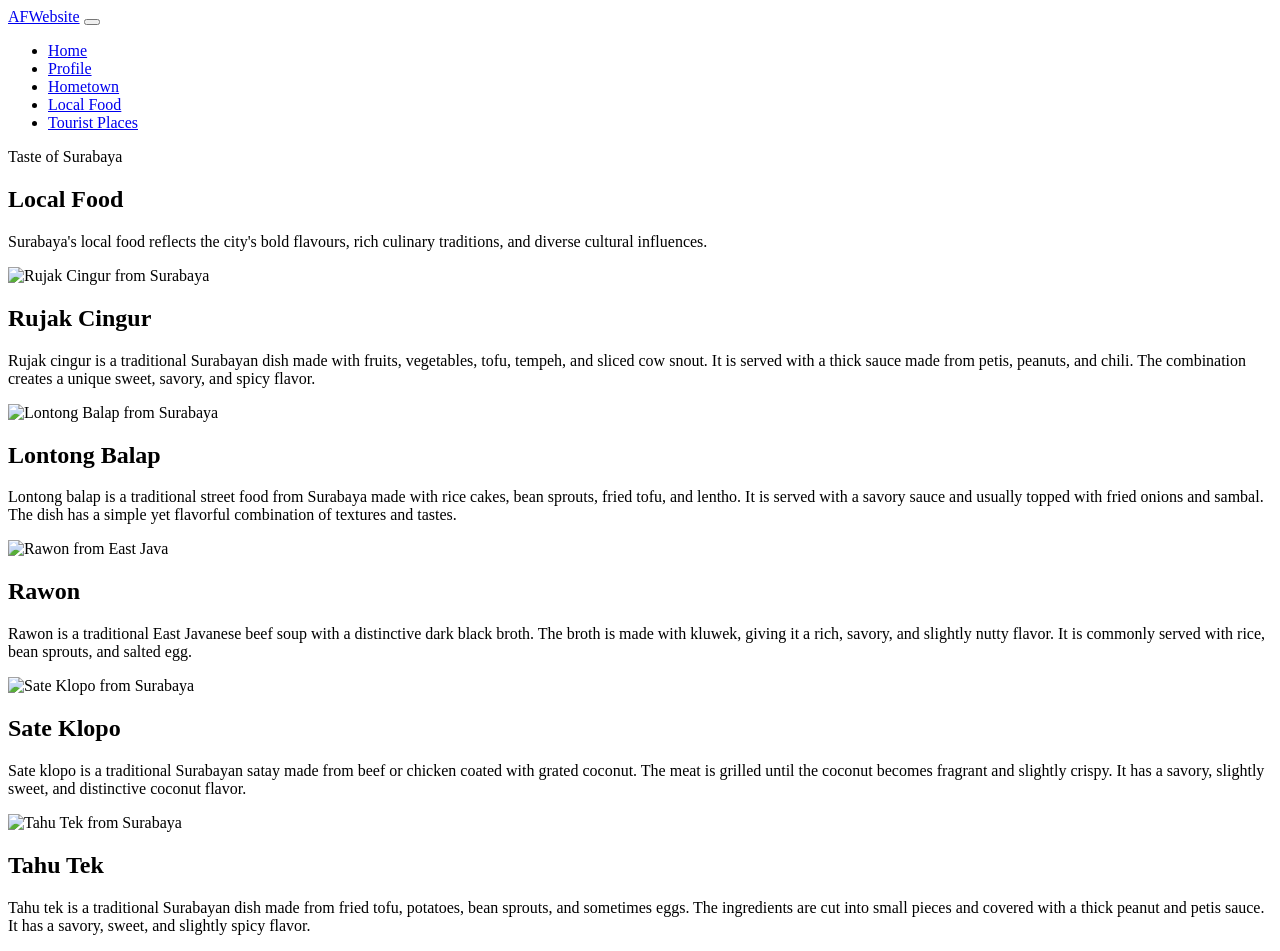
==== commit b6d38c02: "fahmi" ====
--- a/Quiz1/food/index.html
+++ b/Quiz1/food/index.html
@@ -8,16 +8,16 @@
       href="https://fonts.googleapis.com/css2?family=Lexend+Deca:wght@300;400;500;600;800&display=swap"
       rel="stylesheet"
     />
-    <script type="module" crossorigin src="../assets/js/index.js"></script>
-    <link rel="stylesheet" href="../assets/css/index.css" />
-    <link rel="stylesheet" href="../assets/css/food.css" />
+    <script type="module" crossorigin src="/quiz1/assets/js/index.js"></script>
+    <link rel="stylesheet" href="/quiz1/assets/css/index.css" />
+    <link rel="stylesheet" href="/quiz1/assets/css/food.css" />
   </head>
   <body>
     <nav
       class="navbar navbar-expand-md navbar-dark bg-dark bg-opacity-75 sticky-md-top"
     >
       <div class="container">
-        <a class="navbar-brand" href="../index.html">AFWebsite</a>
+        <a class="navbar-brand" href="/quiz1">AFWebsite</a>
         <button
           class="navbar-toggler"
           type="button"
@@ -30,23 +30,19 @@
         <div class="collapse navbar-collapse" id="navbarText">
           <ul class="navbar-nav ms-md-auto">
             <li class="nav-item">
-              <a class="nav-link" href="../index.html">Home</a>
+              <a class="nav-link" href="/quiz1">Home</a>
             </li>
             <li class="nav-item">
-              <a class="nav-link" href="../profile/index.html">Profile</a>
+              <a class="nav-link" href="/quiz1/profile">Profile</a>
             </li>
             <li class="nav-item">
-              <a class="nav-link" href="../hometown/index.html">Hometown</a>
+              <a class="nav-link" href="/quiz1/hometown">Hometown</a>
             </li>
             <li class="nav-item">
-              <a class="nav-link active" href="../food/index.html"
-                >Local Food</a
-              >
+              <a class="nav-link active" href="/quiz1/food">Local Food</a>
             </li>
             <li class="nav-item">
-              <a class="nav-link" href="../tourist/index.html"
-                >Tourist Places</a
-              >
+              <a class="nav-link" href="/quiz1/tourist">Tourist Places</a>
             </li>
           </ul>
         </div>
@@ -67,7 +63,7 @@
           <div class="food-list">
             <article class="food-item">
               <img
-                src="../assets/images/rujak-cingur.jpg"
+                src="/quiz1/assets/images/rujak-cingur.jpg"
                 alt="Rujak Cingur from Surabaya"
                 class="food-item-image"
               />
@@ -84,7 +80,7 @@
 
             <article class="food-item">
               <img
-                src="../assets/images/lontong-balap.jpg"
+                src="/quiz1/assets/images/lontong-balap.jpg"
                 alt="Lontong Balap from Surabaya"
                 class="food-item-image"
               />
@@ -102,7 +98,7 @@
 
             <article class="food-item">
               <img
-                src="../assets/images/rawon.jpg"
+                src="/quiz1/assets/images/rawon.jpg"
                 alt="Rawon from East Java"
                 class="food-item-image"
               />
@@ -119,7 +115,7 @@
 
             <article class="food-item">
               <img
-                src="../assets/images/sate-klopo.jpeg"
+                src="/quiz1/assets/images/sate-klopo.jpeg"
                 alt="Sate Klopo from Surabaya"
                 class="food-item-image"
               />
@@ -136,7 +132,7 @@
 
             <article class="food-item">
               <img
-                src="../assets/images/tahu-tek.jpg"
+                src="/quiz1/assets/images/tahu-tek.jpg"
                 alt="Tahu Tek from Surabaya"
                 class="food-item-image"
               />
